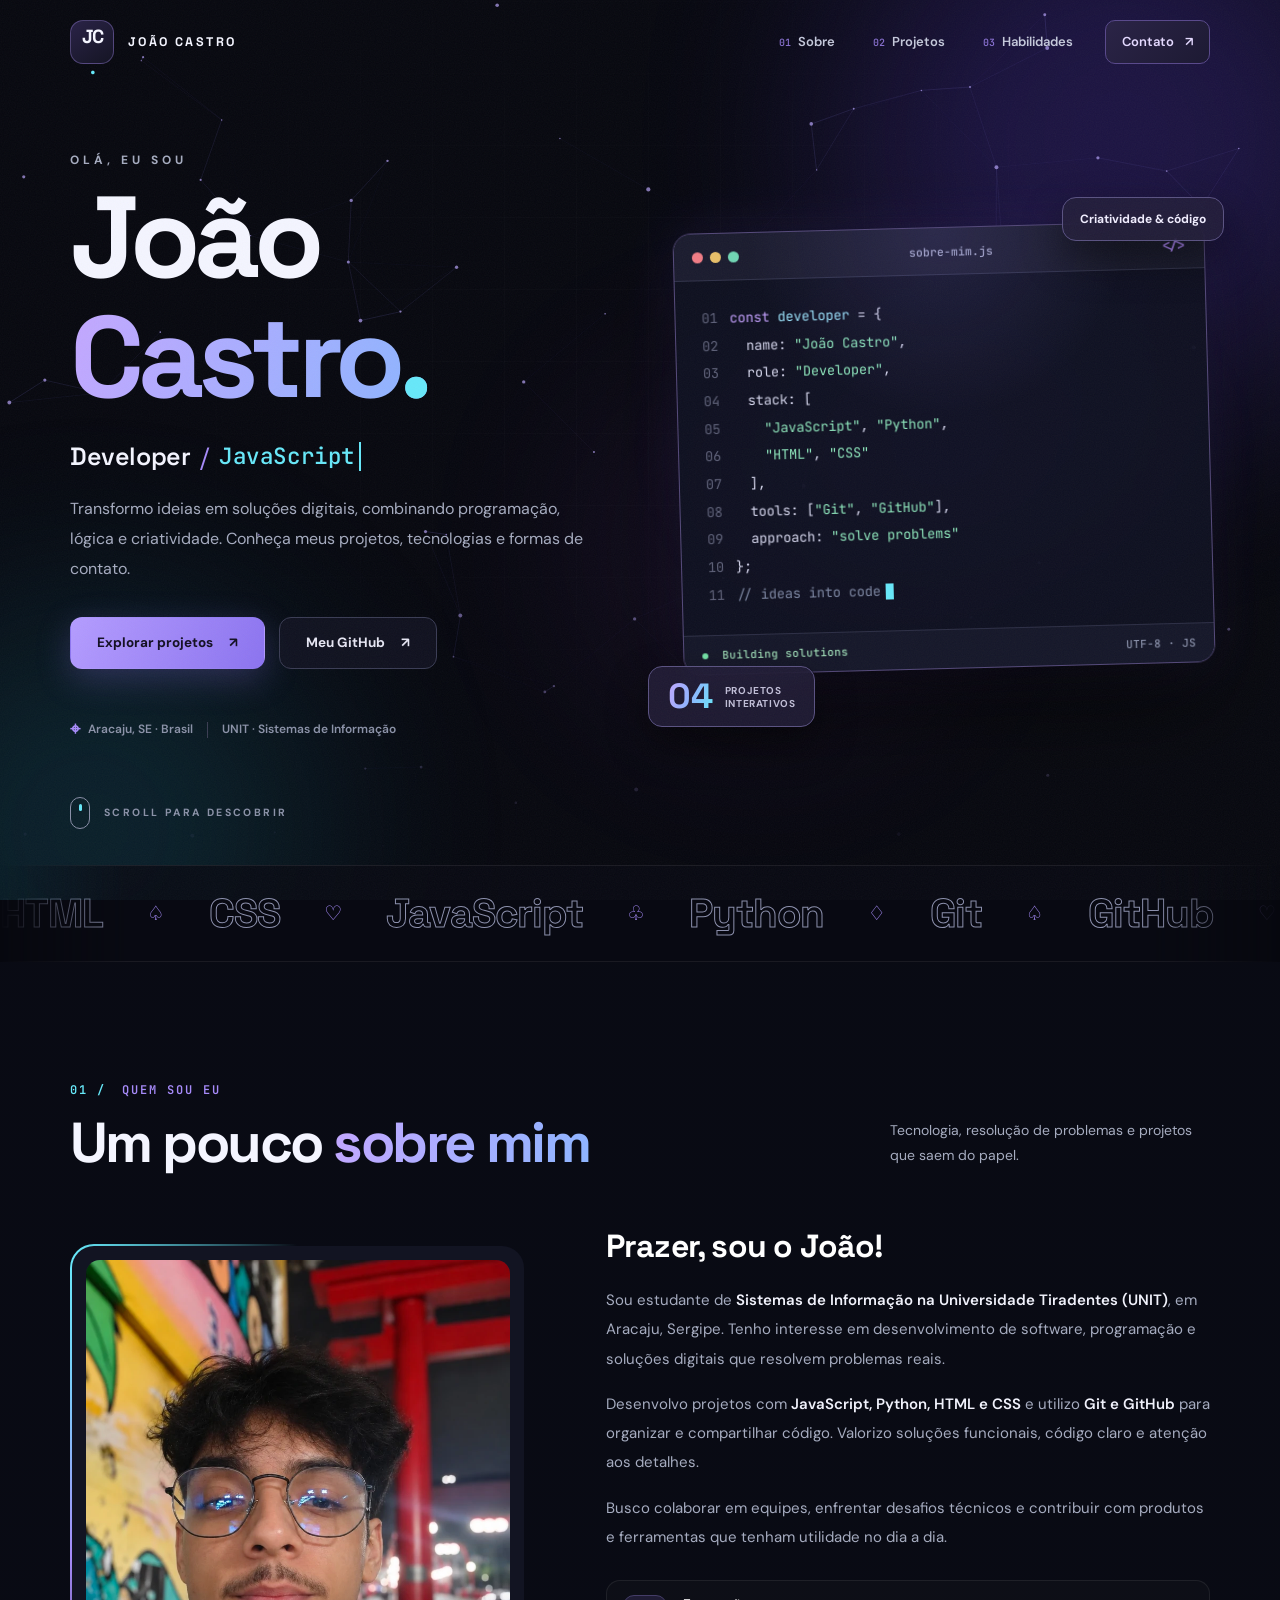
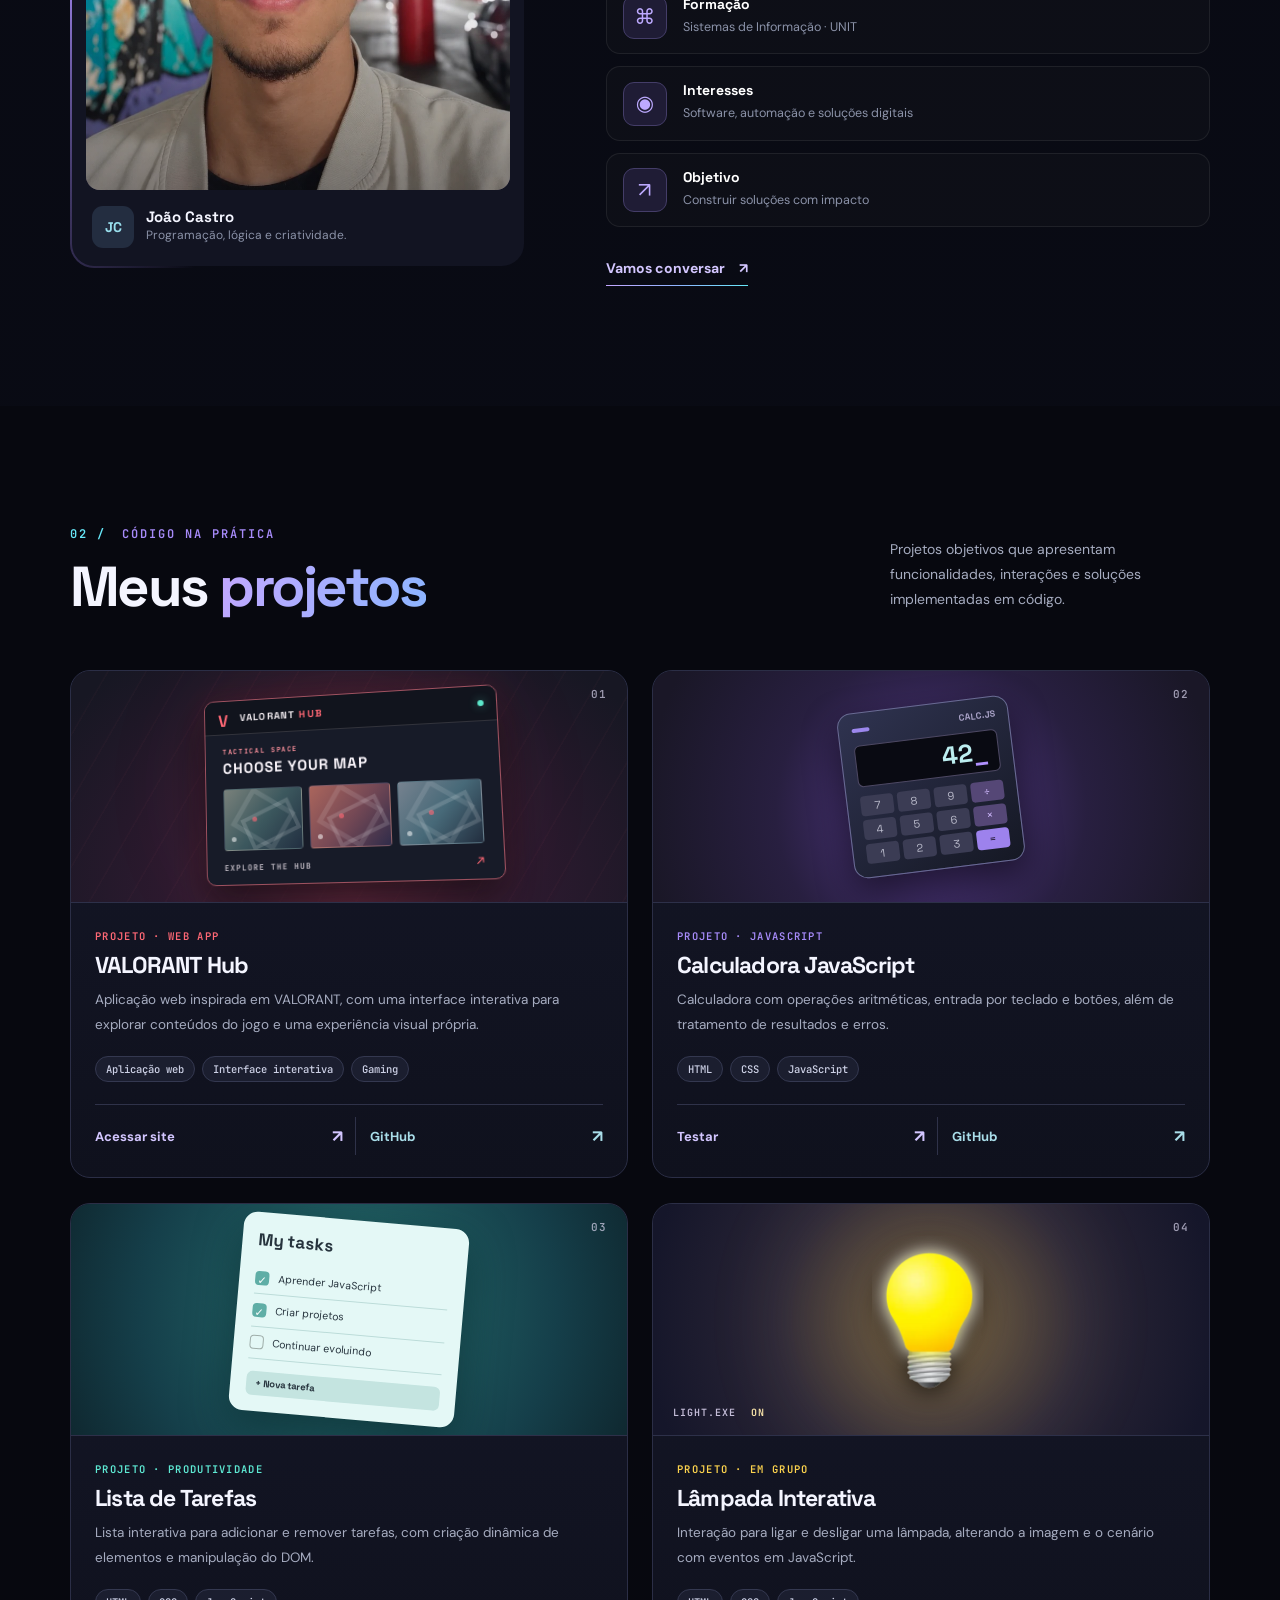
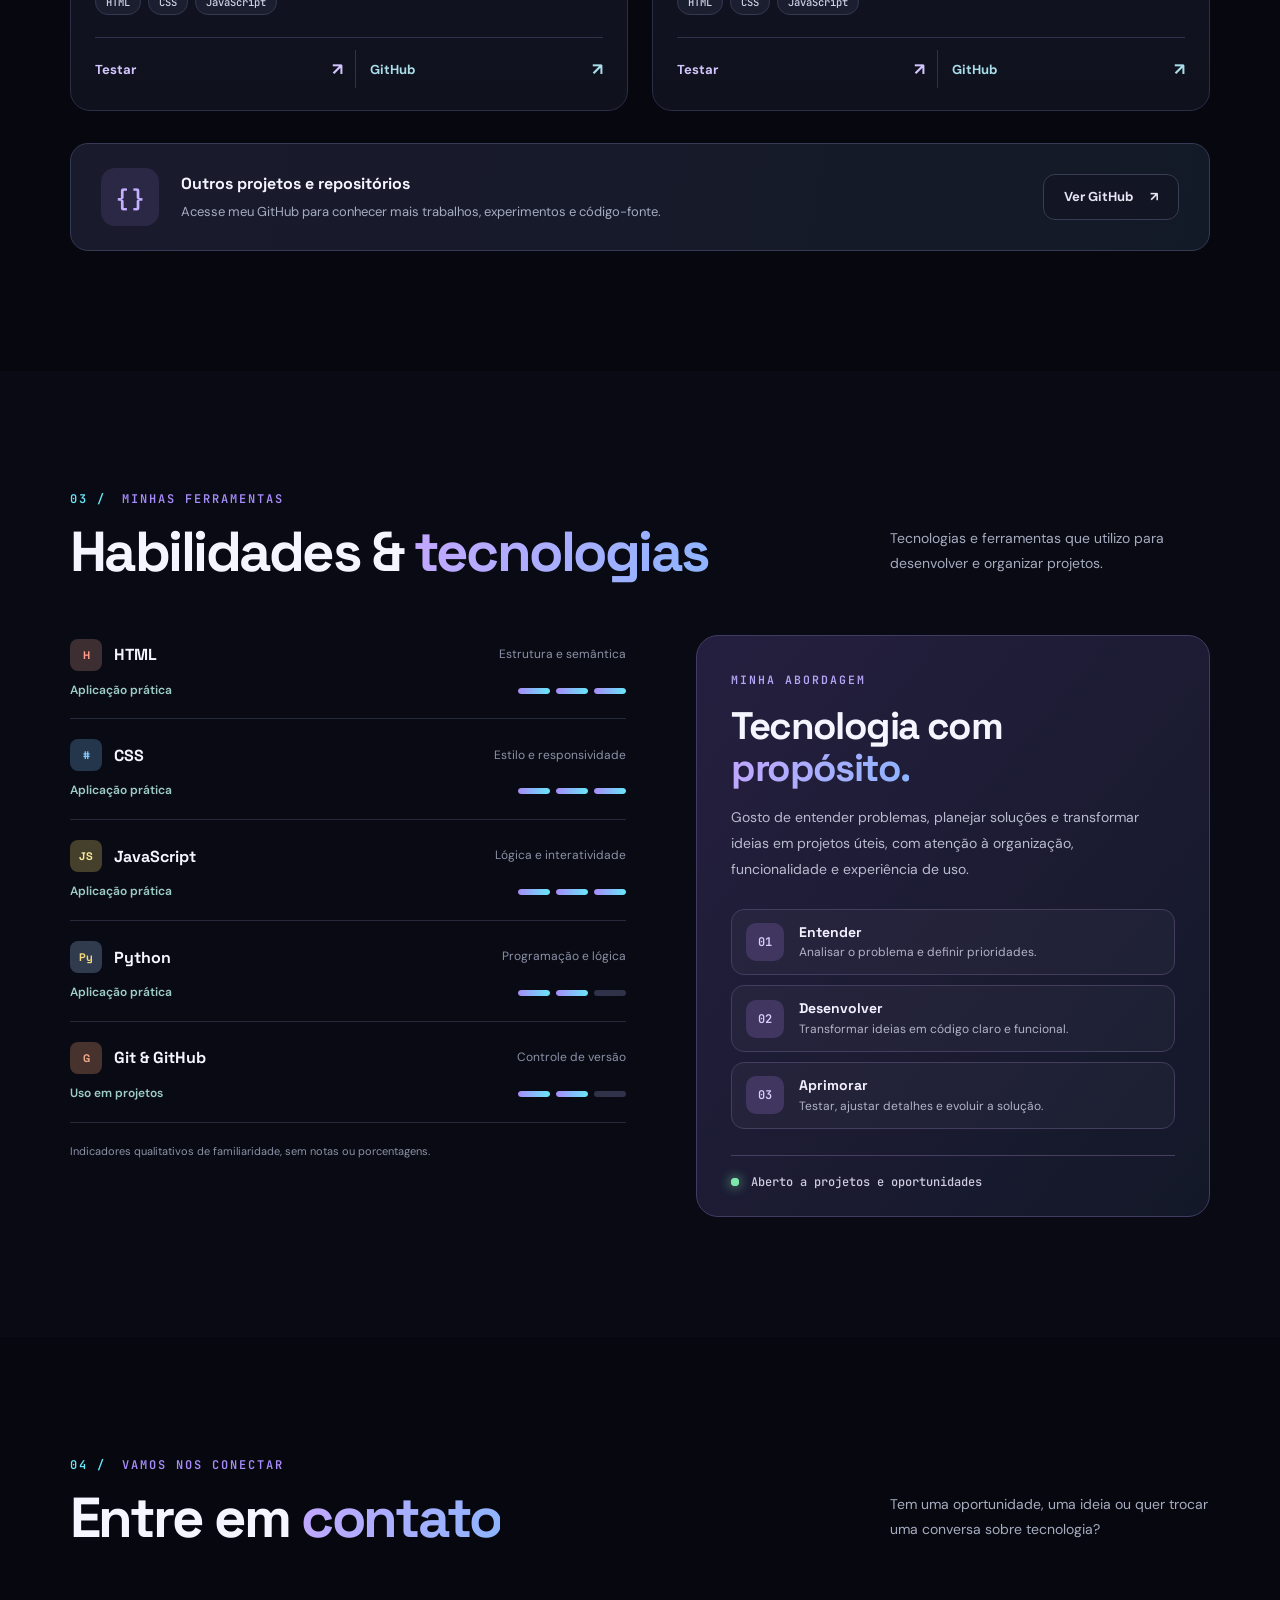
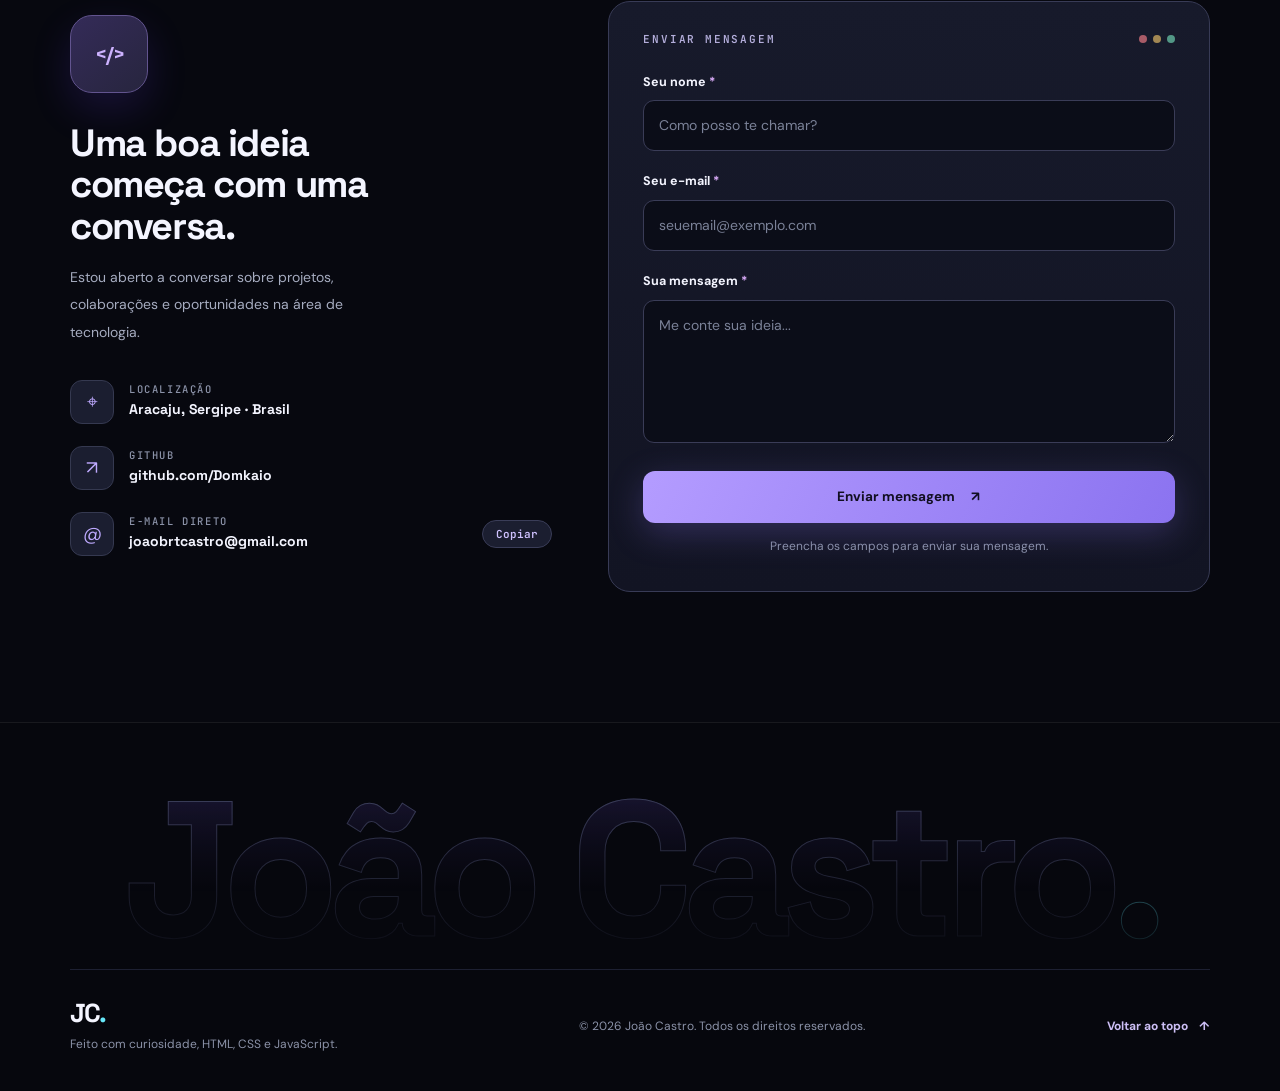
==== index.html @ d993fb4e "Add files via upload add valorant hub" ====
<!DOCTYPE html>
<html lang="pt-BR">
<head>
    <meta charset="UTF-8">
    <meta name="viewport" content="width=device-width, initial-scale=1.0">
    <meta name="theme-color" content="#07080f">
    <meta name="color-scheme" content="dark">
    <meta name="description" content="Portfólio de João Castro, Developer. Projetos, habilidades em programação, desenvolvimento de software e contato profissional.">
    <meta property="og:type" content="website">
    <meta property="og:title" content="João Castro | Developer">
    <meta property="og:description" content="Transformo ideias em soluções digitais com JavaScript, Python, HTML e CSS. Conheça meus projetos.">
    <meta property="og:locale" content="pt_BR">
    <title>João Castro | Developer</title>
    <link rel="icon" type="image/svg+xml" href="assets/favicon.svg">

    <!-- Marca o documento antes da pintura: ativa animações e cursor só quando o JS existe. -->
    <script>
        (function () {
            var d = document.documentElement;
            d.classList.add('js');
            try {
                if (window.matchMedia('(hover: hover) and (pointer: fine)').matches) d.classList.add('has-cursor');
            } catch (e) {}
        })();
    </script>

    <link rel="preconnect" href="https://fonts.googleapis.com">
    <link rel="preconnect" href="https://fonts.gstatic.com" crossorigin>
    <link rel="stylesheet" href="https://fonts.googleapis.com/css2?family=DM+Sans:wght@400;500;600;700&family=JetBrains+Mono:wght@400;500;700&family=Space+Grotesk:wght@400;500;600;700&display=swap">
    <link rel="stylesheet" href="style.css">
    <script src="script.js" defer></script>
</head>
<body>
    <a class="skip-link" href="#conteudo">Pular para o conteúdo</a>

    <!-- Camadas globais -->
    <div class="preloader" id="preloader" aria-hidden="true">
        <div class="preloader-mark">JC<span>.</span></div>
        <div class="preloader-bar"><span></span></div>
    </div>
    <div class="scroll-progress" id="scroll-progress" aria-hidden="true"></div>
    <div class="aurora" aria-hidden="true"><i></i><i></i><i></i></div>
    <div class="grain" aria-hidden="true"></div>
    <div class="cursor-glow" id="cursor-glow" aria-hidden="true"></div>
    <div class="cursor cursor-ring" id="cursor-ring" aria-hidden="true"><div class="cursor-ring-inner"><span class="cursor-label" id="cursor-label"></span></div></div>
    <div class="cursor cursor-dot" id="cursor-dot" aria-hidden="true"></div>

    <header class="site-header" id="topo">
        <div class="container header-inner">
            <a class="brand" href="#" aria-label="João Castro, voltar ao topo">
                <span class="brand-symbol">JC<span class="brand-period">.</span></span>
                <span class="brand-name">JOÃO CASTRO</span>
            </a>

            <button class="menu-toggle" id="menu-toggle" type="button" aria-label="Abrir menu" aria-expanded="false" aria-controls="main-nav">
                <span></span><span></span><span></span>
            </button>

            <nav class="main-nav" id="main-nav" aria-label="Navegação principal">
                <a href="#sobre"><i>01</i>Sobre</a>
                <a href="#projetos"><i>02</i>Projetos</a>
                <a href="#habilidades"><i>03</i>Habilidades</a>
                <a href="#contato" class="nav-contact" data-magnetic>Contato <span aria-hidden="true">↗</span></a>
            </nav>
        </div>
    </header>

    <main id="conteudo">
        <!-- HERO -->
        <div class="hero-wrap" id="hero-wrap">
            <canvas class="network" id="network" aria-hidden="true"></canvas>
            <section class="hero container" aria-labelledby="hero-heading">
                <div class="hero-copy">
                    <p class="hero-kicker" data-hero="2">OLÁ, EU SOU</p>
                    <h1 id="hero-heading" aria-label="João Castro">
                        <span class="line" aria-hidden="true"><span class="word" data-hero-word="1">João</span></span>
                        <span class="line" aria-hidden="true"><span class="word gradient-text" data-hero-word="2">Castro<span class="title-dot">.</span></span></span>
                    </h1>
                    <p class="hero-role" data-hero="3">
                        <span class="role-static">Developer</span>
                        <span class="role-sep" aria-hidden="true">/</span>
                        <span class="typed" id="typed" aria-hidden="true">JavaScript</span><span class="typed-caret" aria-hidden="true"></span>
                    </p>
                    <p class="hero-description" data-hero="4">Transformo ideias em soluções digitais, combinando programação, lógica e criatividade. Conheça meus projetos, tecnologias e formas de contato.</p>
                    <div class="hero-actions" data-hero="5">
                        <a class="button button-primary" href="#projetos" data-magnetic>Explorar projetos <span aria-hidden="true">↗</span></a>
                        <a class="button button-secondary" href="https://github.com/Domkaio" target="_blank" rel="noopener noreferrer" data-magnetic>Meu GitHub <span aria-hidden="true">↗</span></a>
                    </div>
                    <div class="hero-meta" data-hero="6"><span><span class="meta-icon">⌖</span> Aracaju, SE · Brasil</span><span class="meta-separator"></span><span>UNIT · Sistemas de Informação</span></div>
                </div>

                <div class="hero-visual" data-hero="3" aria-label="Painel decorativo com informações de programação">
                    <div class="visual-halo" aria-hidden="true"></div>
                    <div class="code-window" data-tilt="7">
                        <div class="window-top"><span class="window-dots"><i></i><i></i><i></i></span><span>sobre-mim.js</span><span class="window-symbol">&lt;/&gt;</span></div>
                        <div class="code-content" aria-hidden="true">
                            <div style="--i:0"><span class="code-number">01</span><span class="code-purple">const</span> <span class="code-blue">developer</span> = {</div>
                            <div style="--i:1"><span class="code-number">02</span>&nbsp;&nbsp;name: <span class="code-green">"João Castro"</span>,</div>
                            <div style="--i:2"><span class="code-number">03</span>&nbsp;&nbsp;role: <span class="code-green">"Developer"</span>,</div>
                            <div style="--i:3"><span class="code-number">04</span>&nbsp;&nbsp;stack: [</div>
                            <div style="--i:4"><span class="code-number">05</span>&nbsp;&nbsp;&nbsp;&nbsp;<span class="code-green">"JavaScript"</span>, <span class="code-green">"Python"</span>,</div>
                            <div style="--i:5"><span class="code-number">06</span>&nbsp;&nbsp;&nbsp;&nbsp;<span class="code-green">"HTML"</span>, <span class="code-green">"CSS"</span></div>
                            <div style="--i:6"><span class="code-number">07</span>&nbsp;&nbsp;],</div>
                            <div style="--i:7"><span class="code-number">08</span>&nbsp;&nbsp;tools: [<span class="code-green">"Git"</span>, <span class="code-green">"GitHub"</span>],</div>
                            <div style="--i:8"><span class="code-number">09</span>&nbsp;&nbsp;approach: <span class="code-green">"solve problems"</span></div>
                            <div style="--i:9"><span class="code-number">10</span>};</div>
                            <div style="--i:10"><span class="code-number">11</span><span class="code-comment">// ideas into code</span><span class="code-caret"></span></div>
                        </div>
                        <div class="window-footer"><span class="online-pill"><span></span> Building solutions</span><span>UTF-8 · JS</span></div>
                    </div>
                    <div class="floating-badge badge-top">Criatividade &amp; código</div>
                    <div class="floating-badge badge-bottom"><strong>04</strong><span>projetos<br>interativos</span></div>
                </div>
                <a href="#sobre" class="scroll-hint" data-hero="6"><span class="mouse" aria-hidden="true"><i></i></span> SCROLL PARA DESCOBRIR</a>
            </section>
        </div>

        <!-- MARQUEE DE TECNOLOGIAS -->
        <div class="marquee" aria-label="Tecnologias: HTML, CSS, JavaScript, Python, Git e GitHub">
            <div class="marquee-track" aria-hidden="true">
                <div class="marquee-group"><span>HTML</span><b>♤</b><span>CSS</span><b>♡</b><span>JavaScript</span><b>♧</b><span>Python</span><b>♢</b><span>Git</span><b>♤</b><span>GitHub</span><b>♡</b></div>
                <div class="marquee-group"><span>HTML</span><b>♤</b><span>CSS</span><b>♡</b><span>JavaScript</span><b>♧</b><span>Python</span><b>♢</b><span>Git</span><b>♤</b><span>GitHub</span><b>♡</b></div>
            </div>
        </div>

        <!-- SOBRE -->
        <section class="section about-section" id="sobre" aria-labelledby="about-title">
            <div class="container">
                <div class="section-heading" data-reveal><div><p class="section-label"><span>01 /</span> QUEM SOU EU</p><h2 id="about-title">Um pouco <span class="gradient-text">sobre mim</span></h2></div><p>Tecnologia, resolução de problemas e projetos que saem do papel.</p></div>
                <div class="about-grid">
                    <div class="portrait-panel" data-reveal>
                        <div class="portrait-border" data-tilt="5">
                            <div class="portrait-inner">
                                <div class="portrait-frame"><img src="assets/joao-castro-800.webp" srcset="assets/joao-castro-400.webp 400w, assets/joao-castro-800.webp 800w" sizes="(max-width: 600px) calc(100vw - 64px), (max-width: 850px) 460px, 430px" alt="Foto de João Castro usando óculos, com um mural colorido ao fundo" width="800" height="1000" loading="lazy" decoding="async"></div>
                                <div class="portrait-caption"><span class="caption-star" aria-hidden="true">JC</span><div><strong>João Castro</strong><small>Programação, lógica e criatividade.</small></div></div>
                            </div>
                        </div>
                    </div>
                    <div class="about-copy">
                        <p class="about-lead" data-reveal>Prazer, sou o João!</p>
                        <p data-reveal>Sou estudante de <strong>Sistemas de Informação na Universidade Tiradentes (UNIT)</strong>, em Aracaju, Sergipe. Tenho interesse em desenvolvimento de software, programação e soluções digitais que resolvem problemas reais.</p>
                        <p data-reveal>Desenvolvo projetos com <strong>JavaScript, Python, HTML e CSS</strong> e utilizo <strong>Git e GitHub</strong> para organizar e compartilhar código. Valorizo soluções funcionais, código claro e atenção aos detalhes.</p>
                        <p data-reveal>Busco colaborar em equipes, enfrentar desafios técnicos e contribuir com produtos e ferramentas que tenham utilidade no dia a dia.</p>
                        <div class="about-highlights">
                            <div class="spot" data-spot data-reveal><span class="highlight-icon">⌘</span><div><strong>Formação</strong><span>Sistemas de Informação · UNIT</span></div></div>
                            <div class="spot" data-spot data-reveal><span class="highlight-icon">◉</span><div><strong>Interesses</strong><span>Software, automação e soluções digitais</span></div></div>
                            <div class="spot" data-spot data-reveal><span class="highlight-icon">↗</span><div><strong>Objetivo</strong><span>Construir soluções com impacto</span></div></div>
                        </div>
                        <a href="#contato" class="text-link" data-reveal>Vamos conversar <span aria-hidden="true">↗</span></a>
                    </div>
                </div>
            </div>
        </section>

        <!-- PROJETOS -->
        <section class="section projects-section" id="projetos" aria-labelledby="projects-title">
            <div class="container">
                <div class="section-heading" data-reveal><div><p class="section-label"><span>02 /</span> CÓDIGO NA PRÁTICA</p><h2 id="projects-title">Meus <span class="gradient-text">projetos</span></h2></div><p>Projetos objetivos que apresentam funcionalidades, interações e soluções implementadas em código.</p></div>
                <div class="project-grid">
                    <article class="project-card spot" data-tilt="5" data-spot data-reveal style="--accent:#ff6875">
                        <div class="project-visual valorant-visual" aria-hidden="true">
                            <div class="valorant-ambient"></div>
                            <div class="valorant-preview">
                                <div class="valorant-preview-top"><span class="valorant-v">V</span><span>VALORANT <b>HUB</b></span><i></i></div>
                                <div class="valorant-preview-body">
                                    <div class="valorant-preview-heading"><small>TACTICAL SPACE</small><strong>CHOOSE YOUR MAP</strong></div>
                                    <div class="valorant-map-cards"><span class="valorant-map map-a"><i></i></span><span class="valorant-map map-b"><i></i></span><span class="valorant-map map-c"><i></i></span></div>
                                    <div class="valorant-preview-bottom"><span>EXPLORE THE HUB</span><span>↗</span></div>
                                </div>
                            </div>
                            <span class="project-number">01</span>
                        </div>
                        <div class="project-body">
                            <div class="project-category">PROJETO · WEB APP</div>
                            <h3>VALORANT Hub</h3>
                            <p>Aplicação web inspirada em VALORANT, com uma interface interativa para explorar conteúdos do jogo e uma experiência visual própria.</p>
                            <div class="project-tags"><span>Aplicação web</span><span>Interface interativa</span><span>Gaming</span></div>
                            <div class="project-links"><a class="project-link" href="https://domkaio.github.io/valorant-hub/" target="_blank" rel="noopener noreferrer" aria-label="Abrir site do VALORANT Hub">Acessar site <span aria-hidden="true">↗</span></a><a class="project-link project-link-github" href="https://github.com/Domkaio/valorant-hub" target="_blank" rel="noopener noreferrer" aria-label="Ver código do VALORANT Hub no GitHub">GitHub <span aria-hidden="true">↗</span></a></div>
                        </div>
                    </article>

                    <article class="project-card spot" data-tilt="5" data-spot data-reveal style="--accent:#a78bfa">
                        <div class="project-visual calculator-visual" aria-hidden="true"><div class="mini-calculator"><div class="mini-calculator-head"><span></span><span>CALC.JS</span></div><div class="mini-result"><span id="mini-result-value">128</span><span class="mini-cursor">_</span></div><div class="mini-keys"><i>7</i><i>8</i><i>9</i><i>÷</i><i>4</i><i>5</i><i>6</i><i>×</i><i>1</i><i>2</i><i>3</i><i class="mini-equal">=</i></div></div><span class="project-number">02</span></div>
                        <div class="project-body"><div class="project-category">PROJETO · JAVASCRIPT</div><h3>Calculadora JavaScript</h3><p>Calculadora com operações aritméticas, entrada por teclado e botões, além de tratamento de resultados e erros.</p><div class="project-tags"><span>HTML</span><span>CSS</span><span>JavaScript</span></div><div class="project-links"><a class="project-link" href="projetos/calculadora/index.html" target="_blank" rel="noopener noreferrer" aria-label="Testar miniprojeto Calculadora JavaScript">Testar <span aria-hidden="true">↗</span></a><a class="project-link project-link-github" href="https://github.com/Domkaio/miniprojeto-calculadora" target="_blank" rel="noopener noreferrer" aria-label="Ver código de Calculadora JavaScript no GitHub">GitHub <span aria-hidden="true">↗</span></a></div></div>
                    </article>

                    <article class="project-card spot" data-tilt="5" data-spot data-reveal style="--accent:#5eead4">
                        <div class="project-visual todo-visual" aria-hidden="true"><div class="mini-todo"><span class="todo-heading">My tasks</span><div class="todo-row"><b>✓</b><span>Aprender JavaScript</span></div><div class="todo-row"><b>✓</b><span>Criar projetos</span></div><div class="todo-row pending"><b>✓</b><span>Continuar evoluindo</span></div><div class="todo-add">+ Nova tarefa</div></div><span class="project-number">03</span></div>
                        <div class="project-body"><div class="project-category">PROJETO · PRODUTIVIDADE</div><h3>Lista de Tarefas</h3><p>Lista interativa para adicionar e remover tarefas, com criação dinâmica de elementos e manipulação do DOM.</p><div class="project-tags"><span>HTML</span><span>CSS</span><span>JavaScript</span></div><div class="project-links"><a class="project-link" href="projetos/lista-de-tarefas/index.html" target="_blank" rel="noopener noreferrer" aria-label="Testar miniprojeto Lista de Tarefas">Testar <span aria-hidden="true">↗</span></a><a class="project-link project-link-github" href="https://github.com/Domkaio/miniprojeto-lista-de-tarefas" target="_blank" rel="noopener noreferrer" aria-label="Ver código de Lista de Tarefas no GitHub">GitHub <span aria-hidden="true">↗</span></a></div></div>
                    </article>

                    <article class="project-card spot" data-tilt="5" data-spot data-reveal style="--accent:#fcd34d">
                        <div class="project-visual lamp-visual" aria-hidden="true"><div class="lamp-glow"></div><img src="projetos/lampada/assets/lamp_on.png" alt="" width="240" height="360" loading="lazy"><span class="lamp-caption">LIGHT.EXE <span>ON</span></span><span class="project-number">04</span></div>
                        <div class="project-body"><div class="project-category">PROJETO · EM GRUPO</div><h3>Lâmpada Interativa</h3><p>Interação para ligar e desligar uma lâmpada, alterando a imagem e o cenário com eventos em JavaScript.</p><div class="project-tags"><span>HTML</span><span>CSS</span><span>JavaScript</span></div><div class="project-links"><a class="project-link" href="projetos/lampada/index.html" target="_blank" rel="noopener noreferrer" aria-label="Testar miniprojeto Lâmpada Interativa">Testar <span aria-hidden="true">↗</span></a><a class="project-link project-link-github" href="https://github.com/Domkaio/miniprojeto-lampada" target="_blank" rel="noopener noreferrer" aria-label="Ver código de Lâmpada Interativa no GitHub">GitHub <span aria-hidden="true">↗</span></a></div></div>
                    </article>
                </div>
                <div class="github-banner spot" data-spot data-reveal><div class="github-mark" aria-hidden="true">{ }</div><div><strong>Outros projetos e repositórios</strong><p>Acesse meu GitHub para conhecer mais trabalhos, experimentos e código-fonte.</p></div><a class="button button-secondary" href="https://github.com/Domkaio" target="_blank" rel="noopener noreferrer" data-magnetic>Ver GitHub <span aria-hidden="true">↗</span></a></div>
            </div>
        </section>

        <!-- HABILIDADES -->
        <section class="section skills-section" id="habilidades" aria-labelledby="skills-title">
            <div class="container"><div class="section-heading" data-reveal><div><p class="section-label"><span>03 /</span> MINHAS FERRAMENTAS</p><h2 id="skills-title">Habilidades &amp; <span class="gradient-text">tecnologias</span></h2></div><p>Tecnologias e ferramentas que utilizo para desenvolver e organizar projetos.</p></div>
            <div class="skills-grid">
                <div class="skills-list" aria-label="Habilidades e níveis descritivos de familiaridade">
                    <div class="skill-item" data-reveal><div class="skill-top"><span><span class="skill-square html-square">H</span> HTML</span><small>Estrutura e semântica</small></div><div class="skill-competence" aria-label="HTML: Aplicação prática"><span class="skill-level">Aplicação prática</span><span class="skill-pips" aria-hidden="true"><i class="filled"></i><i class="filled"></i><i class="filled"></i></span></div></div>
                    <div class="skill-item" data-reveal><div class="skill-top"><span><span class="skill-square css-square">#</span> CSS</span><small>Estilo e responsividade</small></div><div class="skill-competence" aria-label="CSS: Aplicação prática"><span class="skill-level">Aplicação prática</span><span class="skill-pips" aria-hidden="true"><i class="filled"></i><i class="filled"></i><i class="filled"></i></span></div></div>
                    <div class="skill-item" data-reveal><div class="skill-top"><span><span class="skill-square js-square">JS</span> JavaScript</span><small>Lógica e interatividade</small></div><div class="skill-competence" aria-label="JavaScript: Aplicação prática"><span class="skill-level">Aplicação prática</span><span class="skill-pips" aria-hidden="true"><i class="filled"></i><i class="filled"></i><i class="filled"></i></span></div></div>
                    <div class="skill-item" data-reveal><div class="skill-top"><span><span class="skill-square python-square">Py</span> Python</span><small>Programação e lógica</small></div><div class="skill-competence" aria-label="Python: Aplicação prática"><span class="skill-level">Aplicação prática</span><span class="skill-pips" aria-hidden="true"><i class="filled"></i><i class="filled"></i><i></i></span></div></div>
                    <div class="skill-item" data-reveal><div class="skill-top"><span><span class="skill-square git-square">G</span> Git &amp; GitHub</span><small>Controle de versão</small></div><div class="skill-competence" aria-label="Git &amp; GitHub: Uso em projetos"><span class="skill-level">Uso em projetos</span><span class="skill-pips" aria-hidden="true"><i class="filled"></i><i class="filled"></i><i></i></span></div></div>
                    <p class="skills-disclaimer" data-reveal>Indicadores qualitativos de familiaridade, sem notas ou porcentagens.</p>
                </div>
                <div class="learning-card spot" data-spot data-reveal>
                    <div class="learning-intro">
                        <p class="learning-label">MINHA ABORDAGEM</p>
                        <h3>Tecnologia com <span class="gradient-text">propósito.</span></h3>
                        <p>Gosto de entender problemas, planejar soluções e transformar ideias em projetos úteis, com atenção à organização, funcionalidade e experiência de uso.</p>
                    </div>
                    <div class="approach-steps" aria-label="Meu processo de desenvolvimento">
                        <div class="approach-step"><span class="step-number">01</span><div><strong>Entender</strong><small>Analisar o problema e definir prioridades.</small></div></div>
                        <div class="approach-step"><span class="step-number">02</span><div><strong>Desenvolver</strong><small>Transformar ideias em código claro e funcional.</small></div></div>
                        <div class="approach-step"><span class="step-number">03</span><div><strong>Aprimorar</strong><small>Testar, ajustar detalhes e evoluir a solução.</small></div></div>
                    </div>
                    <div class="learning-bottom"><span class="pulse-dot"></span> Aberto a projetos e oportunidades</div>
                </div>
            </div></div>
        </section>

        <!-- CONTATO -->
        <section class="section contact-section" id="contato" aria-labelledby="contact-title"><div class="container"><div class="section-heading" data-reveal><div><p class="section-label"><span>04 /</span> VAMOS NOS CONECTAR</p><h2 id="contact-title">Entre em <span class="gradient-text">contato</span></h2></div><p>Tem uma oportunidade, uma ideia ou quer trocar uma conversa sobre tecnologia?</p></div>
            <div class="contact-grid"><div class="contact-info" data-reveal><div class="contact-orb" aria-hidden="true">&lt;/&gt;</div><h3>Uma boa ideia começa com uma conversa.</h3><p>Estou aberto a conversar sobre projetos, colaborações e oportunidades na área de tecnologia.</p>
                <div class="contact-detail"><span class="detail-icon" aria-hidden="true">⌖</span><div><small>LOCALIZAÇÃO</small><strong>Aracaju, Sergipe · Brasil</strong></div></div>
                <div class="contact-detail"><span class="detail-icon" aria-hidden="true">↗</span><div><small>GITHUB</small><a href="https://github.com/Domkaio" target="_blank" rel="noopener noreferrer">github.com/Domkaio</a></div></div>
                <div class="contact-detail"><span class="detail-icon" aria-hidden="true">@</span><div><small>E-MAIL DIRETO</small><a href="mailto:joaobrtcastro@gmail.com">joaobrtcastro@gmail.com</a></div><button type="button" class="copy-btn" id="copy-email" data-email="joaobrtcastro@gmail.com" aria-label="Copiar e-mail">Copiar</button></div>
            </div>
                <div class="contact-form-wrap spot" data-spot data-reveal><div class="form-header"><span>ENVIAR MENSAGEM</span><span class="form-dots" aria-hidden="true"><i></i><i></i><i></i></span></div><form id="contact-form" action="https://formsubmit.co/joaobrtcastro@gmail.com" method="POST" novalidate>
                    <input type="hidden" name="_subject" value="Contato pelo portfólio de João Castro">
                    <input type="hidden" name="_captcha" value="true">
                    <input type="hidden" name="_template" value="table">
                    <input type="text" name="_honey" class="honey" tabindex="-1" autocomplete="off" aria-hidden="true">
                    <div class="form-field"><label for="name">Seu nome <span aria-hidden="true">*</span></label><input id="name" name="name" type="text" placeholder="Como posso te chamar?" autocomplete="name" minlength="2" maxlength="100" required aria-describedby="name-error"><small class="field-error" id="name-error"></small></div>
                    <div class="form-field"><label for="email">Seu e-mail <span aria-hidden="true">*</span></label><input id="email" name="email" type="email" placeholder="seuemail@exemplo.com" autocomplete="email" maxlength="254" required aria-describedby="email-error"><small class="field-error" id="email-error"></small></div>
                    <div class="form-field"><label for="message">Sua mensagem <span aria-hidden="true">*</span></label><textarea id="message" name="message" rows="5" placeholder="Me conte sua ideia..." minlength="10" maxlength="2000" required aria-describedby="message-error"></textarea><small class="field-error" id="message-error"></small></div>
                    <button class="button button-primary form-submit" type="submit" id="send-button" data-magnetic><span class="submit-text">Enviar mensagem</span> <span class="submit-arrow" aria-hidden="true">↗</span><span class="spinner" aria-hidden="true"></span></button>
                    <p id="form-status" role="status" aria-live="polite" class="form-status">Preencha os campos para enviar sua mensagem.</p>
                </form></div>
            </div>
        </div></section>
    </main>

    <footer class="site-footer">
        <div class="container">
            <div class="footer-big" aria-hidden="true">João Castro<span>.</span></div>
            <div class="footer-inner"><div><a href="#topo" class="footer-brand">JC<span>.</span></a><small>Feito com curiosidade, HTML, CSS e JavaScript.</small></div><p>© <span id="year">2026</span> João Castro. Todos os direitos reservados.</p><a href="#topo" class="back-to-top-link">Voltar ao topo <span aria-hidden="true">↑</span></a></div>
        </div>
    </footer>

    <button type="button" class="to-top" id="to-top" aria-label="Voltar ao topo"><span aria-hidden="true">↑</span></button>
    <div class="toast" id="toast" role="status" aria-live="polite"></div>

    <noscript><style>.preloader{display:none!important}</style></noscript>
</body>
</html>
---- style.css ----
/* ==========================================================================
   Portfólio · João Castro  (v5)
   Estrutura: tokens → base → camadas globais → cursor → header → hero →
   seções → componentes → rodapé → responsivo → movimento reduzido
   ========================================================================== */

:root {
    color-scheme: dark;
    --bg: #07080f;
    --bg-2: #0b0d17;
    --surface: #10121f;
    --surface-2: #161929;
    --line: #262a40;
    --line-soft: #ffffff12;
    --text: #f4f5ff;
    --muted: #a6acc0;
    --muted-2: #8b92a8;
    --purple: #a78bfa;
    --violet: #7c5cf0;
    --blue: #67e8f9;
    --green: #86efac;
    --amber: #fcd34d;
    --grad: linear-gradient(110deg, #c4a7ff 0%, #8fb4ff 50%, #67e8f9 100%);
    --font: 'DM Sans', system-ui, -apple-system, 'Segoe UI', Arial, sans-serif;
    --heading: 'Space Grotesk', system-ui, -apple-system, 'Segoe UI', Arial, sans-serif;
    --mono: 'JetBrains Mono', 'Consolas', 'Courier New', monospace;
    --ease: cubic-bezier(.22, 1, .36, 1);
}

*, *::before, *::after { box-sizing: border-box; }
html { scroll-behavior: smooth; scroll-padding-top: 96px; -webkit-text-size-adjust: 100%; }
body { margin: 0; background: var(--bg); color: var(--text); font: 16px/1.65 var(--font); overflow-x: hidden; -webkit-font-smoothing: antialiased; }
body.is-locked { overflow: hidden; }
::selection { background: #7c5cf0; color: #fff; }
a { color: inherit; text-decoration: none; }
button, input, textarea { font: inherit; }
button { cursor: pointer; }
img { max-width: 100%; display: block; }
h1, h2, h3, p { margin-top: 0; }
h1, h2, h3 { font-family: var(--heading); line-height: 1.1; }
:focus-visible { outline: 2px solid var(--blue); outline-offset: 4px; border-radius: 6px; }
.container { width: min(1140px, calc(100% - 48px)); margin: 0 auto; }

.skip-link { position: absolute; top: -80px; left: 16px; z-index: 10001; padding: 10px 18px; background: #fff; color: #15141c; border-radius: 9px; font-weight: 700; }
.skip-link:focus { top: 12px; }

.gradient-text { background: var(--grad); background-size: 200% auto; background-clip: text; -webkit-background-clip: text; color: transparent; -webkit-text-fill-color: transparent; animation: gradientShift 8s ease-in-out infinite alternate; }
@keyframes gradientShift { to { background-position: 100% center; } }
.title-dot { -webkit-text-fill-color: var(--blue); color: var(--blue); }

/* ---------- Camadas globais ---------- */
.aurora { position: fixed; inset: 0; z-index: -2; overflow: hidden; pointer-events: none; }
.aurora i { position: absolute; border-radius: 50%; filter: blur(110px); opacity: .22; will-change: transform; }
.aurora i:nth-child(1) { width: 560px; height: 560px; background: #6d44ff; top: -140px; right: -120px; animation: drift1 22s ease-in-out infinite alternate; }
.aurora i:nth-child(2) { width: 460px; height: 460px; background: #1fb6d4; bottom: -160px; left: -140px; opacity: .15; animation: drift2 26s ease-in-out infinite alternate; }
.aurora i:nth-child(3) { width: 340px; height: 340px; background: #c14dff; top: 42%; left: 46%; opacity: .09; animation: drift3 30s ease-in-out infinite alternate; }
@keyframes drift1 { to { transform: translate(-120px, 160px) scale(1.15); } }
@keyframes drift2 { to { transform: translate(160px, -120px) scale(1.1); } }
@keyframes drift3 { to { transform: translate(-180px, 80px) scale(1.3); } }

.grain { position: fixed; inset: 0; z-index: 90; pointer-events: none; opacity: .045; background-image: url("data:image/svg+xml,%3Csvg xmlns='http://www.w3.org/2000/svg' width='160' height='160'%3E%3Cfilter id='n'%3E%3CfeTurbulence type='fractalNoise' baseFrequency='.85' numOctaves='2' stitchTiles='stitch'/%3E%3C/filter%3E%3Crect width='100%25' height='100%25' filter='url(%23n)'/%3E%3C/svg%3E"); }

.scroll-progress { position: fixed; top: 0; left: 0; right: 0; height: 3px; z-index: 300; transform-origin: 0 50%; transform: scaleX(0); background: var(--grad); box-shadow: 0 0 14px #8f7bff99; }

.cursor-glow { position: fixed; left: 0; top: 0; width: 640px; height: 640px; margin: -320px 0 0 -320px; z-index: -1; pointer-events: none; opacity: 0; border-radius: 50%; background: radial-gradient(circle, rgba(124, 92, 240, .16), transparent 62%); transition: opacity .5s; will-change: transform; }
.has-cursor .cursor-glow.is-on { opacity: 1; }

/* ---------- Preloader ---------- */
.preloader { display: none; }
.js .preloader { position: fixed; inset: 0; z-index: 10000; display: grid; place-content: center; justify-items: center; gap: 26px; background: var(--bg); transition: opacity .6s var(--ease), visibility .6s, transform .8s var(--ease); animation: preloaderFailsafe 0s 4.5s forwards; }
.js .preloader.is-done { opacity: 0; visibility: hidden; transform: translateY(-3%); pointer-events: none; }
@keyframes preloaderFailsafe { to { opacity: 0; visibility: hidden; pointer-events: none; } }
.preloader-mark { font: 700 clamp(56px, 12vw, 88px)/1 var(--heading); letter-spacing: -5px; animation: markIn .9s var(--ease) both; }
.preloader-mark span { color: var(--blue); }
@keyframes markIn { from { opacity: 0; transform: translateY(18px) scale(.94); filter: blur(8px); } }
.preloader-bar { width: 140px; height: 2px; background: #ffffff18; border-radius: 4px; overflow: hidden; }
.preloader-bar span { display: block; height: 100%; width: 100%; background: var(--grad); transform: translateX(-100%); animation: barLoad 1.1s .1s var(--ease) forwards; }
@keyframes barLoad { to { transform: translateX(0); } }

/* ---------- Cursor personalizado (só com mouse) ---------- */
.cursor { display: none; }
.has-cursor .cursor { display: block; position: fixed; left: 0; top: 0; z-index: 10002; pointer-events: none; opacity: 0; transition: opacity .25s; will-change: transform; }
.has-cursor .cursor.is-on { opacity: 1; }
.has-cursor, .has-cursor * { cursor: none !important; }
.cursor-dot { width: 7px; height: 7px; margin: -3.5px 0 0 -3.5px; border-radius: 50%; background: #fff; box-shadow: 0 0 12px #fff, 0 0 24px #8f7bff; }
.cursor-ring-inner { display: grid; place-items: center; width: 42px; height: 42px; margin: -21px 0 0 -21px; border: 1.5px solid #b59bff99; border-radius: 50%; transition: width .35s var(--ease), height .35s var(--ease), margin .35s var(--ease), background .3s, border-color .3s, border-radius .3s, transform .2s; }
.cursor-label { font: 700 11px/1 var(--heading); letter-spacing: .5px; color: #0d0b1c; opacity: 0; transform: scale(.6); transition: opacity .25s, transform .3s var(--ease); white-space: nowrap; }
.cursor-ring.is-link .cursor-ring-inner { width: 70px; height: 70px; margin: -35px 0 0 -35px; background: #a78bfa22; border-color: var(--blue); backdrop-filter: blur(1px); }
.cursor-ring.is-text .cursor-ring-inner { width: 3px; height: 30px; margin: -15px 0 0 -1.5px; border-radius: 3px; background: var(--blue); border-color: var(--blue); }
.cursor-ring.is-label .cursor-ring-inner { width: 84px; height: 84px; margin: -42px 0 0 -42px; background: linear-gradient(135deg, #c4a7ff, #67e8f9); border-color: transparent; }
.cursor-ring.is-label .cursor-label { opacity: 1; transform: none; }
.cursor-ring.is-down .cursor-ring-inner { transform: scale(.78); }
.cursor-dot.is-hidden { opacity: 0 !important; }

/* ---------- Header ---------- */
.site-header { position: sticky; top: 0; z-index: 100; transition: background .35s, border-color .35s, backdrop-filter .35s; border-bottom: 1px solid transparent; }
.site-header.is-scrolled { background: #07080fcc; backdrop-filter: blur(18px) saturate(1.4); -webkit-backdrop-filter: blur(18px) saturate(1.4); border-bottom-color: var(--line-soft); }
.header-inner { height: 84px; display: flex; align-items: center; justify-content: space-between; gap: 22px; transition: height .35s var(--ease); }
.site-header.is-scrolled .header-inner { height: 70px; }
.brand { display: inline-flex; align-items: center; gap: 14px; font-family: var(--heading); font-weight: 700; }
.brand-symbol { display: grid; place-items: center; width: 44px; height: 44px; border: 1px solid #b39aff55; border-radius: 13px; background: linear-gradient(145deg, #2a2347, #151524); font-size: 19px; letter-spacing: -2px; transition: transform .4s var(--ease), box-shadow .4s; }
.brand:hover .brand-symbol { transform: rotate(-8deg) scale(1.06); box-shadow: 0 0 26px #8f7bff55; }
.brand-period, .footer-brand span { color: var(--blue); }
.brand-name { font-size: 12.5px; letter-spacing: 2.4px; }
.main-nav { display: flex; align-items: center; gap: 6px; }
.main-nav a { position: relative; color: #c4c8da; font-size: 13px; font-weight: 600; padding: 10px 16px; border-radius: 10px; transition: color .25s; }
.main-nav a i { font: 500 10px var(--mono); color: var(--purple); margin-right: 7px; opacity: .8; font-style: normal; }
.main-nav a:not(.nav-contact)::after { content: ''; position: absolute; left: 16px; right: 16px; bottom: 5px; height: 1.5px; background: var(--grad); transform: scaleX(0); transform-origin: left; transition: transform .4s var(--ease); }
.main-nav a:not(.nav-contact):hover, .main-nav a[aria-current="true"] { color: #fff; }
.main-nav a:not(.nav-contact):hover::after, .main-nav a[aria-current="true"]::after { transform: scaleX(1); }
.main-nav .nav-contact { margin-left: 10px; background: linear-gradient(135deg, #2b2447, #1d1a33); border: 1px solid #5a4a8c; color: #e4d9ff; transition: border-color .3s, box-shadow .3s, background .3s; }
.main-nav .nav-contact:hover { border-color: var(--purple); box-shadow: 0 0 26px #8f7bff40; color: #fff; }
.nav-contact span { margin-left: 8px; display: inline-block; transition: transform .3s var(--ease); }
.nav-contact:hover span { transform: translate(2px, -2px); }
.menu-toggle { display: none; background: none; border: 0; width: 46px; height: 46px; padding: 12px; color: white; border-radius: 12px; }
.menu-toggle span { display: block; height: 2px; background: #f4f4fa; margin: 5px 0; border-radius: 2px; transition: transform .35s var(--ease), opacity .2s; }
.menu-toggle[aria-expanded="true"] span:nth-child(1) { transform: translateY(7px) rotate(45deg); }
.menu-toggle[aria-expanded="true"] span:nth-child(2) { opacity: 0; }
.menu-toggle[aria-expanded="true"] span:nth-child(3) { transform: translateY(-7px) rotate(-45deg); }

/* ---------- Hero ---------- */
.hero-wrap { position: relative; overflow: hidden; margin-top: -84px; }
.network { position: absolute; inset: 0; width: 100%; height: 100%; z-index: 0; opacity: .9; -webkit-mask-image: linear-gradient(#000 60%, transparent); mask-image: linear-gradient(#000 60%, transparent); }
.hero-wrap::before { content: ''; position: absolute; inset: 0; z-index: 0; pointer-events: none; opacity: .5; background-image: linear-gradient(#ffffff08 1px, transparent 1px), linear-gradient(90deg, #ffffff08 1px, transparent 1px); background-size: 72px 72px; -webkit-mask-image: radial-gradient(ellipse at 50% 40%, #000 20%, transparent 75%); mask-image: radial-gradient(ellipse at 50% 40%, #000 20%, transparent 75%); }
.hero { position: relative; z-index: 2; min-height: min(100svh, 860px); display: grid; grid-template-columns: 1.02fr .98fr; align-items: center; gap: 54px; padding-top: 150px; padding-bottom: 120px; }
.hero-copy { position: relative; z-index: 2; min-width: 0; }
.status-pill { display: inline-flex; align-items: center; gap: 10px; padding: 8px 15px; margin-bottom: 26px; background: #0f1c1ccc; border: 1px solid #2d4a45; color: #b9f1da; border-radius: 99px; font-size: 12px; font-weight: 600; backdrop-filter: blur(8px); }
.pulse-dot { position: relative; flex-shrink: 0; width: 8px; height: 8px; border-radius: 50%; background: #7ee7ac; box-shadow: 0 0 12px #7ee7ac; }
.pulse-dot::after { content: ''; position: absolute; inset: 0; border-radius: 50%; background: #7ee7ac; animation: pulse 2.2s ease-out infinite; }
@keyframes pulse { 0% { transform: scale(1); opacity: .7; } 100% { transform: scale(3.2); opacity: 0; } }
.hero-kicker { color: var(--muted); font-size: 12px; font-weight: 700; letter-spacing: 4px; margin: 0 0 6px; }
h1 { font-size: clamp(64px, 9vw, 128px); line-height: .94; letter-spacing: -.055em; margin: 0 0 22px; }
h1 .line { display: block; overflow: hidden; padding: .06em .04em .1em 0; margin-bottom: -.06em; }
h1 .word { display: inline-block; }
.hero-role { display: flex; align-items: center; flex-wrap: wrap; gap: 10px; font: 600 clamp(19px, 2vw, 25px)/1.3 var(--heading); letter-spacing: -.4px; margin-bottom: 20px; min-height: 36px; }
.role-sep { color: var(--purple); font-weight: 400; }
.typed { color: var(--blue); font-family: var(--mono); font-weight: 500; font-size: .9em; }
.typed-caret { width: 2px; height: 1.15em; background: var(--blue); margin-left: -6px; animation: blink 1s steps(2) infinite; }
@keyframes blink { 50% { opacity: 0; } }
.hero-description { font-size: 16px; color: var(--muted); line-height: 1.85; max-width: 520px; margin-bottom: 34px; }
.hero-actions { display: flex; flex-wrap: wrap; gap: 14px; }
.hero-meta { display: flex; gap: 14px; align-items: center; margin-top: 46px; color: var(--muted-2); font-size: 12px; font-weight: 600; flex-wrap: wrap; }
.meta-icon { color: var(--purple); font-size: 18px; margin-right: 5px; vertical-align: middle; }
.meta-separator { height: 16px; width: 1px; background: #3a3d52; }

/* Entrada do hero (após o preloader) */
.js [data-hero] { opacity: 0; translate: 0 26px; transition: opacity .9s var(--ease), translate .9s var(--ease); transition-delay: calc(var(--d, 0) * 1ms); }
.js [data-hero="1"] { --d: 150; } .js [data-hero="2"] { --d: 250; } .js [data-hero="3"] { --d: 700; } .js [data-hero="4"] { --d: 850; } .js [data-hero="5"] { --d: 980; } .js [data-hero="6"] { --d: 1150; }
.js h1 .word { transform: translateY(112%) rotate(4deg); transform-origin: 0 100%; transition: transform 1.1s var(--ease); }
.js [data-hero-word="1"] { transition-delay: .3s; } .js [data-hero-word="2"] { transition-delay: .45s; }
.is-loaded [data-hero] { opacity: 1; translate: 0 0; }
.is-loaded h1 .word { transform: none; }

.hero-visual { position: relative; isolation: isolate; min-width: 0; perspective: 1100px; }
.visual-halo { position: absolute; z-index: -1; inset: 0 -6%; background: radial-gradient(ellipse at 50% 50%, #7451e075, transparent 68%); filter: blur(22px); animation: haloPulse 6s ease-in-out infinite alternate; }
@keyframes haloPulse { to { opacity: .6; transform: scale(1.06); } }
.code-window { position: relative; border: 1px solid #54497a; border-radius: 18px; overflow: hidden; background: #0e1020f2; box-shadow: 0 40px 100px #000a, 0 0 60px #866cff22, inset 0 1px 0 #ffffff14; transition: transform .25s ease-out, box-shadow .4s; transform: rotate(-1.5deg); will-change: transform; }
.code-window::before { content: ''; position: absolute; inset: 0; z-index: 3; pointer-events: none; background: radial-gradient(420px circle at var(--mx, 50%) var(--my, 0%), #8f7bff22, transparent 45%); }
.window-top { background: #1a1b2e; display: flex; align-items: center; justify-content: space-between; padding: 14px 18px; color: #a5a8c6; font: 500 11.5px var(--mono); border-bottom: 1px solid #30324a; }
.window-dots { display: flex; gap: 7px; } .window-dots i { width: 11px; height: 11px; border-radius: 50%; background: #f17c85; } .window-dots i:nth-child(2) { background: #e8bf68; } .window-dots i:nth-child(3) { background: #70d6b4; }
.window-symbol { color: #b38aff; font-size: 14px; font-weight: 700; }
.code-content { padding: 24px 26px 26px; color: #d6d7ee; font: 400 13.5px/2.05 var(--mono); white-space: nowrap; overflow: hidden; }
.code-content > div { opacity: 0; translate: -10px 0; }
.is-loaded .code-content > div { animation: lineIn .6s var(--ease) forwards; animation-delay: calc(1.1s + var(--i) * 120ms); }
@keyframes lineIn { to { opacity: 1; translate: 0 0; } }
.code-number { color: #5d6078; display: inline-block; width: 28px; user-select: none; }
.code-purple { color: #c4a0ff; } .code-blue { color: #9de7ff; } .code-green { color: #8ee8bd; } .code-comment { color: #7c86a2; }
.code-caret { display: inline-block; width: 8px; height: 1.15em; margin-left: 5px; vertical-align: text-bottom; background: var(--blue); animation: blink 1s steps(2) infinite; }
.window-footer { background: #151729; border-top: 1px solid #2c2e45; padding: 12px 18px; color: #8a91ab; display: flex; justify-content: space-between; font: 500 11px var(--mono); }
.online-pill { color: #a0dfb9; } .online-pill span { display: inline-block; margin-right: 7px; background: #76e6a9; border-radius: 50%; width: 6px; height: 6px; animation: blink 1.6s ease-in-out infinite; }
.floating-badge { position: absolute; z-index: 4; background: #231f3acc; backdrop-filter: blur(12px); border: 1px solid #5a5282; color: #f1eeff; border-radius: 14px; box-shadow: 0 18px 40px #0007; font: 700 12px var(--font); }
.badge-top { right: -14px; top: -30px; padding: 13px 17px; animation: floatA 6s ease-in-out infinite; }
.badge-bottom { left: -30px; bottom: -58px; display: flex; align-items: center; gap: 12px; padding: 12px 19px; animation: floatB 7s ease-in-out infinite; }
.badge-bottom strong { font: 700 35px var(--heading); background: var(--grad); background-clip: text; -webkit-background-clip: text; color: transparent; -webkit-text-fill-color: transparent; line-height: 1; }
.badge-bottom span { font-size: 10px; color: #c1bed7; text-transform: uppercase; line-height: 1.3; letter-spacing: .6px; }
@keyframes floatA { 0%, 100% { transform: rotate(4deg) translateY(0); } 50% { transform: rotate(2deg) translateY(-10px); } }
@keyframes floatB { 0%, 100% { transform: translateY(0); } 50% { transform: translateY(10px); } }

.scroll-hint { position: absolute; bottom: 36px; left: 0; display: flex; align-items: center; gap: 14px; font-size: 10.5px; letter-spacing: 2.4px; color: var(--muted-2); font-weight: 700; transition: color .3s; }
.scroll-hint:hover { color: #fff; }
.mouse { display: block; width: 20px; height: 32px; border: 1.5px solid #8a8fa8; border-radius: 12px; position: relative; }
.mouse i { position: absolute; left: 50%; top: 6px; width: 3px; height: 7px; margin-left: -1.5px; border-radius: 3px; background: var(--blue); animation: wheel 1.8s ease-in-out infinite; }
@keyframes wheel { 0% { opacity: 0; transform: translateY(0); } 30% { opacity: 1; } 100% { opacity: 0; transform: translateY(11px); } }

/* ---------- Marquee ---------- */
.marquee { position: relative; z-index: 3; border-block: 1px solid var(--line-soft); background: #090a13cc; overflow: hidden; padding: 22px 0; -webkit-mask-image: linear-gradient(90deg, transparent, #000 10%, #000 90%, transparent); mask-image: linear-gradient(90deg, transparent, #000 10%, #000 90%, transparent); }
.marquee-track { display: flex; width: max-content; animation: marquee 32s linear infinite; }
.marquee:hover .marquee-track { animation-play-state: paused; }
.marquee-group { display: flex; align-items: center; gap: 44px; padding-right: 44px; }
.marquee-group span { font: 700 clamp(26px, 3.4vw, 40px) var(--heading); letter-spacing: -1px; color: transparent; -webkit-text-stroke: 1px #8d91ae; transition: color .3s, -webkit-text-stroke-color .3s; }
.marquee-group span:hover { color: #fff; -webkit-text-stroke-color: transparent; }
.marquee-group b { color: var(--purple); font-size: 20px; }
@keyframes marquee { to { transform: translateX(-50%); } }

/* ---------- Seções ---------- */
.section { padding: 120px 0; position: relative; }
.about-section, .skills-section { background: linear-gradient(180deg, #0a0c15cc, #0a0c15cc); }
.section-heading { display: flex; align-items: end; justify-content: space-between; gap: 28px; margin-bottom: 52px; }
.section-label { font: 600 12px var(--mono); color: var(--purple); letter-spacing: 2px; margin-bottom: 14px; }
.section-label span { color: var(--blue); margin-right: 7px; }
h2 { font-size: clamp(36px, 4.4vw, 60px); letter-spacing: -.045em; margin-bottom: 0; }
.section-heading > p { max-width: 320px; color: var(--muted); font-size: 14px; margin-bottom: 6px; line-height: 1.8; }

/* Revelar ao rolar (usa translate, separado do transform dos efeitos de tilt) */
.js [data-reveal] { opacity: 0; translate: 0 34px; transition: opacity .9s var(--ease), translate .9s var(--ease); transition-delay: var(--rd, 0ms); animation: revealFailsafe .01s 7s forwards; }
.js [data-reveal].is-in { opacity: 1; translate: 0 0; animation: none; }
@keyframes revealFailsafe { to { opacity: 1; translate: 0 0; } }

/* Spotlight que segue o mouse */
.spot { position: relative; }
.spot::before { content: ''; position: absolute; inset: 0; z-index: 1; border-radius: inherit; pointer-events: none; opacity: 0; transition: opacity .35s; background: radial-gradient(420px circle at var(--mx, 50%) var(--my, 50%), #a78bfa1f, transparent 45%); }
.spot::after { content: ''; position: absolute; inset: 0; z-index: 2; border-radius: inherit; pointer-events: none; opacity: 0; transition: opacity .35s; padding: 1px; background: radial-gradient(260px circle at var(--mx, 50%) var(--my, 50%), var(--accent, #67e8f9), transparent 65%); -webkit-mask: linear-gradient(#000 0 0) content-box, linear-gradient(#000 0 0); -webkit-mask-composite: xor; mask: linear-gradient(#000 0 0) content-box exclude, linear-gradient(#000 0 0); }
.spot:hover::before, .spot:hover::after { opacity: 1; }

/* Botões */
.button { position: relative; display: inline-flex; justify-content: center; align-items: center; gap: 16px; padding: 14px 26px; font-size: 13.5px; font-weight: 700; font-family: var(--font); border-radius: 12px; border: 1px solid transparent; min-height: 52px; overflow: hidden; isolation: isolate; transition: transform .35s var(--ease), box-shadow .35s, background .3s, border-color .3s; will-change: transform; }
.button span[aria-hidden] { display: inline-block; transition: transform .35s var(--ease); }
.button:hover span[aria-hidden] { transform: translate(3px, -3px); }
.button-primary { background: linear-gradient(115deg, #b49cff, #8b73f0); color: #120f22; box-shadow: 0 10px 34px #8b73f044; }
.button-primary::before { content: ''; position: absolute; inset: 0; z-index: -1; background: linear-gradient(115deg, #67e8f9, #a78bfa); opacity: 0; transition: opacity .4s; }
.button-primary:hover { box-shadow: 0 14px 46px #8b73f080; }
.button-primary:hover::before { opacity: 1; }
.button-secondary { background: #131524cc; color: #e6e6f3; border-color: #3a3c54; backdrop-filter: blur(8px); }
.button-secondary:hover { background: #1c1e33; border-color: #6f62b0; }

/* ---------- Sobre ---------- */
.about-grid { display: grid; grid-template-columns: .86fr 1.14fr; gap: 80px; align-items: center; }
.portrait-panel { position: relative; max-width: 480px; }
.portrait-border { position: relative; border-radius: 24px; padding: 2px; overflow: hidden; transition: transform .25s ease-out; will-change: transform; transform-style: preserve-3d; }
.portrait-border::before { content: ''; position: absolute; inset: -60%; background: conic-gradient(from 0deg, transparent 0 55%, #a78bfa 75%, #67e8f9 90%, transparent); animation: spin 7s linear infinite; }
@keyframes spin { to { transform: rotate(1turn); } }
.portrait-inner { position: relative; background: #12142200; background: #121422; border-radius: 22px; padding: 14px; }
.portrait-frame { position: relative; border-radius: 14px; overflow: hidden; background: #201a3a; }
.portrait-frame::after { content: ''; position: absolute; inset: 0; background: linear-gradient(180deg, transparent 60%, #0a0b1466); pointer-events: none; }
.portrait-frame img { width: 100%; height: auto; aspect-ratio: 4 / 5; object-fit: cover; object-position: center; transition: transform 1.2s var(--ease), filter .6s; filter: saturate(1.05); }
.portrait-border:hover .portrait-frame img { transform: scale(1.05); filter: saturate(1.2); }
.portrait-caption { display: flex; align-items: center; gap: 12px; padding: 16px 6px 4px; }
.caption-star { display: grid; place-items: center; width: 42px; height: 42px; font: 700 14px var(--heading); letter-spacing: -.5px; color: #99dfed; background: #232d40; border-radius: 11px; }
.portrait-caption strong { display: block; font: 700 15px var(--heading); }
.portrait-caption small { display: block; color: var(--muted-2); font-size: 12px; }
.portrait-chip { position: absolute; right: -16px; top: 28px; z-index: 3; display: inline-flex; align-items: center; gap: 9px; padding: 9px 15px; background: #17142bd9; backdrop-filter: blur(10px); border: 1px solid #54497a; border-radius: 99px; font-size: 12px; font-weight: 700; box-shadow: 0 14px 30px #0008; animation: floatB 6s ease-in-out infinite; }
.about-copy p { color: var(--muted); font-size: 15px; line-height: 1.95; margin-bottom: 16px; }
.about-copy strong { color: #f0f1fb; font-weight: 600; }
.about-copy .about-lead { font: 700 clamp(24px, 2.6vw, 32px) var(--heading); color: #fff; letter-spacing: -.8px; margin-bottom: 20px; }
.about-highlights { display: grid; gap: 12px; margin: 28px 0; }
.about-highlights > div { display: flex; align-items: center; gap: 16px; padding: 14px 16px; background: #ffffff05; border: 1px solid #ffffff12; border-radius: 14px; transition: border-color .3s, background .3s, transform .4s var(--ease); }
.about-highlights > div:hover { border-color: #6b5ab0; background: #ffffff09; transform: translateX(6px); }
.highlight-icon { flex-shrink: 0; width: 44px; height: 44px; border: 1px solid #443d68; background: #1f1c35; color: #bdaaff; font-size: 21px; display: grid; place-items: center; border-radius: 11px; }
.about-highlights strong { font: 700 14px var(--heading); display: block; color: #fff; }
.about-highlights div div > span { font-size: 12.5px; color: var(--muted-2); }
.text-link { position: relative; color: #d3c6ff; font-weight: 700; font-size: 14px; padding-bottom: 6px; display: inline-flex; gap: 14px; align-items: center; }
.text-link::after { content: ''; position: absolute; left: 0; right: 0; bottom: 0; height: 1.5px; background: var(--grad); transform-origin: left; transition: transform .45s var(--ease); }
.text-link:hover::after { transform: scaleX(.35); }
.text-link span { transition: transform .35s var(--ease); display: inline-block; }
.text-link:hover span { transform: translate(4px, -4px); }

/* ---------- Projetos ---------- */
.project-grid { display: grid; grid-template-columns: repeat(2, minmax(0, 1fr)); gap: 24px; perspective: 1400px; }
.project-card { --accent: #a78bfa; background: linear-gradient(180deg, #151728, #0f111d); border: 1px solid #2b2e46; border-radius: 20px; overflow: hidden; display: flex; flex-direction: column; transition: transform .25s ease-out, border-color .4s, box-shadow .4s, opacity .9s var(--ease), translate .9s var(--ease); will-change: transform; transform-style: preserve-3d; }
.project-card:hover { border-color: color-mix(in srgb, var(--accent) 55%, #2b2e46); box-shadow: 0 30px 70px #0009, 0 0 50px color-mix(in srgb, var(--accent) 14%, transparent); }
.project-visual { height: 232px; position: relative; display: grid; place-items: center; overflow: hidden; border-bottom: 1px solid #2d3049; }
.project-visual > *:not(.project-number) { transition: scale .8s var(--ease); }
.project-card:hover .project-visual > .mini-calculator, .project-card:hover .project-visual > .mini-todo, .project-card:hover .project-visual > img { scale: 1.08; }
.project-number { position: absolute; top: 16px; right: 20px; color: #d9d5eeb0; font: 600 11px var(--mono); letter-spacing: 1px; }
.calculator-visual { background: radial-gradient(circle at 50% 60%, #54398a 0%, #281f40 50%, #1a1727 92%); }
.mini-calculator { width: 172px; padding: 11px 13px 13px; border-radius: 14px; background: linear-gradient(145deg, #2f3350, #151824); border: 1px solid #686c92; box-shadow: 0 14px 34px #0008; transform: rotate(-7deg); }
.mini-calculator-head { display: flex; justify-content: space-between; align-items: center; color: #aaa3c8; font: 700 9px var(--heading); }
.mini-calculator-head span:first-child { width: 18px; height: 4px; border-radius: 5px; background: #9c87ed; }
.mini-result { margin: 9px 0; background: #090a12; border: 1px solid #4d4863; color: #bceef0; padding: 4px 9px; text-align: right; font: 700 25px var(--heading); border-radius: 6px; }
.mini-cursor { color: #b090fe; animation: blink 1s steps(2) infinite; }
.mini-keys { display: grid; grid-template-columns: repeat(4, 1fr); gap: 4px; }
.mini-keys i { font: normal 11px var(--heading); display: grid; place-items: center; height: 20px; border-radius: 4px; color: #b9baca; background: #3b3c54; animation: keyTap 6.6s ease-in-out infinite; }
.mini-keys i:nth-child(4n) { background: #554776; color: #d1baff; }
.mini-keys .mini-equal { background: #9d82ed !important; color: #181022 !important; }
@keyframes keyTap { 0%, 8%, 100% { filter: none; transform: none; } 3% { filter: brightness(1.9); transform: scale(.88); } }
.todo-visual { background: radial-gradient(circle at 50% 45%, #27706f, #153f4a 68%, #0f2830); }
.mini-todo { width: 226px; background: #e4f8f6; border-radius: 14px; padding: 16px; color: #26333d; transform: rotate(5deg); box-shadow: 0 16px 44px #08282d9a; }
.todo-heading { display: block; font: 700 17px var(--heading); margin-bottom: 12px; }
.todo-row { display: flex; gap: 9px; align-items: center; padding: 7px 0; border-bottom: 1px solid #bcdcd9; font-size: 10.5px; }
.todo-row b { background: #5faea6; border-radius: 4px; height: 14px; width: 14px; color: white; font-size: 11px; display: grid; place-items: center; transition: background .3s; }
.todo-row.pending b { background: transparent; border: 1px solid #9faeaa; color: transparent; animation: taskDone 5s ease-in-out infinite; }
.todo-row.pending span { animation: taskText 5s ease-in-out infinite; }
@keyframes taskDone { 0%, 35% { background: transparent; border-color: #9faeaa; color: transparent; } 45%, 90% { background: #5faea6; border-color: #5faea6; color: #fff; } 100% { background: transparent; border-color: #9faeaa; color: transparent; } }
@keyframes taskText { 0%, 35% { text-decoration: none; opacity: 1; } 45%, 90% { text-decoration: line-through; opacity: .55; } 100% { text-decoration: none; opacity: 1; } }
.todo-add { margin-top: 12px; padding: 6px 9px; border-radius: 6px; background: #c4e4e0; font: 700 9.5px var(--heading); }
.lamp-visual { background: radial-gradient(circle at center, #54422a 0, #2a2536 50%, #15162a 95%); }
.lamp-glow { position: absolute; width: 240px; height: 240px; border-radius: 50%; background: #f4d98f; filter: blur(55px); opacity: .2; animation: lampGlow 5s ease-in-out infinite; }
@keyframes lampGlow { 0%, 100% { opacity: .12; transform: scale(.9); } 50% { opacity: .34; transform: scale(1.12); } }
.lamp-visual img { position: relative; height: 176px; width: auto; object-fit: contain; filter: drop-shadow(0 5px 12px #000a); animation: lampBright 5s ease-in-out infinite; }
@keyframes lampBright { 0%, 100% { filter: drop-shadow(0 5px 12px #000a) brightness(.85); } 50% { filter: drop-shadow(0 0 24px #fcd34d88) brightness(1.1); } }
.lamp-caption { position: absolute; bottom: 16px; left: 20px; color: #c4bdd8; font: 600 10px var(--mono); letter-spacing: 1px; }
.lamp-caption span { margin-left: 8px; color: #fae5ab; }
.project-body { display: flex; flex-direction: column; padding: 26px 24px 22px; flex: 1; }
.project-category { font: 600 10.5px var(--mono); letter-spacing: 1.3px; color: var(--accent); margin-bottom: 10px; }
.project-body h3 { font-size: 23px; letter-spacing: -.8px; margin-bottom: 10px; }
.project-body > p { color: var(--muted); font-size: 13.5px; line-height: 1.85; flex: 1; margin-bottom: 18px; }
.project-tags { display: flex; flex-wrap: wrap; gap: 7px; margin-bottom: 22px; }
.project-tags span { font: 500 10.5px var(--mono); color: #cdd1e6; padding: 5px 10px; border: 1px solid #343850; border-radius: 99px; background: #1b1e2f; }
.project-links { display: grid; grid-template-columns: 1fr 1fr; gap: 12px; border-top: 1px solid #2f3249; padding-top: 12px; position: relative; z-index: 3; }
.project-link { color: #d3c6ff; display: flex; align-items: center; justify-content: space-between; gap: 6px; padding: 8px 0; min-height: 38px; font: 700 13px var(--font); transition: color .25s; }
.project-link span { font-size: 17px; display: inline-block; transition: transform .35s var(--ease); }
.project-link:hover span { transform: translate(3px, -3px); }
.project-link-github { color: #a9dde9; border-left: 1px solid #2f3249; padding-left: 14px; }
.project-link:hover { color: #fff; }
.github-banner { margin-top: 32px; padding: 24px 30px; background: linear-gradient(100deg, #1a1a2d, #131a27); border: 1px solid #373a54; border-radius: 18px; display: flex; gap: 22px; align-items: center; overflow: hidden; }
.github-mark { flex-shrink: 0; height: 58px; width: 58px; display: grid; place-items: center; background: #2a2845; color: #c4b0ff; border-radius: 14px; font: 700 22px var(--heading); }
.github-banner > div:nth-child(2) { flex: 1; position: relative; z-index: 3; }
.github-banner strong { font: 700 16px var(--heading); }
.github-banner p { color: var(--muted); font-size: 13px; margin: 3px 0 0; }
.github-banner .button { position: relative; z-index: 3; font-size: 13px; padding: 11px 20px; min-height: 46px; }


/* ---------- VALORANT Hub (cartão visual sem dependência externa) ---------- */
.valorant-visual { background: radial-gradient(ellipse at 50% 95%, #662b43 0%, #2c1a2f 46%, #171723 92%); isolation: isolate; }
.valorant-visual::before { content: ''; position: absolute; inset: 0; z-index: -1; background: repeating-linear-gradient(120deg, transparent 0 31px, #ff687507 32px 33px); }
.valorant-ambient { position: absolute; width: 260px; height: 220px; border-radius: 50%; background: #ff4655; opacity: .15; filter: blur(65px); }
.valorant-preview { position: relative; width: min(298px, calc(100% - 70px)); height: 190px; overflow: hidden; border: 1px solid #9f5260; border-radius: 10px; background: #171b28; box-shadow: 0 21px 38px #09080fb0, 0 0 32px #ff46551e; transform: perspective(600px) rotateX(4deg) rotateY(-7deg) rotateZ(-2deg); transition: transform .65s var(--ease), box-shadow .65s var(--ease); }
.project-card:hover .valorant-preview { transform: perspective(600px) rotateX(0) rotateY(0) rotateZ(0) scale(1.045); box-shadow: 0 22px 52px #09080fd0, 0 0 35px #ff465540; }
.valorant-preview-top { display: flex; align-items: center; gap: 8px; height: 35px; padding: 0 12px; background: #11141d; border-bottom: 1px solid #32333b; color: #f2ecf0; font: 700 10px var(--heading); letter-spacing: 1.15px; }
.valorant-preview-top b { color: #ff6875; }
.valorant-v { display: grid; place-items: center; width: 17px; height: 17px; color: #ff6875; font: 900 17px var(--heading); }
.valorant-preview-top i { margin-left: auto; width: 6px; height: 6px; border-radius: 50%; background: #5ce7ca; box-shadow: 0 0 10px #5ce7ca7f; }
.valorant-preview-body { padding: 13px 18px; }
.valorant-preview-heading small { display: block; font: 700 7px var(--mono); color: #ff939e; letter-spacing: 1.65px; margin-bottom: 3px; }
.valorant-preview-heading strong { display: block; font: 800 15px var(--heading); color: #f9f4fa; letter-spacing: 1px; }
.valorant-map-cards { display: grid; grid-template-columns: repeat(3, 1fr); gap: 7px; margin-top: 12px; }
.valorant-map { height: 63px; border-radius: 4px; position: relative; overflow: hidden; border: 1px solid #ffffff1b; }
.valorant-map::before { content: ''; position: absolute; inset: 8px 14px; border: 5px solid #ffffff1c; transform: rotate(32deg); }
.valorant-map::after { content: ''; position: absolute; inset: 19px 5px 8px 21px; border: 4px solid #ffffff26; transform: rotate(-24deg); }
.valorant-map i { position: absolute; z-index: 1; left: 7px; bottom: 8px; width: 5px; height: 5px; background: #fff8; border-radius: 50%; box-shadow: 22px -20px 0 #ff6875a0; }
.valorant-map.map-a { background: linear-gradient(130deg, #79817b, #3c585e 51%, #222f41); }
.valorant-map.map-b { background: linear-gradient(130deg, #aa655c, #764955 51%, #302c4a); }
.valorant-map.map-c { background: linear-gradient(130deg, #76828f, #476978 51%, #222e3f); }
.valorant-preview-bottom { display: flex; justify-content: space-between; align-items: center; margin-top: 9px; color: #bfb9c2; font: 700 8px var(--mono); letter-spacing: 1px; }
.valorant-preview-bottom span:last-child { color: #ff6875; font-size: 12px; }
@media (max-width: 360px) { .valorant-preview { width: min(255px, calc(100% - 56px)); } .valorant-preview-body { padding-inline: 12px; } }
@media (prefers-reduced-motion: reduce) { .valorant-preview { transition: none; } }

/* ---------- Habilidades ---------- */
.skills-grid { display: grid; grid-template-columns: 1.04fr .96fr; gap: 70px; align-items: stretch; }
.skills-list { padding: 4px 0; }
.skill-item { padding: 0 0 18px; margin-bottom: 20px; border-bottom: 1px solid #262a3b; }
.skill-top { display: flex; align-items: center; justify-content: space-between; gap: 12px; margin-bottom: 10px; }
.skill-top > span { display: inline-flex; align-items: center; gap: 12px; font: 700 16px var(--heading); }
.skill-top small { color: var(--muted-2); font-size: 12px; }
.skill-square { width: 32px; height: 32px; border-radius: 8px; display: grid; place-items: center; font: 700 11px var(--heading); transition: transform .4s var(--ease); }
.skill-item:hover .skill-square { transform: rotate(-10deg) scale(1.12); }
.html-square { background: #3d2e32; color: #ff9d8b; } .css-square { background: #23364b; color: #89ceff; } .js-square { background: #45402b; color: #f8e89d; } .git-square { background: #47322d; color: #efaa8c; } .python-square { color: #f2d87a; background: #303b4e; }
.skill-competence { display: flex; gap: 12px; justify-content: space-between; align-items: center; }
.skill-level { color: #9ecdc9; font-size: 12px; font-weight: 600; }
.skill-pips { display: inline-flex; align-items: center; gap: 6px; }
.skill-pips i { display: block; width: 32px; height: 6px; border-radius: 20px; background: #2f3248; position: relative; overflow: hidden; }
.skill-pips i.filled::after { content: ''; position: absolute; inset: 0; border-radius: inherit; background: linear-gradient(90deg, #a78bfa, #67e8f9); box-shadow: 0 0 12px #8f7bff88; transform: scaleX(0); transform-origin: left; transition: transform .9s var(--ease); }
.js .skill-item.is-in .skill-pips i.filled::after { transform: scaleX(1); }
.skill-item.is-in .skill-pips i:nth-child(2)::after { transition-delay: .2s; }
.skill-item.is-in .skill-pips i:nth-child(3)::after { transition-delay: .4s; }
html:not(.js) .skill-pips i.filled::after { transform: scaleX(1); }
.skills-disclaimer { font-size: 11px; color: var(--muted-2); line-height: 1.6; margin: 16px 0 0; }
.learning-card { position: relative; display: flex; flex-direction: column; gap: 26px; background: linear-gradient(130deg, #251f3f, #131828); border: 1px solid #403c64; border-radius: 22px; padding: 36px 34px 26px; overflow: hidden; }
.learning-card::selection { background: #7c5cf0; }
.learning-intro, .approach-steps, .learning-bottom { position: relative; z-index: 3; }
.learning-label { color: #b7a6f7; font: 600 11.5px var(--mono); letter-spacing: 2px; margin-bottom: 0; }
.learning-card h3 { font-size: clamp(30px, 3vw, 40px); letter-spacing: -1.6px; margin: 18px 0 16px; }
.learning-intro > p:not(.learning-label) { color: #b9bccf; font-size: 14px; line-height: 1.85; margin: 0; max-width: 44ch; }
.approach-steps { display: grid; gap: 10px; }
.approach-step { display: flex; align-items: center; gap: 15px; padding: 13px 14px; border: 1px solid #433d5e; border-radius: 13px; background: #ffffff08; transition: transform .4s var(--ease), border-color .3s, background .3s; }
.approach-step:hover { transform: translateX(6px); border-color: #7a66c4; background: #ffffff0d; }
.step-number { display: grid; place-items: center; flex: 0 0 38px; width: 38px; height: 38px; border-radius: 10px; background: #40365f; color: #d9ccff; font: 600 12px var(--mono); }
.approach-step strong { color: #f3efff; display: block; font: 700 14px var(--heading); line-height: 1.4; }
.approach-step small { display: block; color: #b1b3c8; font-size: 12px; line-height: 1.5; margin-top: 1px; }
.learning-bottom { margin-top: auto; padding-top: 18px; border-top: 1px solid #473f61; font: 500 12px var(--mono); color: #cfccdf; display: flex; align-items: center; gap: 12px; }

/* ---------- Contato ---------- */
.contact-section { padding-bottom: 130px; }
.contact-grid { display: grid; grid-template-columns: .89fr 1.11fr; gap: 56px; }
.contact-info { padding: 14px 0; }
.contact-orb { width: 78px; height: 78px; display: grid; place-items: center; border-radius: 22px; background: linear-gradient(140deg, #342b58, #27253e); border: 1px solid #62548f; color: #cdb2ff; font: 700 20px var(--heading); letter-spacing: -1px; margin-bottom: 30px; animation: floatB 6s ease-in-out infinite; box-shadow: 0 16px 40px #6d44ff2a; }
.contact-info h3 { max-width: 360px; font-size: clamp(28px, 3vw, 38px); letter-spacing: -1.4px; margin-bottom: 16px; }
.contact-info > p { color: var(--muted); max-width: 340px; font-size: 14px; line-height: 1.95; margin-bottom: 34px; }
.contact-detail { display: flex; align-items: center; gap: 15px; margin-bottom: 22px; }
.contact-detail > div { min-width: 0; }
.detail-icon { flex-shrink: 0; display: grid; place-items: center; width: 44px; height: 44px; background: #1b1e30; border: 1px solid #353950; border-radius: 12px; color: #bfaaff; font-size: 19px; transition: transform .4s var(--ease), border-color .3s; }
.contact-detail:hover .detail-icon { transform: rotate(-8deg) scale(1.08); border-color: #7a66c4; }
.contact-detail small { display: block; font: 500 10.5px var(--mono); color: var(--muted-2); letter-spacing: 1.6px; }
.contact-detail strong, .contact-detail a { font: 700 14px var(--heading); overflow-wrap: anywhere; }
.contact-detail a { transition: color .25s; } .contact-detail a:hover { color: var(--blue); }
.copy-btn { margin-left: auto; flex-shrink: 0; padding: 6px 13px; font: 600 11px var(--mono); color: #cfc2ff; background: #1b1e30; border: 1px solid #3a3d58; border-radius: 99px; transition: background .25s, border-color .25s, color .25s; }
.copy-btn:hover { background: #26294a; border-color: var(--purple); color: #fff; }
.copy-btn.is-copied { color: #a8f1c3; border-color: #3d7a5b; }
.contact-form-wrap { background: linear-gradient(180deg, #171a2b, #121423); border: 1px solid #383b56; padding: 30px 34px 28px; border-radius: 22px; --accent: #a78bfa; }
.form-header { position: relative; z-index: 3; display: flex; justify-content: space-between; align-items: center; color: #b4aedb; font: 600 11px var(--mono); letter-spacing: 1.8px; margin-bottom: 26px; }
.form-dots { display: flex; gap: 6px; } .form-dots i { width: 8px; height: 8px; border-radius: 50%; background: #3a3d58; } .form-dots i:first-child { background: #f17c85aa; } .form-dots i:nth-child(2) { background: #e8bf68aa; } .form-dots i:nth-child(3) { background: #70d6b4aa; }
form { position: relative; z-index: 3; }
.form-field { margin-bottom: 20px; }
.form-field label { display: block; margin-bottom: 8px; font-size: 12.5px; font-weight: 700; }
.form-field label span { color: #e0b0ff; }
.form-field input, .form-field textarea { width: 100%; color: #f4f4ff; background: #0b0d18; border: 1px solid #3a3c57; border-radius: 11px; padding: 13px 15px; outline: none; font-size: 14px; resize: vertical; transition: border-color .25s, box-shadow .25s, background .25s; }
.form-field input::placeholder, .form-field textarea::placeholder { color: #7b8298; }
.form-field input:hover, .form-field textarea:hover { border-color: #55587a; }
.form-field input:focus, .form-field textarea:focus { border-color: #a78bfa; background: #0e1020; box-shadow: 0 0 0 4px #a78bfa22; }
.form-field input[aria-invalid="true"], .form-field textarea[aria-invalid="true"] { border-color: #ff9fb6; }
.field-error { display: block; color: #ffc0ce; font-size: 12px; margin-top: 5px; }
.field-error:empty { display: none; }
.form-submit { width: 100%; border: none; }
.button span.spinner { display: none; width: 16px; height: 16px; border: 2px solid #120f2255; border-top-color: #120f22; border-radius: 50%; animation: spin 0.7s linear infinite; }
.form-submit.is-sending span.spinner { display: inline-block; }
.form-submit.is-sending .submit-arrow { display: none; }
.form-submit:disabled { opacity: .75; cursor: progress; box-shadow: none; }
.form-status { text-align: center; color: var(--muted-2); font-size: 12px; margin: 14px 0 0; min-height: 22px; line-height: 1.6; }
.form-status.is-error { color: #ffc5d0; } .form-status.is-success { color: #a8f1c3; }
.honey { position: absolute; left: -9999px; opacity: 0; pointer-events: none; }

/* ---------- Rodapé ---------- */
.site-footer { position: relative; border-top: 1px solid #ffffff12; background: #06070d; overflow: hidden; }
.footer-big { font: 700 clamp(60px, 15vw, 210px)/.95 var(--heading); letter-spacing: -.06em; text-align: center; padding: 56px 0 8px; white-space: nowrap; color: transparent; -webkit-text-stroke: 1px #3a3d58; background: linear-gradient(180deg, #7c5cf040, transparent 70%); background-clip: text; -webkit-background-clip: text; user-select: none; -webkit-mask-image: linear-gradient(#000 30%, transparent); mask-image: linear-gradient(#000 30%, transparent); }
.footer-big span { -webkit-text-stroke: 1px #67e8f9aa; }
.footer-inner { padding: 26px 0 34px; display: flex; justify-content: space-between; align-items: center; gap: 20px; border-top: 1px solid #1d2032; }
.footer-brand { display: block; font: 700 26px var(--heading); letter-spacing: -2px; }
.footer-inner small, .footer-inner p { color: var(--muted-2); font-size: 12px; margin: 0; }
.back-to-top-link { color: #cdbff5; font-weight: 700; font-size: 12px; }
.back-to-top-link span { display: inline-block; margin-left: 8px; transition: transform .35s var(--ease); }
.back-to-top-link:hover span { transform: translateY(-4px); }

.to-top { position: fixed; right: 22px; bottom: 22px; z-index: 120; width: 48px; height: 48px; display: grid; place-items: center; border-radius: 14px; border: 1px solid #5a4a8c; background: #1c1832e6; backdrop-filter: blur(10px); color: #e4d9ff; font-size: 20px; opacity: 0; visibility: hidden; transform: translateY(16px); transition: opacity .35s, transform .35s var(--ease), visibility .35s, background .25s; }
.to-top.is-visible { opacity: 1; visibility: visible; transform: none; }
.to-top:hover { background: #2d2552; }
.toast { position: fixed; left: 50%; bottom: 28px; z-index: 400; transform: translate(-50%, 30px); padding: 12px 20px; background: #1a1d30f2; border: 1px solid #4b4f72; border-radius: 12px; font-size: 13px; font-weight: 600; color: #e9eaff; opacity: 0; pointer-events: none; transition: opacity .3s, transform .4s var(--ease); box-shadow: 0 18px 44px #000a; }
.toast.is-on { opacity: 1; transform: translate(-50%, 0); }

/* ---------- Responsivo ---------- */
@media (max-width: 1050px) {
    .hero { gap: 30px; }
    .code-content { padding: 22px 16px; font-size: 11.5px; }
    .about-grid { gap: 44px; }
    .skills-grid { gap: 40px; }
    .project-grid { gap: 18px; }
}
@media (max-width: 850px) {
    .header-inner { height: 74px; }
    .hero-wrap { margin-top: -74px; }
    .main-nav { gap: 2px; }
    .main-nav a { padding: 9px 11px; }
    .main-nav a i { display: none; }
    .brand-name { font-size: 11px; }
    .hero { grid-template-columns: 1fr; padding-top: 130px; padding-bottom: 120px; min-height: auto; gap: 40px; }
    .hero-visual { width: min(500px, 100%); margin: 24px auto 0; }
    .hero-description { max-width: 640px; }
    .about-grid, .contact-grid { grid-template-columns: 1fr; gap: 40px; }
    .portrait-panel { max-width: 460px; margin: 0 auto; }
    .project-grid { grid-template-columns: repeat(2, minmax(0, 1fr)); }
    .skills-grid { grid-template-columns: 1fr; }
    .section { padding: 96px 0; }
}
@media (max-width: 700px) {
    .section-heading { display: block; margin-bottom: 36px; }
    .section-heading > p { margin-top: 14px; max-width: 100%; }
}
@media (max-width: 600px) {
    html { scroll-padding-top: 78px; }
    .container { width: min(100% - 32px, 480px); }
    .header-inner { height: 68px; }
    .hero-wrap { margin-top: -68px; }
    .brand-symbol { width: 41px; height: 41px; font-size: 18px; }
    .menu-toggle { display: block; }
    .main-nav { display: none; position: absolute; left: 0; right: 0; top: 100%; padding: 14px 20px 22px; background: #0c0d18f7; backdrop-filter: blur(16px); border-bottom: 1px solid #3b3558; box-shadow: 0 20px 40px #000a; flex-direction: column; align-items: stretch; gap: 4px; }
    .main-nav.open { display: flex; animation: menuIn .4s var(--ease); }
    @keyframes menuIn { from { opacity: 0; transform: translateY(-8px); } }
    .main-nav a { padding: 14px 12px; font-size: 15px; border-radius: 12px; }
    .main-nav a i { display: inline; }
    .main-nav a:not(.nav-contact)::after { display: none; }
    .main-nav a[aria-current="true"] { background: #ffffff0a; }
    .main-nav .nav-contact { text-align: center; margin: 8px 0 0; }
    .hero { padding-top: 112px; padding-bottom: 130px; }
    .status-pill { font-size: 11px; padding: 7px 13px; }
    h1 { font-size: clamp(60px, 19vw, 88px); }
    .hero-description { font-size: 14.5px; }
    .hero-meta { margin-top: 30px; font-size: 11px; }
    .hero-visual { width: min(360px, calc(100% - 20px)); margin-top: 40px; }
    .code-content { font-size: 10px; padding: 18px 10px; }
    .code-number { width: 20px; }
    .floating-badge { font-size: 10px; }
    .badge-top { right: -12px; padding: 9px 12px; }
    .badge-bottom { left: -12px; padding: 9px 13px; }
    .badge-bottom strong { font-size: 26px; }
    .badge-bottom span { font-size: 8px; }
    .scroll-hint { display: none; }
    .section { padding: 76px 0; }
    .marquee { padding: 16px 0; }
    .project-grid { grid-template-columns: 1fr; }
    .portrait-chip { right: -6px; }
    .github-banner { align-items: flex-start; flex-wrap: wrap; padding: 22px; }
    .github-mark { width: 46px; height: 46px; font-size: 17px; }
    .github-banner > div:nth-child(2) { min-width: 175px; }
    .skill-top small { max-width: 48%; text-align: right; }
    .skill-pips i { width: 26px; }
    .learning-card { padding: 28px 22px 23px; gap: 22px; }
    .contact-form-wrap { padding: 24px 18px; }
    .footer-inner { flex-wrap: wrap; }
    .footer-inner p { width: 100%; order: 3; }
    .to-top { right: 14px; bottom: 14px; }
}
@media (max-width: 360px) {
    .brand { gap: 9px; }
    .brand-name { letter-spacing: 1px; font-size: 10px; }
    h2 { font-size: 32px; }
    .hero-actions .button { width: 100%; }
    .hero-visual { width: 100%; }
    .code-content { padding-left: 6px; font-size: 8.8px; }
    .skill-top > span { font-size: 14px; }
    .skill-top small { font-size: 10.5px; }
}

/* ---------- Movimento reduzido ---------- */
@media (prefers-reduced-motion: reduce) {
    html { scroll-behavior: auto; }
    *, *::before, *::after { animation-duration: .01ms !important; animation-iteration-count: 1 !important; transition-duration: .01ms !important; transition-delay: 0s !important; }
    .marquee-track { animation: none; }
    .js [data-reveal], .js [data-hero], .code-content > div { opacity: 1; translate: 0 0; }
    .js h1 .word { transform: none; }
    .cursor-glow { display: none; }
}
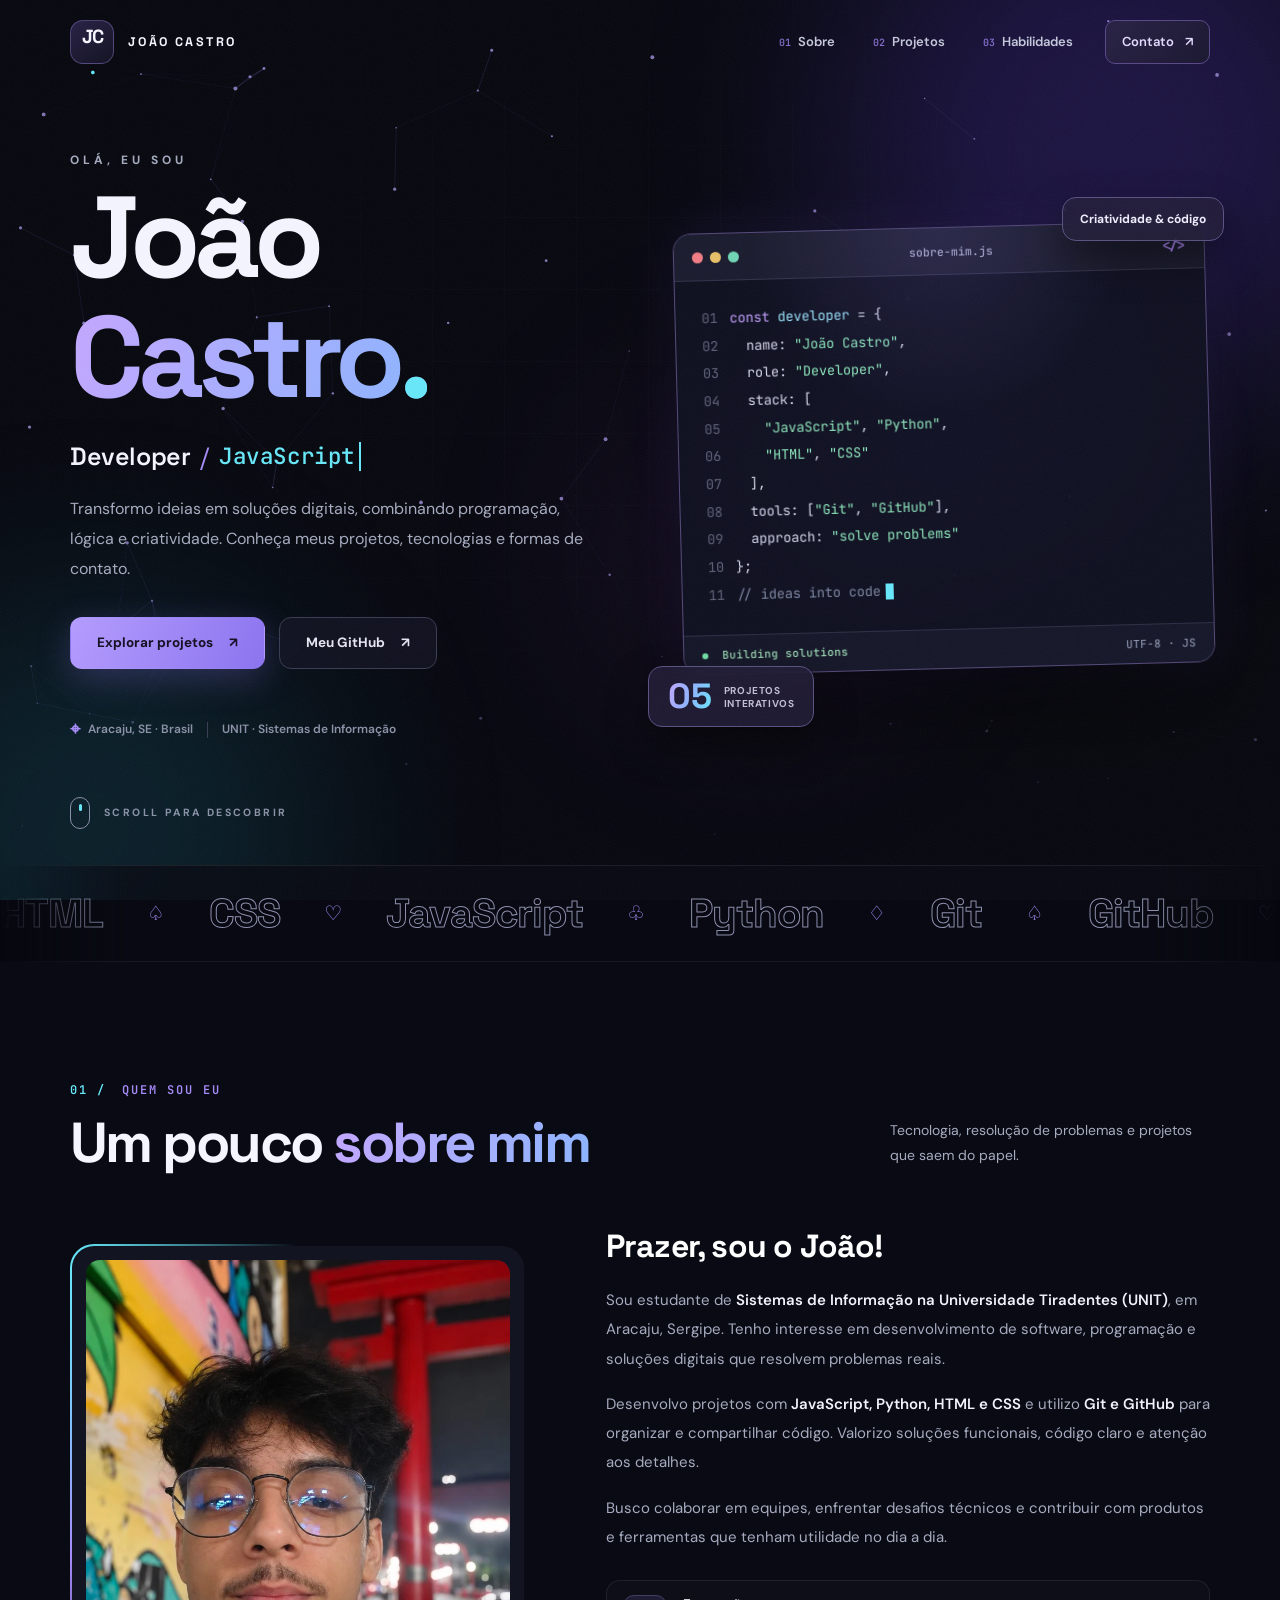
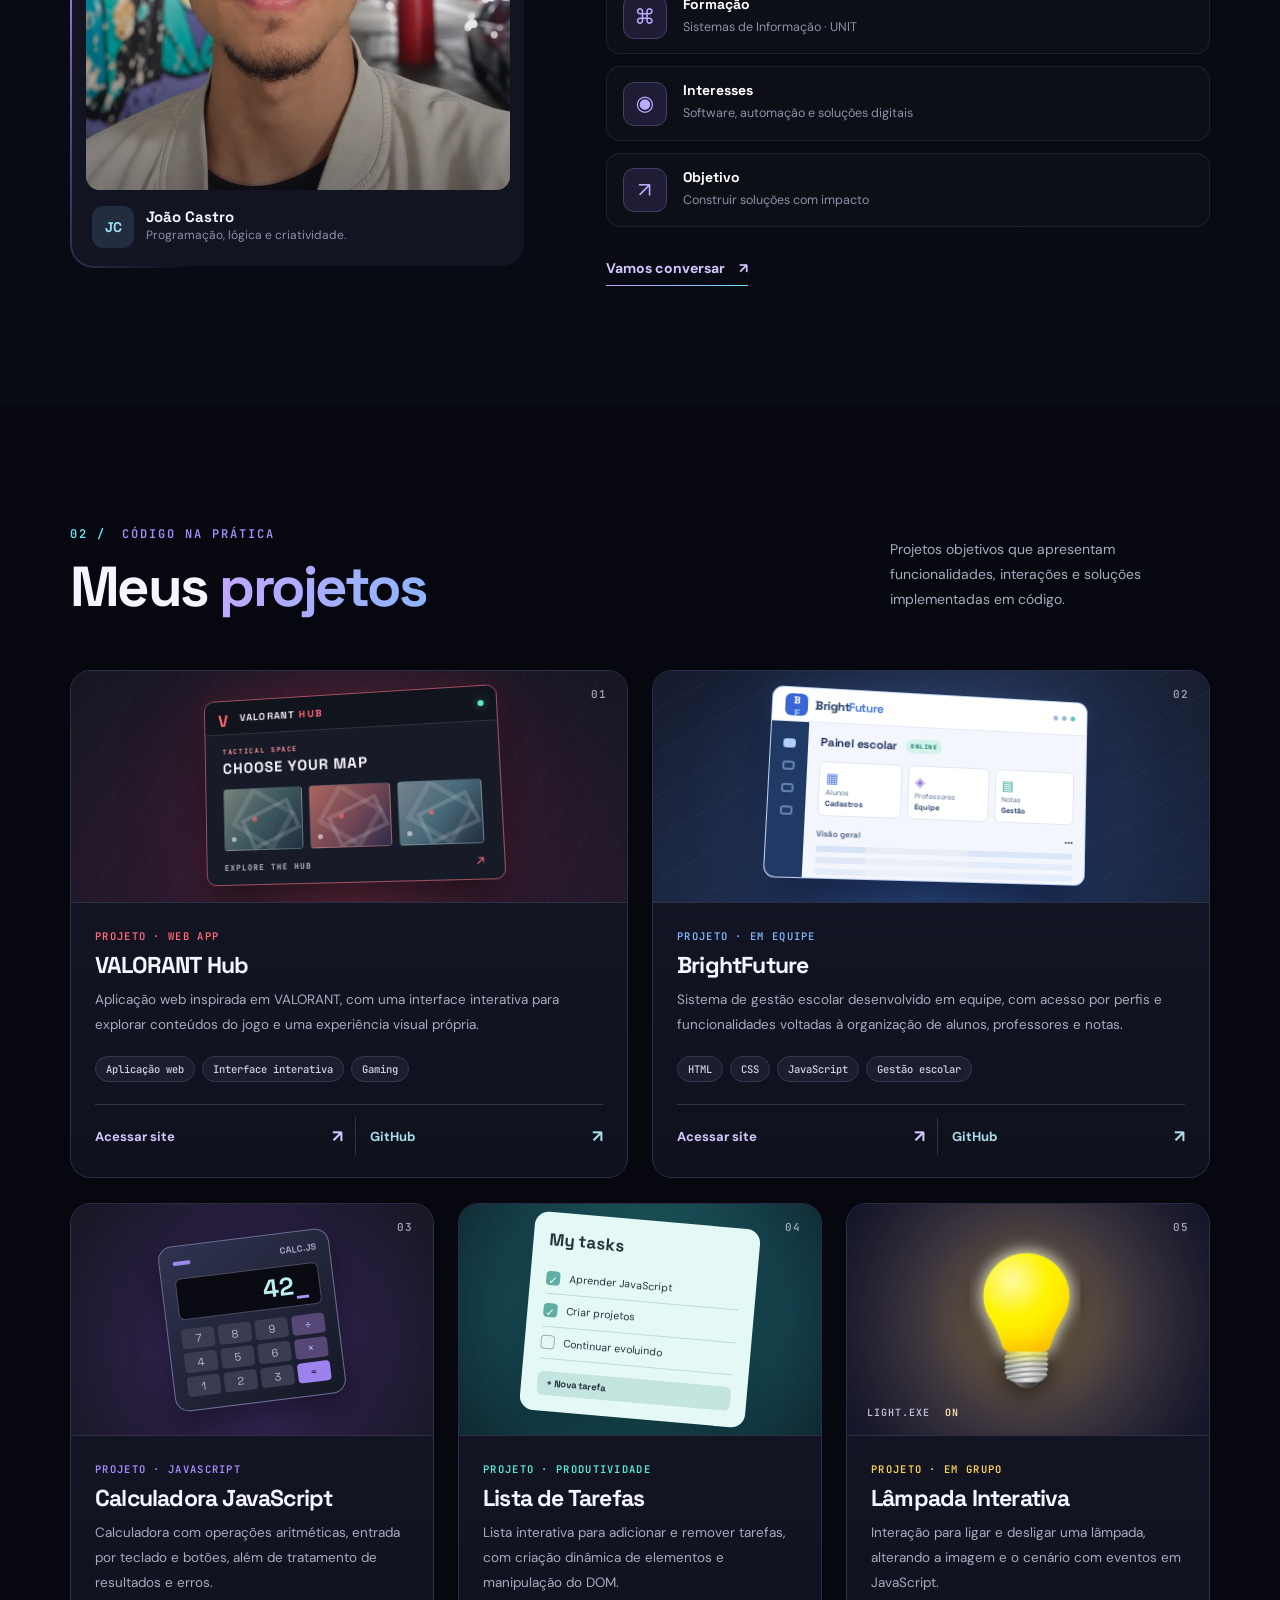
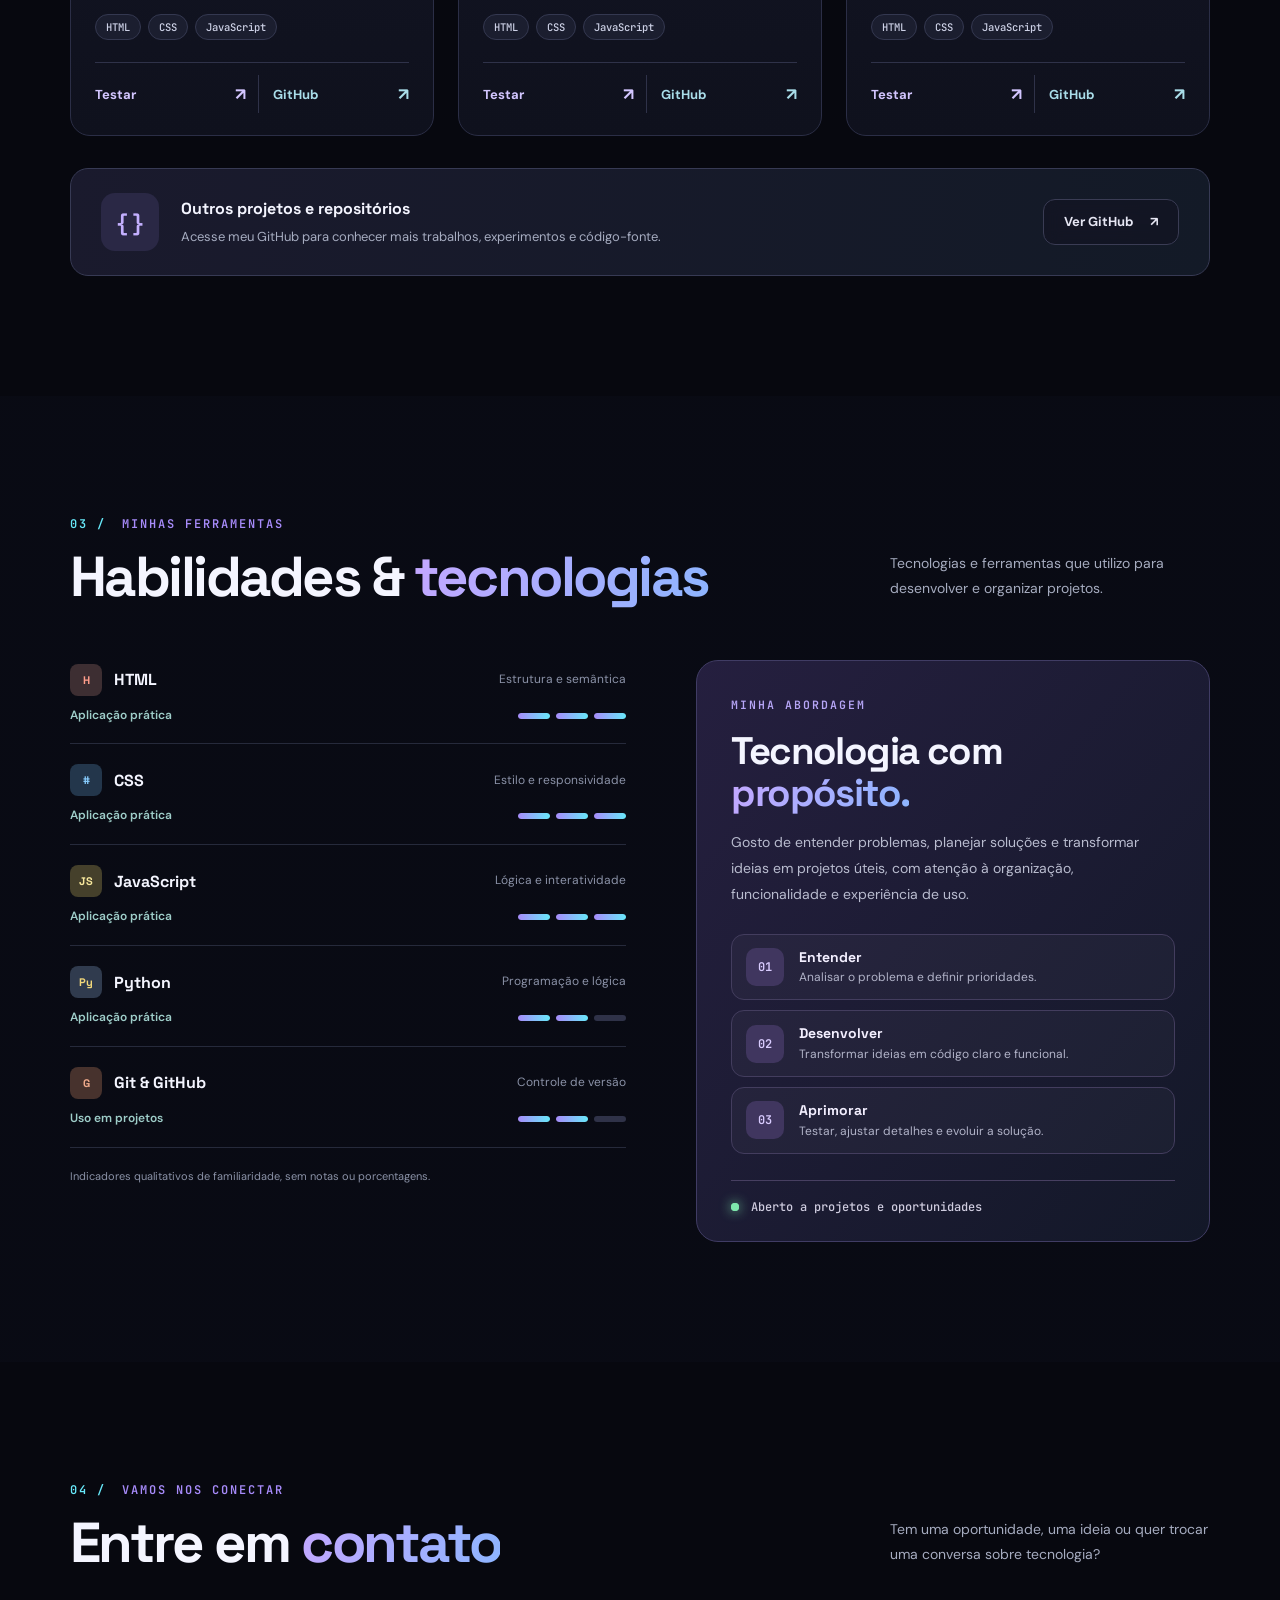
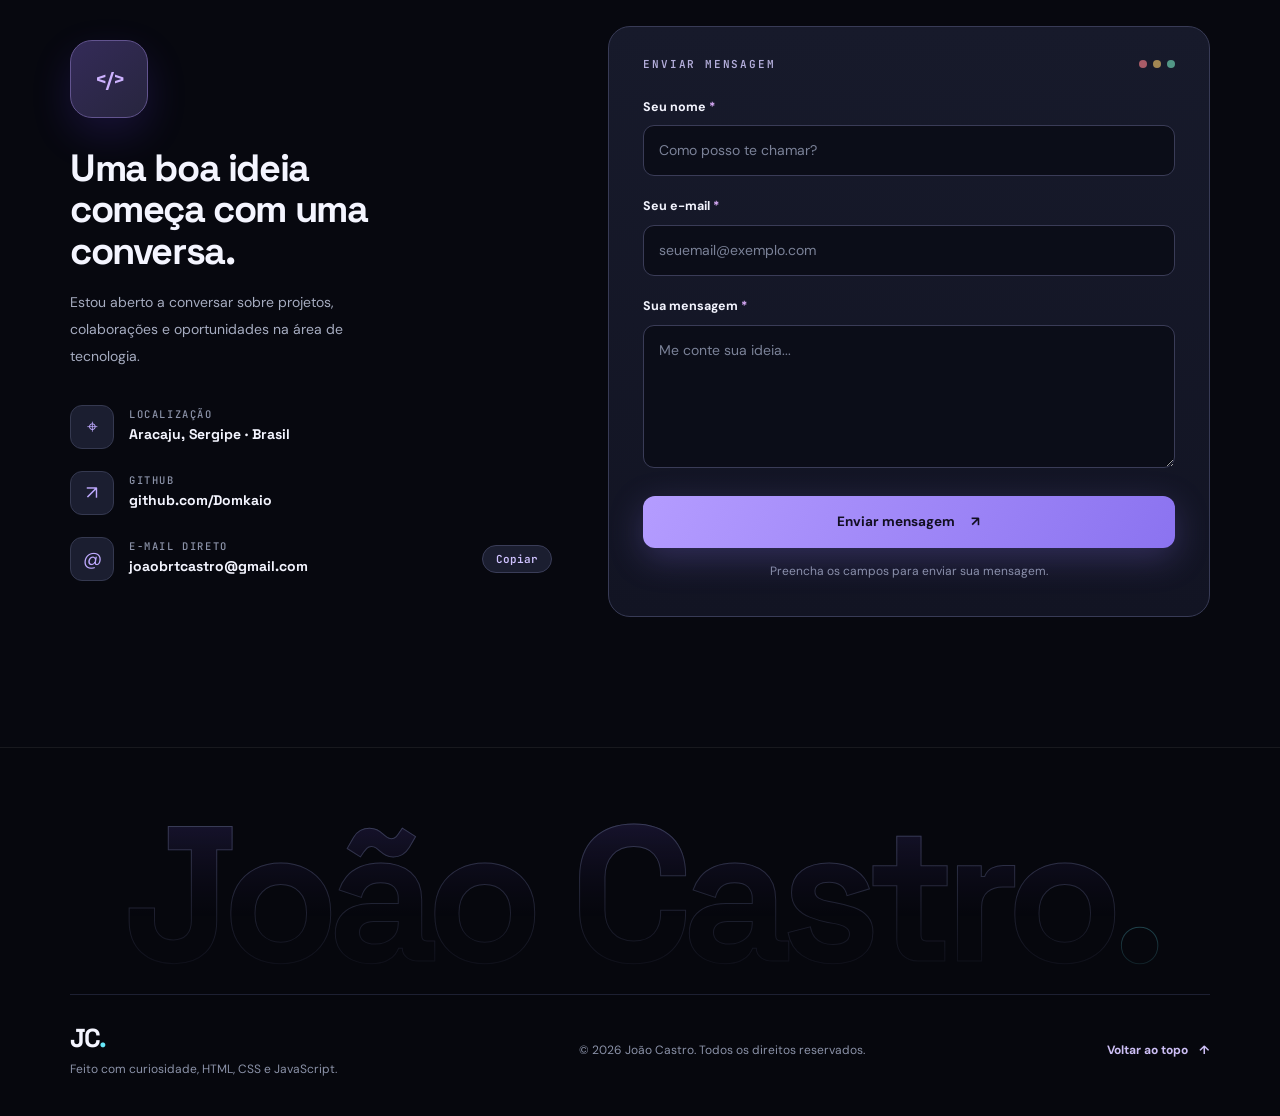
==== commit 857c55b0: "Add files via upload adicionando o brightfuture" ====
--- a/index.html
+++ b/index.html
@@ -109,7 +109,7 @@
                         <div class="window-footer"><span class="online-pill"><span></span> Building solutions</span><span>UTF-8 · JS</span></div>
                     </div>
                     <div class="floating-badge badge-top">Criatividade &amp; código</div>
-                    <div class="floating-badge badge-bottom"><strong>04</strong><span>projetos<br>interativos</span></div>
+                    <div class="floating-badge badge-bottom"><strong>05</strong><span>projetos<br>interativos</span></div>
                 </div>
                 <a href="#sobre" class="scroll-hint" data-hero="6"><span class="mouse" aria-hidden="true"><i></i></span> SCROLL PARA DESCOBRIR</a>
             </section>
@@ -179,18 +179,53 @@
                         </div>
                     </article>
 
+                    <!-- BrightFuture: projeto acadêmico desenvolvido em equipe -->
+                    <article class="project-card spot" data-tilt="5" data-spot data-reveal style="--accent:#81b4ff">
+                        <div class="project-visual brightfuture-visual" aria-hidden="true">
+                            <div class="bf-halo"></div>
+                            <div class="bf-preview">
+                                <div class="bf-preview-header">
+                                    <span class="bf-mark">B<span>F</span></span>
+                                    <span class="bf-wordmark">Bright<span>Future</span></span>
+                                    <span class="bf-preview-dots"><i></i><i></i><i></i></span>
+                                </div>
+                                <div class="bf-preview-content">
+                                    <div class="bf-sidebar"><span class="bf-side-active"></span><span></span><span></span><span></span></div>
+                                    <div class="bf-dashboard">
+                                        <div class="bf-heading">Painel escolar <span class="bf-tiny-pill">ONLINE</span></div>
+                                        <div class="bf-summary">
+                                            <div><span class="bf-summary-icon bf-blue">▦</span><small>Alunos</small><b>Cadastros</b></div>
+                                            <div><span class="bf-summary-icon bf-purple">◈</span><small>Professores</small><b>Equipe</b></div>
+                                            <div><span class="bf-summary-icon bf-teal">▤</span><small>Notas</small><b>Gestão</b></div>
+                                        </div>
+                                        <div class="bf-data-title">Visão geral <span>•••</span></div>
+                                        <div class="bf-data-lines"><i></i><i></i><i></i></div>
+                                    </div>
+                                </div>
+                            </div>
+                            <span class="project-number">02</span>
+                        </div>
+                        <div class="project-body">
+                            <div class="project-category">PROJETO · EM EQUIPE</div>
+                            <h3>BrightFuture</h3>
+                            <p>Sistema de gestão escolar desenvolvido em equipe, com acesso por perfis e funcionalidades voltadas à organização de alunos, professores e notas.</p>
+                            <div class="project-tags"><span>HTML</span><span>CSS</span><span>JavaScript</span><span>Gestão escolar</span></div>
+                            <div class="project-links"><a class="project-link" href="https://kawhan010.github.io/BrightFuture/login.html" target="_blank" rel="noopener noreferrer" aria-label="Acessar o sistema BrightFuture">Acessar site <span aria-hidden="true">↗</span></a><a class="project-link project-link-github" href="https://github.com/Kawhan010/BrightFuture" target="_blank" rel="noopener noreferrer" aria-label="Ver código do BrightFuture no GitHub, repositório da equipe">GitHub <span aria-hidden="true">↗</span></a></div>
+                        </div>
+                    </article>
+
                     <article class="project-card spot" data-tilt="5" data-spot data-reveal style="--accent:#a78bfa">
-                        <div class="project-visual calculator-visual" aria-hidden="true"><div class="mini-calculator"><div class="mini-calculator-head"><span></span><span>CALC.JS</span></div><div class="mini-result"><span id="mini-result-value">128</span><span class="mini-cursor">_</span></div><div class="mini-keys"><i>7</i><i>8</i><i>9</i><i>÷</i><i>4</i><i>5</i><i>6</i><i>×</i><i>1</i><i>2</i><i>3</i><i class="mini-equal">=</i></div></div><span class="project-number">02</span></div>
+                        <div class="project-visual calculator-visual" aria-hidden="true"><div class="mini-calculator"><div class="mini-calculator-head"><span></span><span>CALC.JS</span></div><div class="mini-result"><span id="mini-result-value">128</span><span class="mini-cursor">_</span></div><div class="mini-keys"><i>7</i><i>8</i><i>9</i><i>÷</i><i>4</i><i>5</i><i>6</i><i>×</i><i>1</i><i>2</i><i>3</i><i class="mini-equal">=</i></div></div><span class="project-number">03</span></div>
                         <div class="project-body"><div class="project-category">PROJETO · JAVASCRIPT</div><h3>Calculadora JavaScript</h3><p>Calculadora com operações aritméticas, entrada por teclado e botões, além de tratamento de resultados e erros.</p><div class="project-tags"><span>HTML</span><span>CSS</span><span>JavaScript</span></div><div class="project-links"><a class="project-link" href="projetos/calculadora/index.html" target="_blank" rel="noopener noreferrer" aria-label="Testar miniprojeto Calculadora JavaScript">Testar <span aria-hidden="true">↗</span></a><a class="project-link project-link-github" href="https://github.com/Domkaio/miniprojeto-calculadora" target="_blank" rel="noopener noreferrer" aria-label="Ver código de Calculadora JavaScript no GitHub">GitHub <span aria-hidden="true">↗</span></a></div></div>
                     </article>
 
                     <article class="project-card spot" data-tilt="5" data-spot data-reveal style="--accent:#5eead4">
-                        <div class="project-visual todo-visual" aria-hidden="true"><div class="mini-todo"><span class="todo-heading">My tasks</span><div class="todo-row"><b>✓</b><span>Aprender JavaScript</span></div><div class="todo-row"><b>✓</b><span>Criar projetos</span></div><div class="todo-row pending"><b>✓</b><span>Continuar evoluindo</span></div><div class="todo-add">+ Nova tarefa</div></div><span class="project-number">03</span></div>
+                        <div class="project-visual todo-visual" aria-hidden="true"><div class="mini-todo"><span class="todo-heading">My tasks</span><div class="todo-row"><b>✓</b><span>Aprender JavaScript</span></div><div class="todo-row"><b>✓</b><span>Criar projetos</span></div><div class="todo-row pending"><b>✓</b><span>Continuar evoluindo</span></div><div class="todo-add">+ Nova tarefa</div></div><span class="project-number">04</span></div>
                         <div class="project-body"><div class="project-category">PROJETO · PRODUTIVIDADE</div><h3>Lista de Tarefas</h3><p>Lista interativa para adicionar e remover tarefas, com criação dinâmica de elementos e manipulação do DOM.</p><div class="project-tags"><span>HTML</span><span>CSS</span><span>JavaScript</span></div><div class="project-links"><a class="project-link" href="projetos/lista-de-tarefas/index.html" target="_blank" rel="noopener noreferrer" aria-label="Testar miniprojeto Lista de Tarefas">Testar <span aria-hidden="true">↗</span></a><a class="project-link project-link-github" href="https://github.com/Domkaio/miniprojeto-lista-de-tarefas" target="_blank" rel="noopener noreferrer" aria-label="Ver código de Lista de Tarefas no GitHub">GitHub <span aria-hidden="true">↗</span></a></div></div>
                     </article>
 
                     <article class="project-card spot" data-tilt="5" data-spot data-reveal style="--accent:#fcd34d">
-                        <div class="project-visual lamp-visual" aria-hidden="true"><div class="lamp-glow"></div><img src="projetos/lampada/assets/lamp_on.png" alt="" width="240" height="360" loading="lazy"><span class="lamp-caption">LIGHT.EXE <span>ON</span></span><span class="project-number">04</span></div>
+                        <div class="project-visual lamp-visual" aria-hidden="true"><div class="lamp-glow"></div><img src="projetos/lampada/assets/lamp_on.png" alt="" width="240" height="360" loading="lazy"><span class="lamp-caption">LIGHT.EXE <span>ON</span></span><span class="project-number">05</span></div>
                         <div class="project-body"><div class="project-category">PROJETO · EM GRUPO</div><h3>Lâmpada Interativa</h3><p>Interação para ligar e desligar uma lâmpada, alterando a imagem e o cenário com eventos em JavaScript.</p><div class="project-tags"><span>HTML</span><span>CSS</span><span>JavaScript</span></div><div class="project-links"><a class="project-link" href="projetos/lampada/index.html" target="_blank" rel="noopener noreferrer" aria-label="Testar miniprojeto Lâmpada Interativa">Testar <span aria-hidden="true">↗</span></a><a class="project-link project-link-github" href="https://github.com/Domkaio/miniprojeto-lampada" target="_blank" rel="noopener noreferrer" aria-label="Ver código de Lâmpada Interativa no GitHub">GitHub <span aria-hidden="true">↗</span></a></div></div>
                     </article>
                 </div>
--- a/style.css
+++ b/style.css
@@ -427,6 +427,66 @@
 .toast { position: fixed; left: 50%; bottom: 28px; z-index: 400; transform: translate(-50%, 30px); padding: 12px 20px; background: #1a1d30f2; border: 1px solid #4b4f72; border-radius: 12px; font-size: 13px; font-weight: 600; color: #e9eaff; opacity: 0; pointer-events: none; transition: opacity .3s, transform .4s var(--ease); box-shadow: 0 18px 44px #000a; }
 .toast.is-on { opacity: 1; transform: translate(-50%, 0); }
 
+/* ---------- BrightFuture: miniatura de painel escolar criada em CSS ---------- */
+.brightfuture-visual {
+    background: radial-gradient(ellipse at 50% 96%, #294c83 0%, #1c2a49 47%, #151a2b 100%);
+    isolation: isolate;
+}
+.brightfuture-visual::before {
+    content: ''; position: absolute; inset: 0; z-index: -1;
+    background: linear-gradient(130deg, transparent 0%, #8cb7ff0c 52%, transparent 100%), repeating-linear-gradient(150deg, transparent 0 35px, #8cb7ff08 36px 37px);
+}
+.bf-halo { position: absolute; width: 280px; height: 190px; border-radius: 50%; background: #6f9fff; opacity: .21; filter: blur(66px); }
+.bf-preview {
+    position: relative; width: min(320px, calc(100% - 50px)); height: 188px;
+    background: #f8faff; border: 1px solid #99b5ee9c; border-radius: 11px; overflow: hidden;
+    box-shadow: 0 24px 44px #070f2ba8, 0 0 25px #669de826;
+    transform: perspective(650px) rotateX(4deg) rotateY(6deg) rotateZ(2deg);
+    transition: transform .65s var(--ease), box-shadow .65s var(--ease);
+    color: #233350;
+}
+.project-card:hover .bf-preview { transform: perspective(650px) rotateX(0) rotateY(0) rotateZ(0) scale(1.045); box-shadow: 0 26px 55px #070f2bc0, 0 0 33px #7aabff4c; }
+.bf-preview-header { height: 34px; padding: 0 12px; display: flex; align-items: center; gap: 7px; background: #fff; border-bottom: 1px solid #e4eaf7; }
+.bf-mark { display: grid; place-items: center; border-radius: 6px; width: 22px; height: 22px; background: #3a66d4; color: white; font: 800 10px var(--heading); letter-spacing: -.5px; }
+.bf-mark span { color: #a3d8ff; }
+.bf-wordmark { font: 800 12px var(--heading); color: #203862; letter-spacing: -.45px; }
+.bf-wordmark span { color: #487bdc; }
+.bf-preview-dots { display: flex; margin-left: auto; gap: 4px; }
+.bf-preview-dots i { height: 5px; width: 5px; background: #9db7de; border-radius: 50%; }
+.bf-preview-dots i:last-child { background: #5cc7b8; }
+.bf-preview-content { height: calc(100% - 34px); display: flex; }
+.bf-sidebar { width: 36px; flex: none; background: #203965; padding: 17px 11px; display: flex; align-items: center; flex-direction: column; gap: 13px; }
+.bf-sidebar span { width: 12px; height: 9px; border-radius: 3px; border: 2px solid #90b1e4; opacity: .6; }
+.bf-sidebar .bf-side-active { background: #b1ceff; border-color: #b1ceff; opacity: 1; }
+.bf-dashboard { flex: 1; min-width: 0; padding: 12px; background: #f3f6fc; }
+.bf-heading { font: 800 11.5px var(--heading); letter-spacing: -.2px; color: #20345b; display: flex; align-items: center; gap: 8px; }
+.bf-tiny-pill { font: 800 6px var(--mono); letter-spacing: .5px; color: #167d71; background: #d4f3eb; border-radius: 50px; padding: 3px 5px; }
+.bf-summary { display: grid; grid-template-columns: repeat(3, minmax(0, 1fr)); gap: 6px; margin: 12px 0; }
+.bf-summary > div { background: #fff; border: 1px solid #e0e7f3; border-radius: 6px; padding: 7px 6px; min-width: 0; }
+.bf-summary-icon { display: block; font: 700 13px var(--heading); height: 16px; }
+.bf-blue { color: #4f7fe2; }.bf-purple { color: #9777dc; }.bf-teal { color: #2ba697; }
+.bf-summary small, .bf-summary b { display: block; white-space: nowrap; overflow: hidden; text-overflow: ellipsis; }
+.bf-summary small { color: #6a7b9a; font: 500 7px var(--font); margin: 2px 0; }
+.bf-summary b { color: #2c426d; font: 800 7.5px var(--heading); }
+.bf-data-title { color: #556a8d; font: 700 8px var(--heading); display: flex; justify-content: space-between; }
+.bf-data-lines { display: grid; gap: 5px; margin-top: 7px; }
+.bf-data-lines i { display: block; height: 6px; background: linear-gradient(90deg,#d6e2f5 19%,#e6ebf4 19% 58%,#dbe7f9 58%); border-radius: 4px; }
+.bf-data-lines i:nth-child(2) { opacity: .7; }.bf-data-lines i:nth-child(3) { opacity: .55; }
+
+/* Cinco projetos: 2 em destaque e 3 menores na linha seguinte. */
+@media (min-width: 1100px) {
+    .project-grid { grid-template-columns: repeat(6, minmax(0, 1fr)); }
+    .project-grid > .project-card:nth-child(-n+2) { grid-column: span 3; }
+    .project-grid > .project-card:nth-child(n+3) { grid-column: span 2; }
+}
+@media (min-width: 601px) and (max-width: 1099px) {
+    .project-grid > .project-card:last-child { grid-column: 1 / -1; width: calc((100% - 18px) / 2); justify-self: center; }
+}
+@media (max-width: 360px) {
+    .bf-preview { width: min(320px, calc(100% - 40px)); }
+    .bf-dashboard { padding: 10px 7px; }
+}
+
 /* ---------- Responsivo ---------- */
 @media (max-width: 1050px) {
     .hero { gap: 30px; }
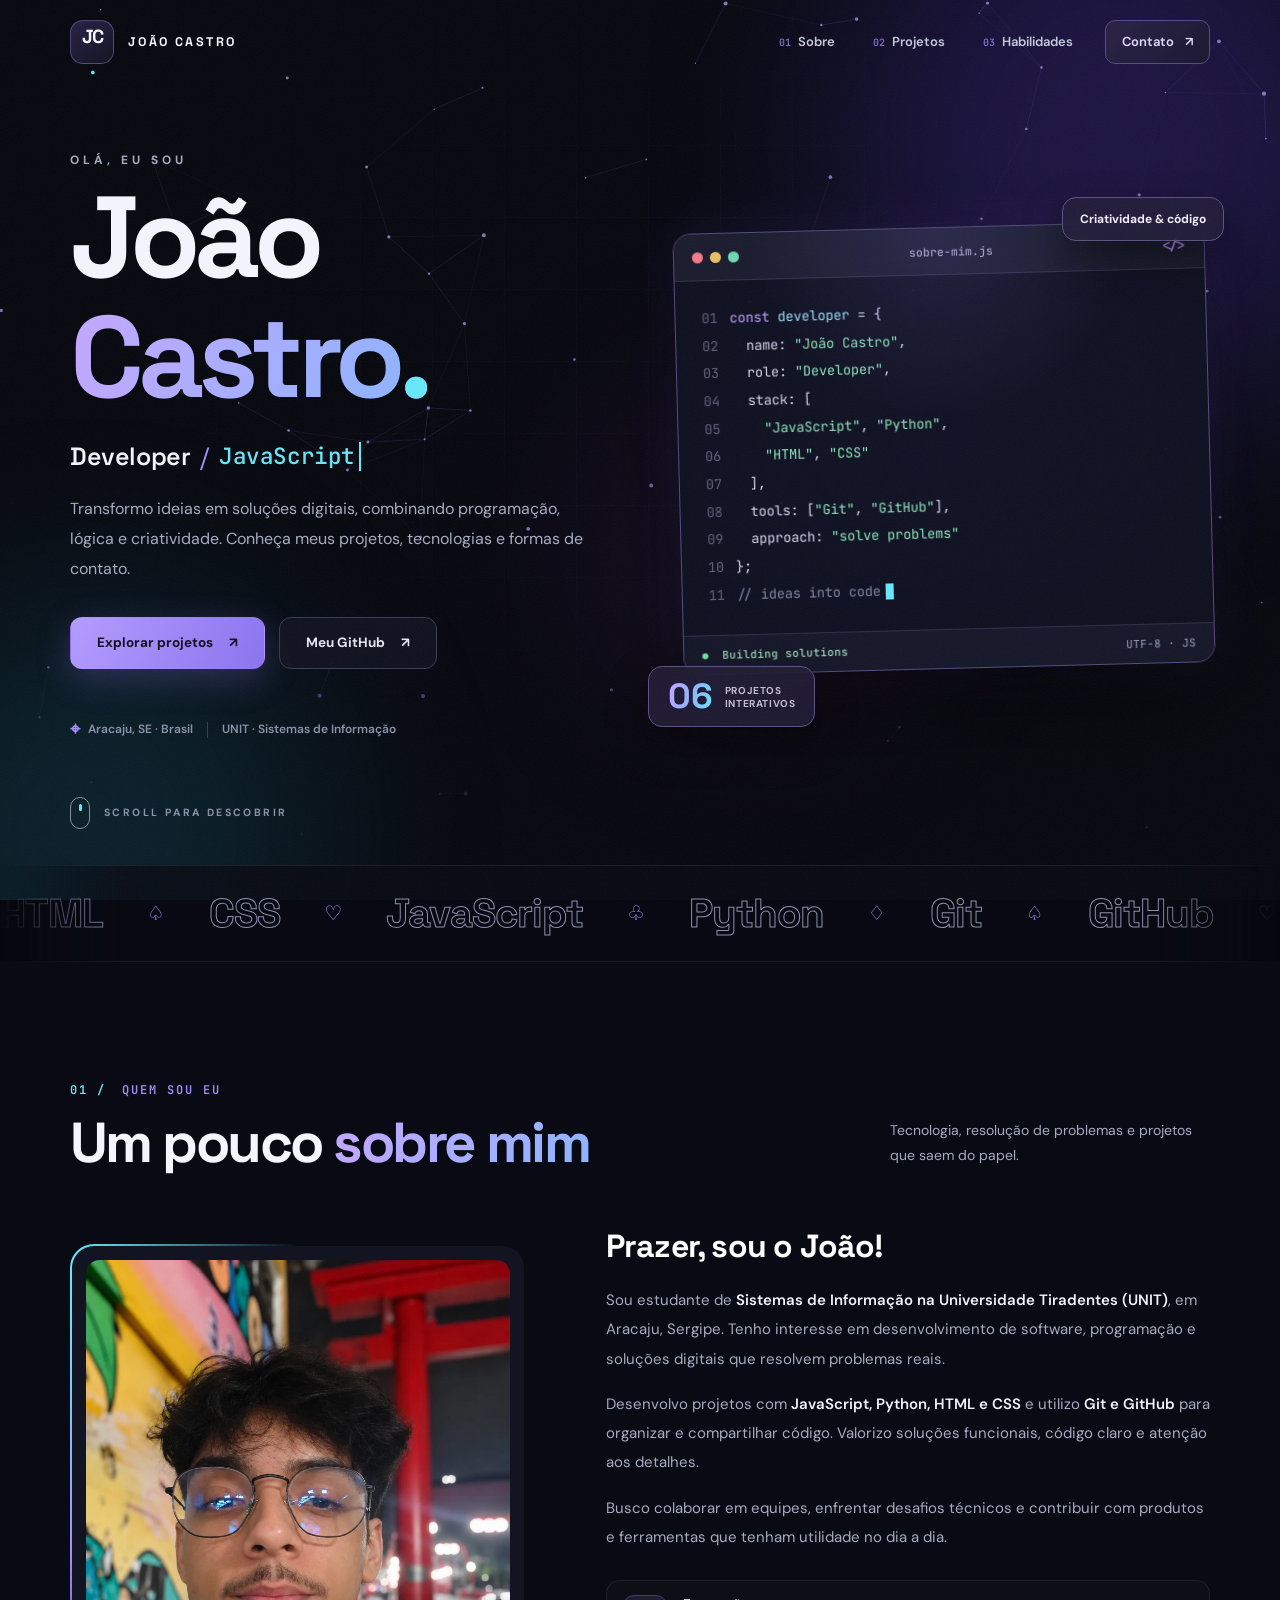
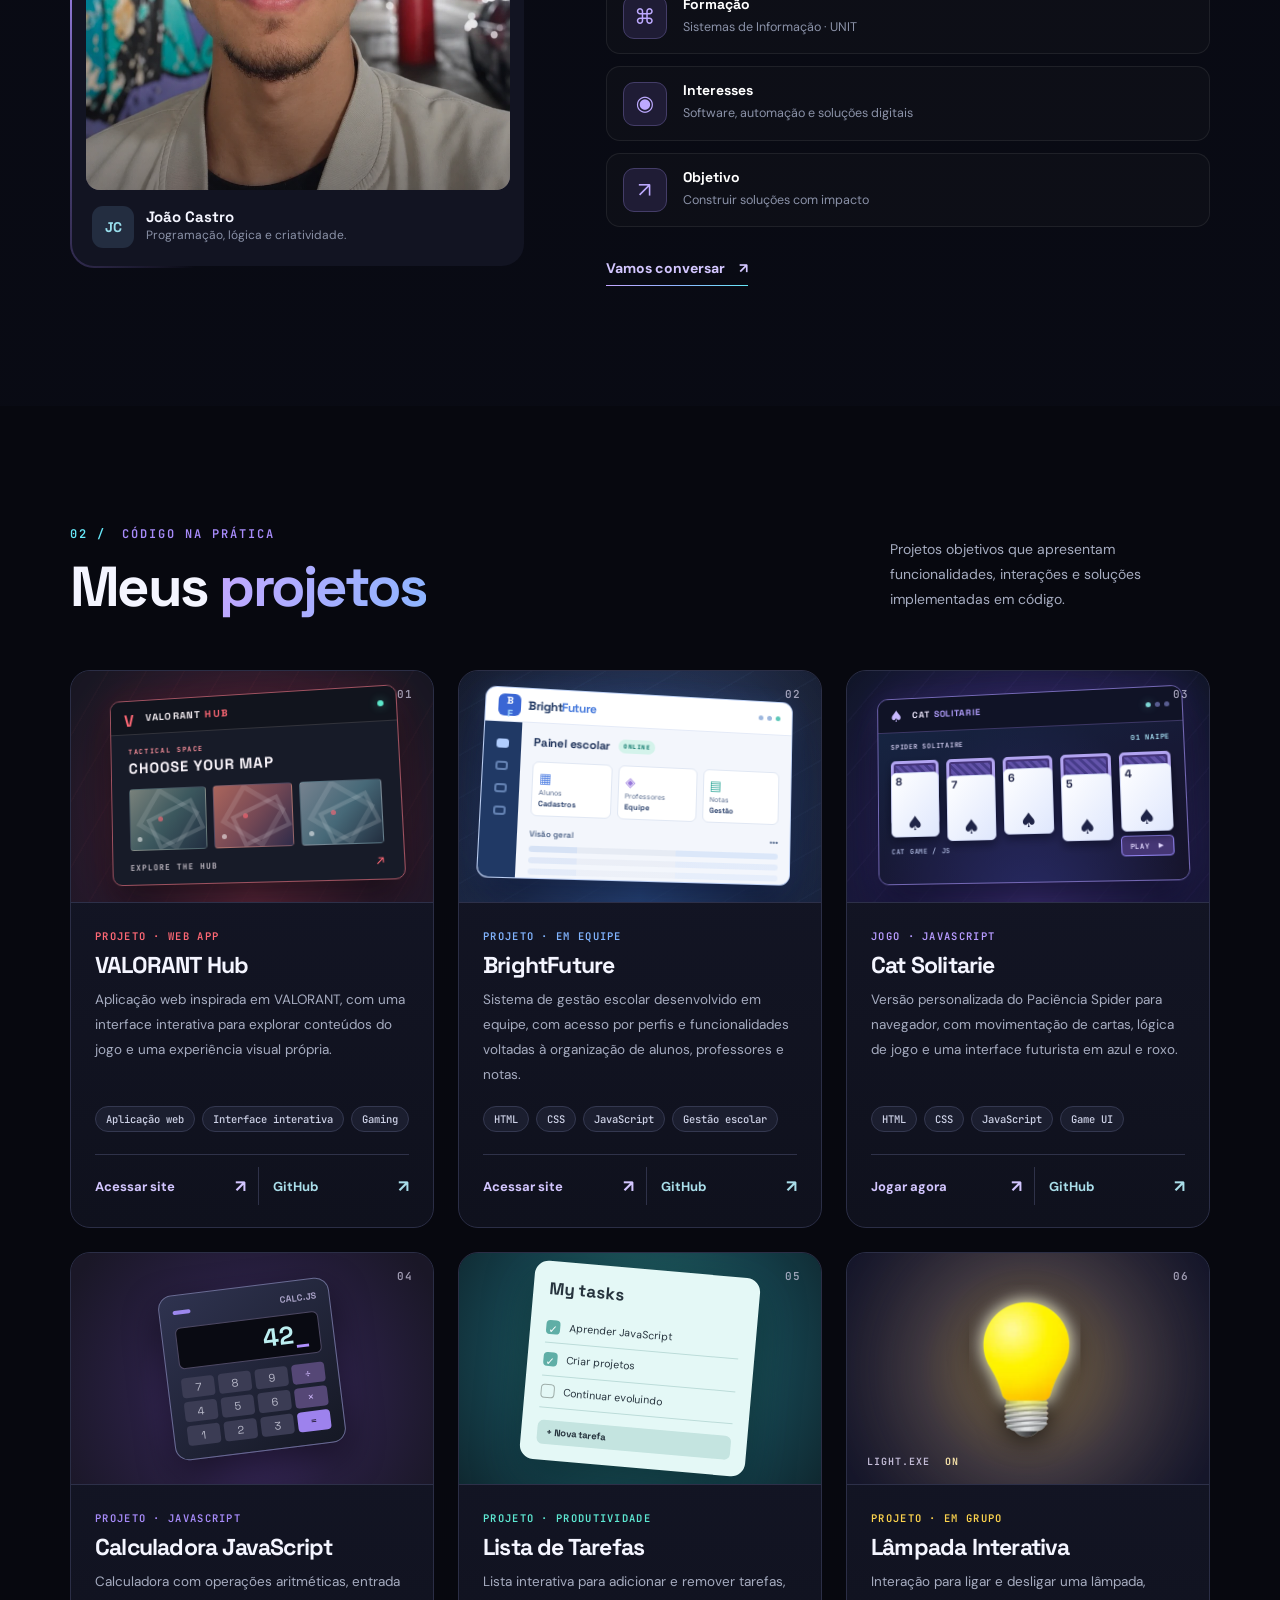
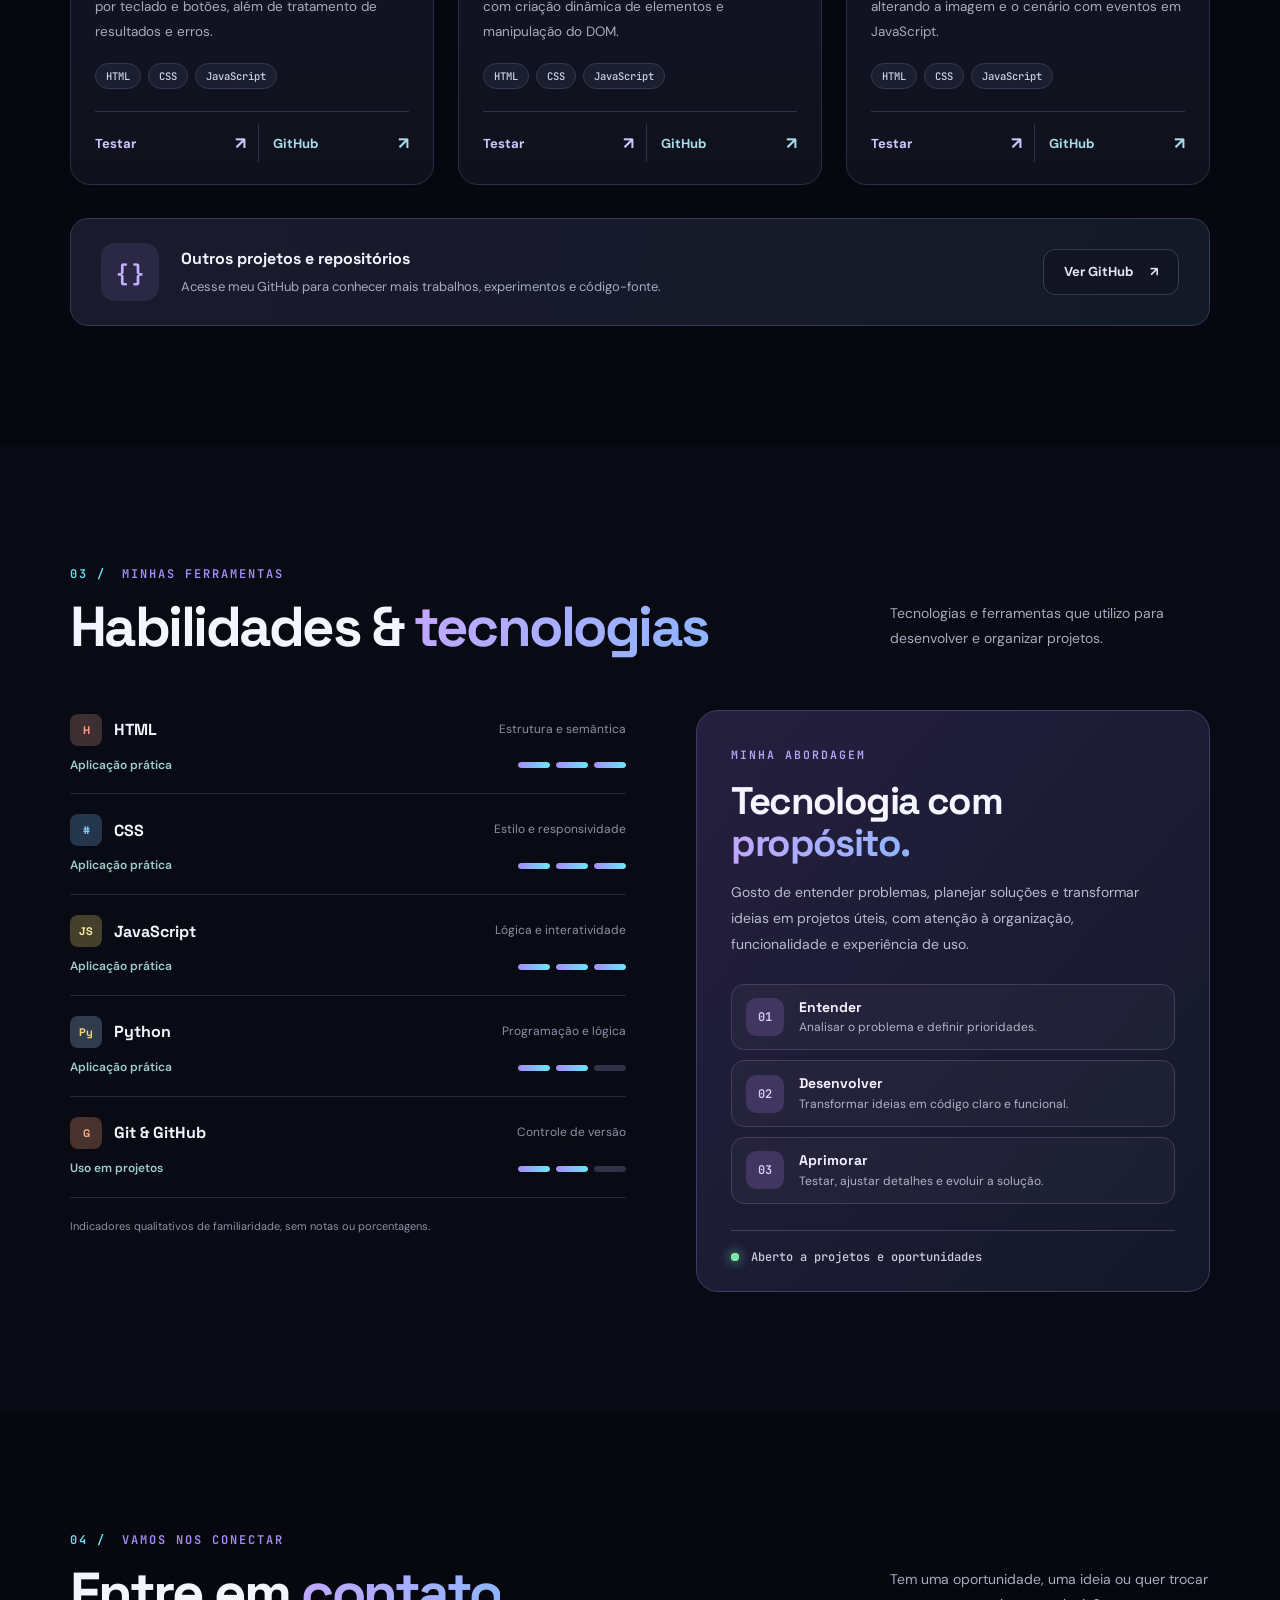
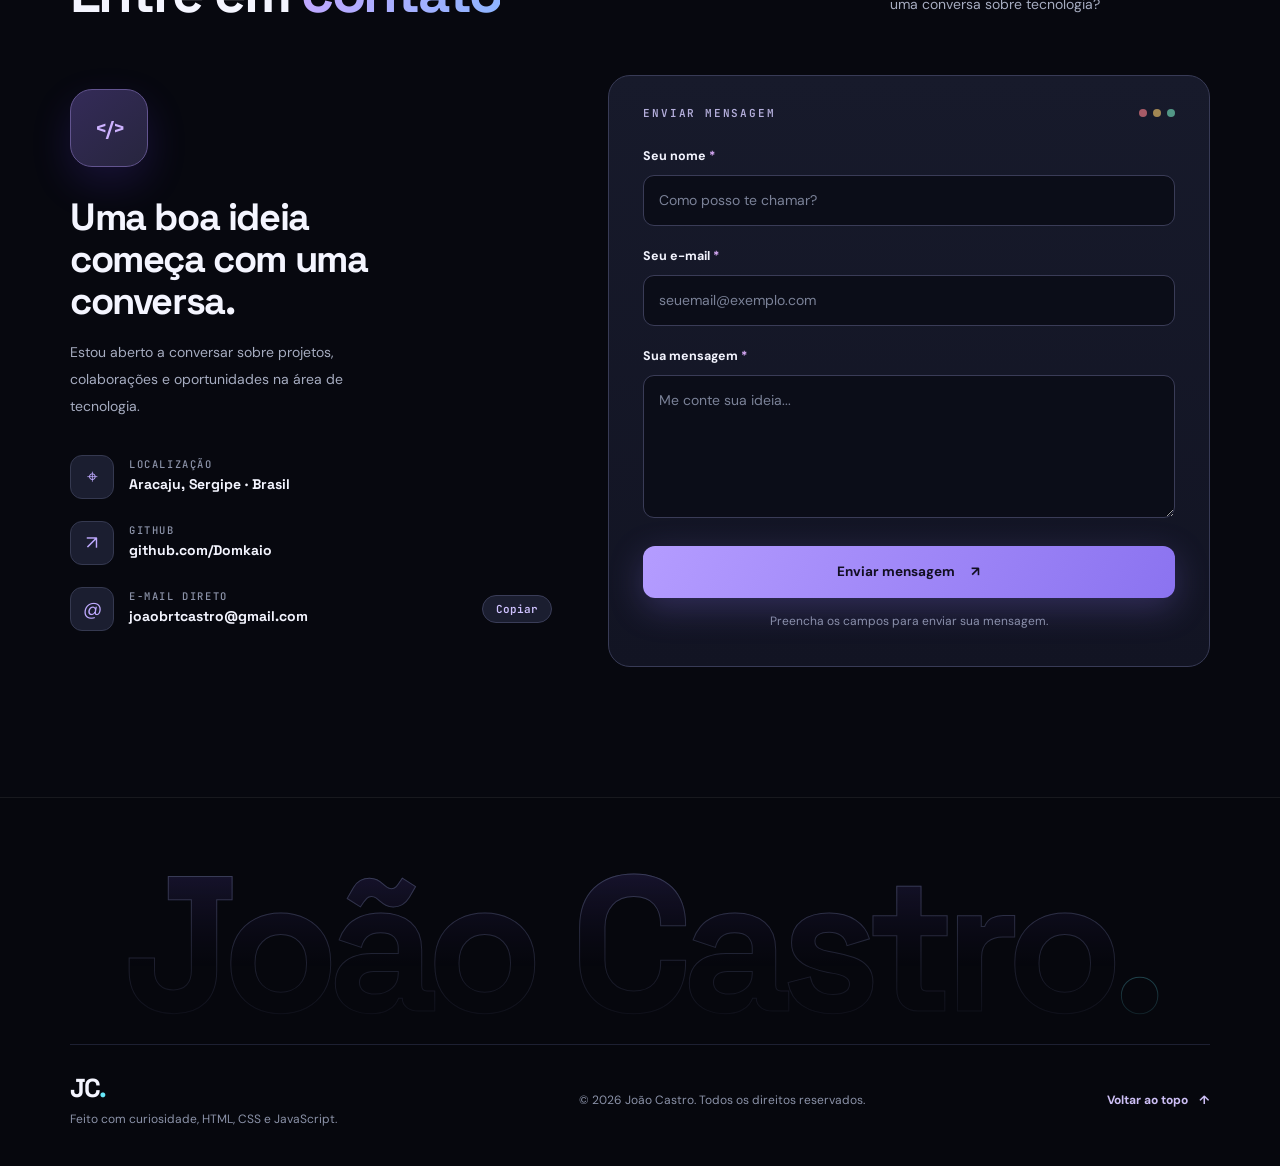
==== commit 3f530b6f: "Add files via upload add cat solitarie" ====
--- a/index.html
+++ b/index.html
@@ -109,7 +109,7 @@
                         <div class="window-footer"><span class="online-pill"><span></span> Building solutions</span><span>UTF-8 · JS</span></div>
                     </div>
                     <div class="floating-badge badge-top">Criatividade &amp; código</div>
-                    <div class="floating-badge badge-bottom"><strong>05</strong><span>projetos<br>interativos</span></div>
+                    <div class="floating-badge badge-bottom"><strong>06</strong><span>projetos<br>interativos</span></div>
                 </div>
                 <a href="#sobre" class="scroll-hint" data-hero="6"><span class="mouse" aria-hidden="true"><i></i></span> SCROLL PARA DESCOBRIR</a>
             </section>
@@ -214,18 +214,50 @@
                         </div>
                     </article>
 
+                    <!-- Cat Solitarie: Paciência Spider publicado no GitHub Pages -->
+                    <article class="project-card spot" data-tilt="5" data-spot data-reveal style="--accent:#b79bff">
+                        <div class="project-visual cat-solitarie-visual" aria-hidden="true">
+                            <div class="cat-ambient"></div>
+                            <div class="cat-preview">
+                                <div class="cat-preview-top">
+                                    <span class="cat-preview-logo"><span class="cat-ears">♠</span> CAT <b>SOLITARIE</b></span>
+                                    <span class="cat-preview-lights"><i></i><i></i><i></i></span>
+                                </div>
+                                <div class="cat-preview-board">
+                                    <div class="cat-preview-caption">SPIDER SOLITAIRE <span>01 NAIPE</span></div>
+                                    <div class="cat-columns">
+                                        <div class="cat-column"><span class="cat-card cat-card-back"></span><span class="cat-card cat-card-face"><b>8</b><strong>♠</strong></span></div>
+                                        <div class="cat-column"><span class="cat-card cat-card-back"></span><span class="cat-card cat-card-face"><b>7</b><strong>♠</strong></span></div>
+                                        <div class="cat-column"><span class="cat-card cat-card-back"></span><span class="cat-card cat-card-face"><b>6</b><strong>♠</strong></span></div>
+                                        <div class="cat-column"><span class="cat-card cat-card-back"></span><span class="cat-card cat-card-face"><b>5</b><strong>♠</strong></span></div>
+                                        <div class="cat-column"><span class="cat-card cat-card-back"></span><span class="cat-card cat-card-face"><b>4</b><strong>♠</strong></span></div>
+                                    </div>
+                                    <div class="cat-preview-footer"><span>CAT GAME / JS</span><span class="cat-preview-play">PLAY <b>▶</b></span></div>
+                                </div>
+                            </div>
+                            <span class="project-number">03</span>
+                        </div>
+                        <div class="project-body">
+                            <div class="project-category">JOGO · JAVASCRIPT</div>
+                            <h3>Cat Solitarie</h3>
+                            <p>Versão personalizada do Paciência Spider para navegador, com movimentação de cartas, lógica de jogo e uma interface futurista em azul e roxo.</p>
+                            <div class="project-tags"><span>HTML</span><span>CSS</span><span>JavaScript</span><span>Game UI</span></div>
+                            <div class="project-links"><a class="project-link" href="https://domkaio.github.io/cat-solitarie/" target="_blank" rel="noopener noreferrer" aria-label="Jogar Cat Solitarie">Jogar agora <span aria-hidden="true">↗</span></a><a class="project-link project-link-github" href="https://github.com/Domkaio/cat-solitarie" target="_blank" rel="noopener noreferrer" aria-label="Ver código do Cat Solitarie no GitHub">GitHub <span aria-hidden="true">↗</span></a></div>
+                        </div>
+                    </article>
+
                     <article class="project-card spot" data-tilt="5" data-spot data-reveal style="--accent:#a78bfa">
-                        <div class="project-visual calculator-visual" aria-hidden="true"><div class="mini-calculator"><div class="mini-calculator-head"><span></span><span>CALC.JS</span></div><div class="mini-result"><span id="mini-result-value">128</span><span class="mini-cursor">_</span></div><div class="mini-keys"><i>7</i><i>8</i><i>9</i><i>÷</i><i>4</i><i>5</i><i>6</i><i>×</i><i>1</i><i>2</i><i>3</i><i class="mini-equal">=</i></div></div><span class="project-number">03</span></div>
+                        <div class="project-visual calculator-visual" aria-hidden="true"><div class="mini-calculator"><div class="mini-calculator-head"><span></span><span>CALC.JS</span></div><div class="mini-result"><span id="mini-result-value">128</span><span class="mini-cursor">_</span></div><div class="mini-keys"><i>7</i><i>8</i><i>9</i><i>÷</i><i>4</i><i>5</i><i>6</i><i>×</i><i>1</i><i>2</i><i>3</i><i class="mini-equal">=</i></div></div><span class="project-number">04</span></div>
                         <div class="project-body"><div class="project-category">PROJETO · JAVASCRIPT</div><h3>Calculadora JavaScript</h3><p>Calculadora com operações aritméticas, entrada por teclado e botões, além de tratamento de resultados e erros.</p><div class="project-tags"><span>HTML</span><span>CSS</span><span>JavaScript</span></div><div class="project-links"><a class="project-link" href="projetos/calculadora/index.html" target="_blank" rel="noopener noreferrer" aria-label="Testar miniprojeto Calculadora JavaScript">Testar <span aria-hidden="true">↗</span></a><a class="project-link project-link-github" href="https://github.com/Domkaio/miniprojeto-calculadora" target="_blank" rel="noopener noreferrer" aria-label="Ver código de Calculadora JavaScript no GitHub">GitHub <span aria-hidden="true">↗</span></a></div></div>
                     </article>
 
                     <article class="project-card spot" data-tilt="5" data-spot data-reveal style="--accent:#5eead4">
-                        <div class="project-visual todo-visual" aria-hidden="true"><div class="mini-todo"><span class="todo-heading">My tasks</span><div class="todo-row"><b>✓</b><span>Aprender JavaScript</span></div><div class="todo-row"><b>✓</b><span>Criar projetos</span></div><div class="todo-row pending"><b>✓</b><span>Continuar evoluindo</span></div><div class="todo-add">+ Nova tarefa</div></div><span class="project-number">04</span></div>
+                        <div class="project-visual todo-visual" aria-hidden="true"><div class="mini-todo"><span class="todo-heading">My tasks</span><div class="todo-row"><b>✓</b><span>Aprender JavaScript</span></div><div class="todo-row"><b>✓</b><span>Criar projetos</span></div><div class="todo-row pending"><b>✓</b><span>Continuar evoluindo</span></div><div class="todo-add">+ Nova tarefa</div></div><span class="project-number">05</span></div>
                         <div class="project-body"><div class="project-category">PROJETO · PRODUTIVIDADE</div><h3>Lista de Tarefas</h3><p>Lista interativa para adicionar e remover tarefas, com criação dinâmica de elementos e manipulação do DOM.</p><div class="project-tags"><span>HTML</span><span>CSS</span><span>JavaScript</span></div><div class="project-links"><a class="project-link" href="projetos/lista-de-tarefas/index.html" target="_blank" rel="noopener noreferrer" aria-label="Testar miniprojeto Lista de Tarefas">Testar <span aria-hidden="true">↗</span></a><a class="project-link project-link-github" href="https://github.com/Domkaio/miniprojeto-lista-de-tarefas" target="_blank" rel="noopener noreferrer" aria-label="Ver código de Lista de Tarefas no GitHub">GitHub <span aria-hidden="true">↗</span></a></div></div>
                     </article>
 
                     <article class="project-card spot" data-tilt="5" data-spot data-reveal style="--accent:#fcd34d">
-                        <div class="project-visual lamp-visual" aria-hidden="true"><div class="lamp-glow"></div><img src="projetos/lampada/assets/lamp_on.png" alt="" width="240" height="360" loading="lazy"><span class="lamp-caption">LIGHT.EXE <span>ON</span></span><span class="project-number">05</span></div>
+                        <div class="project-visual lamp-visual" aria-hidden="true"><div class="lamp-glow"></div><img src="projetos/lampada/assets/lamp_on.png" alt="" width="240" height="360" loading="lazy"><span class="lamp-caption">LIGHT.EXE <span>ON</span></span><span class="project-number">06</span></div>
                         <div class="project-body"><div class="project-category">PROJETO · EM GRUPO</div><h3>Lâmpada Interativa</h3><p>Interação para ligar e desligar uma lâmpada, alterando a imagem e o cenário com eventos em JavaScript.</p><div class="project-tags"><span>HTML</span><span>CSS</span><span>JavaScript</span></div><div class="project-links"><a class="project-link" href="projetos/lampada/index.html" target="_blank" rel="noopener noreferrer" aria-label="Testar miniprojeto Lâmpada Interativa">Testar <span aria-hidden="true">↗</span></a><a class="project-link project-link-github" href="https://github.com/Domkaio/miniprojeto-lampada" target="_blank" rel="noopener noreferrer" aria-label="Ver código de Lâmpada Interativa no GitHub">GitHub <span aria-hidden="true">↗</span></a></div></div>
                     </article>
                 </div>
--- a/style.css
+++ b/style.css
@@ -473,14 +473,93 @@
 .bf-data-lines i { display: block; height: 6px; background: linear-gradient(90deg,#d6e2f5 19%,#e6ebf4 19% 58%,#dbe7f9 58%); border-radius: 4px; }
 .bf-data-lines i:nth-child(2) { opacity: .7; }.bf-data-lines i:nth-child(3) { opacity: .55; }
 
-/* Cinco projetos: 2 em destaque e 3 menores na linha seguinte. */
+
+/* ---------- Cat Solitarie: miniatura ilustrativa em CSS (sem imagens externas) ---------- */
+.cat-solitarie-visual {
+    background: radial-gradient(ellipse at 51% 102%, #453282 0%, #201b48 50%, #101627 100%);
+    isolation: isolate;
+}
+.cat-solitarie-visual::before {
+    content: ""; position: absolute; inset: 0; z-index: -1;
+    background: repeating-linear-gradient(130deg, transparent 0 32px, #a48cff08 33px 34px);
+}
+.cat-ambient {
+    position: absolute; width: 240px; height: 155px; border-radius: 50%;
+    background: #8e70ff; opacity: .21; filter: blur(62px);
+}
+.cat-preview {
+    position: relative;
+    width: min(318px, calc(100% - 52px)); height: 191px;
+    border: 1px solid #7468b5; border-radius: 11px; overflow: hidden;
+    background: #10172e;
+    box-shadow: 0 24px 45px #080b1cbb, 0 0 31px #865dff29;
+    transform: perspective(600px) rotateX(4deg) rotateY(-6deg) rotateZ(-1.5deg);
+    transition: transform .65s var(--ease), box-shadow .65s var(--ease);
+}
+.project-card:hover .cat-preview {
+    transform: perspective(600px) rotateX(0) rotateY(0) rotateZ(0) scale(1.04);
+    box-shadow: 0 24px 48px #080b1ce8, 0 0 38px #a184ff57;
+}
+.cat-preview-top {
+    display: flex; align-items: center; justify-content: space-between;
+    gap: 8px; height: 35px; padding: 0 12px;
+    background: #101326; border-bottom: 1px solid #3c3765;
+}
+.cat-preview-logo {
+    display: flex; align-items: center; gap: 4px; color: #f0eaff;
+    font: 800 9px var(--heading); letter-spacing: .85px; white-space: nowrap;
+}
+.cat-preview-logo b { color: #b4a0ff; }
+.cat-ears { font: 700 16px var(--heading); margin-right: 5px; color: #c9b9ff; }
+.cat-preview-lights { display: flex; align-items: center; gap: 4px; }
+.cat-preview-lights i { width: 5px; height: 5px; background: #595d91; border-radius: 50%; }
+.cat-preview-lights i:first-child { background: #7dd7d5; box-shadow: 0 0 8px #7dd7d576; }
+.cat-preview-board {
+    position: relative; height: calc(100% - 35px); padding: 10px 13px;
+    background: radial-gradient(ellipse at 50% 130%, #292c68 0, transparent 74%),
+                linear-gradient(160deg, #162441 0%, #171733 60%, #151329 100%);
+}
+.cat-preview-caption {
+    display: flex; justify-content: space-between; color: #cbc6e9;
+    font: 700 7px var(--mono); letter-spacing: .75px;
+}
+.cat-preview-caption span { color: #a7e0f4; }
+.cat-columns { margin-top: 10px; display: grid; grid-template-columns: repeat(5, minmax(0, 1fr)); gap: 8px; }
+.cat-column { position: relative; min-width: 0; height: 82px; }
+.cat-card {
+    position: absolute; left: 0; width: 100%; height: 66px;
+    border-radius: 5px; border: 1px solid #d1d8f4;
+    box-shadow: 0 5px 8px #07091970;
+}
+.cat-card-back {
+    top: 0;
+    background: repeating-linear-gradient(45deg, #6353aa 0 3px, #473c8a 3px 6px);
+    border: 3px solid #b2a4f1;
+    box-shadow: inset 0 0 0 2px #45347a, 0 3px 6px #07091965;
+}
+.cat-card-face {
+    top: 12px; padding: 3px 4px;
+    display: flex; flex-direction: column; justify-content: space-between;
+    background: linear-gradient(130deg, #fff, #dfe7fd); color: #1f2447;
+}
+.cat-card-face b { font: 800 11px var(--heading); line-height: 1; }
+.cat-card-face strong { font: 800 20px var(--heading); align-self: center; line-height: 1; }
+.cat-column:nth-child(2) .cat-card-face { top: 17px; }
+.cat-column:nth-child(4) .cat-card-face { top: 20px; }
+.cat-preview-footer { display: flex; justify-content: space-between; align-items: center; color: #a7b2d9; font: 700 7px var(--mono); letter-spacing: .7px; }
+.cat-preview-play { padding: 4px 8px; border: 1px solid #9385f2; border-radius: 4px; color: #e3d9ff; background: #453675; }
+.cat-preview-play b { font-size: 8px; margin-left: 4px; }
+@media (max-width: 360px) {
+    .cat-preview { width: calc(100% - 42px); }
+    .cat-preview-board { padding-inline: 10px; }
+    .cat-columns { gap: 6px; }
+}
+@media (prefers-reduced-motion: reduce) { .cat-preview { transition: none; } }
+
+/* Seis projetos: três aplicações em destaque e três exercícios no desktop. */
 @media (min-width: 1100px) {
-    .project-grid { grid-template-columns: repeat(6, minmax(0, 1fr)); }
-    .project-grid > .project-card:nth-child(-n+2) { grid-column: span 3; }
-    .project-grid > .project-card:nth-child(n+3) { grid-column: span 2; }
-}
-@media (min-width: 601px) and (max-width: 1099px) {
-    .project-grid > .project-card:last-child { grid-column: 1 / -1; width: calc((100% - 18px) / 2); justify-self: center; }
+    .project-grid { grid-template-columns: repeat(3, minmax(0, 1fr)); }
+    .project-grid > .project-card { min-width: 0; }
 }
 @media (max-width: 360px) {
     .bf-preview { width: min(320px, calc(100% - 40px)); }
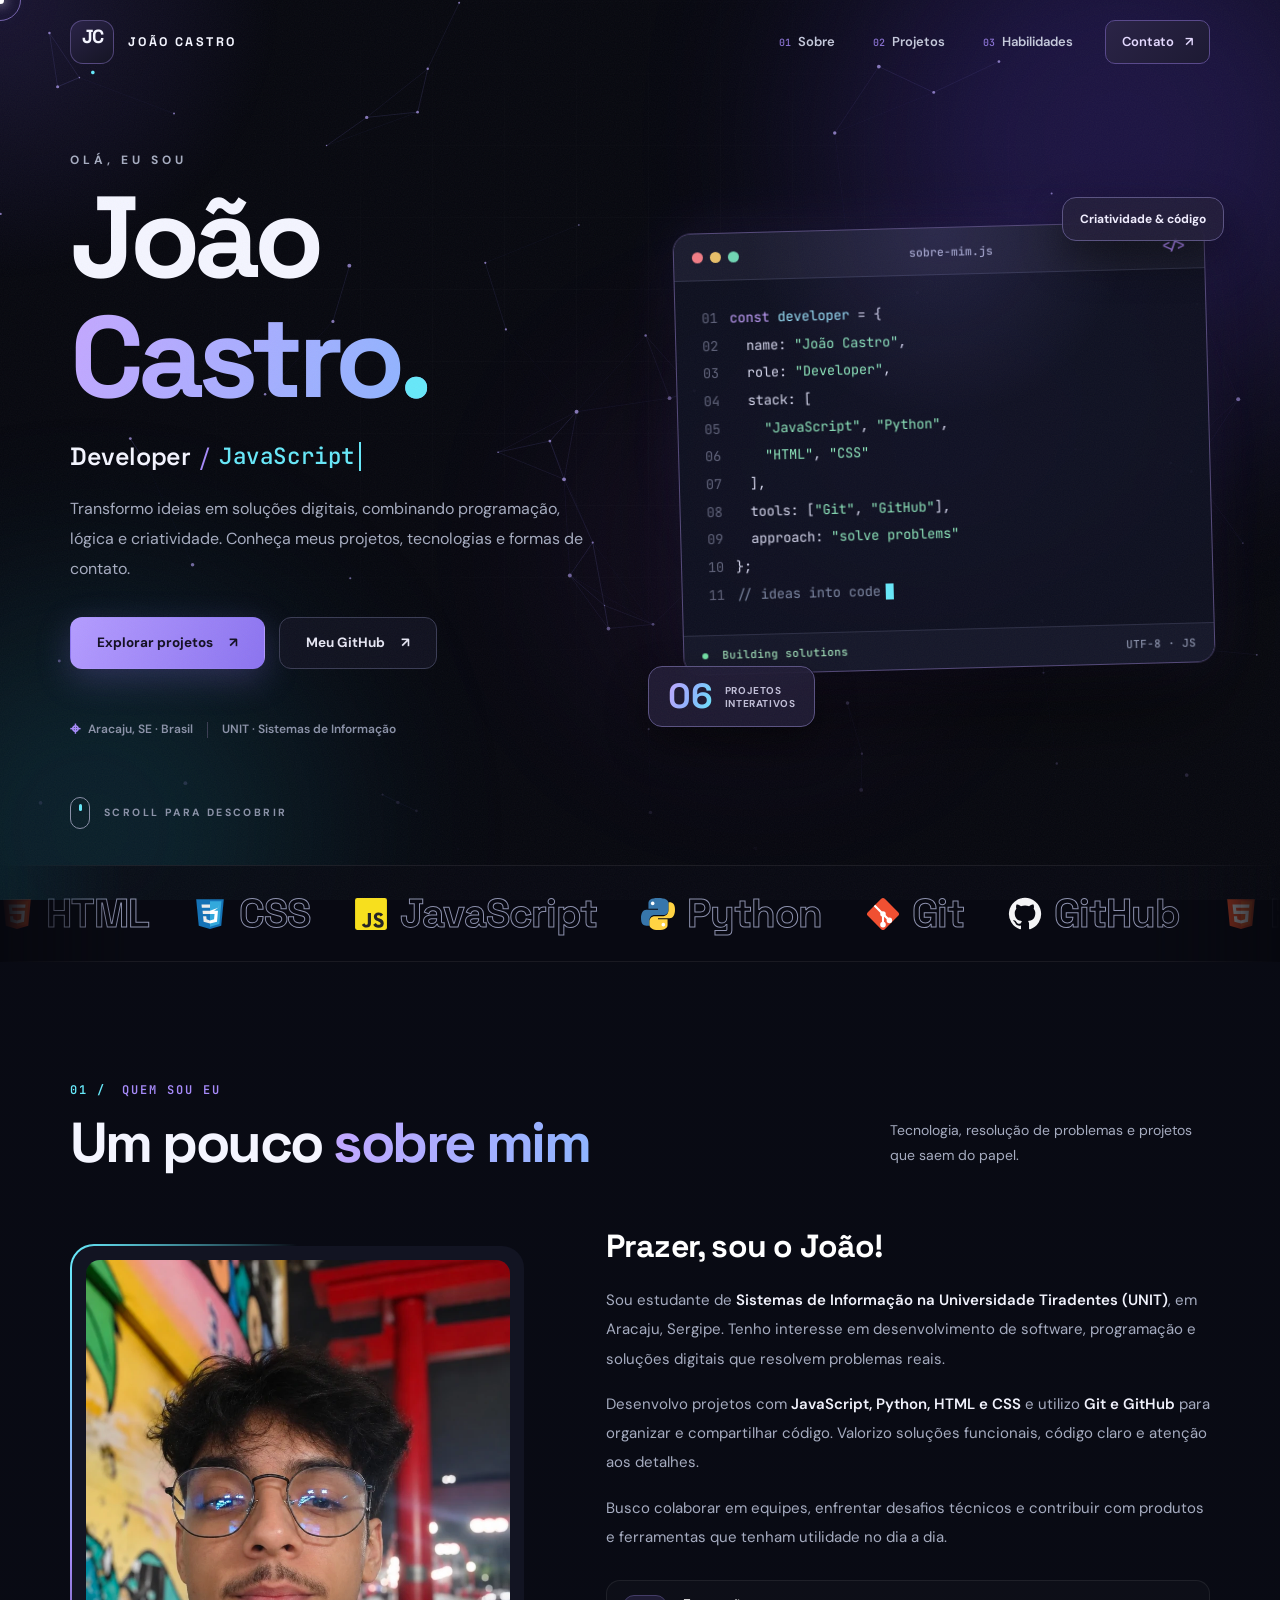
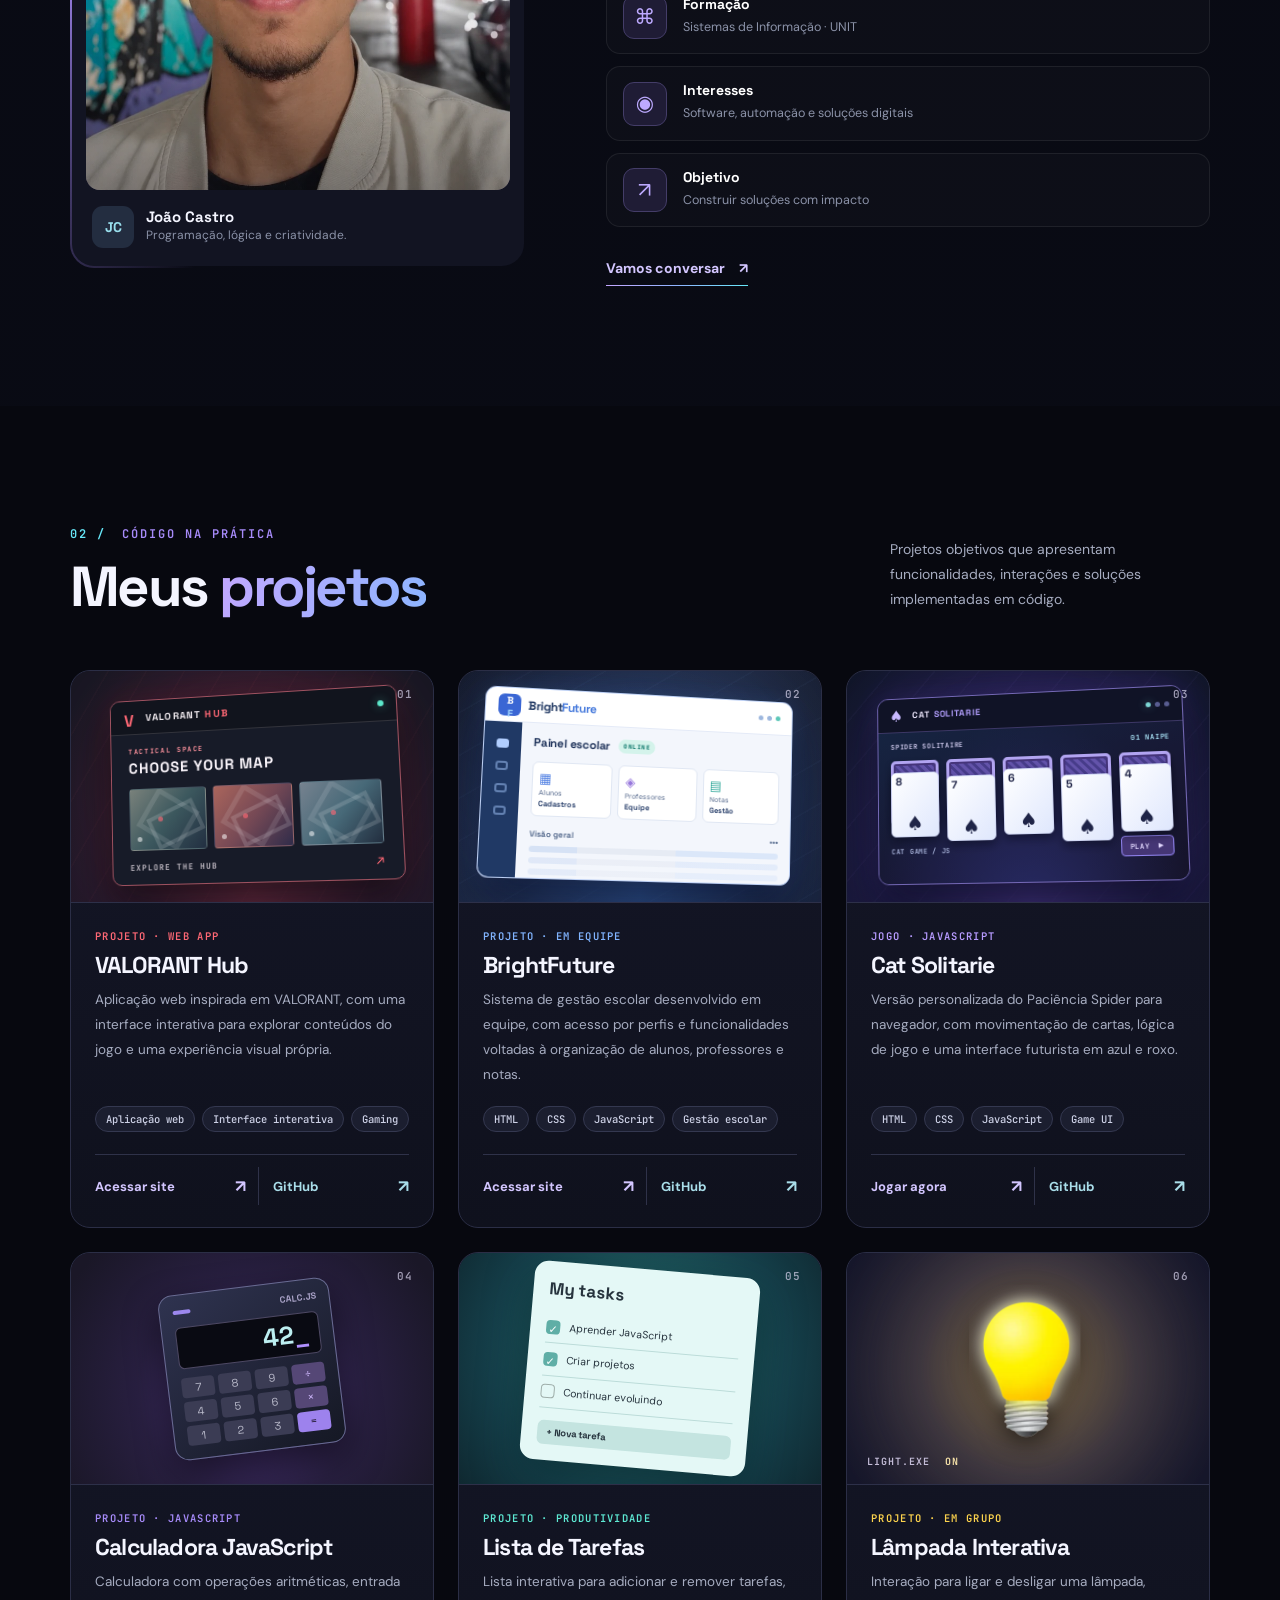
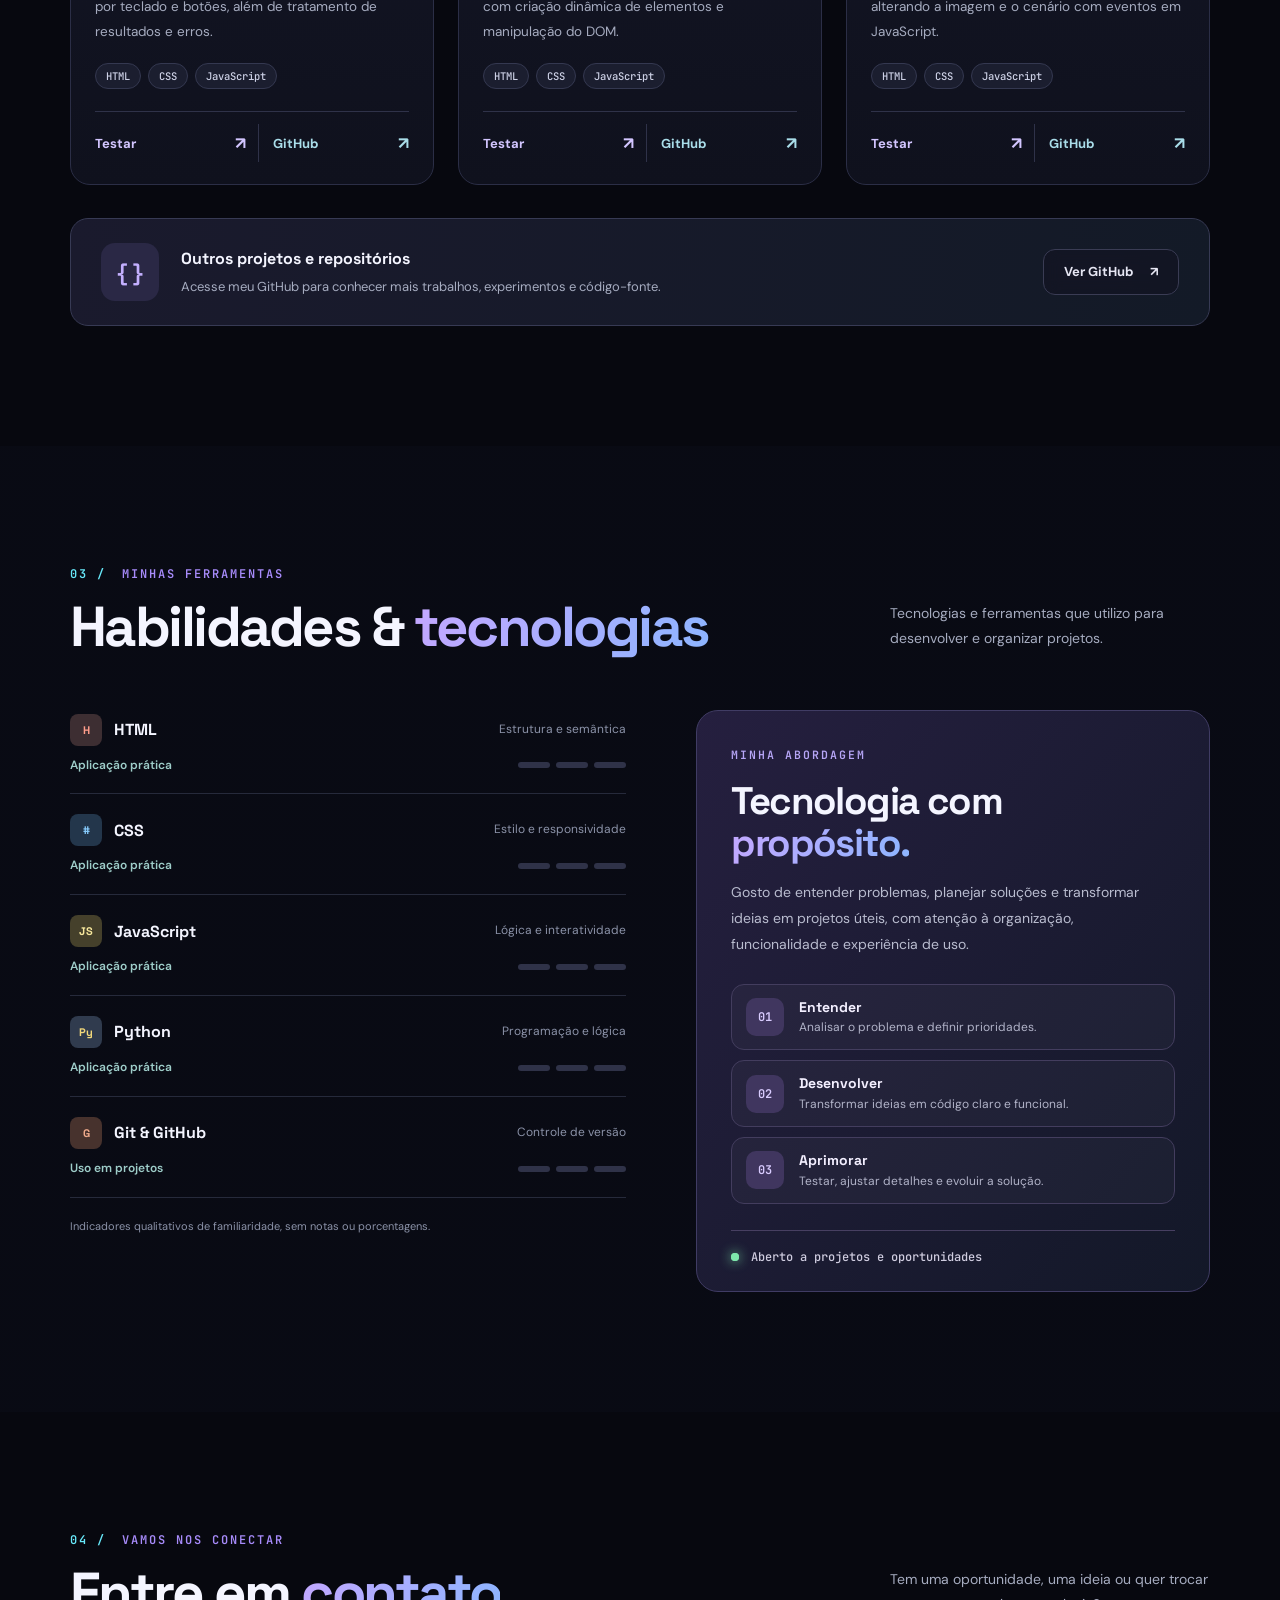
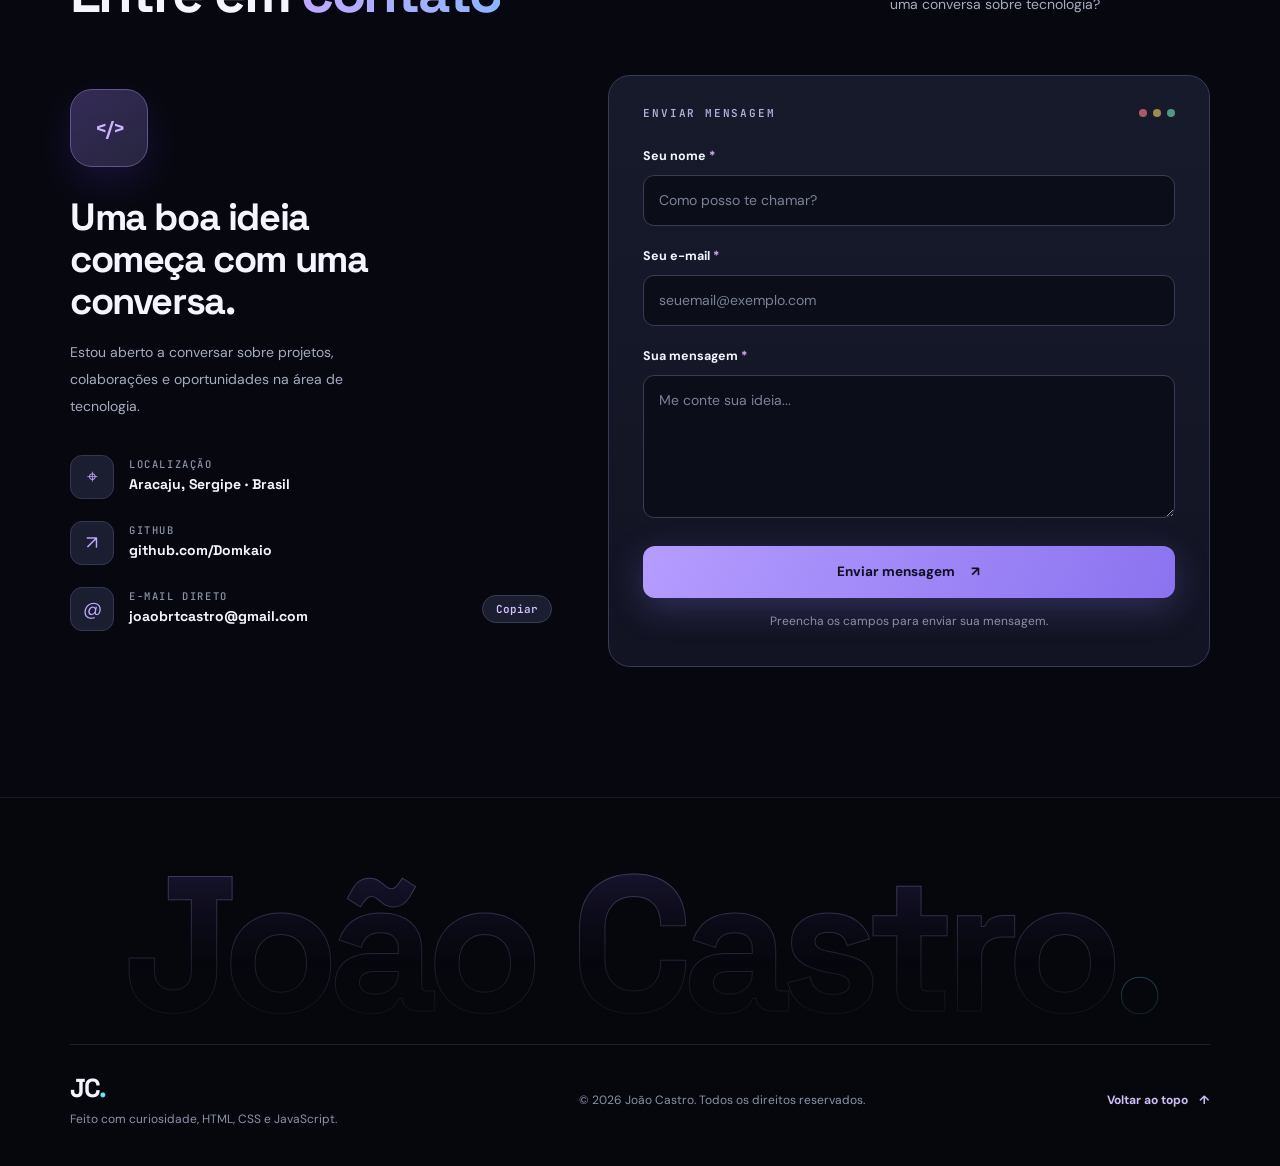
==== commit a931d499: "Add files via upload symbols" ====
--- a/index.html
+++ b/index.html
@@ -118,8 +118,8 @@
         <!-- MARQUEE DE TECNOLOGIAS -->
         <div class="marquee" aria-label="Tecnologias: HTML, CSS, JavaScript, Python, Git e GitHub">
             <div class="marquee-track" aria-hidden="true">
-                <div class="marquee-group"><span>HTML</span><b>♤</b><span>CSS</span><b>♡</b><span>JavaScript</span><b>♧</b><span>Python</span><b>♢</b><span>Git</span><b>♤</b><span>GitHub</span><b>♡</b></div>
-                <div class="marquee-group"><span>HTML</span><b>♤</b><span>CSS</span><b>♡</b><span>JavaScript</span><b>♧</b><span>Python</span><b>♢</b><span>Git</span><b>♤</b><span>GitHub</span><b>♡</b></div>
+                <div class="marquee-group"><div class="marquee-item"><img src="assets/technologies/html.svg" alt="" width="32" height="32"><span>HTML</span></div><div class="marquee-item"><img src="assets/technologies/css.svg" alt="" width="32" height="32"><span>CSS</span></div><div class="marquee-item"><img src="assets/technologies/javascript.svg" alt="" width="32" height="32"><span>JavaScript</span></div><div class="marquee-item"><img src="assets/technologies/python.svg" alt="" width="32" height="32"><span>Python</span></div><div class="marquee-item"><img src="assets/technologies/git.svg" alt="" width="32" height="32"><span>Git</span></div><div class="marquee-item"><img src="assets/technologies/github.svg" alt="" width="32" height="32"><span>GitHub</span></div></div>
+                <div class="marquee-group"><div class="marquee-item"><img src="assets/technologies/html.svg" alt="" width="32" height="32"><span>HTML</span></div><div class="marquee-item"><img src="assets/technologies/css.svg" alt="" width="32" height="32"><span>CSS</span></div><div class="marquee-item"><img src="assets/technologies/javascript.svg" alt="" width="32" height="32"><span>JavaScript</span></div><div class="marquee-item"><img src="assets/technologies/python.svg" alt="" width="32" height="32"><span>Python</span></div><div class="marquee-item"><img src="assets/technologies/git.svg" alt="" width="32" height="32"><span>Git</span></div><div class="marquee-item"><img src="assets/technologies/github.svg" alt="" width="32" height="32"><span>GitHub</span></div></div>
             </div>
         </div>
 
--- a/style.css
+++ b/style.css
@@ -189,7 +189,9 @@
 .marquee-group { display: flex; align-items: center; gap: 44px; padding-right: 44px; }
 .marquee-group span { font: 700 clamp(26px, 3.4vw, 40px) var(--heading); letter-spacing: -1px; color: transparent; -webkit-text-stroke: 1px #8d91ae; transition: color .3s, -webkit-text-stroke-color .3s; }
 .marquee-group span:hover { color: #fff; -webkit-text-stroke-color: transparent; }
-.marquee-group b { color: var(--purple); font-size: 20px; }
+.marquee-item { display: flex; align-items: center; gap: 12px; flex-shrink: 0; white-space: nowrap; }
+.marquee-item img { width: clamp(24px, 2.8vw, 34px); height: clamp(24px, 2.8vw, 34px); object-fit: contain; flex-shrink: 0; }
+.marquee-item:hover span { color: #fff; -webkit-text-stroke-color: transparent; }
 @keyframes marquee { to { transform: translateX(-50%); } }
 
 /* ---------- Seções ---------- */
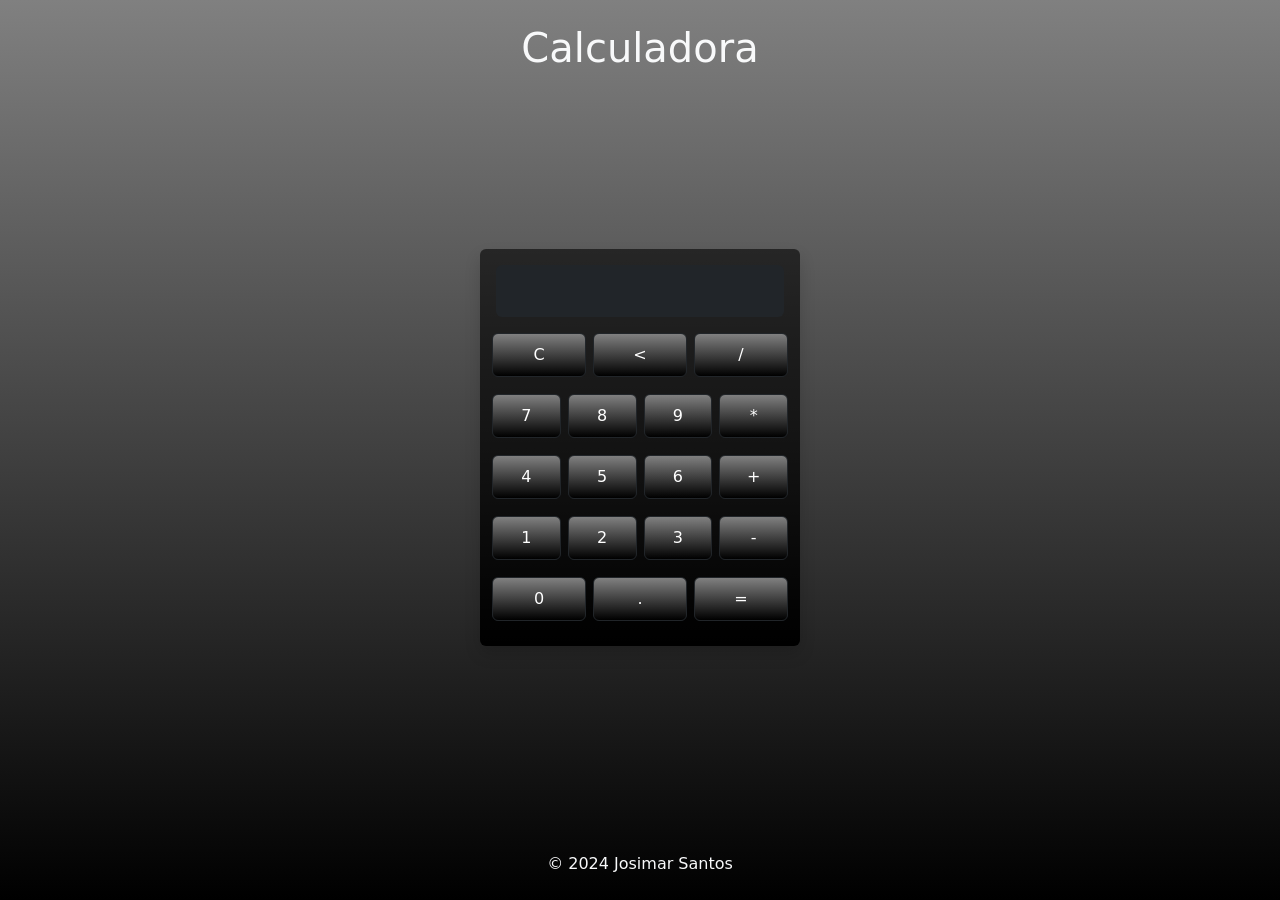
==== commit a2b4227d: "Add files via upload" ====
--- a/index.html
+++ b/index.html
@@ -3,328 +3,53 @@
 <head>
     <meta charset="UTF-8">
     <meta name="viewport" content="width=device-width, initial-scale=1.0">
-    <meta name="theme-color" content="#07080f">
-    <meta name="color-scheme" content="dark">
-    <meta name="description" content="Portfólio de João Castro, Developer. Projetos, habilidades em programação, desenvolvimento de software e contato profissional.">
-    <meta property="og:type" content="website">
-    <meta property="og:title" content="João Castro | Developer">
-    <meta property="og:description" content="Transformo ideias em soluções digitais com JavaScript, Python, HTML e CSS. Conheça meus projetos.">
-    <meta property="og:locale" content="pt_BR">
-    <title>João Castro | Developer</title>
-    <link rel="icon" type="image/svg+xml" href="assets/favicon.svg">
-
-    <!-- Marca o documento antes da pintura: ativa animações e cursor só quando o JS existe. -->
-    <script>
-        (function () {
-            var d = document.documentElement;
-            d.classList.add('js');
-            try {
-                if (window.matchMedia('(hover: hover) and (pointer: fine)').matches) d.classList.add('has-cursor');
-            } catch (e) {}
-        })();
-    </script>
-
-    <link rel="preconnect" href="https://fonts.googleapis.com">
-    <link rel="preconnect" href="https://fonts.gstatic.com" crossorigin>
-    <link rel="stylesheet" href="https://fonts.googleapis.com/css2?family=DM+Sans:wght@400;500;600;700&family=JetBrains+Mono:wght@400;500;700&family=Space+Grotesk:wght@400;500;600;700&display=swap">
+    <title>Calculadora</title>
     <link rel="stylesheet" href="style.css">
-    <script src="script.js" defer></script>
+    <link href="https://cdn.jsdelivr.net/npm/bootstrap@5.3.3/dist/css/bootstrap.min.css" rel="stylesheet" integrity="sha384-QWTKZyjpPEjISv5WaRU9OFeRpok6YctnYmDr5pNlyT2bRjXh0JMhjY6hW+ALEwIH" crossorigin="anonymous">
 </head>
 <body>
-    <a class="skip-link" href="#conteudo">Pular para o conteúdo</a>
-
-    <!-- Camadas globais -->
-    <div class="preloader" id="preloader" aria-hidden="true">
-        <div class="preloader-mark">JC<span>.</span></div>
-        <div class="preloader-bar"><span></span></div>
-    </div>
-    <div class="scroll-progress" id="scroll-progress" aria-hidden="true"></div>
-    <div class="aurora" aria-hidden="true"><i></i><i></i><i></i></div>
-    <div class="grain" aria-hidden="true"></div>
-    <div class="cursor-glow" id="cursor-glow" aria-hidden="true"></div>
-    <div class="cursor cursor-ring" id="cursor-ring" aria-hidden="true"><div class="cursor-ring-inner"><span class="cursor-label" id="cursor-label"></span></div></div>
-    <div class="cursor cursor-dot" id="cursor-dot" aria-hidden="true"></div>
-
-    <header class="site-header" id="topo">
-        <div class="container header-inner">
-            <a class="brand" href="#" aria-label="João Castro, voltar ao topo">
-                <span class="brand-symbol">JC<span class="brand-period">.</span></span>
-                <span class="brand-name">JOÃO CASTRO</span>
-            </a>
-
-            <button class="menu-toggle" id="menu-toggle" type="button" aria-label="Abrir menu" aria-expanded="false" aria-controls="main-nav">
-                <span></span><span></span><span></span>
-            </button>
-
-            <nav class="main-nav" id="main-nav" aria-label="Navegação principal">
-                <a href="#sobre"><i>01</i>Sobre</a>
-                <a href="#projetos"><i>02</i>Projetos</a>
-                <a href="#habilidades"><i>03</i>Habilidades</a>
-                <a href="#contato" class="nav-contact" data-magnetic>Contato <span aria-hidden="true">↗</span></a>
-            </nav>
-        </div>
+    <header class="header text-center my-4">
+        <h1 class="text-light">Calculadora</h1>
     </header>
-
-    <main id="conteudo">
-        <!-- HERO -->
-        <div class="hero-wrap" id="hero-wrap">
-            <canvas class="network" id="network" aria-hidden="true"></canvas>
-            <section class="hero container" aria-labelledby="hero-heading">
-                <div class="hero-copy">
-                    <p class="hero-kicker" data-hero="2">OLÁ, EU SOU</p>
-                    <h1 id="hero-heading" aria-label="João Castro">
-                        <span class="line" aria-hidden="true"><span class="word" data-hero-word="1">João</span></span>
-                        <span class="line" aria-hidden="true"><span class="word gradient-text" data-hero-word="2">Castro<span class="title-dot">.</span></span></span>
-                    </h1>
-                    <p class="hero-role" data-hero="3">
-                        <span class="role-static">Developer</span>
-                        <span class="role-sep" aria-hidden="true">/</span>
-                        <span class="typed" id="typed" aria-hidden="true">JavaScript</span><span class="typed-caret" aria-hidden="true"></span>
-                    </p>
-                    <p class="hero-description" data-hero="4">Transformo ideias em soluções digitais, combinando programação, lógica e criatividade. Conheça meus projetos, tecnologias e formas de contato.</p>
-                    <div class="hero-actions" data-hero="5">
-                        <a class="button button-primary" href="#projetos" data-magnetic>Explorar projetos <span aria-hidden="true">↗</span></a>
-                        <a class="button button-secondary" href="https://github.com/Domkaio" target="_blank" rel="noopener noreferrer" data-magnetic>Meu GitHub <span aria-hidden="true">↗</span></a>
-                    </div>
-                    <div class="hero-meta" data-hero="6"><span><span class="meta-icon">⌖</span> Aracaju, SE · Brasil</span><span class="meta-separator"></span><span>UNIT · Sistemas de Informação</span></div>
+    <main class="d-flex justify-content-center">
+        <div class="calc bg-black bg-gradient p-3 rounded shadow">
+            <div class="display bg-dark pb-3 mb-3 rounded text-light text-end" id="display"></div>
+            <div class="btns">
+                <div class="row g-2"> 
+                    <button onclick="clearAll()" class="btn col btn-dark d-flex justify-content-center align-items-center" aria-label="Clear">C</button>
+                    <button onclick="backspace()" class="btn col btn-dark d-flex justify-content-center align-items-center" aria-label="Backspace"><</button>
+                    <button onclick="pressed('/')" class="btn col btn-dark d-flex justify-content-center align-items-center" aria-label="Divide">/</button>
                 </div>
-
-                <div class="hero-visual" data-hero="3" aria-label="Painel decorativo com informações de programação">
-                    <div class="visual-halo" aria-hidden="true"></div>
-                    <div class="code-window" data-tilt="7">
-                        <div class="window-top"><span class="window-dots"><i></i><i></i><i></i></span><span>sobre-mim.js</span><span class="window-symbol">&lt;/&gt;</span></div>
-                        <div class="code-content" aria-hidden="true">
-                            <div style="--i:0"><span class="code-number">01</span><span class="code-purple">const</span> <span class="code-blue">developer</span> = {</div>
-                            <div style="--i:1"><span class="code-number">02</span>&nbsp;&nbsp;name: <span class="code-green">"João Castro"</span>,</div>
-                            <div style="--i:2"><span class="code-number">03</span>&nbsp;&nbsp;role: <span class="code-green">"Developer"</span>,</div>
-                            <div style="--i:3"><span class="code-number">04</span>&nbsp;&nbsp;stack: [</div>
-                            <div style="--i:4"><span class="code-number">05</span>&nbsp;&nbsp;&nbsp;&nbsp;<span class="code-green">"JavaScript"</span>, <span class="code-green">"Python"</span>,</div>
-                            <div style="--i:5"><span class="code-number">06</span>&nbsp;&nbsp;&nbsp;&nbsp;<span class="code-green">"HTML"</span>, <span class="code-green">"CSS"</span></div>
-                            <div style="--i:6"><span class="code-number">07</span>&nbsp;&nbsp;],</div>
-                            <div style="--i:7"><span class="code-number">08</span>&nbsp;&nbsp;tools: [<span class="code-green">"Git"</span>, <span class="code-green">"GitHub"</span>],</div>
-                            <div style="--i:8"><span class="code-number">09</span>&nbsp;&nbsp;approach: <span class="code-green">"solve problems"</span></div>
-                            <div style="--i:9"><span class="code-number">10</span>};</div>
-                            <div style="--i:10"><span class="code-number">11</span><span class="code-comment">// ideas into code</span><span class="code-caret"></span></div>
-                        </div>
-                        <div class="window-footer"><span class="online-pill"><span></span> Building solutions</span><span>UTF-8 · JS</span></div>
-                    </div>
-                    <div class="floating-badge badge-top">Criatividade &amp; código</div>
-                    <div class="floating-badge badge-bottom"><strong>06</strong><span>projetos<br>interativos</span></div>
+                <div class="row g-2 mt-2">
+                    <button onclick="pressed('7')" class="btn col btn-dark d-flex justify-content-center align-items-center" aria-label="Seven">7</button>
+                    <button onclick="pressed('8')" class="btn col btn-dark d-flex justify-content-center align-items-center" aria-label="Eight">8</button>
+                    <button onclick="pressed('9')" class="btn col btn-dark d-flex justify-content-center align-items-center" aria-label="Nine">9</button>
+                    <button onclick="pressed('*')" class="btn col btn-dark d-flex justify-content-center align-items-center" aria-label="Multiply">*</button>
                 </div>
-                <a href="#sobre" class="scroll-hint" data-hero="6"><span class="mouse" aria-hidden="true"><i></i></span> SCROLL PARA DESCOBRIR</a>
-            </section>
-        </div>
-
-        <!-- MARQUEE DE TECNOLOGIAS -->
-        <div class="marquee" aria-label="Tecnologias: HTML, CSS, JavaScript, Python, Git e GitHub">
-            <div class="marquee-track" aria-hidden="true">
-                <div class="marquee-group"><div class="marquee-item"><img src="assets/technologies/html.svg" alt="" width="32" height="32"><span>HTML</span></div><div class="marquee-item"><img src="assets/technologies/css.svg" alt="" width="32" height="32"><span>CSS</span></div><div class="marquee-item"><img src="assets/technologies/javascript.svg" alt="" width="32" height="32"><span>JavaScript</span></div><div class="marquee-item"><img src="assets/technologies/python.svg" alt="" width="32" height="32"><span>Python</span></div><div class="marquee-item"><img src="assets/technologies/git.svg" alt="" width="32" height="32"><span>Git</span></div><div class="marquee-item"><img src="assets/technologies/github.svg" alt="" width="32" height="32"><span>GitHub</span></div></div>
-                <div class="marquee-group"><div class="marquee-item"><img src="assets/technologies/html.svg" alt="" width="32" height="32"><span>HTML</span></div><div class="marquee-item"><img src="assets/technologies/css.svg" alt="" width="32" height="32"><span>CSS</span></div><div class="marquee-item"><img src="assets/technologies/javascript.svg" alt="" width="32" height="32"><span>JavaScript</span></div><div class="marquee-item"><img src="assets/technologies/python.svg" alt="" width="32" height="32"><span>Python</span></div><div class="marquee-item"><img src="assets/technologies/git.svg" alt="" width="32" height="32"><span>Git</span></div><div class="marquee-item"><img src="assets/technologies/github.svg" alt="" width="32" height="32"><span>GitHub</span></div></div>
+                <div class="row g-2 mt-2">
+                    <button onclick="pressed('4')" class="btn col btn-dark d-flex justify-content-center align-items-center" aria-label="Four">4</button>
+                    <button onclick="pressed('5')" class="btn col btn-dark d-flex justify-content-center align-items-center" aria-label="Five">5</button>
+                    <button onclick="pressed('6')" class="btn col btn-dark d-flex justify-content-center align-items-center" aria-label="Six">6</button>
+                    <button onclick="pressed('+')" class="btn col btn-dark d-flex justify-content-center align-items-center" aria-label="Add">+</button>
+                </div>
+                <div class="row g-2 mt-2">
+                    <button onclick="pressed('1')" class="btn col btn-dark d-flex justify-content-center align-items-center" aria-label="One">1</button>
+                    <button onclick="pressed('2')" class="btn col btn-dark d-flex justify-content-center align-items-center" aria-label="Two">2</button>
+                    <button onclick="pressed('3')" class="btn col btn-dark d-flex justify-content-center align-items-center" aria-label="Three">3</button>
+                    <button onclick="pressed('-')" class="btn col btn-dark d-flex justify-content-center align-items-center" aria-label="Subtract">-</button>
+                </div>
+                <div class="row g-2 mt-2">
+                    <button onclick="pressed('0')" class="btn col btn-dark d-flex justify-content-center align-items-center" aria-label="Zero">0</button>
+                    <button onclick="pressed('.')" class="btn col btn-dark d-flex justify-content-center align-items-center" aria-label="Decimal">.</button>
+                    <button onclick="calculate()" class="btn col btn-dark d-flex justify-content-center align-items-center" aria-label="Equals">=</button>
+                </div>
             </div>
         </div>
-
-        <!-- SOBRE -->
-        <section class="section about-section" id="sobre" aria-labelledby="about-title">
-            <div class="container">
-                <div class="section-heading" data-reveal><div><p class="section-label"><span>01 /</span> QUEM SOU EU</p><h2 id="about-title">Um pouco <span class="gradient-text">sobre mim</span></h2></div><p>Tecnologia, resolução de problemas e projetos que saem do papel.</p></div>
-                <div class="about-grid">
-                    <div class="portrait-panel" data-reveal>
-                        <div class="portrait-border" data-tilt="5">
-                            <div class="portrait-inner">
-                                <div class="portrait-frame"><img src="assets/joao-castro-800.webp" srcset="assets/joao-castro-400.webp 400w, assets/joao-castro-800.webp 800w" sizes="(max-width: 600px) calc(100vw - 64px), (max-width: 850px) 460px, 430px" alt="Foto de João Castro usando óculos, com um mural colorido ao fundo" width="800" height="1000" loading="lazy" decoding="async"></div>
-                                <div class="portrait-caption"><span class="caption-star" aria-hidden="true">JC</span><div><strong>João Castro</strong><small>Programação, lógica e criatividade.</small></div></div>
-                            </div>
-                        </div>
-                    </div>
-                    <div class="about-copy">
-                        <p class="about-lead" data-reveal>Prazer, sou o João!</p>
-                        <p data-reveal>Sou estudante de <strong>Sistemas de Informação na Universidade Tiradentes (UNIT)</strong>, em Aracaju, Sergipe. Tenho interesse em desenvolvimento de software, programação e soluções digitais que resolvem problemas reais.</p>
-                        <p data-reveal>Desenvolvo projetos com <strong>JavaScript, Python, HTML e CSS</strong> e utilizo <strong>Git e GitHub</strong> para organizar e compartilhar código. Valorizo soluções funcionais, código claro e atenção aos detalhes.</p>
-                        <p data-reveal>Busco colaborar em equipes, enfrentar desafios técnicos e contribuir com produtos e ferramentas que tenham utilidade no dia a dia.</p>
-                        <div class="about-highlights">
-                            <div class="spot" data-spot data-reveal><span class="highlight-icon">⌘</span><div><strong>Formação</strong><span>Sistemas de Informação · UNIT</span></div></div>
-                            <div class="spot" data-spot data-reveal><span class="highlight-icon">◉</span><div><strong>Interesses</strong><span>Software, automação e soluções digitais</span></div></div>
-                            <div class="spot" data-spot data-reveal><span class="highlight-icon">↗</span><div><strong>Objetivo</strong><span>Construir soluções com impacto</span></div></div>
-                        </div>
-                        <a href="#contato" class="text-link" data-reveal>Vamos conversar <span aria-hidden="true">↗</span></a>
-                    </div>
-                </div>
-            </div>
-        </section>
-
-        <!-- PROJETOS -->
-        <section class="section projects-section" id="projetos" aria-labelledby="projects-title">
-            <div class="container">
-                <div class="section-heading" data-reveal><div><p class="section-label"><span>02 /</span> CÓDIGO NA PRÁTICA</p><h2 id="projects-title">Meus <span class="gradient-text">projetos</span></h2></div><p>Projetos objetivos que apresentam funcionalidades, interações e soluções implementadas em código.</p></div>
-                <div class="project-grid">
-                    <article class="project-card spot" data-tilt="5" data-spot data-reveal style="--accent:#ff6875">
-                        <div class="project-visual valorant-visual" aria-hidden="true">
-                            <div class="valorant-ambient"></div>
-                            <div class="valorant-preview">
-                                <div class="valorant-preview-top"><span class="valorant-v">V</span><span>VALORANT <b>HUB</b></span><i></i></div>
-                                <div class="valorant-preview-body">
-                                    <div class="valorant-preview-heading"><small>TACTICAL SPACE</small><strong>CHOOSE YOUR MAP</strong></div>
-                                    <div class="valorant-map-cards"><span class="valorant-map map-a"><i></i></span><span class="valorant-map map-b"><i></i></span><span class="valorant-map map-c"><i></i></span></div>
-                                    <div class="valorant-preview-bottom"><span>EXPLORE THE HUB</span><span>↗</span></div>
-                                </div>
-                            </div>
-                            <span class="project-number">01</span>
-                        </div>
-                        <div class="project-body">
-                            <div class="project-category">PROJETO · WEB APP</div>
-                            <h3>VALORANT Hub</h3>
-                            <p>Aplicação web inspirada em VALORANT, com uma interface interativa para explorar conteúdos do jogo e uma experiência visual própria.</p>
-                            <div class="project-tags"><span>Aplicação web</span><span>Interface interativa</span><span>Gaming</span></div>
-                            <div class="project-links"><a class="project-link" href="https://domkaio.github.io/valorant-hub/" target="_blank" rel="noopener noreferrer" aria-label="Abrir site do VALORANT Hub">Acessar site <span aria-hidden="true">↗</span></a><a class="project-link project-link-github" href="https://github.com/Domkaio/valorant-hub" target="_blank" rel="noopener noreferrer" aria-label="Ver código do VALORANT Hub no GitHub">GitHub <span aria-hidden="true">↗</span></a></div>
-                        </div>
-                    </article>
-
-                    <!-- BrightFuture: projeto acadêmico desenvolvido em equipe -->
-                    <article class="project-card spot" data-tilt="5" data-spot data-reveal style="--accent:#81b4ff">
-                        <div class="project-visual brightfuture-visual" aria-hidden="true">
-                            <div class="bf-halo"></div>
-                            <div class="bf-preview">
-                                <div class="bf-preview-header">
-                                    <span class="bf-mark">B<span>F</span></span>
-                                    <span class="bf-wordmark">Bright<span>Future</span></span>
-                                    <span class="bf-preview-dots"><i></i><i></i><i></i></span>
-                                </div>
-                                <div class="bf-preview-content">
-                                    <div class="bf-sidebar"><span class="bf-side-active"></span><span></span><span></span><span></span></div>
-                                    <div class="bf-dashboard">
-                                        <div class="bf-heading">Painel escolar <span class="bf-tiny-pill">ONLINE</span></div>
-                                        <div class="bf-summary">
-                                            <div><span class="bf-summary-icon bf-blue">▦</span><small>Alunos</small><b>Cadastros</b></div>
-                                            <div><span class="bf-summary-icon bf-purple">◈</span><small>Professores</small><b>Equipe</b></div>
-                                            <div><span class="bf-summary-icon bf-teal">▤</span><small>Notas</small><b>Gestão</b></div>
-                                        </div>
-                                        <div class="bf-data-title">Visão geral <span>•••</span></div>
-                                        <div class="bf-data-lines"><i></i><i></i><i></i></div>
-                                    </div>
-                                </div>
-                            </div>
-                            <span class="project-number">02</span>
-                        </div>
-                        <div class="project-body">
-                            <div class="project-category">PROJETO · EM EQUIPE</div>
-                            <h3>BrightFuture</h3>
-                            <p>Sistema de gestão escolar desenvolvido em equipe, com acesso por perfis e funcionalidades voltadas à organização de alunos, professores e notas.</p>
-                            <div class="project-tags"><span>HTML</span><span>CSS</span><span>JavaScript</span><span>Gestão escolar</span></div>
-                            <div class="project-links"><a class="project-link" href="https://kawhan010.github.io/BrightFuture/login.html" target="_blank" rel="noopener noreferrer" aria-label="Acessar o sistema BrightFuture">Acessar site <span aria-hidden="true">↗</span></a><a class="project-link project-link-github" href="https://github.com/Kawhan010/BrightFuture" target="_blank" rel="noopener noreferrer" aria-label="Ver código do BrightFuture no GitHub, repositório da equipe">GitHub <span aria-hidden="true">↗</span></a></div>
-                        </div>
-                    </article>
-
-                    <!-- Cat Solitarie: Paciência Spider publicado no GitHub Pages -->
-                    <article class="project-card spot" data-tilt="5" data-spot data-reveal style="--accent:#b79bff">
-                        <div class="project-visual cat-solitarie-visual" aria-hidden="true">
-                            <div class="cat-ambient"></div>
-                            <div class="cat-preview">
-                                <div class="cat-preview-top">
-                                    <span class="cat-preview-logo"><span class="cat-ears">♠</span> CAT <b>SOLITARIE</b></span>
-                                    <span class="cat-preview-lights"><i></i><i></i><i></i></span>
-                                </div>
-                                <div class="cat-preview-board">
-                                    <div class="cat-preview-caption">SPIDER SOLITAIRE <span>01 NAIPE</span></div>
-                                    <div class="cat-columns">
-                                        <div class="cat-column"><span class="cat-card cat-card-back"></span><span class="cat-card cat-card-face"><b>8</b><strong>♠</strong></span></div>
-                                        <div class="cat-column"><span class="cat-card cat-card-back"></span><span class="cat-card cat-card-face"><b>7</b><strong>♠</strong></span></div>
-                                        <div class="cat-column"><span class="cat-card cat-card-back"></span><span class="cat-card cat-card-face"><b>6</b><strong>♠</strong></span></div>
-                                        <div class="cat-column"><span class="cat-card cat-card-back"></span><span class="cat-card cat-card-face"><b>5</b><strong>♠</strong></span></div>
-                                        <div class="cat-column"><span class="cat-card cat-card-back"></span><span class="cat-card cat-card-face"><b>4</b><strong>♠</strong></span></div>
-                                    </div>
-                                    <div class="cat-preview-footer"><span>CAT GAME / JS</span><span class="cat-preview-play">PLAY <b>▶</b></span></div>
-                                </div>
-                            </div>
-                            <span class="project-number">03</span>
-                        </div>
-                        <div class="project-body">
-                            <div class="project-category">JOGO · JAVASCRIPT</div>
-                            <h3>Cat Solitarie</h3>
-                            <p>Versão personalizada do Paciência Spider para navegador, com movimentação de cartas, lógica de jogo e uma interface futurista em azul e roxo.</p>
-                            <div class="project-tags"><span>HTML</span><span>CSS</span><span>JavaScript</span><span>Game UI</span></div>
-                            <div class="project-links"><a class="project-link" href="https://domkaio.github.io/cat-solitarie/" target="_blank" rel="noopener noreferrer" aria-label="Jogar Cat Solitarie">Jogar agora <span aria-hidden="true">↗</span></a><a class="project-link project-link-github" href="https://github.com/Domkaio/cat-solitarie" target="_blank" rel="noopener noreferrer" aria-label="Ver código do Cat Solitarie no GitHub">GitHub <span aria-hidden="true">↗</span></a></div>
-                        </div>
-                    </article>
-
-                    <article class="project-card spot" data-tilt="5" data-spot data-reveal style="--accent:#a78bfa">
-                        <div class="project-visual calculator-visual" aria-hidden="true"><div class="mini-calculator"><div class="mini-calculator-head"><span></span><span>CALC.JS</span></div><div class="mini-result"><span id="mini-result-value">128</span><span class="mini-cursor">_</span></div><div class="mini-keys"><i>7</i><i>8</i><i>9</i><i>÷</i><i>4</i><i>5</i><i>6</i><i>×</i><i>1</i><i>2</i><i>3</i><i class="mini-equal">=</i></div></div><span class="project-number">04</span></div>
-                        <div class="project-body"><div class="project-category">PROJETO · JAVASCRIPT</div><h3>Calculadora JavaScript</h3><p>Calculadora com operações aritméticas, entrada por teclado e botões, além de tratamento de resultados e erros.</p><div class="project-tags"><span>HTML</span><span>CSS</span><span>JavaScript</span></div><div class="project-links"><a class="project-link" href="projetos/calculadora/index.html" target="_blank" rel="noopener noreferrer" aria-label="Testar miniprojeto Calculadora JavaScript">Testar <span aria-hidden="true">↗</span></a><a class="project-link project-link-github" href="https://github.com/Domkaio/miniprojeto-calculadora" target="_blank" rel="noopener noreferrer" aria-label="Ver código de Calculadora JavaScript no GitHub">GitHub <span aria-hidden="true">↗</span></a></div></div>
-                    </article>
-
-                    <article class="project-card spot" data-tilt="5" data-spot data-reveal style="--accent:#5eead4">
-                        <div class="project-visual todo-visual" aria-hidden="true"><div class="mini-todo"><span class="todo-heading">My tasks</span><div class="todo-row"><b>✓</b><span>Aprender JavaScript</span></div><div class="todo-row"><b>✓</b><span>Criar projetos</span></div><div class="todo-row pending"><b>✓</b><span>Continuar evoluindo</span></div><div class="todo-add">+ Nova tarefa</div></div><span class="project-number">05</span></div>
-                        <div class="project-body"><div class="project-category">PROJETO · PRODUTIVIDADE</div><h3>Lista de Tarefas</h3><p>Lista interativa para adicionar e remover tarefas, com criação dinâmica de elementos e manipulação do DOM.</p><div class="project-tags"><span>HTML</span><span>CSS</span><span>JavaScript</span></div><div class="project-links"><a class="project-link" href="projetos/lista-de-tarefas/index.html" target="_blank" rel="noopener noreferrer" aria-label="Testar miniprojeto Lista de Tarefas">Testar <span aria-hidden="true">↗</span></a><a class="project-link project-link-github" href="https://github.com/Domkaio/miniprojeto-lista-de-tarefas" target="_blank" rel="noopener noreferrer" aria-label="Ver código de Lista de Tarefas no GitHub">GitHub <span aria-hidden="true">↗</span></a></div></div>
-                    </article>
-
-                    <article class="project-card spot" data-tilt="5" data-spot data-reveal style="--accent:#fcd34d">
-                        <div class="project-visual lamp-visual" aria-hidden="true"><div class="lamp-glow"></div><img src="projetos/lampada/assets/lamp_on.png" alt="" width="240" height="360" loading="lazy"><span class="lamp-caption">LIGHT.EXE <span>ON</span></span><span class="project-number">06</span></div>
-                        <div class="project-body"><div class="project-category">PROJETO · EM GRUPO</div><h3>Lâmpada Interativa</h3><p>Interação para ligar e desligar uma lâmpada, alterando a imagem e o cenário com eventos em JavaScript.</p><div class="project-tags"><span>HTML</span><span>CSS</span><span>JavaScript</span></div><div class="project-links"><a class="project-link" href="projetos/lampada/index.html" target="_blank" rel="noopener noreferrer" aria-label="Testar miniprojeto Lâmpada Interativa">Testar <span aria-hidden="true">↗</span></a><a class="project-link project-link-github" href="https://github.com/Domkaio/miniprojeto-lampada" target="_blank" rel="noopener noreferrer" aria-label="Ver código de Lâmpada Interativa no GitHub">GitHub <span aria-hidden="true">↗</span></a></div></div>
-                    </article>
-                </div>
-                <div class="github-banner spot" data-spot data-reveal><div class="github-mark" aria-hidden="true">{ }</div><div><strong>Outros projetos e repositórios</strong><p>Acesse meu GitHub para conhecer mais trabalhos, experimentos e código-fonte.</p></div><a class="button button-secondary" href="https://github.com/Domkaio" target="_blank" rel="noopener noreferrer" data-magnetic>Ver GitHub <span aria-hidden="true">↗</span></a></div>
-            </div>
-        </section>
-
-        <!-- HABILIDADES -->
-        <section class="section skills-section" id="habilidades" aria-labelledby="skills-title">
-            <div class="container"><div class="section-heading" data-reveal><div><p class="section-label"><span>03 /</span> MINHAS FERRAMENTAS</p><h2 id="skills-title">Habilidades &amp; <span class="gradient-text">tecnologias</span></h2></div><p>Tecnologias e ferramentas que utilizo para desenvolver e organizar projetos.</p></div>
-            <div class="skills-grid">
-                <div class="skills-list" aria-label="Habilidades e níveis descritivos de familiaridade">
-                    <div class="skill-item" data-reveal><div class="skill-top"><span><span class="skill-square html-square">H</span> HTML</span><small>Estrutura e semântica</small></div><div class="skill-competence" aria-label="HTML: Aplicação prática"><span class="skill-level">Aplicação prática</span><span class="skill-pips" aria-hidden="true"><i class="filled"></i><i class="filled"></i><i class="filled"></i></span></div></div>
-                    <div class="skill-item" data-reveal><div class="skill-top"><span><span class="skill-square css-square">#</span> CSS</span><small>Estilo e responsividade</small></div><div class="skill-competence" aria-label="CSS: Aplicação prática"><span class="skill-level">Aplicação prática</span><span class="skill-pips" aria-hidden="true"><i class="filled"></i><i class="filled"></i><i class="filled"></i></span></div></div>
-                    <div class="skill-item" data-reveal><div class="skill-top"><span><span class="skill-square js-square">JS</span> JavaScript</span><small>Lógica e interatividade</small></div><div class="skill-competence" aria-label="JavaScript: Aplicação prática"><span class="skill-level">Aplicação prática</span><span class="skill-pips" aria-hidden="true"><i class="filled"></i><i class="filled"></i><i class="filled"></i></span></div></div>
-                    <div class="skill-item" data-reveal><div class="skill-top"><span><span class="skill-square python-square">Py</span> Python</span><small>Programação e lógica</small></div><div class="skill-competence" aria-label="Python: Aplicação prática"><span class="skill-level">Aplicação prática</span><span class="skill-pips" aria-hidden="true"><i class="filled"></i><i class="filled"></i><i></i></span></div></div>
-                    <div class="skill-item" data-reveal><div class="skill-top"><span><span class="skill-square git-square">G</span> Git &amp; GitHub</span><small>Controle de versão</small></div><div class="skill-competence" aria-label="Git &amp; GitHub: Uso em projetos"><span class="skill-level">Uso em projetos</span><span class="skill-pips" aria-hidden="true"><i class="filled"></i><i class="filled"></i><i></i></span></div></div>
-                    <p class="skills-disclaimer" data-reveal>Indicadores qualitativos de familiaridade, sem notas ou porcentagens.</p>
-                </div>
-                <div class="learning-card spot" data-spot data-reveal>
-                    <div class="learning-intro">
-                        <p class="learning-label">MINHA ABORDAGEM</p>
-                        <h3>Tecnologia com <span class="gradient-text">propósito.</span></h3>
-                        <p>Gosto de entender problemas, planejar soluções e transformar ideias em projetos úteis, com atenção à organização, funcionalidade e experiência de uso.</p>
-                    </div>
-                    <div class="approach-steps" aria-label="Meu processo de desenvolvimento">
-                        <div class="approach-step"><span class="step-number">01</span><div><strong>Entender</strong><small>Analisar o problema e definir prioridades.</small></div></div>
-                        <div class="approach-step"><span class="step-number">02</span><div><strong>Desenvolver</strong><small>Transformar ideias em código claro e funcional.</small></div></div>
-                        <div class="approach-step"><span class="step-number">03</span><div><strong>Aprimorar</strong><small>Testar, ajustar detalhes e evoluir a solução.</small></div></div>
-                    </div>
-                    <div class="learning-bottom"><span class="pulse-dot"></span> Aberto a projetos e oportunidades</div>
-                </div>
-            </div></div>
-        </section>
-
-        <!-- CONTATO -->
-        <section class="section contact-section" id="contato" aria-labelledby="contact-title"><div class="container"><div class="section-heading" data-reveal><div><p class="section-label"><span>04 /</span> VAMOS NOS CONECTAR</p><h2 id="contact-title">Entre em <span class="gradient-text">contato</span></h2></div><p>Tem uma oportunidade, uma ideia ou quer trocar uma conversa sobre tecnologia?</p></div>
-            <div class="contact-grid"><div class="contact-info" data-reveal><div class="contact-orb" aria-hidden="true">&lt;/&gt;</div><h3>Uma boa ideia começa com uma conversa.</h3><p>Estou aberto a conversar sobre projetos, colaborações e oportunidades na área de tecnologia.</p>
-                <div class="contact-detail"><span class="detail-icon" aria-hidden="true">⌖</span><div><small>LOCALIZAÇÃO</small><strong>Aracaju, Sergipe · Brasil</strong></div></div>
-                <div class="contact-detail"><span class="detail-icon" aria-hidden="true">↗</span><div><small>GITHUB</small><a href="https://github.com/Domkaio" target="_blank" rel="noopener noreferrer">github.com/Domkaio</a></div></div>
-                <div class="contact-detail"><span class="detail-icon" aria-hidden="true">@</span><div><small>E-MAIL DIRETO</small><a href="mailto:joaobrtcastro@gmail.com">joaobrtcastro@gmail.com</a></div><button type="button" class="copy-btn" id="copy-email" data-email="joaobrtcastro@gmail.com" aria-label="Copiar e-mail">Copiar</button></div>
-            </div>
-                <div class="contact-form-wrap spot" data-spot data-reveal><div class="form-header"><span>ENVIAR MENSAGEM</span><span class="form-dots" aria-hidden="true"><i></i><i></i><i></i></span></div><form id="contact-form" action="https://formsubmit.co/joaobrtcastro@gmail.com" method="POST" novalidate>
-                    <input type="hidden" name="_subject" value="Contato pelo portfólio de João Castro">
-                    <input type="hidden" name="_captcha" value="true">
-                    <input type="hidden" name="_template" value="table">
-                    <input type="text" name="_honey" class="honey" tabindex="-1" autocomplete="off" aria-hidden="true">
-                    <div class="form-field"><label for="name">Seu nome <span aria-hidden="true">*</span></label><input id="name" name="name" type="text" placeholder="Como posso te chamar?" autocomplete="name" minlength="2" maxlength="100" required aria-describedby="name-error"><small class="field-error" id="name-error"></small></div>
-                    <div class="form-field"><label for="email">Seu e-mail <span aria-hidden="true">*</span></label><input id="email" name="email" type="email" placeholder="seuemail@exemplo.com" autocomplete="email" maxlength="254" required aria-describedby="email-error"><small class="field-error" id="email-error"></small></div>
-                    <div class="form-field"><label for="message">Sua mensagem <span aria-hidden="true">*</span></label><textarea id="message" name="message" rows="5" placeholder="Me conte sua ideia..." minlength="10" maxlength="2000" required aria-describedby="message-error"></textarea><small class="field-error" id="message-error"></small></div>
-                    <button class="button button-primary form-submit" type="submit" id="send-button" data-magnetic><span class="submit-text">Enviar mensagem</span> <span class="submit-arrow" aria-hidden="true">↗</span><span class="spinner" aria-hidden="true"></span></button>
-                    <p id="form-status" role="status" aria-live="polite" class="form-status">Preencha os campos para enviar sua mensagem.</p>
-                </form></div>
-            </div>
-        </div></section>
     </main>
-
-    <footer class="site-footer">
-        <div class="container">
-            <div class="footer-big" aria-hidden="true">João Castro<span>.</span></div>
-            <div class="footer-inner"><div><a href="#topo" class="footer-brand">JC<span>.</span></a><small>Feito com curiosidade, HTML, CSS e JavaScript.</small></div><p>© <span id="year">2026</span> João Castro. Todos os direitos reservados.</p><a href="#topo" class="back-to-top-link">Voltar ao topo <span aria-hidden="true">↑</span></a></div>
-        </div>
+    <footer class="footer text-light fixed-bottom mt-auto text-center">
+        <p>&copy; 2024 Josimar Santos</p>
     </footer>
-
-    <button type="button" class="to-top" id="to-top" aria-label="Voltar ao topo"><span aria-hidden="true">↑</span></button>
-    <div class="toast" id="toast" role="status" aria-live="polite"></div>
-
-    <noscript><style>.preloader{display:none!important}</style></noscript>
+    <script src="script.js"></script>
+    <script src="https://cdn.jsdelivr.net/npm/bootstrap@5.3.3/dist/js/bootstrap.bundle.min.js" integrity="sha384-YvpcrYf0tY3lHB60NNkmXc5s9fDVZLESaAA55NDzOxhy9GkcIdslK1eN7N6jIeHz" crossorigin="anonymous"></script>
 </body>
-</html>
+</html>
--- a/style.css
+++ b/style.css
@@ -1,662 +1,63 @@
-/* ==========================================================================
-   Portfólio · João Castro  (v5)
-   Estrutura: tokens → base → camadas globais → cursor → header → hero →
-   seções → componentes → rodapé → responsivo → movimento reduzido
-   ========================================================================== */
-
-:root {
-    color-scheme: dark;
-    --bg: #07080f;
-    --bg-2: #0b0d17;
-    --surface: #10121f;
-    --surface-2: #161929;
-    --line: #262a40;
-    --line-soft: #ffffff12;
-    --text: #f4f5ff;
-    --muted: #a6acc0;
-    --muted-2: #8b92a8;
-    --purple: #a78bfa;
-    --violet: #7c5cf0;
-    --blue: #67e8f9;
-    --green: #86efac;
-    --amber: #fcd34d;
-    --grad: linear-gradient(110deg, #c4a7ff 0%, #8fb4ff 50%, #67e8f9 100%);
-    --font: 'DM Sans', system-ui, -apple-system, 'Segoe UI', Arial, sans-serif;
-    --heading: 'Space Grotesk', system-ui, -apple-system, 'Segoe UI', Arial, sans-serif;
-    --mono: 'JetBrains Mono', 'Consolas', 'Courier New', monospace;
-    --ease: cubic-bezier(.22, 1, .36, 1);
+*{
+    margin: 0;
+    padding: 0;
 }
 
-*, *::before, *::after { box-sizing: border-box; }
-html { scroll-behavior: smooth; scroll-padding-top: 96px; -webkit-text-size-adjust: 100%; }
-body { margin: 0; background: var(--bg); color: var(--text); font: 16px/1.65 var(--font); overflow-x: hidden; -webkit-font-smoothing: antialiased; }
-body.is-locked { overflow: hidden; }
-::selection { background: #7c5cf0; color: #fff; }
-a { color: inherit; text-decoration: none; }
-button, input, textarea { font: inherit; }
-button { cursor: pointer; }
-img { max-width: 100%; display: block; }
-h1, h2, h3, p { margin-top: 0; }
-h1, h2, h3 { font-family: var(--heading); line-height: 1.1; }
-:focus-visible { outline: 2px solid var(--blue); outline-offset: 4px; border-radius: 6px; }
-.container { width: min(1140px, calc(100% - 48px)); margin: 0 auto; }
-
-.skip-link { position: absolute; top: -80px; left: 16px; z-index: 10001; padding: 10px 18px; background: #fff; color: #15141c; border-radius: 9px; font-weight: 700; }
-.skip-link:focus { top: 12px; }
-
-.gradient-text { background: var(--grad); background-size: 200% auto; background-clip: text; -webkit-background-clip: text; color: transparent; -webkit-text-fill-color: transparent; animation: gradientShift 8s ease-in-out infinite alternate; }
-@keyframes gradientShift { to { background-position: 100% center; } }
-.title-dot { -webkit-text-fill-color: var(--blue); color: var(--blue); }
-
-/* ---------- Camadas globais ---------- */
-.aurora { position: fixed; inset: 0; z-index: -2; overflow: hidden; pointer-events: none; }
-.aurora i { position: absolute; border-radius: 50%; filter: blur(110px); opacity: .22; will-change: transform; }
-.aurora i:nth-child(1) { width: 560px; height: 560px; background: #6d44ff; top: -140px; right: -120px; animation: drift1 22s ease-in-out infinite alternate; }
-.aurora i:nth-child(2) { width: 460px; height: 460px; background: #1fb6d4; bottom: -160px; left: -140px; opacity: .15; animation: drift2 26s ease-in-out infinite alternate; }
-.aurora i:nth-child(3) { width: 340px; height: 340px; background: #c14dff; top: 42%; left: 46%; opacity: .09; animation: drift3 30s ease-in-out infinite alternate; }
-@keyframes drift1 { to { transform: translate(-120px, 160px) scale(1.15); } }
-@keyframes drift2 { to { transform: translate(160px, -120px) scale(1.1); } }
-@keyframes drift3 { to { transform: translate(-180px, 80px) scale(1.3); } }
-
-.grain { position: fixed; inset: 0; z-index: 90; pointer-events: none; opacity: .045; background-image: url("data:image/svg+xml,%3Csvg xmlns='http://www.w3.org/2000/svg' width='160' height='160'%3E%3Cfilter id='n'%3E%3CfeTurbulence type='fractalNoise' baseFrequency='.85' numOctaves='2' stitchTiles='stitch'/%3E%3C/filter%3E%3Crect width='100%25' height='100%25' filter='url(%23n)'/%3E%3C/svg%3E"); }
-
-.scroll-progress { position: fixed; top: 0; left: 0; right: 0; height: 3px; z-index: 300; transform-origin: 0 50%; transform: scaleX(0); background: var(--grad); box-shadow: 0 0 14px #8f7bff99; }
-
-.cursor-glow { position: fixed; left: 0; top: 0; width: 640px; height: 640px; margin: -320px 0 0 -320px; z-index: -1; pointer-events: none; opacity: 0; border-radius: 50%; background: radial-gradient(circle, rgba(124, 92, 240, .16), transparent 62%); transition: opacity .5s; will-change: transform; }
-.has-cursor .cursor-glow.is-on { opacity: 1; }
-
-/* ---------- Preloader ---------- */
-.preloader { display: none; }
-.js .preloader { position: fixed; inset: 0; z-index: 10000; display: grid; place-content: center; justify-items: center; gap: 26px; background: var(--bg); transition: opacity .6s var(--ease), visibility .6s, transform .8s var(--ease); animation: preloaderFailsafe 0s 4.5s forwards; }
-.js .preloader.is-done { opacity: 0; visibility: hidden; transform: translateY(-3%); pointer-events: none; }
-@keyframes preloaderFailsafe { to { opacity: 0; visibility: hidden; pointer-events: none; } }
-.preloader-mark { font: 700 clamp(56px, 12vw, 88px)/1 var(--heading); letter-spacing: -5px; animation: markIn .9s var(--ease) both; }
-.preloader-mark span { color: var(--blue); }
-@keyframes markIn { from { opacity: 0; transform: translateY(18px) scale(.94); filter: blur(8px); } }
-.preloader-bar { width: 140px; height: 2px; background: #ffffff18; border-radius: 4px; overflow: hidden; }
-.preloader-bar span { display: block; height: 100%; width: 100%; background: var(--grad); transform: translateX(-100%); animation: barLoad 1.1s .1s var(--ease) forwards; }
-@keyframes barLoad { to { transform: translateX(0); } }
-
-/* ---------- Cursor personalizado (só com mouse) ---------- */
-.cursor { display: none; }
-.has-cursor .cursor { display: block; position: fixed; left: 0; top: 0; z-index: 10002; pointer-events: none; opacity: 0; transition: opacity .25s; will-change: transform; }
-.has-cursor .cursor.is-on { opacity: 1; }
-.has-cursor, .has-cursor * { cursor: none !important; }
-.cursor-dot { width: 7px; height: 7px; margin: -3.5px 0 0 -3.5px; border-radius: 50%; background: #fff; box-shadow: 0 0 12px #fff, 0 0 24px #8f7bff; }
-.cursor-ring-inner { display: grid; place-items: center; width: 42px; height: 42px; margin: -21px 0 0 -21px; border: 1.5px solid #b59bff99; border-radius: 50%; transition: width .35s var(--ease), height .35s var(--ease), margin .35s var(--ease), background .3s, border-color .3s, border-radius .3s, transform .2s; }
-.cursor-label { font: 700 11px/1 var(--heading); letter-spacing: .5px; color: #0d0b1c; opacity: 0; transform: scale(.6); transition: opacity .25s, transform .3s var(--ease); white-space: nowrap; }
-.cursor-ring.is-link .cursor-ring-inner { width: 70px; height: 70px; margin: -35px 0 0 -35px; background: #a78bfa22; border-color: var(--blue); backdrop-filter: blur(1px); }
-.cursor-ring.is-text .cursor-ring-inner { width: 3px; height: 30px; margin: -15px 0 0 -1.5px; border-radius: 3px; background: var(--blue); border-color: var(--blue); }
-.cursor-ring.is-label .cursor-ring-inner { width: 84px; height: 84px; margin: -42px 0 0 -42px; background: linear-gradient(135deg, #c4a7ff, #67e8f9); border-color: transparent; }
-.cursor-ring.is-label .cursor-label { opacity: 1; transform: none; }
-.cursor-ring.is-down .cursor-ring-inner { transform: scale(.78); }
-.cursor-dot.is-hidden { opacity: 0 !important; }
-
-/* ---------- Header ---------- */
-.site-header { position: sticky; top: 0; z-index: 100; transition: background .35s, border-color .35s, backdrop-filter .35s; border-bottom: 1px solid transparent; }
-.site-header.is-scrolled { background: #07080fcc; backdrop-filter: blur(18px) saturate(1.4); -webkit-backdrop-filter: blur(18px) saturate(1.4); border-bottom-color: var(--line-soft); }
-.header-inner { height: 84px; display: flex; align-items: center; justify-content: space-between; gap: 22px; transition: height .35s var(--ease); }
-.site-header.is-scrolled .header-inner { height: 70px; }
-.brand { display: inline-flex; align-items: center; gap: 14px; font-family: var(--heading); font-weight: 700; }
-.brand-symbol { display: grid; place-items: center; width: 44px; height: 44px; border: 1px solid #b39aff55; border-radius: 13px; background: linear-gradient(145deg, #2a2347, #151524); font-size: 19px; letter-spacing: -2px; transition: transform .4s var(--ease), box-shadow .4s; }
-.brand:hover .brand-symbol { transform: rotate(-8deg) scale(1.06); box-shadow: 0 0 26px #8f7bff55; }
-.brand-period, .footer-brand span { color: var(--blue); }
-.brand-name { font-size: 12.5px; letter-spacing: 2.4px; }
-.main-nav { display: flex; align-items: center; gap: 6px; }
-.main-nav a { position: relative; color: #c4c8da; font-size: 13px; font-weight: 600; padding: 10px 16px; border-radius: 10px; transition: color .25s; }
-.main-nav a i { font: 500 10px var(--mono); color: var(--purple); margin-right: 7px; opacity: .8; font-style: normal; }
-.main-nav a:not(.nav-contact)::after { content: ''; position: absolute; left: 16px; right: 16px; bottom: 5px; height: 1.5px; background: var(--grad); transform: scaleX(0); transform-origin: left; transition: transform .4s var(--ease); }
-.main-nav a:not(.nav-contact):hover, .main-nav a[aria-current="true"] { color: #fff; }
-.main-nav a:not(.nav-contact):hover::after, .main-nav a[aria-current="true"]::after { transform: scaleX(1); }
-.main-nav .nav-contact { margin-left: 10px; background: linear-gradient(135deg, #2b2447, #1d1a33); border: 1px solid #5a4a8c; color: #e4d9ff; transition: border-color .3s, box-shadow .3s, background .3s; }
-.main-nav .nav-contact:hover { border-color: var(--purple); box-shadow: 0 0 26px #8f7bff40; color: #fff; }
-.nav-contact span { margin-left: 8px; display: inline-block; transition: transform .3s var(--ease); }
-.nav-contact:hover span { transform: translate(2px, -2px); }
-.menu-toggle { display: none; background: none; border: 0; width: 46px; height: 46px; padding: 12px; color: white; border-radius: 12px; }
-.menu-toggle span { display: block; height: 2px; background: #f4f4fa; margin: 5px 0; border-radius: 2px; transition: transform .35s var(--ease), opacity .2s; }
-.menu-toggle[aria-expanded="true"] span:nth-child(1) { transform: translateY(7px) rotate(45deg); }
-.menu-toggle[aria-expanded="true"] span:nth-child(2) { opacity: 0; }
-.menu-toggle[aria-expanded="true"] span:nth-child(3) { transform: translateY(-7px) rotate(-45deg); }
-
-/* ---------- Hero ---------- */
-.hero-wrap { position: relative; overflow: hidden; margin-top: -84px; }
-.network { position: absolute; inset: 0; width: 100%; height: 100%; z-index: 0; opacity: .9; -webkit-mask-image: linear-gradient(#000 60%, transparent); mask-image: linear-gradient(#000 60%, transparent); }
-.hero-wrap::before { content: ''; position: absolute; inset: 0; z-index: 0; pointer-events: none; opacity: .5; background-image: linear-gradient(#ffffff08 1px, transparent 1px), linear-gradient(90deg, #ffffff08 1px, transparent 1px); background-size: 72px 72px; -webkit-mask-image: radial-gradient(ellipse at 50% 40%, #000 20%, transparent 75%); mask-image: radial-gradient(ellipse at 50% 40%, #000 20%, transparent 75%); }
-.hero { position: relative; z-index: 2; min-height: min(100svh, 860px); display: grid; grid-template-columns: 1.02fr .98fr; align-items: center; gap: 54px; padding-top: 150px; padding-bottom: 120px; }
-.hero-copy { position: relative; z-index: 2; min-width: 0; }
-.status-pill { display: inline-flex; align-items: center; gap: 10px; padding: 8px 15px; margin-bottom: 26px; background: #0f1c1ccc; border: 1px solid #2d4a45; color: #b9f1da; border-radius: 99px; font-size: 12px; font-weight: 600; backdrop-filter: blur(8px); }
-.pulse-dot { position: relative; flex-shrink: 0; width: 8px; height: 8px; border-radius: 50%; background: #7ee7ac; box-shadow: 0 0 12px #7ee7ac; }
-.pulse-dot::after { content: ''; position: absolute; inset: 0; border-radius: 50%; background: #7ee7ac; animation: pulse 2.2s ease-out infinite; }
-@keyframes pulse { 0% { transform: scale(1); opacity: .7; } 100% { transform: scale(3.2); opacity: 0; } }
-.hero-kicker { color: var(--muted); font-size: 12px; font-weight: 700; letter-spacing: 4px; margin: 0 0 6px; }
-h1 { font-size: clamp(64px, 9vw, 128px); line-height: .94; letter-spacing: -.055em; margin: 0 0 22px; }
-h1 .line { display: block; overflow: hidden; padding: .06em .04em .1em 0; margin-bottom: -.06em; }
-h1 .word { display: inline-block; }
-.hero-role { display: flex; align-items: center; flex-wrap: wrap; gap: 10px; font: 600 clamp(19px, 2vw, 25px)/1.3 var(--heading); letter-spacing: -.4px; margin-bottom: 20px; min-height: 36px; }
-.role-sep { color: var(--purple); font-weight: 400; }
-.typed { color: var(--blue); font-family: var(--mono); font-weight: 500; font-size: .9em; }
-.typed-caret { width: 2px; height: 1.15em; background: var(--blue); margin-left: -6px; animation: blink 1s steps(2) infinite; }
-@keyframes blink { 50% { opacity: 0; } }
-.hero-description { font-size: 16px; color: var(--muted); line-height: 1.85; max-width: 520px; margin-bottom: 34px; }
-.hero-actions { display: flex; flex-wrap: wrap; gap: 14px; }
-.hero-meta { display: flex; gap: 14px; align-items: center; margin-top: 46px; color: var(--muted-2); font-size: 12px; font-weight: 600; flex-wrap: wrap; }
-.meta-icon { color: var(--purple); font-size: 18px; margin-right: 5px; vertical-align: middle; }
-.meta-separator { height: 16px; width: 1px; background: #3a3d52; }
-
-/* Entrada do hero (após o preloader) */
-.js [data-hero] { opacity: 0; translate: 0 26px; transition: opacity .9s var(--ease), translate .9s var(--ease); transition-delay: calc(var(--d, 0) * 1ms); }
-.js [data-hero="1"] { --d: 150; } .js [data-hero="2"] { --d: 250; } .js [data-hero="3"] { --d: 700; } .js [data-hero="4"] { --d: 850; } .js [data-hero="5"] { --d: 980; } .js [data-hero="6"] { --d: 1150; }
-.js h1 .word { transform: translateY(112%) rotate(4deg); transform-origin: 0 100%; transition: transform 1.1s var(--ease); }
-.js [data-hero-word="1"] { transition-delay: .3s; } .js [data-hero-word="2"] { transition-delay: .45s; }
-.is-loaded [data-hero] { opacity: 1; translate: 0 0; }
-.is-loaded h1 .word { transform: none; }
-
-.hero-visual { position: relative; isolation: isolate; min-width: 0; perspective: 1100px; }
-.visual-halo { position: absolute; z-index: -1; inset: 0 -6%; background: radial-gradient(ellipse at 50% 50%, #7451e075, transparent 68%); filter: blur(22px); animation: haloPulse 6s ease-in-out infinite alternate; }
-@keyframes haloPulse { to { opacity: .6; transform: scale(1.06); } }
-.code-window { position: relative; border: 1px solid #54497a; border-radius: 18px; overflow: hidden; background: #0e1020f2; box-shadow: 0 40px 100px #000a, 0 0 60px #866cff22, inset 0 1px 0 #ffffff14; transition: transform .25s ease-out, box-shadow .4s; transform: rotate(-1.5deg); will-change: transform; }
-.code-window::before { content: ''; position: absolute; inset: 0; z-index: 3; pointer-events: none; background: radial-gradient(420px circle at var(--mx, 50%) var(--my, 0%), #8f7bff22, transparent 45%); }
-.window-top { background: #1a1b2e; display: flex; align-items: center; justify-content: space-between; padding: 14px 18px; color: #a5a8c6; font: 500 11.5px var(--mono); border-bottom: 1px solid #30324a; }
-.window-dots { display: flex; gap: 7px; } .window-dots i { width: 11px; height: 11px; border-radius: 50%; background: #f17c85; } .window-dots i:nth-child(2) { background: #e8bf68; } .window-dots i:nth-child(3) { background: #70d6b4; }
-.window-symbol { color: #b38aff; font-size: 14px; font-weight: 700; }
-.code-content { padding: 24px 26px 26px; color: #d6d7ee; font: 400 13.5px/2.05 var(--mono); white-space: nowrap; overflow: hidden; }
-.code-content > div { opacity: 0; translate: -10px 0; }
-.is-loaded .code-content > div { animation: lineIn .6s var(--ease) forwards; animation-delay: calc(1.1s + var(--i) * 120ms); }
-@keyframes lineIn { to { opacity: 1; translate: 0 0; } }
-.code-number { color: #5d6078; display: inline-block; width: 28px; user-select: none; }
-.code-purple { color: #c4a0ff; } .code-blue { color: #9de7ff; } .code-green { color: #8ee8bd; } .code-comment { color: #7c86a2; }
-.code-caret { display: inline-block; width: 8px; height: 1.15em; margin-left: 5px; vertical-align: text-bottom; background: var(--blue); animation: blink 1s steps(2) infinite; }
-.window-footer { background: #151729; border-top: 1px solid #2c2e45; padding: 12px 18px; color: #8a91ab; display: flex; justify-content: space-between; font: 500 11px var(--mono); }
-.online-pill { color: #a0dfb9; } .online-pill span { display: inline-block; margin-right: 7px; background: #76e6a9; border-radius: 50%; width: 6px; height: 6px; animation: blink 1.6s ease-in-out infinite; }
-.floating-badge { position: absolute; z-index: 4; background: #231f3acc; backdrop-filter: blur(12px); border: 1px solid #5a5282; color: #f1eeff; border-radius: 14px; box-shadow: 0 18px 40px #0007; font: 700 12px var(--font); }
-.badge-top { right: -14px; top: -30px; padding: 13px 17px; animation: floatA 6s ease-in-out infinite; }
-.badge-bottom { left: -30px; bottom: -58px; display: flex; align-items: center; gap: 12px; padding: 12px 19px; animation: floatB 7s ease-in-out infinite; }
-.badge-bottom strong { font: 700 35px var(--heading); background: var(--grad); background-clip: text; -webkit-background-clip: text; color: transparent; -webkit-text-fill-color: transparent; line-height: 1; }
-.badge-bottom span { font-size: 10px; color: #c1bed7; text-transform: uppercase; line-height: 1.3; letter-spacing: .6px; }
-@keyframes floatA { 0%, 100% { transform: rotate(4deg) translateY(0); } 50% { transform: rotate(2deg) translateY(-10px); } }
-@keyframes floatB { 0%, 100% { transform: translateY(0); } 50% { transform: translateY(10px); } }
-
-.scroll-hint { position: absolute; bottom: 36px; left: 0; display: flex; align-items: center; gap: 14px; font-size: 10.5px; letter-spacing: 2.4px; color: var(--muted-2); font-weight: 700; transition: color .3s; }
-.scroll-hint:hover { color: #fff; }
-.mouse { display: block; width: 20px; height: 32px; border: 1.5px solid #8a8fa8; border-radius: 12px; position: relative; }
-.mouse i { position: absolute; left: 50%; top: 6px; width: 3px; height: 7px; margin-left: -1.5px; border-radius: 3px; background: var(--blue); animation: wheel 1.8s ease-in-out infinite; }
-@keyframes wheel { 0% { opacity: 0; transform: translateY(0); } 30% { opacity: 1; } 100% { opacity: 0; transform: translateY(11px); } }
-
-/* ---------- Marquee ---------- */
-.marquee { position: relative; z-index: 3; border-block: 1px solid var(--line-soft); background: #090a13cc; overflow: hidden; padding: 22px 0; -webkit-mask-image: linear-gradient(90deg, transparent, #000 10%, #000 90%, transparent); mask-image: linear-gradient(90deg, transparent, #000 10%, #000 90%, transparent); }
-.marquee-track { display: flex; width: max-content; animation: marquee 32s linear infinite; }
-.marquee:hover .marquee-track { animation-play-state: paused; }
-.marquee-group { display: flex; align-items: center; gap: 44px; padding-right: 44px; }
-.marquee-group span { font: 700 clamp(26px, 3.4vw, 40px) var(--heading); letter-spacing: -1px; color: transparent; -webkit-text-stroke: 1px #8d91ae; transition: color .3s, -webkit-text-stroke-color .3s; }
-.marquee-group span:hover { color: #fff; -webkit-text-stroke-color: transparent; }
-.marquee-item { display: flex; align-items: center; gap: 12px; flex-shrink: 0; white-space: nowrap; }
-.marquee-item img { width: clamp(24px, 2.8vw, 34px); height: clamp(24px, 2.8vw, 34px); object-fit: contain; flex-shrink: 0; }
-.marquee-item:hover span { color: #fff; -webkit-text-stroke-color: transparent; }
-@keyframes marquee { to { transform: translateX(-50%); } }
-
-/* ---------- Seções ---------- */
-.section { padding: 120px 0; position: relative; }
-.about-section, .skills-section { background: linear-gradient(180deg, #0a0c15cc, #0a0c15cc); }
-.section-heading { display: flex; align-items: end; justify-content: space-between; gap: 28px; margin-bottom: 52px; }
-.section-label { font: 600 12px var(--mono); color: var(--purple); letter-spacing: 2px; margin-bottom: 14px; }
-.section-label span { color: var(--blue); margin-right: 7px; }
-h2 { font-size: clamp(36px, 4.4vw, 60px); letter-spacing: -.045em; margin-bottom: 0; }
-.section-heading > p { max-width: 320px; color: var(--muted); font-size: 14px; margin-bottom: 6px; line-height: 1.8; }
-
-/* Revelar ao rolar (usa translate, separado do transform dos efeitos de tilt) */
-.js [data-reveal] { opacity: 0; translate: 0 34px; transition: opacity .9s var(--ease), translate .9s var(--ease); transition-delay: var(--rd, 0ms); animation: revealFailsafe .01s 7s forwards; }
-.js [data-reveal].is-in { opacity: 1; translate: 0 0; animation: none; }
-@keyframes revealFailsafe { to { opacity: 1; translate: 0 0; } }
-
-/* Spotlight que segue o mouse */
-.spot { position: relative; }
-.spot::before { content: ''; position: absolute; inset: 0; z-index: 1; border-radius: inherit; pointer-events: none; opacity: 0; transition: opacity .35s; background: radial-gradient(420px circle at var(--mx, 50%) var(--my, 50%), #a78bfa1f, transparent 45%); }
-.spot::after { content: ''; position: absolute; inset: 0; z-index: 2; border-radius: inherit; pointer-events: none; opacity: 0; transition: opacity .35s; padding: 1px; background: radial-gradient(260px circle at var(--mx, 50%) var(--my, 50%), var(--accent, #67e8f9), transparent 65%); -webkit-mask: linear-gradient(#000 0 0) content-box, linear-gradient(#000 0 0); -webkit-mask-composite: xor; mask: linear-gradient(#000 0 0) content-box exclude, linear-gradient(#000 0 0); }
-.spot:hover::before, .spot:hover::after { opacity: 1; }
-
-/* Botões */
-.button { position: relative; display: inline-flex; justify-content: center; align-items: center; gap: 16px; padding: 14px 26px; font-size: 13.5px; font-weight: 700; font-family: var(--font); border-radius: 12px; border: 1px solid transparent; min-height: 52px; overflow: hidden; isolation: isolate; transition: transform .35s var(--ease), box-shadow .35s, background .3s, border-color .3s; will-change: transform; }
-.button span[aria-hidden] { display: inline-block; transition: transform .35s var(--ease); }
-.button:hover span[aria-hidden] { transform: translate(3px, -3px); }
-.button-primary { background: linear-gradient(115deg, #b49cff, #8b73f0); color: #120f22; box-shadow: 0 10px 34px #8b73f044; }
-.button-primary::before { content: ''; position: absolute; inset: 0; z-index: -1; background: linear-gradient(115deg, #67e8f9, #a78bfa); opacity: 0; transition: opacity .4s; }
-.button-primary:hover { box-shadow: 0 14px 46px #8b73f080; }
-.button-primary:hover::before { opacity: 1; }
-.button-secondary { background: #131524cc; color: #e6e6f3; border-color: #3a3c54; backdrop-filter: blur(8px); }
-.button-secondary:hover { background: #1c1e33; border-color: #6f62b0; }
-
-/* ---------- Sobre ---------- */
-.about-grid { display: grid; grid-template-columns: .86fr 1.14fr; gap: 80px; align-items: center; }
-.portrait-panel { position: relative; max-width: 480px; }
-.portrait-border { position: relative; border-radius: 24px; padding: 2px; overflow: hidden; transition: transform .25s ease-out; will-change: transform; transform-style: preserve-3d; }
-.portrait-border::before { content: ''; position: absolute; inset: -60%; background: conic-gradient(from 0deg, transparent 0 55%, #a78bfa 75%, #67e8f9 90%, transparent); animation: spin 7s linear infinite; }
-@keyframes spin { to { transform: rotate(1turn); } }
-.portrait-inner { position: relative; background: #12142200; background: #121422; border-radius: 22px; padding: 14px; }
-.portrait-frame { position: relative; border-radius: 14px; overflow: hidden; background: #201a3a; }
-.portrait-frame::after { content: ''; position: absolute; inset: 0; background: linear-gradient(180deg, transparent 60%, #0a0b1466); pointer-events: none; }
-.portrait-frame img { width: 100%; height: auto; aspect-ratio: 4 / 5; object-fit: cover; object-position: center; transition: transform 1.2s var(--ease), filter .6s; filter: saturate(1.05); }
-.portrait-border:hover .portrait-frame img { transform: scale(1.05); filter: saturate(1.2); }
-.portrait-caption { display: flex; align-items: center; gap: 12px; padding: 16px 6px 4px; }
-.caption-star { display: grid; place-items: center; width: 42px; height: 42px; font: 700 14px var(--heading); letter-spacing: -.5px; color: #99dfed; background: #232d40; border-radius: 11px; }
-.portrait-caption strong { display: block; font: 700 15px var(--heading); }
-.portrait-caption small { display: block; color: var(--muted-2); font-size: 12px; }
-.portrait-chip { position: absolute; right: -16px; top: 28px; z-index: 3; display: inline-flex; align-items: center; gap: 9px; padding: 9px 15px; background: #17142bd9; backdrop-filter: blur(10px); border: 1px solid #54497a; border-radius: 99px; font-size: 12px; font-weight: 700; box-shadow: 0 14px 30px #0008; animation: floatB 6s ease-in-out infinite; }
-.about-copy p { color: var(--muted); font-size: 15px; line-height: 1.95; margin-bottom: 16px; }
-.about-copy strong { color: #f0f1fb; font-weight: 600; }
-.about-copy .about-lead { font: 700 clamp(24px, 2.6vw, 32px) var(--heading); color: #fff; letter-spacing: -.8px; margin-bottom: 20px; }
-.about-highlights { display: grid; gap: 12px; margin: 28px 0; }
-.about-highlights > div { display: flex; align-items: center; gap: 16px; padding: 14px 16px; background: #ffffff05; border: 1px solid #ffffff12; border-radius: 14px; transition: border-color .3s, background .3s, transform .4s var(--ease); }
-.about-highlights > div:hover { border-color: #6b5ab0; background: #ffffff09; transform: translateX(6px); }
-.highlight-icon { flex-shrink: 0; width: 44px; height: 44px; border: 1px solid #443d68; background: #1f1c35; color: #bdaaff; font-size: 21px; display: grid; place-items: center; border-radius: 11px; }
-.about-highlights strong { font: 700 14px var(--heading); display: block; color: #fff; }
-.about-highlights div div > span { font-size: 12.5px; color: var(--muted-2); }
-.text-link { position: relative; color: #d3c6ff; font-weight: 700; font-size: 14px; padding-bottom: 6px; display: inline-flex; gap: 14px; align-items: center; }
-.text-link::after { content: ''; position: absolute; left: 0; right: 0; bottom: 0; height: 1.5px; background: var(--grad); transform-origin: left; transition: transform .45s var(--ease); }
-.text-link:hover::after { transform: scaleX(.35); }
-.text-link span { transition: transform .35s var(--ease); display: inline-block; }
-.text-link:hover span { transform: translate(4px, -4px); }
-
-/* ---------- Projetos ---------- */
-.project-grid { display: grid; grid-template-columns: repeat(2, minmax(0, 1fr)); gap: 24px; perspective: 1400px; }
-.project-card { --accent: #a78bfa; background: linear-gradient(180deg, #151728, #0f111d); border: 1px solid #2b2e46; border-radius: 20px; overflow: hidden; display: flex; flex-direction: column; transition: transform .25s ease-out, border-color .4s, box-shadow .4s, opacity .9s var(--ease), translate .9s var(--ease); will-change: transform; transform-style: preserve-3d; }
-.project-card:hover { border-color: color-mix(in srgb, var(--accent) 55%, #2b2e46); box-shadow: 0 30px 70px #0009, 0 0 50px color-mix(in srgb, var(--accent) 14%, transparent); }
-.project-visual { height: 232px; position: relative; display: grid; place-items: center; overflow: hidden; border-bottom: 1px solid #2d3049; }
-.project-visual > *:not(.project-number) { transition: scale .8s var(--ease); }
-.project-card:hover .project-visual > .mini-calculator, .project-card:hover .project-visual > .mini-todo, .project-card:hover .project-visual > img { scale: 1.08; }
-.project-number { position: absolute; top: 16px; right: 20px; color: #d9d5eeb0; font: 600 11px var(--mono); letter-spacing: 1px; }
-.calculator-visual { background: radial-gradient(circle at 50% 60%, #54398a 0%, #281f40 50%, #1a1727 92%); }
-.mini-calculator { width: 172px; padding: 11px 13px 13px; border-radius: 14px; background: linear-gradient(145deg, #2f3350, #151824); border: 1px solid #686c92; box-shadow: 0 14px 34px #0008; transform: rotate(-7deg); }
-.mini-calculator-head { display: flex; justify-content: space-between; align-items: center; color: #aaa3c8; font: 700 9px var(--heading); }
-.mini-calculator-head span:first-child { width: 18px; height: 4px; border-radius: 5px; background: #9c87ed; }
-.mini-result { margin: 9px 0; background: #090a12; border: 1px solid #4d4863; color: #bceef0; padding: 4px 9px; text-align: right; font: 700 25px var(--heading); border-radius: 6px; }
-.mini-cursor { color: #b090fe; animation: blink 1s steps(2) infinite; }
-.mini-keys { display: grid; grid-template-columns: repeat(4, 1fr); gap: 4px; }
-.mini-keys i { font: normal 11px var(--heading); display: grid; place-items: center; height: 20px; border-radius: 4px; color: #b9baca; background: #3b3c54; animation: keyTap 6.6s ease-in-out infinite; }
-.mini-keys i:nth-child(4n) { background: #554776; color: #d1baff; }
-.mini-keys .mini-equal { background: #9d82ed !important; color: #181022 !important; }
-@keyframes keyTap { 0%, 8%, 100% { filter: none; transform: none; } 3% { filter: brightness(1.9); transform: scale(.88); } }
-.todo-visual { background: radial-gradient(circle at 50% 45%, #27706f, #153f4a 68%, #0f2830); }
-.mini-todo { width: 226px; background: #e4f8f6; border-radius: 14px; padding: 16px; color: #26333d; transform: rotate(5deg); box-shadow: 0 16px 44px #08282d9a; }
-.todo-heading { display: block; font: 700 17px var(--heading); margin-bottom: 12px; }
-.todo-row { display: flex; gap: 9px; align-items: center; padding: 7px 0; border-bottom: 1px solid #bcdcd9; font-size: 10.5px; }
-.todo-row b { background: #5faea6; border-radius: 4px; height: 14px; width: 14px; color: white; font-size: 11px; display: grid; place-items: center; transition: background .3s; }
-.todo-row.pending b { background: transparent; border: 1px solid #9faeaa; color: transparent; animation: taskDone 5s ease-in-out infinite; }
-.todo-row.pending span { animation: taskText 5s ease-in-out infinite; }
-@keyframes taskDone { 0%, 35% { background: transparent; border-color: #9faeaa; color: transparent; } 45%, 90% { background: #5faea6; border-color: #5faea6; color: #fff; } 100% { background: transparent; border-color: #9faeaa; color: transparent; } }
-@keyframes taskText { 0%, 35% { text-decoration: none; opacity: 1; } 45%, 90% { text-decoration: line-through; opacity: .55; } 100% { text-decoration: none; opacity: 1; } }
-.todo-add { margin-top: 12px; padding: 6px 9px; border-radius: 6px; background: #c4e4e0; font: 700 9.5px var(--heading); }
-.lamp-visual { background: radial-gradient(circle at center, #54422a 0, #2a2536 50%, #15162a 95%); }
-.lamp-glow { position: absolute; width: 240px; height: 240px; border-radius: 50%; background: #f4d98f; filter: blur(55px); opacity: .2; animation: lampGlow 5s ease-in-out infinite; }
-@keyframes lampGlow { 0%, 100% { opacity: .12; transform: scale(.9); } 50% { opacity: .34; transform: scale(1.12); } }
-.lamp-visual img { position: relative; height: 176px; width: auto; object-fit: contain; filter: drop-shadow(0 5px 12px #000a); animation: lampBright 5s ease-in-out infinite; }
-@keyframes lampBright { 0%, 100% { filter: drop-shadow(0 5px 12px #000a) brightness(.85); } 50% { filter: drop-shadow(0 0 24px #fcd34d88) brightness(1.1); } }
-.lamp-caption { position: absolute; bottom: 16px; left: 20px; color: #c4bdd8; font: 600 10px var(--mono); letter-spacing: 1px; }
-.lamp-caption span { margin-left: 8px; color: #fae5ab; }
-.project-body { display: flex; flex-direction: column; padding: 26px 24px 22px; flex: 1; }
-.project-category { font: 600 10.5px var(--mono); letter-spacing: 1.3px; color: var(--accent); margin-bottom: 10px; }
-.project-body h3 { font-size: 23px; letter-spacing: -.8px; margin-bottom: 10px; }
-.project-body > p { color: var(--muted); font-size: 13.5px; line-height: 1.85; flex: 1; margin-bottom: 18px; }
-.project-tags { display: flex; flex-wrap: wrap; gap: 7px; margin-bottom: 22px; }
-.project-tags span { font: 500 10.5px var(--mono); color: #cdd1e6; padding: 5px 10px; border: 1px solid #343850; border-radius: 99px; background: #1b1e2f; }
-.project-links { display: grid; grid-template-columns: 1fr 1fr; gap: 12px; border-top: 1px solid #2f3249; padding-top: 12px; position: relative; z-index: 3; }
-.project-link { color: #d3c6ff; display: flex; align-items: center; justify-content: space-between; gap: 6px; padding: 8px 0; min-height: 38px; font: 700 13px var(--font); transition: color .25s; }
-.project-link span { font-size: 17px; display: inline-block; transition: transform .35s var(--ease); }
-.project-link:hover span { transform: translate(3px, -3px); }
-.project-link-github { color: #a9dde9; border-left: 1px solid #2f3249; padding-left: 14px; }
-.project-link:hover { color: #fff; }
-.github-banner { margin-top: 32px; padding: 24px 30px; background: linear-gradient(100deg, #1a1a2d, #131a27); border: 1px solid #373a54; border-radius: 18px; display: flex; gap: 22px; align-items: center; overflow: hidden; }
-.github-mark { flex-shrink: 0; height: 58px; width: 58px; display: grid; place-items: center; background: #2a2845; color: #c4b0ff; border-radius: 14px; font: 700 22px var(--heading); }
-.github-banner > div:nth-child(2) { flex: 1; position: relative; z-index: 3; }
-.github-banner strong { font: 700 16px var(--heading); }
-.github-banner p { color: var(--muted); font-size: 13px; margin: 3px 0 0; }
-.github-banner .button { position: relative; z-index: 3; font-size: 13px; padding: 11px 20px; min-height: 46px; }
-
-
-/* ---------- VALORANT Hub (cartão visual sem dependência externa) ---------- */
-.valorant-visual { background: radial-gradient(ellipse at 50% 95%, #662b43 0%, #2c1a2f 46%, #171723 92%); isolation: isolate; }
-.valorant-visual::before { content: ''; position: absolute; inset: 0; z-index: -1; background: repeating-linear-gradient(120deg, transparent 0 31px, #ff687507 32px 33px); }
-.valorant-ambient { position: absolute; width: 260px; height: 220px; border-radius: 50%; background: #ff4655; opacity: .15; filter: blur(65px); }
-.valorant-preview { position: relative; width: min(298px, calc(100% - 70px)); height: 190px; overflow: hidden; border: 1px solid #9f5260; border-radius: 10px; background: #171b28; box-shadow: 0 21px 38px #09080fb0, 0 0 32px #ff46551e; transform: perspective(600px) rotateX(4deg) rotateY(-7deg) rotateZ(-2deg); transition: transform .65s var(--ease), box-shadow .65s var(--ease); }
-.project-card:hover .valorant-preview { transform: perspective(600px) rotateX(0) rotateY(0) rotateZ(0) scale(1.045); box-shadow: 0 22px 52px #09080fd0, 0 0 35px #ff465540; }
-.valorant-preview-top { display: flex; align-items: center; gap: 8px; height: 35px; padding: 0 12px; background: #11141d; border-bottom: 1px solid #32333b; color: #f2ecf0; font: 700 10px var(--heading); letter-spacing: 1.15px; }
-.valorant-preview-top b { color: #ff6875; }
-.valorant-v { display: grid; place-items: center; width: 17px; height: 17px; color: #ff6875; font: 900 17px var(--heading); }
-.valorant-preview-top i { margin-left: auto; width: 6px; height: 6px; border-radius: 50%; background: #5ce7ca; box-shadow: 0 0 10px #5ce7ca7f; }
-.valorant-preview-body { padding: 13px 18px; }
-.valorant-preview-heading small { display: block; font: 700 7px var(--mono); color: #ff939e; letter-spacing: 1.65px; margin-bottom: 3px; }
-.valorant-preview-heading strong { display: block; font: 800 15px var(--heading); color: #f9f4fa; letter-spacing: 1px; }
-.valorant-map-cards { display: grid; grid-template-columns: repeat(3, 1fr); gap: 7px; margin-top: 12px; }
-.valorant-map { height: 63px; border-radius: 4px; position: relative; overflow: hidden; border: 1px solid #ffffff1b; }
-.valorant-map::before { content: ''; position: absolute; inset: 8px 14px; border: 5px solid #ffffff1c; transform: rotate(32deg); }
-.valorant-map::after { content: ''; position: absolute; inset: 19px 5px 8px 21px; border: 4px solid #ffffff26; transform: rotate(-24deg); }
-.valorant-map i { position: absolute; z-index: 1; left: 7px; bottom: 8px; width: 5px; height: 5px; background: #fff8; border-radius: 50%; box-shadow: 22px -20px 0 #ff6875a0; }
-.valorant-map.map-a { background: linear-gradient(130deg, #79817b, #3c585e 51%, #222f41); }
-.valorant-map.map-b { background: linear-gradient(130deg, #aa655c, #764955 51%, #302c4a); }
-.valorant-map.map-c { background: linear-gradient(130deg, #76828f, #476978 51%, #222e3f); }
-.valorant-preview-bottom { display: flex; justify-content: space-between; align-items: center; margin-top: 9px; color: #bfb9c2; font: 700 8px var(--mono); letter-spacing: 1px; }
-.valorant-preview-bottom span:last-child { color: #ff6875; font-size: 12px; }
-@media (max-width: 360px) { .valorant-preview { width: min(255px, calc(100% - 56px)); } .valorant-preview-body { padding-inline: 12px; } }
-@media (prefers-reduced-motion: reduce) { .valorant-preview { transition: none; } }
-
-/* ---------- Habilidades ---------- */
-.skills-grid { display: grid; grid-template-columns: 1.04fr .96fr; gap: 70px; align-items: stretch; }
-.skills-list { padding: 4px 0; }
-.skill-item { padding: 0 0 18px; margin-bottom: 20px; border-bottom: 1px solid #262a3b; }
-.skill-top { display: flex; align-items: center; justify-content: space-between; gap: 12px; margin-bottom: 10px; }
-.skill-top > span { display: inline-flex; align-items: center; gap: 12px; font: 700 16px var(--heading); }
-.skill-top small { color: var(--muted-2); font-size: 12px; }
-.skill-square { width: 32px; height: 32px; border-radius: 8px; display: grid; place-items: center; font: 700 11px var(--heading); transition: transform .4s var(--ease); }
-.skill-item:hover .skill-square { transform: rotate(-10deg) scale(1.12); }
-.html-square { background: #3d2e32; color: #ff9d8b; } .css-square { background: #23364b; color: #89ceff; } .js-square { background: #45402b; color: #f8e89d; } .git-square { background: #47322d; color: #efaa8c; } .python-square { color: #f2d87a; background: #303b4e; }
-.skill-competence { display: flex; gap: 12px; justify-content: space-between; align-items: center; }
-.skill-level { color: #9ecdc9; font-size: 12px; font-weight: 600; }
-.skill-pips { display: inline-flex; align-items: center; gap: 6px; }
-.skill-pips i { display: block; width: 32px; height: 6px; border-radius: 20px; background: #2f3248; position: relative; overflow: hidden; }
-.skill-pips i.filled::after { content: ''; position: absolute; inset: 0; border-radius: inherit; background: linear-gradient(90deg, #a78bfa, #67e8f9); box-shadow: 0 0 12px #8f7bff88; transform: scaleX(0); transform-origin: left; transition: transform .9s var(--ease); }
-.js .skill-item.is-in .skill-pips i.filled::after { transform: scaleX(1); }
-.skill-item.is-in .skill-pips i:nth-child(2)::after { transition-delay: .2s; }
-.skill-item.is-in .skill-pips i:nth-child(3)::after { transition-delay: .4s; }
-html:not(.js) .skill-pips i.filled::after { transform: scaleX(1); }
-.skills-disclaimer { font-size: 11px; color: var(--muted-2); line-height: 1.6; margin: 16px 0 0; }
-.learning-card { position: relative; display: flex; flex-direction: column; gap: 26px; background: linear-gradient(130deg, #251f3f, #131828); border: 1px solid #403c64; border-radius: 22px; padding: 36px 34px 26px; overflow: hidden; }
-.learning-card::selection { background: #7c5cf0; }
-.learning-intro, .approach-steps, .learning-bottom { position: relative; z-index: 3; }
-.learning-label { color: #b7a6f7; font: 600 11.5px var(--mono); letter-spacing: 2px; margin-bottom: 0; }
-.learning-card h3 { font-size: clamp(30px, 3vw, 40px); letter-spacing: -1.6px; margin: 18px 0 16px; }
-.learning-intro > p:not(.learning-label) { color: #b9bccf; font-size: 14px; line-height: 1.85; margin: 0; max-width: 44ch; }
-.approach-steps { display: grid; gap: 10px; }
-.approach-step { display: flex; align-items: center; gap: 15px; padding: 13px 14px; border: 1px solid #433d5e; border-radius: 13px; background: #ffffff08; transition: transform .4s var(--ease), border-color .3s, background .3s; }
-.approach-step:hover { transform: translateX(6px); border-color: #7a66c4; background: #ffffff0d; }
-.step-number { display: grid; place-items: center; flex: 0 0 38px; width: 38px; height: 38px; border-radius: 10px; background: #40365f; color: #d9ccff; font: 600 12px var(--mono); }
-.approach-step strong { color: #f3efff; display: block; font: 700 14px var(--heading); line-height: 1.4; }
-.approach-step small { display: block; color: #b1b3c8; font-size: 12px; line-height: 1.5; margin-top: 1px; }
-.learning-bottom { margin-top: auto; padding-top: 18px; border-top: 1px solid #473f61; font: 500 12px var(--mono); color: #cfccdf; display: flex; align-items: center; gap: 12px; }
-
-/* ---------- Contato ---------- */
-.contact-section { padding-bottom: 130px; }
-.contact-grid { display: grid; grid-template-columns: .89fr 1.11fr; gap: 56px; }
-.contact-info { padding: 14px 0; }
-.contact-orb { width: 78px; height: 78px; display: grid; place-items: center; border-radius: 22px; background: linear-gradient(140deg, #342b58, #27253e); border: 1px solid #62548f; color: #cdb2ff; font: 700 20px var(--heading); letter-spacing: -1px; margin-bottom: 30px; animation: floatB 6s ease-in-out infinite; box-shadow: 0 16px 40px #6d44ff2a; }
-.contact-info h3 { max-width: 360px; font-size: clamp(28px, 3vw, 38px); letter-spacing: -1.4px; margin-bottom: 16px; }
-.contact-info > p { color: var(--muted); max-width: 340px; font-size: 14px; line-height: 1.95; margin-bottom: 34px; }
-.contact-detail { display: flex; align-items: center; gap: 15px; margin-bottom: 22px; }
-.contact-detail > div { min-width: 0; }
-.detail-icon { flex-shrink: 0; display: grid; place-items: center; width: 44px; height: 44px; background: #1b1e30; border: 1px solid #353950; border-radius: 12px; color: #bfaaff; font-size: 19px; transition: transform .4s var(--ease), border-color .3s; }
-.contact-detail:hover .detail-icon { transform: rotate(-8deg) scale(1.08); border-color: #7a66c4; }
-.contact-detail small { display: block; font: 500 10.5px var(--mono); color: var(--muted-2); letter-spacing: 1.6px; }
-.contact-detail strong, .contact-detail a { font: 700 14px var(--heading); overflow-wrap: anywhere; }
-.contact-detail a { transition: color .25s; } .contact-detail a:hover { color: var(--blue); }
-.copy-btn { margin-left: auto; flex-shrink: 0; padding: 6px 13px; font: 600 11px var(--mono); color: #cfc2ff; background: #1b1e30; border: 1px solid #3a3d58; border-radius: 99px; transition: background .25s, border-color .25s, color .25s; }
-.copy-btn:hover { background: #26294a; border-color: var(--purple); color: #fff; }
-.copy-btn.is-copied { color: #a8f1c3; border-color: #3d7a5b; }
-.contact-form-wrap { background: linear-gradient(180deg, #171a2b, #121423); border: 1px solid #383b56; padding: 30px 34px 28px; border-radius: 22px; --accent: #a78bfa; }
-.form-header { position: relative; z-index: 3; display: flex; justify-content: space-between; align-items: center; color: #b4aedb; font: 600 11px var(--mono); letter-spacing: 1.8px; margin-bottom: 26px; }
-.form-dots { display: flex; gap: 6px; } .form-dots i { width: 8px; height: 8px; border-radius: 50%; background: #3a3d58; } .form-dots i:first-child { background: #f17c85aa; } .form-dots i:nth-child(2) { background: #e8bf68aa; } .form-dots i:nth-child(3) { background: #70d6b4aa; }
-form { position: relative; z-index: 3; }
-.form-field { margin-bottom: 20px; }
-.form-field label { display: block; margin-bottom: 8px; font-size: 12.5px; font-weight: 700; }
-.form-field label span { color: #e0b0ff; }
-.form-field input, .form-field textarea { width: 100%; color: #f4f4ff; background: #0b0d18; border: 1px solid #3a3c57; border-radius: 11px; padding: 13px 15px; outline: none; font-size: 14px; resize: vertical; transition: border-color .25s, box-shadow .25s, background .25s; }
-.form-field input::placeholder, .form-field textarea::placeholder { color: #7b8298; }
-.form-field input:hover, .form-field textarea:hover { border-color: #55587a; }
-.form-field input:focus, .form-field textarea:focus { border-color: #a78bfa; background: #0e1020; box-shadow: 0 0 0 4px #a78bfa22; }
-.form-field input[aria-invalid="true"], .form-field textarea[aria-invalid="true"] { border-color: #ff9fb6; }
-.field-error { display: block; color: #ffc0ce; font-size: 12px; margin-top: 5px; }
-.field-error:empty { display: none; }
-.form-submit { width: 100%; border: none; }
-.button span.spinner { display: none; width: 16px; height: 16px; border: 2px solid #120f2255; border-top-color: #120f22; border-radius: 50%; animation: spin 0.7s linear infinite; }
-.form-submit.is-sending span.spinner { display: inline-block; }
-.form-submit.is-sending .submit-arrow { display: none; }
-.form-submit:disabled { opacity: .75; cursor: progress; box-shadow: none; }
-.form-status { text-align: center; color: var(--muted-2); font-size: 12px; margin: 14px 0 0; min-height: 22px; line-height: 1.6; }
-.form-status.is-error { color: #ffc5d0; } .form-status.is-success { color: #a8f1c3; }
-.honey { position: absolute; left: -9999px; opacity: 0; pointer-events: none; }
-
-/* ---------- Rodapé ---------- */
-.site-footer { position: relative; border-top: 1px solid #ffffff12; background: #06070d; overflow: hidden; }
-.footer-big { font: 700 clamp(60px, 15vw, 210px)/.95 var(--heading); letter-spacing: -.06em; text-align: center; padding: 56px 0 8px; white-space: nowrap; color: transparent; -webkit-text-stroke: 1px #3a3d58; background: linear-gradient(180deg, #7c5cf040, transparent 70%); background-clip: text; -webkit-background-clip: text; user-select: none; -webkit-mask-image: linear-gradient(#000 30%, transparent); mask-image: linear-gradient(#000 30%, transparent); }
-.footer-big span { -webkit-text-stroke: 1px #67e8f9aa; }
-.footer-inner { padding: 26px 0 34px; display: flex; justify-content: space-between; align-items: center; gap: 20px; border-top: 1px solid #1d2032; }
-.footer-brand { display: block; font: 700 26px var(--heading); letter-spacing: -2px; }
-.footer-inner small, .footer-inner p { color: var(--muted-2); font-size: 12px; margin: 0; }
-.back-to-top-link { color: #cdbff5; font-weight: 700; font-size: 12px; }
-.back-to-top-link span { display: inline-block; margin-left: 8px; transition: transform .35s var(--ease); }
-.back-to-top-link:hover span { transform: translateY(-4px); }
-
-.to-top { position: fixed; right: 22px; bottom: 22px; z-index: 120; width: 48px; height: 48px; display: grid; place-items: center; border-radius: 14px; border: 1px solid #5a4a8c; background: #1c1832e6; backdrop-filter: blur(10px); color: #e4d9ff; font-size: 20px; opacity: 0; visibility: hidden; transform: translateY(16px); transition: opacity .35s, transform .35s var(--ease), visibility .35s, background .25s; }
-.to-top.is-visible { opacity: 1; visibility: visible; transform: none; }
-.to-top:hover { background: #2d2552; }
-.toast { position: fixed; left: 50%; bottom: 28px; z-index: 400; transform: translate(-50%, 30px); padding: 12px 20px; background: #1a1d30f2; border: 1px solid #4b4f72; border-radius: 12px; font-size: 13px; font-weight: 600; color: #e9eaff; opacity: 0; pointer-events: none; transition: opacity .3s, transform .4s var(--ease); box-shadow: 0 18px 44px #000a; }
-.toast.is-on { opacity: 1; transform: translate(-50%, 0); }
-
-/* ---------- BrightFuture: miniatura de painel escolar criada em CSS ---------- */
-.brightfuture-visual {
-    background: radial-gradient(ellipse at 50% 96%, #294c83 0%, #1c2a49 47%, #151a2b 100%);
-    isolation: isolate;
-}
-.brightfuture-visual::before {
-    content: ''; position: absolute; inset: 0; z-index: -1;
-    background: linear-gradient(130deg, transparent 0%, #8cb7ff0c 52%, transparent 100%), repeating-linear-gradient(150deg, transparent 0 35px, #8cb7ff08 36px 37px);
-}
-.bf-halo { position: absolute; width: 280px; height: 190px; border-radius: 50%; background: #6f9fff; opacity: .21; filter: blur(66px); }
-.bf-preview {
-    position: relative; width: min(320px, calc(100% - 50px)); height: 188px;
-    background: #f8faff; border: 1px solid #99b5ee9c; border-radius: 11px; overflow: hidden;
-    box-shadow: 0 24px 44px #070f2ba8, 0 0 25px #669de826;
-    transform: perspective(650px) rotateX(4deg) rotateY(6deg) rotateZ(2deg);
-    transition: transform .65s var(--ease), box-shadow .65s var(--ease);
-    color: #233350;
-}
-.project-card:hover .bf-preview { transform: perspective(650px) rotateX(0) rotateY(0) rotateZ(0) scale(1.045); box-shadow: 0 26px 55px #070f2bc0, 0 0 33px #7aabff4c; }
-.bf-preview-header { height: 34px; padding: 0 12px; display: flex; align-items: center; gap: 7px; background: #fff; border-bottom: 1px solid #e4eaf7; }
-.bf-mark { display: grid; place-items: center; border-radius: 6px; width: 22px; height: 22px; background: #3a66d4; color: white; font: 800 10px var(--heading); letter-spacing: -.5px; }
-.bf-mark span { color: #a3d8ff; }
-.bf-wordmark { font: 800 12px var(--heading); color: #203862; letter-spacing: -.45px; }
-.bf-wordmark span { color: #487bdc; }
-.bf-preview-dots { display: flex; margin-left: auto; gap: 4px; }
-.bf-preview-dots i { height: 5px; width: 5px; background: #9db7de; border-radius: 50%; }
-.bf-preview-dots i:last-child { background: #5cc7b8; }
-.bf-preview-content { height: calc(100% - 34px); display: flex; }
-.bf-sidebar { width: 36px; flex: none; background: #203965; padding: 17px 11px; display: flex; align-items: center; flex-direction: column; gap: 13px; }
-.bf-sidebar span { width: 12px; height: 9px; border-radius: 3px; border: 2px solid #90b1e4; opacity: .6; }
-.bf-sidebar .bf-side-active { background: #b1ceff; border-color: #b1ceff; opacity: 1; }
-.bf-dashboard { flex: 1; min-width: 0; padding: 12px; background: #f3f6fc; }
-.bf-heading { font: 800 11.5px var(--heading); letter-spacing: -.2px; color: #20345b; display: flex; align-items: center; gap: 8px; }
-.bf-tiny-pill { font: 800 6px var(--mono); letter-spacing: .5px; color: #167d71; background: #d4f3eb; border-radius: 50px; padding: 3px 5px; }
-.bf-summary { display: grid; grid-template-columns: repeat(3, minmax(0, 1fr)); gap: 6px; margin: 12px 0; }
-.bf-summary > div { background: #fff; border: 1px solid #e0e7f3; border-radius: 6px; padding: 7px 6px; min-width: 0; }
-.bf-summary-icon { display: block; font: 700 13px var(--heading); height: 16px; }
-.bf-blue { color: #4f7fe2; }.bf-purple { color: #9777dc; }.bf-teal { color: #2ba697; }
-.bf-summary small, .bf-summary b { display: block; white-space: nowrap; overflow: hidden; text-overflow: ellipsis; }
-.bf-summary small { color: #6a7b9a; font: 500 7px var(--font); margin: 2px 0; }
-.bf-summary b { color: #2c426d; font: 800 7.5px var(--heading); }
-.bf-data-title { color: #556a8d; font: 700 8px var(--heading); display: flex; justify-content: space-between; }
-.bf-data-lines { display: grid; gap: 5px; margin-top: 7px; }
-.bf-data-lines i { display: block; height: 6px; background: linear-gradient(90deg,#d6e2f5 19%,#e6ebf4 19% 58%,#dbe7f9 58%); border-radius: 4px; }
-.bf-data-lines i:nth-child(2) { opacity: .7; }.bf-data-lines i:nth-child(3) { opacity: .55; }
-
-
-/* ---------- Cat Solitarie: miniatura ilustrativa em CSS (sem imagens externas) ---------- */
-.cat-solitarie-visual {
-    background: radial-gradient(ellipse at 51% 102%, #453282 0%, #201b48 50%, #101627 100%);
-    isolation: isolate;
-}
-.cat-solitarie-visual::before {
-    content: ""; position: absolute; inset: 0; z-index: -1;
-    background: repeating-linear-gradient(130deg, transparent 0 32px, #a48cff08 33px 34px);
-}
-.cat-ambient {
-    position: absolute; width: 240px; height: 155px; border-radius: 50%;
-    background: #8e70ff; opacity: .21; filter: blur(62px);
-}
-.cat-preview {
-    position: relative;
-    width: min(318px, calc(100% - 52px)); height: 191px;
-    border: 1px solid #7468b5; border-radius: 11px; overflow: hidden;
-    background: #10172e;
-    box-shadow: 0 24px 45px #080b1cbb, 0 0 31px #865dff29;
-    transform: perspective(600px) rotateX(4deg) rotateY(-6deg) rotateZ(-1.5deg);
-    transition: transform .65s var(--ease), box-shadow .65s var(--ease);
-}
-.project-card:hover .cat-preview {
-    transform: perspective(600px) rotateX(0) rotateY(0) rotateZ(0) scale(1.04);
-    box-shadow: 0 24px 48px #080b1ce8, 0 0 38px #a184ff57;
-}
-.cat-preview-top {
-    display: flex; align-items: center; justify-content: space-between;
-    gap: 8px; height: 35px; padding: 0 12px;
-    background: #101326; border-bottom: 1px solid #3c3765;
-}
-.cat-preview-logo {
-    display: flex; align-items: center; gap: 4px; color: #f0eaff;
-    font: 800 9px var(--heading); letter-spacing: .85px; white-space: nowrap;
-}
-.cat-preview-logo b { color: #b4a0ff; }
-.cat-ears { font: 700 16px var(--heading); margin-right: 5px; color: #c9b9ff; }
-.cat-preview-lights { display: flex; align-items: center; gap: 4px; }
-.cat-preview-lights i { width: 5px; height: 5px; background: #595d91; border-radius: 50%; }
-.cat-preview-lights i:first-child { background: #7dd7d5; box-shadow: 0 0 8px #7dd7d576; }
-.cat-preview-board {
-    position: relative; height: calc(100% - 35px); padding: 10px 13px;
-    background: radial-gradient(ellipse at 50% 130%, #292c68 0, transparent 74%),
-                linear-gradient(160deg, #162441 0%, #171733 60%, #151329 100%);
-}
-.cat-preview-caption {
-    display: flex; justify-content: space-between; color: #cbc6e9;
-    font: 700 7px var(--mono); letter-spacing: .75px;
-}
-.cat-preview-caption span { color: #a7e0f4; }
-.cat-columns { margin-top: 10px; display: grid; grid-template-columns: repeat(5, minmax(0, 1fr)); gap: 8px; }
-.cat-column { position: relative; min-width: 0; height: 82px; }
-.cat-card {
-    position: absolute; left: 0; width: 100%; height: 66px;
-    border-radius: 5px; border: 1px solid #d1d8f4;
-    box-shadow: 0 5px 8px #07091970;
-}
-.cat-card-back {
-    top: 0;
-    background: repeating-linear-gradient(45deg, #6353aa 0 3px, #473c8a 3px 6px);
-    border: 3px solid #b2a4f1;
-    box-shadow: inset 0 0 0 2px #45347a, 0 3px 6px #07091965;
-}
-.cat-card-face {
-    top: 12px; padding: 3px 4px;
-    display: flex; flex-direction: column; justify-content: space-between;
-    background: linear-gradient(130deg, #fff, #dfe7fd); color: #1f2447;
-}
-.cat-card-face b { font: 800 11px var(--heading); line-height: 1; }
-.cat-card-face strong { font: 800 20px var(--heading); align-self: center; line-height: 1; }
-.cat-column:nth-child(2) .cat-card-face { top: 17px; }
-.cat-column:nth-child(4) .cat-card-face { top: 20px; }
-.cat-preview-footer { display: flex; justify-content: space-between; align-items: center; color: #a7b2d9; font: 700 7px var(--mono); letter-spacing: .7px; }
-.cat-preview-play { padding: 4px 8px; border: 1px solid #9385f2; border-radius: 4px; color: #e3d9ff; background: #453675; }
-.cat-preview-play b { font-size: 8px; margin-left: 4px; }
-@media (max-width: 360px) {
-    .cat-preview { width: calc(100% - 42px); }
-    .cat-preview-board { padding-inline: 10px; }
-    .cat-columns { gap: 6px; }
-}
-@media (prefers-reduced-motion: reduce) { .cat-preview { transition: none; } }
-
-/* Seis projetos: três aplicações em destaque e três exercícios no desktop. */
-@media (min-width: 1100px) {
-    .project-grid { grid-template-columns: repeat(3, minmax(0, 1fr)); }
-    .project-grid > .project-card { min-width: 0; }
-}
-@media (max-width: 360px) {
-    .bf-preview { width: min(320px, calc(100% - 40px)); }
-    .bf-dashboard { padding: 10px 7px; }
+@font-face {
+    font-family: 'DS-DIGI';
+    src: url('ds_digital/DS-DIGI.TTF') format('truetype'),
+         url('ds_digital/DS-DIGIB.TTF') format('truetype'),
+         url('ds_digital/DS-DIGII.TTF') format('truetype'),
+         url('ds_digital/DS-DIGIT.TTF') format('truetype');
 }
 
-/* ---------- Responsivo ---------- */
-@media (max-width: 1050px) {
-    .hero { gap: 30px; }
-    .code-content { padding: 22px 16px; font-size: 11.5px; }
-    .about-grid { gap: 44px; }
-    .skills-grid { gap: 40px; }
-    .project-grid { gap: 18px; }
-}
-@media (max-width: 850px) {
-    .header-inner { height: 74px; }
-    .hero-wrap { margin-top: -74px; }
-    .main-nav { gap: 2px; }
-    .main-nav a { padding: 9px 11px; }
-    .main-nav a i { display: none; }
-    .brand-name { font-size: 11px; }
-    .hero { grid-template-columns: 1fr; padding-top: 130px; padding-bottom: 120px; min-height: auto; gap: 40px; }
-    .hero-visual { width: min(500px, 100%); margin: 24px auto 0; }
-    .hero-description { max-width: 640px; }
-    .about-grid, .contact-grid { grid-template-columns: 1fr; gap: 40px; }
-    .portrait-panel { max-width: 460px; margin: 0 auto; }
-    .project-grid { grid-template-columns: repeat(2, minmax(0, 1fr)); }
-    .skills-grid { grid-template-columns: 1fr; }
-    .section { padding: 96px 0; }
-}
-@media (max-width: 700px) {
-    .section-heading { display: block; margin-bottom: 36px; }
-    .section-heading > p { margin-top: 14px; max-width: 100%; }
-}
-@media (max-width: 600px) {
-    html { scroll-padding-top: 78px; }
-    .container { width: min(100% - 32px, 480px); }
-    .header-inner { height: 68px; }
-    .hero-wrap { margin-top: -68px; }
-    .brand-symbol { width: 41px; height: 41px; font-size: 18px; }
-    .menu-toggle { display: block; }
-    .main-nav { display: none; position: absolute; left: 0; right: 0; top: 100%; padding: 14px 20px 22px; background: #0c0d18f7; backdrop-filter: blur(16px); border-bottom: 1px solid #3b3558; box-shadow: 0 20px 40px #000a; flex-direction: column; align-items: stretch; gap: 4px; }
-    .main-nav.open { display: flex; animation: menuIn .4s var(--ease); }
-    @keyframes menuIn { from { opacity: 0; transform: translateY(-8px); } }
-    .main-nav a { padding: 14px 12px; font-size: 15px; border-radius: 12px; }
-    .main-nav a i { display: inline; }
-    .main-nav a:not(.nav-contact)::after { display: none; }
-    .main-nav a[aria-current="true"] { background: #ffffff0a; }
-    .main-nav .nav-contact { text-align: center; margin: 8px 0 0; }
-    .hero { padding-top: 112px; padding-bottom: 130px; }
-    .status-pill { font-size: 11px; padding: 7px 13px; }
-    h1 { font-size: clamp(60px, 19vw, 88px); }
-    .hero-description { font-size: 14.5px; }
-    .hero-meta { margin-top: 30px; font-size: 11px; }
-    .hero-visual { width: min(360px, calc(100% - 20px)); margin-top: 40px; }
-    .code-content { font-size: 10px; padding: 18px 10px; }
-    .code-number { width: 20px; }
-    .floating-badge { font-size: 10px; }
-    .badge-top { right: -12px; padding: 9px 12px; }
-    .badge-bottom { left: -12px; padding: 9px 13px; }
-    .badge-bottom strong { font-size: 26px; }
-    .badge-bottom span { font-size: 8px; }
-    .scroll-hint { display: none; }
-    .section { padding: 76px 0; }
-    .marquee { padding: 16px 0; }
-    .project-grid { grid-template-columns: 1fr; }
-    .portrait-chip { right: -6px; }
-    .github-banner { align-items: flex-start; flex-wrap: wrap; padding: 22px; }
-    .github-mark { width: 46px; height: 46px; font-size: 17px; }
-    .github-banner > div:nth-child(2) { min-width: 175px; }
-    .skill-top small { max-width: 48%; text-align: right; }
-    .skill-pips i { width: 26px; }
-    .learning-card { padding: 28px 22px 23px; gap: 22px; }
-    .contact-form-wrap { padding: 24px 18px; }
-    .footer-inner { flex-wrap: wrap; }
-    .footer-inner p { width: 100%; order: 3; }
-    .to-top { right: 14px; bottom: 14px; }
-}
-@media (max-width: 360px) {
-    .brand { gap: 9px; }
-    .brand-name { letter-spacing: 1px; font-size: 10px; }
-    h2 { font-size: 32px; }
-    .hero-actions .button { width: 100%; }
-    .hero-visual { width: 100%; }
-    .code-content { padding-left: 6px; font-size: 8.8px; }
-    .skill-top > span { font-size: 14px; }
-    .skill-top small { font-size: 10.5px; }
+body{
+    background-image: linear-gradient(gray, black);
+    background-repeat: no-repeat;
+    height: 100vh;
+    font-family: 'Courier New', Courier, monospace;
 }
 
-/* ---------- Movimento reduzido ---------- */
-@media (prefers-reduced-motion: reduce) {
-    html { scroll-behavior: auto; }
-    *, *::before, *::after { animation-duration: .01ms !important; animation-iteration-count: 1 !important; transition-duration: .01ms !important; transition-delay: 0s !important; }
-    .marquee-track { animation: none; }
-    .js [data-reveal], .js [data-hero], .code-content > div { opacity: 1; translate: 0 0; }
-    .js h1 .word { transform: none; }
-    .cursor-glow { display: none; }
+.calc{
+    position: absolute;
+    top: 50%;
+    left: 50%;
+    transform: translate(-50%, -50%);
+    height: 300px;
+    width: 200px;
+    background-color: black;
+    border-radius: 5px;    
+    padding: 20px;
 }
+
+.display{
+    background-color: white;
+    height: 40px;
+    width: auto;
+    word-wrap: normal;
+    overflow: hidden;
+    border-radius: 5px;
+    font-family: 'DS-DIGI', sans-serif;
+    font-size: 30px;
+}
+
+.btn{
+    font: 1em sans-serif;
+    color: #fff;
+    background-image: linear-gradient(gray, black);
+    border-radius: 5px;
+    padding: 5px;
+    width: 30px;
+    height: 30px;
+}
+
+/* Layout próprio de apoio ao Bootstrap, inclusive em telas pequenas. */
+* { box-sizing: border-box; }
+body { display: flex; flex-direction: column; min-height: 100dvh; height: auto; }
+main { flex: 1; width: 100%; display: flex; align-items: center; justify-content: center; padding: 25px 16px 75px; }
+.calc { position: relative; top: auto; left: auto; transform: none; height: auto; width: min(100%, 320px); padding: 18px; }
+.calc .btns .row { display: flex; flex-wrap: nowrap; gap: 7px; margin-bottom: 9px; }
+.calc .btn { width: auto; flex: 1 1 0; min-width: 0; min-height: 44px; padding: 5px; }
+.calc .display { width: 100%; min-height: 52px; height: auto; padding: 5px 8px; white-space: nowrap; overflow-x: auto; overflow-y: hidden; }
+.footer { position: static !important; margin: auto 0 0; padding: 12px 15px 8px; }
+@media (max-width: 360px) { main { padding-left: 12px; padding-right: 12px; } .calc { padding: 13px; } }
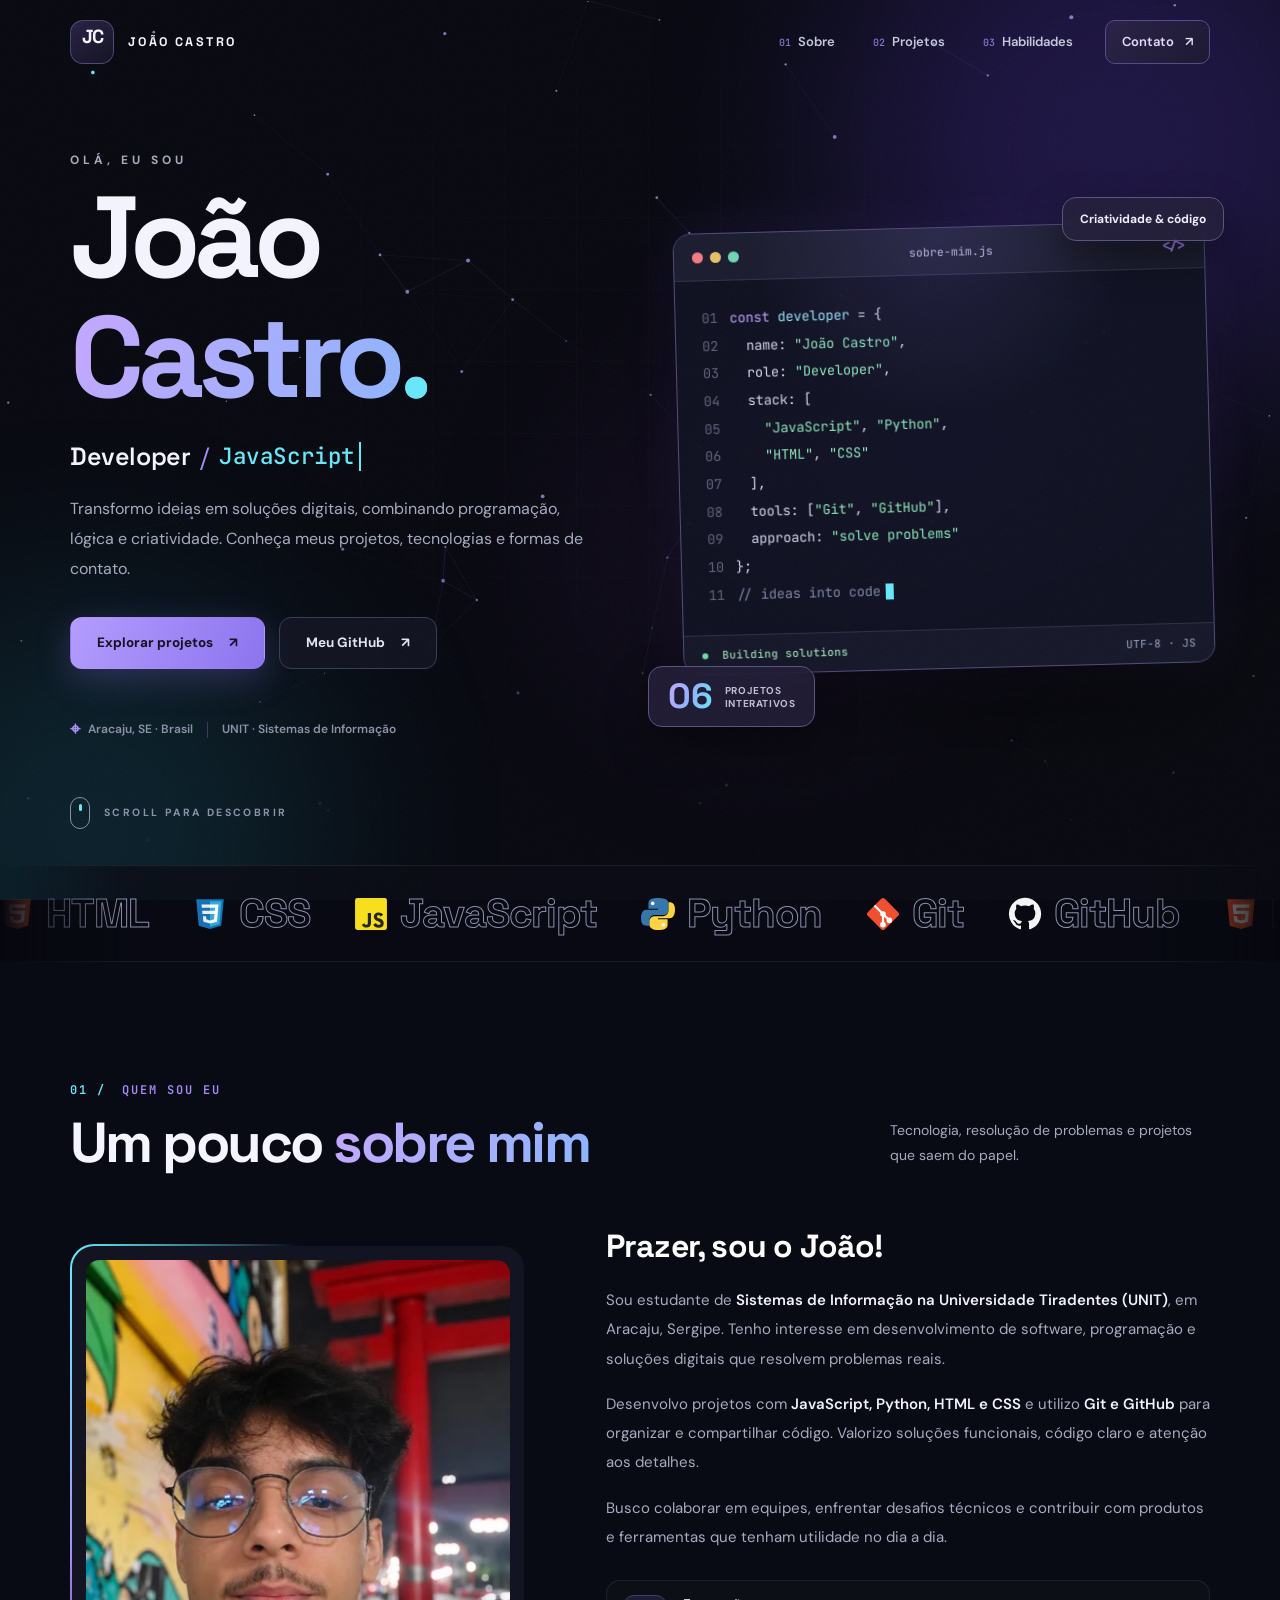
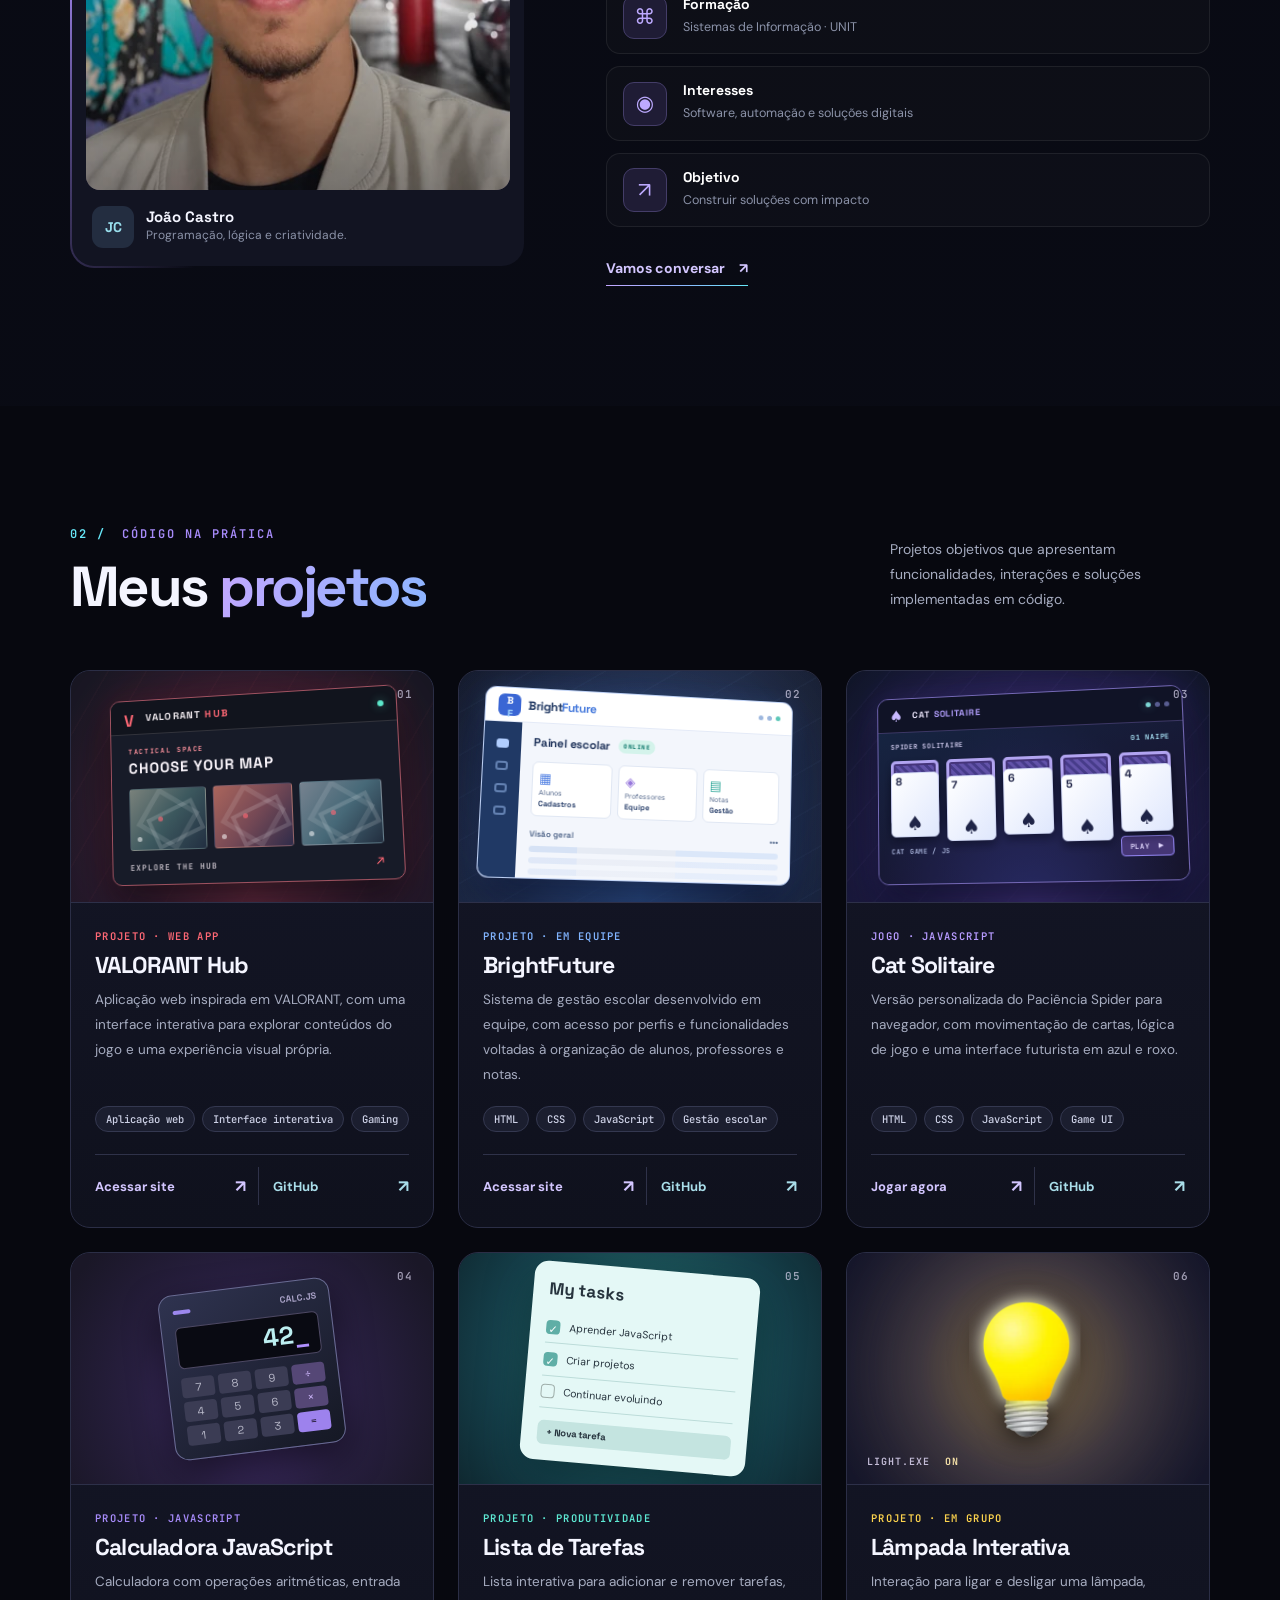
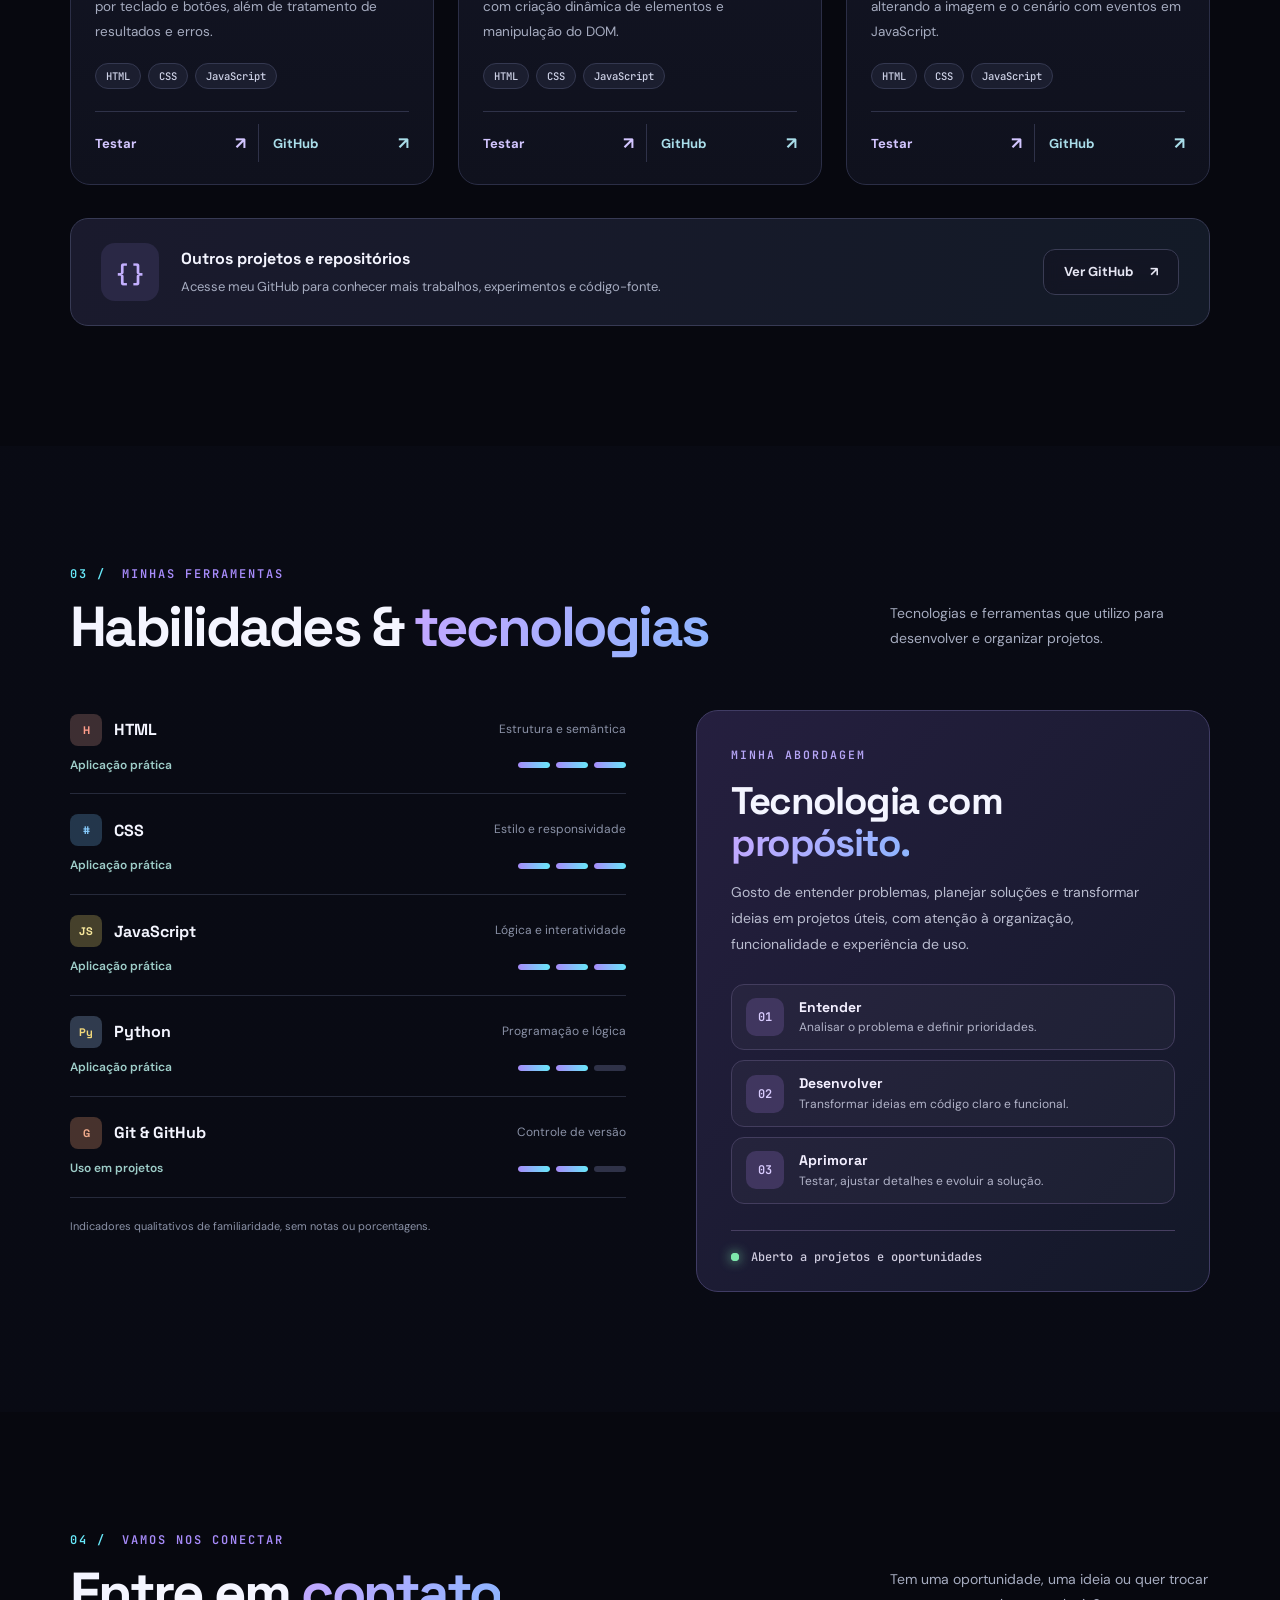
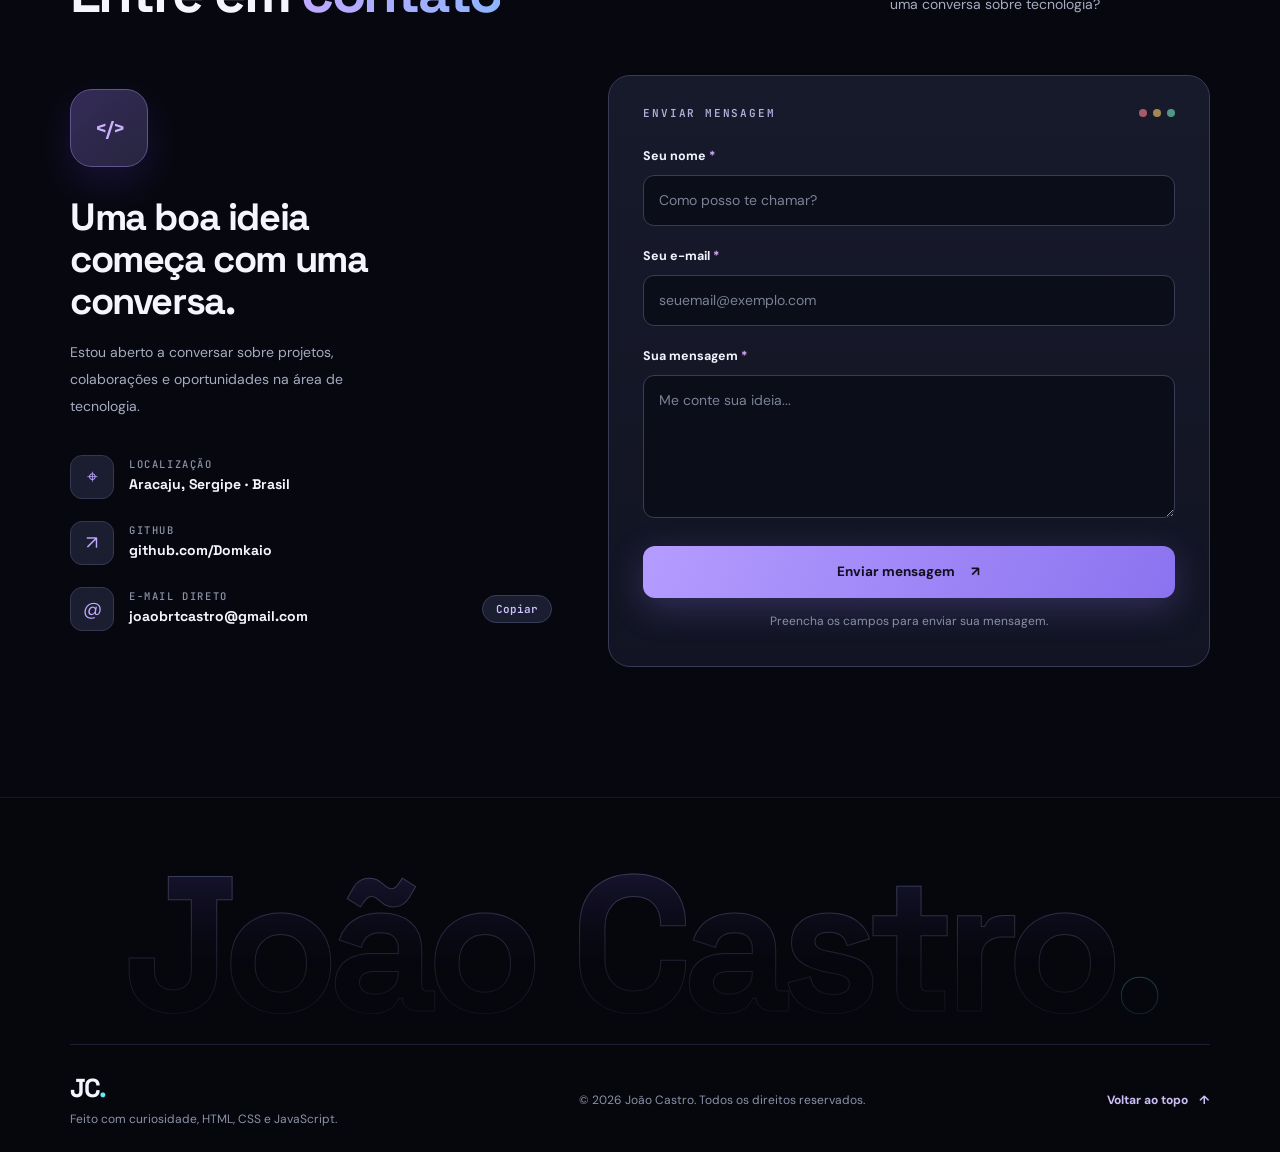
==== commit 6b29737a: "fix bug" ====
--- a/index.html
+++ b/index.html
@@ -3,53 +3,328 @@
 <head>
     <meta charset="UTF-8">
     <meta name="viewport" content="width=device-width, initial-scale=1.0">
-    <title>Calculadora</title>
+    <meta name="theme-color" content="#07080f">
+    <meta name="color-scheme" content="dark">
+    <meta name="description" content="Portfólio de João Castro, Developer. Projetos, habilidades em programação, desenvolvimento de software e contato profissional.">
+    <meta property="og:type" content="website">
+    <meta property="og:title" content="João Castro | Developer">
+    <meta property="og:description" content="Transformo ideias em soluções digitais com JavaScript, Python, HTML e CSS. Conheça meus projetos.">
+    <meta property="og:locale" content="pt_BR">
+    <title>João Castro | Developer</title>
+    <link rel="icon" type="image/svg+xml" href="assets/favicon.svg">
+
+    <!-- Marca o documento antes da pintura: ativa animações e cursor só quando o JS existe. -->
+    <script>
+        (function () {
+            var d = document.documentElement;
+            d.classList.add('js');
+            try {
+                if (window.matchMedia('(hover: hover) and (pointer: fine)').matches) d.classList.add('has-cursor');
+            } catch (e) {}
+        })();
+    </script>
+
+    <link rel="preconnect" href="https://fonts.googleapis.com">
+    <link rel="preconnect" href="https://fonts.gstatic.com" crossorigin>
+    <link rel="stylesheet" href="https://fonts.googleapis.com/css2?family=DM+Sans:wght@400;500;600;700&family=JetBrains+Mono:wght@400;500;700&family=Space+Grotesk:wght@400;500;600;700&display=swap">
     <link rel="stylesheet" href="style.css">
-    <link href="https://cdn.jsdelivr.net/npm/bootstrap@5.3.3/dist/css/bootstrap.min.css" rel="stylesheet" integrity="sha384-QWTKZyjpPEjISv5WaRU9OFeRpok6YctnYmDr5pNlyT2bRjXh0JMhjY6hW+ALEwIH" crossorigin="anonymous">
+    <script src="script.js" defer></script>
 </head>
 <body>
-    <header class="header text-center my-4">
-        <h1 class="text-light">Calculadora</h1>
+    <a class="skip-link" href="#conteudo">Pular para o conteúdo</a>
+
+    <!-- Camadas globais -->
+    <div class="preloader" id="preloader" aria-hidden="true">
+        <div class="preloader-mark">JC<span>.</span></div>
+        <div class="preloader-bar"><span></span></div>
+    </div>
+    <div class="scroll-progress" id="scroll-progress" aria-hidden="true"></div>
+    <div class="aurora" aria-hidden="true"><i></i><i></i><i></i></div>
+    <div class="grain" aria-hidden="true"></div>
+    <div class="cursor-glow" id="cursor-glow" aria-hidden="true"></div>
+    <div class="cursor cursor-ring" id="cursor-ring" aria-hidden="true"><div class="cursor-ring-inner"><span class="cursor-label" id="cursor-label"></span></div></div>
+    <div class="cursor cursor-dot" id="cursor-dot" aria-hidden="true"></div>
+
+    <header class="site-header" id="topo">
+        <div class="container header-inner">
+            <a class="brand" href="#" aria-label="João Castro, voltar ao topo">
+                <span class="brand-symbol">JC<span class="brand-period">.</span></span>
+                <span class="brand-name">JOÃO CASTRO</span>
+            </a>
+
+            <button class="menu-toggle" id="menu-toggle" type="button" aria-label="Abrir menu" aria-expanded="false" aria-controls="main-nav">
+                <span></span><span></span><span></span>
+            </button>
+
+            <nav class="main-nav" id="main-nav" aria-label="Navegação principal">
+                <a href="#sobre"><i>01</i>Sobre</a>
+                <a href="#projetos"><i>02</i>Projetos</a>
+                <a href="#habilidades"><i>03</i>Habilidades</a>
+                <a href="#contato" class="nav-contact" data-magnetic>Contato <span aria-hidden="true">↗</span></a>
+            </nav>
+        </div>
     </header>
-    <main class="d-flex justify-content-center">
-        <div class="calc bg-black bg-gradient p-3 rounded shadow">
-            <div class="display bg-dark pb-3 mb-3 rounded text-light text-end" id="display"></div>
-            <div class="btns">
-                <div class="row g-2"> 
-                    <button onclick="clearAll()" class="btn col btn-dark d-flex justify-content-center align-items-center" aria-label="Clear">C</button>
-                    <button onclick="backspace()" class="btn col btn-dark d-flex justify-content-center align-items-center" aria-label="Backspace"><</button>
-                    <button onclick="pressed('/')" class="btn col btn-dark d-flex justify-content-center align-items-center" aria-label="Divide">/</button>
-                </div>
-                <div class="row g-2 mt-2">
-                    <button onclick="pressed('7')" class="btn col btn-dark d-flex justify-content-center align-items-center" aria-label="Seven">7</button>
-                    <button onclick="pressed('8')" class="btn col btn-dark d-flex justify-content-center align-items-center" aria-label="Eight">8</button>
-                    <button onclick="pressed('9')" class="btn col btn-dark d-flex justify-content-center align-items-center" aria-label="Nine">9</button>
-                    <button onclick="pressed('*')" class="btn col btn-dark d-flex justify-content-center align-items-center" aria-label="Multiply">*</button>
-                </div>
-                <div class="row g-2 mt-2">
-                    <button onclick="pressed('4')" class="btn col btn-dark d-flex justify-content-center align-items-center" aria-label="Four">4</button>
-                    <button onclick="pressed('5')" class="btn col btn-dark d-flex justify-content-center align-items-center" aria-label="Five">5</button>
-                    <button onclick="pressed('6')" class="btn col btn-dark d-flex justify-content-center align-items-center" aria-label="Six">6</button>
-                    <button onclick="pressed('+')" class="btn col btn-dark d-flex justify-content-center align-items-center" aria-label="Add">+</button>
-                </div>
-                <div class="row g-2 mt-2">
-                    <button onclick="pressed('1')" class="btn col btn-dark d-flex justify-content-center align-items-center" aria-label="One">1</button>
-                    <button onclick="pressed('2')" class="btn col btn-dark d-flex justify-content-center align-items-center" aria-label="Two">2</button>
-                    <button onclick="pressed('3')" class="btn col btn-dark d-flex justify-content-center align-items-center" aria-label="Three">3</button>
-                    <button onclick="pressed('-')" class="btn col btn-dark d-flex justify-content-center align-items-center" aria-label="Subtract">-</button>
-                </div>
-                <div class="row g-2 mt-2">
-                    <button onclick="pressed('0')" class="btn col btn-dark d-flex justify-content-center align-items-center" aria-label="Zero">0</button>
-                    <button onclick="pressed('.')" class="btn col btn-dark d-flex justify-content-center align-items-center" aria-label="Decimal">.</button>
-                    <button onclick="calculate()" class="btn col btn-dark d-flex justify-content-center align-items-center" aria-label="Equals">=</button>
-                </div>
-            </div>
+
+    <main id="conteudo">
+        <!-- HERO -->
+        <div class="hero-wrap" id="hero-wrap">
+            <canvas class="network" id="network" aria-hidden="true"></canvas>
+            <section class="hero container" aria-labelledby="hero-heading">
+                <div class="hero-copy">
+                    <p class="hero-kicker" data-hero="2">OLÁ, EU SOU</p>
+                    <h1 id="hero-heading" aria-label="João Castro">
+                        <span class="line" aria-hidden="true"><span class="word" data-hero-word="1">João</span></span>
+                        <span class="line" aria-hidden="true"><span class="word gradient-text" data-hero-word="2">Castro<span class="title-dot">.</span></span></span>
+                    </h1>
+                    <p class="hero-role" data-hero="3">
+                        <span class="role-static">Developer</span>
+                        <span class="role-sep" aria-hidden="true">/</span>
+                        <span class="typed" id="typed" aria-hidden="true">JavaScript</span><span class="typed-caret" aria-hidden="true"></span>
+                    </p>
+                    <p class="hero-description" data-hero="4">Transformo ideias em soluções digitais, combinando programação, lógica e criatividade. Conheça meus projetos, tecnologias e formas de contato.</p>
+                    <div class="hero-actions" data-hero="5">
+                        <a class="button button-primary" href="#projetos" data-magnetic>Explorar projetos <span aria-hidden="true">↗</span></a>
+                        <a class="button button-secondary" href="https://github.com/Domkaio" target="_blank" rel="noopener noreferrer" data-magnetic>Meu GitHub <span aria-hidden="true">↗</span></a>
+                    </div>
+                    <div class="hero-meta" data-hero="6"><span><span class="meta-icon">⌖</span> Aracaju, SE · Brasil</span><span class="meta-separator"></span><span>UNIT · Sistemas de Informação</span></div>
+                </div>
+
+                <div class="hero-visual" data-hero="3" aria-label="Painel decorativo com informações de programação">
+                    <div class="visual-halo" aria-hidden="true"></div>
+                    <div class="code-window" data-tilt="7">
+                        <div class="window-top"><span class="window-dots"><i></i><i></i><i></i></span><span>sobre-mim.js</span><span class="window-symbol">&lt;/&gt;</span></div>
+                        <div class="code-content" aria-hidden="true">
+                            <div style="--i:0"><span class="code-number">01</span><span class="code-purple">const</span> <span class="code-blue">developer</span> = {</div>
+                            <div style="--i:1"><span class="code-number">02</span>&nbsp;&nbsp;name: <span class="code-green">"João Castro"</span>,</div>
+                            <div style="--i:2"><span class="code-number">03</span>&nbsp;&nbsp;role: <span class="code-green">"Developer"</span>,</div>
+                            <div style="--i:3"><span class="code-number">04</span>&nbsp;&nbsp;stack: [</div>
+                            <div style="--i:4"><span class="code-number">05</span>&nbsp;&nbsp;&nbsp;&nbsp;<span class="code-green">"JavaScript"</span>, <span class="code-green">"Python"</span>,</div>
+                            <div style="--i:5"><span class="code-number">06</span>&nbsp;&nbsp;&nbsp;&nbsp;<span class="code-green">"HTML"</span>, <span class="code-green">"CSS"</span></div>
+                            <div style="--i:6"><span class="code-number">07</span>&nbsp;&nbsp;],</div>
+                            <div style="--i:7"><span class="code-number">08</span>&nbsp;&nbsp;tools: [<span class="code-green">"Git"</span>, <span class="code-green">"GitHub"</span>],</div>
+                            <div style="--i:8"><span class="code-number">09</span>&nbsp;&nbsp;approach: <span class="code-green">"solve problems"</span></div>
+                            <div style="--i:9"><span class="code-number">10</span>};</div>
+                            <div style="--i:10"><span class="code-number">11</span><span class="code-comment">// ideas into code</span><span class="code-caret"></span></div>
+                        </div>
+                        <div class="window-footer"><span class="online-pill"><span></span> Building solutions</span><span>UTF-8 · JS</span></div>
+                    </div>
+                    <div class="floating-badge badge-top">Criatividade &amp; código</div>
+                    <div class="floating-badge badge-bottom"><strong>06</strong><span>projetos<br>interativos</span></div>
+                </div>
+                <a href="#sobre" class="scroll-hint" data-hero="6"><span class="mouse" aria-hidden="true"><i></i></span> SCROLL PARA DESCOBRIR</a>
+            </section>
         </div>
+
+        <!-- MARQUEE DE TECNOLOGIAS -->
+        <div class="marquee" aria-label="Tecnologias: HTML, CSS, JavaScript, Python, Git e GitHub">
+            <div class="marquee-track" aria-hidden="true">
+                <div class="marquee-group"><div class="marquee-item"><img src="assets/technologies/html.svg" alt="" width="32" height="32"><span>HTML</span></div><div class="marquee-item"><img src="assets/technologies/css.svg" alt="" width="32" height="32"><span>CSS</span></div><div class="marquee-item"><img src="assets/technologies/javascript.svg" alt="" width="32" height="32"><span>JavaScript</span></div><div class="marquee-item"><img src="assets/technologies/python.svg" alt="" width="32" height="32"><span>Python</span></div><div class="marquee-item"><img src="assets/technologies/git.svg" alt="" width="32" height="32"><span>Git</span></div><div class="marquee-item"><img src="assets/technologies/github.svg" alt="" width="32" height="32"><span>GitHub</span></div></div>
+                <div class="marquee-group"><div class="marquee-item"><img src="assets/technologies/html.svg" alt="" width="32" height="32"><span>HTML</span></div><div class="marquee-item"><img src="assets/technologies/css.svg" alt="" width="32" height="32"><span>CSS</span></div><div class="marquee-item"><img src="assets/technologies/javascript.svg" alt="" width="32" height="32"><span>JavaScript</span></div><div class="marquee-item"><img src="assets/technologies/python.svg" alt="" width="32" height="32"><span>Python</span></div><div class="marquee-item"><img src="assets/technologies/git.svg" alt="" width="32" height="32"><span>Git</span></div><div class="marquee-item"><img src="assets/technologies/github.svg" alt="" width="32" height="32"><span>GitHub</span></div></div>
+            </div>
+        </div>
+
+        <!-- SOBRE -->
+        <section class="section about-section" id="sobre" aria-labelledby="about-title">
+            <div class="container">
+                <div class="section-heading" data-reveal><div><p class="section-label"><span>01 /</span> QUEM SOU EU</p><h2 id="about-title">Um pouco <span class="gradient-text">sobre mim</span></h2></div><p>Tecnologia, resolução de problemas e projetos que saem do papel.</p></div>
+                <div class="about-grid">
+                    <div class="portrait-panel" data-reveal>
+                        <div class="portrait-border" data-tilt="5">
+                            <div class="portrait-inner">
+                                <div class="portrait-frame"><img src="assets/joao-castro-800.webp" srcset="assets/joao-castro-400.webp 400w, assets/joao-castro-800.webp 800w" sizes="(max-width: 600px) calc(100vw - 64px), (max-width: 850px) 460px, 430px" alt="Foto de João Castro usando óculos, com um mural colorido ao fundo" width="800" height="1000" loading="lazy" decoding="async"></div>
+                                <div class="portrait-caption"><span class="caption-star" aria-hidden="true">JC</span><div><strong>João Castro</strong><small>Programação, lógica e criatividade.</small></div></div>
+                            </div>
+                        </div>
+                    </div>
+                    <div class="about-copy">
+                        <p class="about-lead" data-reveal>Prazer, sou o João!</p>
+                        <p data-reveal>Sou estudante de <strong>Sistemas de Informação na Universidade Tiradentes (UNIT)</strong>, em Aracaju, Sergipe. Tenho interesse em desenvolvimento de software, programação e soluções digitais que resolvem problemas reais.</p>
+                        <p data-reveal>Desenvolvo projetos com <strong>JavaScript, Python, HTML e CSS</strong> e utilizo <strong>Git e GitHub</strong> para organizar e compartilhar código. Valorizo soluções funcionais, código claro e atenção aos detalhes.</p>
+                        <p data-reveal>Busco colaborar em equipes, enfrentar desafios técnicos e contribuir com produtos e ferramentas que tenham utilidade no dia a dia.</p>
+                        <div class="about-highlights">
+                            <div class="spot" data-spot data-reveal><span class="highlight-icon">⌘</span><div><strong>Formação</strong><span>Sistemas de Informação · UNIT</span></div></div>
+                            <div class="spot" data-spot data-reveal><span class="highlight-icon">◉</span><div><strong>Interesses</strong><span>Software, automação e soluções digitais</span></div></div>
+                            <div class="spot" data-spot data-reveal><span class="highlight-icon">↗</span><div><strong>Objetivo</strong><span>Construir soluções com impacto</span></div></div>
+                        </div>
+                        <a href="#contato" class="text-link" data-reveal>Vamos conversar <span aria-hidden="true">↗</span></a>
+                    </div>
+                </div>
+            </div>
+        </section>
+
+        <!-- PROJETOS -->
+        <section class="section projects-section" id="projetos" aria-labelledby="projects-title">
+            <div class="container">
+                <div class="section-heading" data-reveal><div><p class="section-label"><span>02 /</span> CÓDIGO NA PRÁTICA</p><h2 id="projects-title">Meus <span class="gradient-text">projetos</span></h2></div><p>Projetos objetivos que apresentam funcionalidades, interações e soluções implementadas em código.</p></div>
+                <div class="project-grid">
+                    <article class="project-card spot" data-tilt="5" data-spot data-reveal style="--accent:#ff6875">
+                        <div class="project-visual valorant-visual" aria-hidden="true">
+                            <div class="valorant-ambient"></div>
+                            <div class="valorant-preview">
+                                <div class="valorant-preview-top"><span class="valorant-v">V</span><span>VALORANT <b>HUB</b></span><i></i></div>
+                                <div class="valorant-preview-body">
+                                    <div class="valorant-preview-heading"><small>TACTICAL SPACE</small><strong>CHOOSE YOUR MAP</strong></div>
+                                    <div class="valorant-map-cards"><span class="valorant-map map-a"><i></i></span><span class="valorant-map map-b"><i></i></span><span class="valorant-map map-c"><i></i></span></div>
+                                    <div class="valorant-preview-bottom"><span>EXPLORE THE HUB</span><span>↗</span></div>
+                                </div>
+                            </div>
+                            <span class="project-number">01</span>
+                        </div>
+                        <div class="project-body">
+                            <div class="project-category">PROJETO · WEB APP</div>
+                            <h3>VALORANT Hub</h3>
+                            <p>Aplicação web inspirada em VALORANT, com uma interface interativa para explorar conteúdos do jogo e uma experiência visual própria.</p>
+                            <div class="project-tags"><span>Aplicação web</span><span>Interface interativa</span><span>Gaming</span></div>
+                            <div class="project-links"><a class="project-link" href="https://domkaio.github.io/valorant-hub/" target="_blank" rel="noopener noreferrer" aria-label="Abrir site do VALORANT Hub">Acessar site <span aria-hidden="true">↗</span></a><a class="project-link project-link-github" href="https://github.com/Domkaio/valorant-hub" target="_blank" rel="noopener noreferrer" aria-label="Ver código do VALORANT Hub no GitHub">GitHub <span aria-hidden="true">↗</span></a></div>
+                        </div>
+                    </article>
+
+                    <!-- BrightFuture: projeto acadêmico desenvolvido em equipe -->
+                    <article class="project-card spot" data-tilt="5" data-spot data-reveal style="--accent:#81b4ff">
+                        <div class="project-visual brightfuture-visual" aria-hidden="true">
+                            <div class="bf-halo"></div>
+                            <div class="bf-preview">
+                                <div class="bf-preview-header">
+                                    <span class="bf-mark">B<span>F</span></span>
+                                    <span class="bf-wordmark">Bright<span>Future</span></span>
+                                    <span class="bf-preview-dots"><i></i><i></i><i></i></span>
+                                </div>
+                                <div class="bf-preview-content">
+                                    <div class="bf-sidebar"><span class="bf-side-active"></span><span></span><span></span><span></span></div>
+                                    <div class="bf-dashboard">
+                                        <div class="bf-heading">Painel escolar <span class="bf-tiny-pill">ONLINE</span></div>
+                                        <div class="bf-summary">
+                                            <div><span class="bf-summary-icon bf-blue">▦</span><small>Alunos</small><b>Cadastros</b></div>
+                                            <div><span class="bf-summary-icon bf-purple">◈</span><small>Professores</small><b>Equipe</b></div>
+                                            <div><span class="bf-summary-icon bf-teal">▤</span><small>Notas</small><b>Gestão</b></div>
+                                        </div>
+                                        <div class="bf-data-title">Visão geral <span>•••</span></div>
+                                        <div class="bf-data-lines"><i></i><i></i><i></i></div>
+                                    </div>
+                                </div>
+                            </div>
+                            <span class="project-number">02</span>
+                        </div>
+                        <div class="project-body">
+                            <div class="project-category">PROJETO · EM EQUIPE</div>
+                            <h3>BrightFuture</h3>
+                            <p>Sistema de gestão escolar desenvolvido em equipe, com acesso por perfis e funcionalidades voltadas à organização de alunos, professores e notas.</p>
+                            <div class="project-tags"><span>HTML</span><span>CSS</span><span>JavaScript</span><span>Gestão escolar</span></div>
+                            <div class="project-links"><a class="project-link" href="https://kawhan010.github.io/BrightFuture/login.html" target="_blank" rel="noopener noreferrer" aria-label="Acessar o sistema BrightFuture">Acessar site <span aria-hidden="true">↗</span></a><a class="project-link project-link-github" href="https://github.com/Kawhan010/BrightFuture" target="_blank" rel="noopener noreferrer" aria-label="Ver código do BrightFuture no GitHub, repositório da equipe">GitHub <span aria-hidden="true">↗</span></a></div>
+                        </div>
+                    </article>
+
+                    <!-- Cat Solitaire: Paciência Spider publicado no GitHub Pages -->
+                    <article class="project-card spot" data-tilt="5" data-spot data-reveal style="--accent:#b79bff">
+                        <div class="project-visual cat-solitaire-visual" aria-hidden="true">
+                            <div class="cat-ambient"></div>
+                            <div class="cat-preview">
+                                <div class="cat-preview-top">
+                                    <span class="cat-preview-logo"><span class="cat-ears">♠</span> CAT <b>SOLITAIRE</b></span>
+                                    <span class="cat-preview-lights"><i></i><i></i><i></i></span>
+                                </div>
+                                <div class="cat-preview-board">
+                                    <div class="cat-preview-caption">SPIDER SOLITAIRE <span>01 NAIPE</span></div>
+                                    <div class="cat-columns">
+                                        <div class="cat-column"><span class="cat-card cat-card-back"></span><span class="cat-card cat-card-face"><b>8</b><strong>♠</strong></span></div>
+                                        <div class="cat-column"><span class="cat-card cat-card-back"></span><span class="cat-card cat-card-face"><b>7</b><strong>♠</strong></span></div>
+                                        <div class="cat-column"><span class="cat-card cat-card-back"></span><span class="cat-card cat-card-face"><b>6</b><strong>♠</strong></span></div>
+                                        <div class="cat-column"><span class="cat-card cat-card-back"></span><span class="cat-card cat-card-face"><b>5</b><strong>♠</strong></span></div>
+                                        <div class="cat-column"><span class="cat-card cat-card-back"></span><span class="cat-card cat-card-face"><b>4</b><strong>♠</strong></span></div>
+                                    </div>
+                                    <div class="cat-preview-footer"><span>CAT GAME / JS</span><span class="cat-preview-play">PLAY <b>▶</b></span></div>
+                                </div>
+                            </div>
+                            <span class="project-number">03</span>
+                        </div>
+                        <div class="project-body">
+                            <div class="project-category">JOGO · JAVASCRIPT</div>
+                            <h3>Cat Solitaire</h3>
+                            <p>Versão personalizada do Paciência Spider para navegador, com movimentação de cartas, lógica de jogo e uma interface futurista em azul e roxo.</p>
+                            <div class="project-tags"><span>HTML</span><span>CSS</span><span>JavaScript</span><span>Game UI</span></div>
+                            <div class="project-links"><a class="project-link" href="https://domkaio.github.io/cat-solitaire/" target="_blank" rel="noopener noreferrer" aria-label="Jogar Cat Solitaire">Jogar agora <span aria-hidden="true">↗</span></a><a class="project-link project-link-github" href="https://github.com/Domkaio/cat-solitaire" target="_blank" rel="noopener noreferrer" aria-label="Ver código do Cat Solitaire no GitHub">GitHub <span aria-hidden="true">↗</span></a></div>
+                        </div>
+                    </article>
+
+                    <article class="project-card spot" data-tilt="5" data-spot data-reveal style="--accent:#a78bfa">
+                        <div class="project-visual calculator-visual" aria-hidden="true"><div class="mini-calculator"><div class="mini-calculator-head"><span></span><span>CALC.JS</span></div><div class="mini-result"><span id="mini-result-value">128</span><span class="mini-cursor">_</span></div><div class="mini-keys"><i>7</i><i>8</i><i>9</i><i>÷</i><i>4</i><i>5</i><i>6</i><i>×</i><i>1</i><i>2</i><i>3</i><i class="mini-equal">=</i></div></div><span class="project-number">04</span></div>
+                        <div class="project-body"><div class="project-category">PROJETO · JAVASCRIPT</div><h3>Calculadora JavaScript</h3><p>Calculadora com operações aritméticas, entrada por teclado e botões, além de tratamento de resultados e erros.</p><div class="project-tags"><span>HTML</span><span>CSS</span><span>JavaScript</span></div><div class="project-links"><a class="project-link" href="projetos/calculadora/index.html" target="_blank" rel="noopener noreferrer" aria-label="Testar miniprojeto Calculadora JavaScript">Testar <span aria-hidden="true">↗</span></a><a class="project-link project-link-github" href="https://github.com/Domkaio/miniprojeto-calculadora" target="_blank" rel="noopener noreferrer" aria-label="Ver código de Calculadora JavaScript no GitHub">GitHub <span aria-hidden="true">↗</span></a></div></div>
+                    </article>
+
+                    <article class="project-card spot" data-tilt="5" data-spot data-reveal style="--accent:#5eead4">
+                        <div class="project-visual todo-visual" aria-hidden="true"><div class="mini-todo"><span class="todo-heading">My tasks</span><div class="todo-row"><b>✓</b><span>Aprender JavaScript</span></div><div class="todo-row"><b>✓</b><span>Criar projetos</span></div><div class="todo-row pending"><b>✓</b><span>Continuar evoluindo</span></div><div class="todo-add">+ Nova tarefa</div></div><span class="project-number">05</span></div>
+                        <div class="project-body"><div class="project-category">PROJETO · PRODUTIVIDADE</div><h3>Lista de Tarefas</h3><p>Lista interativa para adicionar e remover tarefas, com criação dinâmica de elementos e manipulação do DOM.</p><div class="project-tags"><span>HTML</span><span>CSS</span><span>JavaScript</span></div><div class="project-links"><a class="project-link" href="projetos/lista-de-tarefas/index.html" target="_blank" rel="noopener noreferrer" aria-label="Testar miniprojeto Lista de Tarefas">Testar <span aria-hidden="true">↗</span></a><a class="project-link project-link-github" href="https://github.com/Domkaio/miniprojeto-lista-de-tarefas" target="_blank" rel="noopener noreferrer" aria-label="Ver código de Lista de Tarefas no GitHub">GitHub <span aria-hidden="true">↗</span></a></div></div>
+                    </article>
+
+                    <article class="project-card spot" data-tilt="5" data-spot data-reveal style="--accent:#fcd34d">
+                        <div class="project-visual lamp-visual" aria-hidden="true"><div class="lamp-glow"></div><img src="projetos/lampada/assets/lamp_on.png" alt="" width="240" height="360" loading="lazy"><span class="lamp-caption">LIGHT.EXE <span>ON</span></span><span class="project-number">06</span></div>
+                        <div class="project-body"><div class="project-category">PROJETO · EM GRUPO</div><h3>Lâmpada Interativa</h3><p>Interação para ligar e desligar uma lâmpada, alterando a imagem e o cenário com eventos em JavaScript.</p><div class="project-tags"><span>HTML</span><span>CSS</span><span>JavaScript</span></div><div class="project-links"><a class="project-link" href="projetos/lampada/index.html" target="_blank" rel="noopener noreferrer" aria-label="Testar miniprojeto Lâmpada Interativa">Testar <span aria-hidden="true">↗</span></a><a class="project-link project-link-github" href="https://github.com/Domkaio/miniprojeto-lampada" target="_blank" rel="noopener noreferrer" aria-label="Ver código de Lâmpada Interativa no GitHub">GitHub <span aria-hidden="true">↗</span></a></div></div>
+                    </article>
+                </div>
+                <div class="github-banner spot" data-spot data-reveal><div class="github-mark" aria-hidden="true">{ }</div><div><strong>Outros projetos e repositórios</strong><p>Acesse meu GitHub para conhecer mais trabalhos, experimentos e código-fonte.</p></div><a class="button button-secondary" href="https://github.com/Domkaio" target="_blank" rel="noopener noreferrer" data-magnetic>Ver GitHub <span aria-hidden="true">↗</span></a></div>
+            </div>
+        </section>
+
+        <!-- HABILIDADES -->
+        <section class="section skills-section" id="habilidades" aria-labelledby="skills-title">
+            <div class="container"><div class="section-heading" data-reveal><div><p class="section-label"><span>03 /</span> MINHAS FERRAMENTAS</p><h2 id="skills-title">Habilidades &amp; <span class="gradient-text">tecnologias</span></h2></div><p>Tecnologias e ferramentas que utilizo para desenvolver e organizar projetos.</p></div>
+            <div class="skills-grid">
+                <div class="skills-list" aria-label="Habilidades e níveis descritivos de familiaridade">
+                    <div class="skill-item" data-reveal><div class="skill-top"><span><span class="skill-square html-square">H</span> HTML</span><small>Estrutura e semântica</small></div><div class="skill-competence" aria-label="HTML: Aplicação prática"><span class="skill-level">Aplicação prática</span><span class="skill-pips" aria-hidden="true"><i class="filled"></i><i class="filled"></i><i class="filled"></i></span></div></div>
+                    <div class="skill-item" data-reveal><div class="skill-top"><span><span class="skill-square css-square">#</span> CSS</span><small>Estilo e responsividade</small></div><div class="skill-competence" aria-label="CSS: Aplicação prática"><span class="skill-level">Aplicação prática</span><span class="skill-pips" aria-hidden="true"><i class="filled"></i><i class="filled"></i><i class="filled"></i></span></div></div>
+                    <div class="skill-item" data-reveal><div class="skill-top"><span><span class="skill-square js-square">JS</span> JavaScript</span><small>Lógica e interatividade</small></div><div class="skill-competence" aria-label="JavaScript: Aplicação prática"><span class="skill-level">Aplicação prática</span><span class="skill-pips" aria-hidden="true"><i class="filled"></i><i class="filled"></i><i class="filled"></i></span></div></div>
+                    <div class="skill-item" data-reveal><div class="skill-top"><span><span class="skill-square python-square">Py</span> Python</span><small>Programação e lógica</small></div><div class="skill-competence" aria-label="Python: Aplicação prática"><span class="skill-level">Aplicação prática</span><span class="skill-pips" aria-hidden="true"><i class="filled"></i><i class="filled"></i><i></i></span></div></div>
+                    <div class="skill-item" data-reveal><div class="skill-top"><span><span class="skill-square git-square">G</span> Git &amp; GitHub</span><small>Controle de versão</small></div><div class="skill-competence" aria-label="Git &amp; GitHub: Uso em projetos"><span class="skill-level">Uso em projetos</span><span class="skill-pips" aria-hidden="true"><i class="filled"></i><i class="filled"></i><i></i></span></div></div>
+                    <p class="skills-disclaimer" data-reveal>Indicadores qualitativos de familiaridade, sem notas ou porcentagens.</p>
+                </div>
+                <div class="learning-card spot" data-spot data-reveal>
+                    <div class="learning-intro">
+                        <p class="learning-label">MINHA ABORDAGEM</p>
+                        <h3>Tecnologia com <span class="gradient-text">propósito.</span></h3>
+                        <p>Gosto de entender problemas, planejar soluções e transformar ideias em projetos úteis, com atenção à organização, funcionalidade e experiência de uso.</p>
+                    </div>
+                    <div class="approach-steps" aria-label="Meu processo de desenvolvimento">
+                        <div class="approach-step"><span class="step-number">01</span><div><strong>Entender</strong><small>Analisar o problema e definir prioridades.</small></div></div>
+                        <div class="approach-step"><span class="step-number">02</span><div><strong>Desenvolver</strong><small>Transformar ideias em código claro e funcional.</small></div></div>
+                        <div class="approach-step"><span class="step-number">03</span><div><strong>Aprimorar</strong><small>Testar, ajustar detalhes e evoluir a solução.</small></div></div>
+                    </div>
+                    <div class="learning-bottom"><span class="pulse-dot"></span> Aberto a projetos e oportunidades</div>
+                </div>
+            </div></div>
+        </section>
+
+        <!-- CONTATO -->
+        <section class="section contact-section" id="contato" aria-labelledby="contact-title"><div class="container"><div class="section-heading" data-reveal><div><p class="section-label"><span>04 /</span> VAMOS NOS CONECTAR</p><h2 id="contact-title">Entre em <span class="gradient-text">contato</span></h2></div><p>Tem uma oportunidade, uma ideia ou quer trocar uma conversa sobre tecnologia?</p></div>
+            <div class="contact-grid"><div class="contact-info" data-reveal><div class="contact-orb" aria-hidden="true">&lt;/&gt;</div><h3>Uma boa ideia começa com uma conversa.</h3><p>Estou aberto a conversar sobre projetos, colaborações e oportunidades na área de tecnologia.</p>
+                <div class="contact-detail"><span class="detail-icon" aria-hidden="true">⌖</span><div><small>LOCALIZAÇÃO</small><strong>Aracaju, Sergipe · Brasil</strong></div></div>
+                <div class="contact-detail"><span class="detail-icon" aria-hidden="true">↗</span><div><small>GITHUB</small><a href="https://github.com/Domkaio" target="_blank" rel="noopener noreferrer">github.com/Domkaio</a></div></div>
+                <div class="contact-detail"><span class="detail-icon" aria-hidden="true">@</span><div><small>E-MAIL DIRETO</small><a href="mailto:joaobrtcastro@gmail.com">joaobrtcastro@gmail.com</a></div><button type="button" class="copy-btn" id="copy-email" data-email="joaobrtcastro@gmail.com" aria-label="Copiar e-mail">Copiar</button></div>
+            </div>
+                <div class="contact-form-wrap spot" data-spot data-reveal><div class="form-header"><span>ENVIAR MENSAGEM</span><span class="form-dots" aria-hidden="true"><i></i><i></i><i></i></span></div><form id="contact-form" action="https://formsubmit.co/joaobrtcastro@gmail.com" method="POST" novalidate>
+                    <input type="hidden" name="_subject" value="Contato pelo portfólio de João Castro">
+                    <input type="hidden" name="_captcha" value="true">
+                    <input type="hidden" name="_template" value="table">
+                    <input type="text" name="_honey" class="honey" tabindex="-1" autocomplete="off" aria-hidden="true">
+                    <div class="form-field"><label for="name">Seu nome <span aria-hidden="true">*</span></label><input id="name" name="name" type="text" placeholder="Como posso te chamar?" autocomplete="name" minlength="2" maxlength="100" required aria-describedby="name-error"><small class="field-error" id="name-error"></small></div>
+                    <div class="form-field"><label for="email">Seu e-mail <span aria-hidden="true">*</span></label><input id="email" name="email" type="email" placeholder="seuemail@exemplo.com" autocomplete="email" maxlength="254" required aria-describedby="email-error"><small class="field-error" id="email-error"></small></div>
+                    <div class="form-field"><label for="message">Sua mensagem <span aria-hidden="true">*</span></label><textarea id="message" name="message" rows="5" placeholder="Me conte sua ideia..." minlength="10" maxlength="2000" required aria-describedby="message-error"></textarea><small class="field-error" id="message-error"></small></div>
+                    <button class="button button-primary form-submit" type="submit" id="send-button" data-magnetic><span class="submit-text">Enviar mensagem</span> <span class="submit-arrow" aria-hidden="true">↗</span><span class="spinner" aria-hidden="true"></span></button>
+                    <p id="form-status" role="status" aria-live="polite" class="form-status">Preencha os campos para enviar sua mensagem.</p>
+                </form></div>
+            </div>
+        </div></section>
     </main>
-    <footer class="footer text-light fixed-bottom mt-auto text-center">
-        <p>&copy; 2024 Josimar Santos</p>
+
+    <footer class="site-footer">
+        <div class="container">
+            <div class="footer-big" aria-hidden="true">João Castro<span>.</span></div>
+            <div class="footer-inner"><div><a href="#topo" class="footer-brand">JC<span>.</span></a><small>Feito com curiosidade, HTML, CSS e JavaScript.</small></div><p>© <span id="year">2026</span> João Castro. Todos os direitos reservados.</p><a href="#topo" class="back-to-top-link">Voltar ao topo <span aria-hidden="true">↑</span></a></div>
+        </div>
     </footer>
-    <script src="script.js"></script>
-    <script src="https://cdn.jsdelivr.net/npm/bootstrap@5.3.3/dist/js/bootstrap.bundle.min.js" integrity="sha384-YvpcrYf0tY3lHB60NNkmXc5s9fDVZLESaAA55NDzOxhy9GkcIdslK1eN7N6jIeHz" crossorigin="anonymous"></script>
+
+    <button type="button" class="to-top" id="to-top" aria-label="Voltar ao topo"><span aria-hidden="true">↑</span></button>
+    <div class="toast" id="toast" role="status" aria-live="polite"></div>
+
+    <noscript><style>.preloader{display:none!important}</style></noscript>
 </body>
-</html>+</html>
--- a/style.css
+++ b/style.css
@@ -1,63 +1,662 @@
-*{
-    margin: 0;
-    padding: 0;
-}
-
-@font-face {
-    font-family: 'DS-DIGI';
-    src: url('ds_digital/DS-DIGI.TTF') format('truetype'),
-         url('ds_digital/DS-DIGIB.TTF') format('truetype'),
-         url('ds_digital/DS-DIGII.TTF') format('truetype'),
-         url('ds_digital/DS-DIGIT.TTF') format('truetype');
-}
-
-body{
-    background-image: linear-gradient(gray, black);
-    background-repeat: no-repeat;
-    height: 100vh;
-    font-family: 'Courier New', Courier, monospace;
-}
-
-.calc{
-    position: absolute;
-    top: 50%;
-    left: 50%;
-    transform: translate(-50%, -50%);
-    height: 300px;
-    width: 200px;
-    background-color: black;
-    border-radius: 5px;    
-    padding: 20px;
-}
-
-.display{
-    background-color: white;
-    height: 40px;
-    width: auto;
-    word-wrap: normal;
-    overflow: hidden;
-    border-radius: 5px;
-    font-family: 'DS-DIGI', sans-serif;
-    font-size: 30px;
-}
-
-.btn{
-    font: 1em sans-serif;
-    color: #fff;
-    background-image: linear-gradient(gray, black);
-    border-radius: 5px;
-    padding: 5px;
-    width: 30px;
-    height: 30px;
-}
-
-/* Layout próprio de apoio ao Bootstrap, inclusive em telas pequenas. */
-* { box-sizing: border-box; }
-body { display: flex; flex-direction: column; min-height: 100dvh; height: auto; }
-main { flex: 1; width: 100%; display: flex; align-items: center; justify-content: center; padding: 25px 16px 75px; }
-.calc { position: relative; top: auto; left: auto; transform: none; height: auto; width: min(100%, 320px); padding: 18px; }
-.calc .btns .row { display: flex; flex-wrap: nowrap; gap: 7px; margin-bottom: 9px; }
-.calc .btn { width: auto; flex: 1 1 0; min-width: 0; min-height: 44px; padding: 5px; }
-.calc .display { width: 100%; min-height: 52px; height: auto; padding: 5px 8px; white-space: nowrap; overflow-x: auto; overflow-y: hidden; }
-.footer { position: static !important; margin: auto 0 0; padding: 12px 15px 8px; }
-@media (max-width: 360px) { main { padding-left: 12px; padding-right: 12px; } .calc { padding: 13px; } }
+/* ==========================================================================
+   Portfólio · João Castro  (v5)
+   Estrutura: tokens → base → camadas globais → cursor → header → hero →
+   seções → componentes → rodapé → responsivo → movimento reduzido
+   ========================================================================== */
+
+:root {
+    color-scheme: dark;
+    --bg: #07080f;
+    --bg-2: #0b0d17;
+    --surface: #10121f;
+    --surface-2: #161929;
+    --line: #262a40;
+    --line-soft: #ffffff12;
+    --text: #f4f5ff;
+    --muted: #a6acc0;
+    --muted-2: #8b92a8;
+    --purple: #a78bfa;
+    --violet: #7c5cf0;
+    --blue: #67e8f9;
+    --green: #86efac;
+    --amber: #fcd34d;
+    --grad: linear-gradient(110deg, #c4a7ff 0%, #8fb4ff 50%, #67e8f9 100%);
+    --font: 'DM Sans', system-ui, -apple-system, 'Segoe UI', Arial, sans-serif;
+    --heading: 'Space Grotesk', system-ui, -apple-system, 'Segoe UI', Arial, sans-serif;
+    --mono: 'JetBrains Mono', 'Consolas', 'Courier New', monospace;
+    --ease: cubic-bezier(.22, 1, .36, 1);
+}
+
+*, *::before, *::after { box-sizing: border-box; }
+html { scroll-behavior: smooth; scroll-padding-top: 96px; -webkit-text-size-adjust: 100%; }
+body { margin: 0; background: var(--bg); color: var(--text); font: 16px/1.65 var(--font); overflow-x: hidden; -webkit-font-smoothing: antialiased; }
+body.is-locked { overflow: hidden; }
+::selection { background: #7c5cf0; color: #fff; }
+a { color: inherit; text-decoration: none; }
+button, input, textarea { font: inherit; }
+button { cursor: pointer; }
+img { max-width: 100%; display: block; }
+h1, h2, h3, p { margin-top: 0; }
+h1, h2, h3 { font-family: var(--heading); line-height: 1.1; }
+:focus-visible { outline: 2px solid var(--blue); outline-offset: 4px; border-radius: 6px; }
+.container { width: min(1140px, calc(100% - 48px)); margin: 0 auto; }
+
+.skip-link { position: absolute; top: -80px; left: 16px; z-index: 10001; padding: 10px 18px; background: #fff; color: #15141c; border-radius: 9px; font-weight: 700; }
+.skip-link:focus { top: 12px; }
+
+.gradient-text { background: var(--grad); background-size: 200% auto; background-clip: text; -webkit-background-clip: text; color: transparent; -webkit-text-fill-color: transparent; animation: gradientShift 8s ease-in-out infinite alternate; }
+@keyframes gradientShift { to { background-position: 100% center; } }
+.title-dot { -webkit-text-fill-color: var(--blue); color: var(--blue); }
+
+/* ---------- Camadas globais ---------- */
+.aurora { position: fixed; inset: 0; z-index: -2; overflow: hidden; pointer-events: none; }
+.aurora i { position: absolute; border-radius: 50%; filter: blur(110px); opacity: .22; will-change: transform; }
+.aurora i:nth-child(1) { width: 560px; height: 560px; background: #6d44ff; top: -140px; right: -120px; animation: drift1 22s ease-in-out infinite alternate; }
+.aurora i:nth-child(2) { width: 460px; height: 460px; background: #1fb6d4; bottom: -160px; left: -140px; opacity: .15; animation: drift2 26s ease-in-out infinite alternate; }
+.aurora i:nth-child(3) { width: 340px; height: 340px; background: #c14dff; top: 42%; left: 46%; opacity: .09; animation: drift3 30s ease-in-out infinite alternate; }
+@keyframes drift1 { to { transform: translate(-120px, 160px) scale(1.15); } }
+@keyframes drift2 { to { transform: translate(160px, -120px) scale(1.1); } }
+@keyframes drift3 { to { transform: translate(-180px, 80px) scale(1.3); } }
+
+.grain { position: fixed; inset: 0; z-index: 90; pointer-events: none; opacity: .045; background-image: url("data:image/svg+xml,%3Csvg xmlns='http://www.w3.org/2000/svg' width='160' height='160'%3E%3Cfilter id='n'%3E%3CfeTurbulence type='fractalNoise' baseFrequency='.85' numOctaves='2' stitchTiles='stitch'/%3E%3C/filter%3E%3Crect width='100%25' height='100%25' filter='url(%23n)'/%3E%3C/svg%3E"); }
+
+.scroll-progress { position: fixed; top: 0; left: 0; right: 0; height: 3px; z-index: 300; transform-origin: 0 50%; transform: scaleX(0); background: var(--grad); box-shadow: 0 0 14px #8f7bff99; }
+
+.cursor-glow { position: fixed; left: 0; top: 0; width: 640px; height: 640px; margin: -320px 0 0 -320px; z-index: -1; pointer-events: none; opacity: 0; border-radius: 50%; background: radial-gradient(circle, rgba(124, 92, 240, .16), transparent 62%); transition: opacity .5s; will-change: transform; }
+.has-cursor .cursor-glow.is-on { opacity: 1; }
+
+/* ---------- Preloader ---------- */
+.preloader { display: none; }
+.js .preloader { position: fixed; inset: 0; z-index: 10000; display: grid; place-content: center; justify-items: center; gap: 26px; background: var(--bg); transition: opacity .6s var(--ease), visibility .6s, transform .8s var(--ease); animation: preloaderFailsafe 0s 4.5s forwards; }
+.js .preloader.is-done { opacity: 0; visibility: hidden; transform: translateY(-3%); pointer-events: none; }
+@keyframes preloaderFailsafe { to { opacity: 0; visibility: hidden; pointer-events: none; } }
+.preloader-mark { font: 700 clamp(56px, 12vw, 88px)/1 var(--heading); letter-spacing: -5px; animation: markIn .9s var(--ease) both; }
+.preloader-mark span { color: var(--blue); }
+@keyframes markIn { from { opacity: 0; transform: translateY(18px) scale(.94); filter: blur(8px); } }
+.preloader-bar { width: 140px; height: 2px; background: #ffffff18; border-radius: 4px; overflow: hidden; }
+.preloader-bar span { display: block; height: 100%; width: 100%; background: var(--grad); transform: translateX(-100%); animation: barLoad 1.1s .1s var(--ease) forwards; }
+@keyframes barLoad { to { transform: translateX(0); } }
+
+/* ---------- Cursor personalizado (só com mouse) ---------- */
+.cursor { display: none; }
+.has-cursor .cursor { display: block; position: fixed; left: 0; top: 0; z-index: 10002; pointer-events: none; opacity: 0; transition: opacity .25s; will-change: transform; }
+.has-cursor .cursor.is-on { opacity: 1; }
+.has-cursor, .has-cursor * { cursor: none !important; }
+.cursor-dot { width: 7px; height: 7px; margin: -3.5px 0 0 -3.5px; border-radius: 50%; background: #fff; box-shadow: 0 0 12px #fff, 0 0 24px #8f7bff; }
+.cursor-ring-inner { display: grid; place-items: center; width: 42px; height: 42px; margin: -21px 0 0 -21px; border: 1.5px solid #b59bff99; border-radius: 50%; transition: width .35s var(--ease), height .35s var(--ease), margin .35s var(--ease), background .3s, border-color .3s, border-radius .3s, transform .2s; }
+.cursor-label { font: 700 11px/1 var(--heading); letter-spacing: .5px; color: #0d0b1c; opacity: 0; transform: scale(.6); transition: opacity .25s, transform .3s var(--ease); white-space: nowrap; }
+.cursor-ring.is-link .cursor-ring-inner { width: 70px; height: 70px; margin: -35px 0 0 -35px; background: #a78bfa22; border-color: var(--blue); backdrop-filter: blur(1px); }
+.cursor-ring.is-text .cursor-ring-inner { width: 3px; height: 30px; margin: -15px 0 0 -1.5px; border-radius: 3px; background: var(--blue); border-color: var(--blue); }
+.cursor-ring.is-label .cursor-ring-inner { width: 84px; height: 84px; margin: -42px 0 0 -42px; background: linear-gradient(135deg, #c4a7ff, #67e8f9); border-color: transparent; }
+.cursor-ring.is-label .cursor-label { opacity: 1; transform: none; }
+.cursor-ring.is-down .cursor-ring-inner { transform: scale(.78); }
+.cursor-dot.is-hidden { opacity: 0 !important; }
+
+/* ---------- Header ---------- */
+.site-header { position: sticky; top: 0; z-index: 100; transition: background .35s, border-color .35s, backdrop-filter .35s; border-bottom: 1px solid transparent; }
+.site-header.is-scrolled { background: #07080fcc; backdrop-filter: blur(18px) saturate(1.4); -webkit-backdrop-filter: blur(18px) saturate(1.4); border-bottom-color: var(--line-soft); }
+.header-inner { height: 84px; display: flex; align-items: center; justify-content: space-between; gap: 22px; transition: height .35s var(--ease); }
+.site-header.is-scrolled .header-inner { height: 70px; }
+.brand { display: inline-flex; align-items: center; gap: 14px; font-family: var(--heading); font-weight: 700; }
+.brand-symbol { display: grid; place-items: center; width: 44px; height: 44px; border: 1px solid #b39aff55; border-radius: 13px; background: linear-gradient(145deg, #2a2347, #151524); font-size: 19px; letter-spacing: -2px; transition: transform .4s var(--ease), box-shadow .4s; }
+.brand:hover .brand-symbol { transform: rotate(-8deg) scale(1.06); box-shadow: 0 0 26px #8f7bff55; }
+.brand-period, .footer-brand span { color: var(--blue); }
+.brand-name { font-size: 12.5px; letter-spacing: 2.4px; }
+.main-nav { display: flex; align-items: center; gap: 6px; }
+.main-nav a { position: relative; color: #c4c8da; font-size: 13px; font-weight: 600; padding: 10px 16px; border-radius: 10px; transition: color .25s; }
+.main-nav a i { font: 500 10px var(--mono); color: var(--purple); margin-right: 7px; opacity: .8; font-style: normal; }
+.main-nav a:not(.nav-contact)::after { content: ''; position: absolute; left: 16px; right: 16px; bottom: 5px; height: 1.5px; background: var(--grad); transform: scaleX(0); transform-origin: left; transition: transform .4s var(--ease); }
+.main-nav a:not(.nav-contact):hover, .main-nav a[aria-current="true"] { color: #fff; }
+.main-nav a:not(.nav-contact):hover::after, .main-nav a[aria-current="true"]::after { transform: scaleX(1); }
+.main-nav .nav-contact { margin-left: 10px; background: linear-gradient(135deg, #2b2447, #1d1a33); border: 1px solid #5a4a8c; color: #e4d9ff; transition: border-color .3s, box-shadow .3s, background .3s; }
+.main-nav .nav-contact:hover { border-color: var(--purple); box-shadow: 0 0 26px #8f7bff40; color: #fff; }
+.nav-contact span { margin-left: 8px; display: inline-block; transition: transform .3s var(--ease); }
+.nav-contact:hover span { transform: translate(2px, -2px); }
+.menu-toggle { display: none; background: none; border: 0; width: 46px; height: 46px; padding: 12px; color: white; border-radius: 12px; }
+.menu-toggle span { display: block; height: 2px; background: #f4f4fa; margin: 5px 0; border-radius: 2px; transition: transform .35s var(--ease), opacity .2s; }
+.menu-toggle[aria-expanded="true"] span:nth-child(1) { transform: translateY(7px) rotate(45deg); }
+.menu-toggle[aria-expanded="true"] span:nth-child(2) { opacity: 0; }
+.menu-toggle[aria-expanded="true"] span:nth-child(3) { transform: translateY(-7px) rotate(-45deg); }
+
+/* ---------- Hero ---------- */
+.hero-wrap { position: relative; overflow: hidden; margin-top: -84px; }
+.network { position: absolute; inset: 0; width: 100%; height: 100%; z-index: 0; opacity: .9; -webkit-mask-image: linear-gradient(#000 60%, transparent); mask-image: linear-gradient(#000 60%, transparent); }
+.hero-wrap::before { content: ''; position: absolute; inset: 0; z-index: 0; pointer-events: none; opacity: .5; background-image: linear-gradient(#ffffff08 1px, transparent 1px), linear-gradient(90deg, #ffffff08 1px, transparent 1px); background-size: 72px 72px; -webkit-mask-image: radial-gradient(ellipse at 50% 40%, #000 20%, transparent 75%); mask-image: radial-gradient(ellipse at 50% 40%, #000 20%, transparent 75%); }
+.hero { position: relative; z-index: 2; min-height: min(100svh, 860px); display: grid; grid-template-columns: 1.02fr .98fr; align-items: center; gap: 54px; padding-top: 150px; padding-bottom: 120px; }
+.hero-copy { position: relative; z-index: 2; min-width: 0; }
+.status-pill { display: inline-flex; align-items: center; gap: 10px; padding: 8px 15px; margin-bottom: 26px; background: #0f1c1ccc; border: 1px solid #2d4a45; color: #b9f1da; border-radius: 99px; font-size: 12px; font-weight: 600; backdrop-filter: blur(8px); }
+.pulse-dot { position: relative; flex-shrink: 0; width: 8px; height: 8px; border-radius: 50%; background: #7ee7ac; box-shadow: 0 0 12px #7ee7ac; }
+.pulse-dot::after { content: ''; position: absolute; inset: 0; border-radius: 50%; background: #7ee7ac; animation: pulse 2.2s ease-out infinite; }
+@keyframes pulse { 0% { transform: scale(1); opacity: .7; } 100% { transform: scale(3.2); opacity: 0; } }
+.hero-kicker { color: var(--muted); font-size: 12px; font-weight: 700; letter-spacing: 4px; margin: 0 0 6px; }
+h1 { font-size: clamp(64px, 9vw, 128px); line-height: .94; letter-spacing: -.055em; margin: 0 0 22px; }
+h1 .line { display: block; overflow: hidden; padding: .06em .04em .1em 0; margin-bottom: -.06em; }
+h1 .word { display: inline-block; }
+.hero-role { display: flex; align-items: center; flex-wrap: wrap; gap: 10px; font: 600 clamp(19px, 2vw, 25px)/1.3 var(--heading); letter-spacing: -.4px; margin-bottom: 20px; min-height: 36px; }
+.role-sep { color: var(--purple); font-weight: 400; }
+.typed { color: var(--blue); font-family: var(--mono); font-weight: 500; font-size: .9em; }
+.typed-caret { width: 2px; height: 1.15em; background: var(--blue); margin-left: -6px; animation: blink 1s steps(2) infinite; }
+@keyframes blink { 50% { opacity: 0; } }
+.hero-description { font-size: 16px; color: var(--muted); line-height: 1.85; max-width: 520px; margin-bottom: 34px; }
+.hero-actions { display: flex; flex-wrap: wrap; gap: 14px; }
+.hero-meta { display: flex; gap: 14px; align-items: center; margin-top: 46px; color: var(--muted-2); font-size: 12px; font-weight: 600; flex-wrap: wrap; }
+.meta-icon { color: var(--purple); font-size: 18px; margin-right: 5px; vertical-align: middle; }
+.meta-separator { height: 16px; width: 1px; background: #3a3d52; }
+
+/* Entrada do hero (após o preloader) */
+.js [data-hero] { opacity: 0; translate: 0 26px; transition: opacity .9s var(--ease), translate .9s var(--ease); transition-delay: calc(var(--d, 0) * 1ms); }
+.js [data-hero="1"] { --d: 150; } .js [data-hero="2"] { --d: 250; } .js [data-hero="3"] { --d: 700; } .js [data-hero="4"] { --d: 850; } .js [data-hero="5"] { --d: 980; } .js [data-hero="6"] { --d: 1150; }
+.js h1 .word { transform: translateY(112%) rotate(4deg); transform-origin: 0 100%; transition: transform 1.1s var(--ease); }
+.js [data-hero-word="1"] { transition-delay: .3s; } .js [data-hero-word="2"] { transition-delay: .45s; }
+.is-loaded [data-hero] { opacity: 1; translate: 0 0; }
+.is-loaded h1 .word { transform: none; }
+
+.hero-visual { position: relative; isolation: isolate; min-width: 0; perspective: 1100px; }
+.visual-halo { position: absolute; z-index: -1; inset: 0 -6%; background: radial-gradient(ellipse at 50% 50%, #7451e075, transparent 68%); filter: blur(22px); animation: haloPulse 6s ease-in-out infinite alternate; }
+@keyframes haloPulse { to { opacity: .6; transform: scale(1.06); } }
+.code-window { position: relative; border: 1px solid #54497a; border-radius: 18px; overflow: hidden; background: #0e1020f2; box-shadow: 0 40px 100px #000a, 0 0 60px #866cff22, inset 0 1px 0 #ffffff14; transition: transform .25s ease-out, box-shadow .4s; transform: rotate(-1.5deg); will-change: transform; }
+.code-window::before { content: ''; position: absolute; inset: 0; z-index: 3; pointer-events: none; background: radial-gradient(420px circle at var(--mx, 50%) var(--my, 0%), #8f7bff22, transparent 45%); }
+.window-top { background: #1a1b2e; display: flex; align-items: center; justify-content: space-between; padding: 14px 18px; color: #a5a8c6; font: 500 11.5px var(--mono); border-bottom: 1px solid #30324a; }
+.window-dots { display: flex; gap: 7px; } .window-dots i { width: 11px; height: 11px; border-radius: 50%; background: #f17c85; } .window-dots i:nth-child(2) { background: #e8bf68; } .window-dots i:nth-child(3) { background: #70d6b4; }
+.window-symbol { color: #b38aff; font-size: 14px; font-weight: 700; }
+.code-content { padding: 24px 26px 26px; color: #d6d7ee; font: 400 13.5px/2.05 var(--mono); white-space: nowrap; overflow: hidden; }
+.code-content > div { opacity: 0; translate: -10px 0; }
+.is-loaded .code-content > div { animation: lineIn .6s var(--ease) forwards; animation-delay: calc(1.1s + var(--i) * 120ms); }
+@keyframes lineIn { to { opacity: 1; translate: 0 0; } }
+.code-number { color: #5d6078; display: inline-block; width: 28px; user-select: none; }
+.code-purple { color: #c4a0ff; } .code-blue { color: #9de7ff; } .code-green { color: #8ee8bd; } .code-comment { color: #7c86a2; }
+.code-caret { display: inline-block; width: 8px; height: 1.15em; margin-left: 5px; vertical-align: text-bottom; background: var(--blue); animation: blink 1s steps(2) infinite; }
+.window-footer { background: #151729; border-top: 1px solid #2c2e45; padding: 12px 18px; color: #8a91ab; display: flex; justify-content: space-between; font: 500 11px var(--mono); }
+.online-pill { color: #a0dfb9; } .online-pill span { display: inline-block; margin-right: 7px; background: #76e6a9; border-radius: 50%; width: 6px; height: 6px; animation: blink 1.6s ease-in-out infinite; }
+.floating-badge { position: absolute; z-index: 4; background: #231f3acc; backdrop-filter: blur(12px); border: 1px solid #5a5282; color: #f1eeff; border-radius: 14px; box-shadow: 0 18px 40px #0007; font: 700 12px var(--font); }
+.badge-top { right: -14px; top: -30px; padding: 13px 17px; animation: floatA 6s ease-in-out infinite; }
+.badge-bottom { left: -30px; bottom: -58px; display: flex; align-items: center; gap: 12px; padding: 12px 19px; animation: floatB 7s ease-in-out infinite; }
+.badge-bottom strong { font: 700 35px var(--heading); background: var(--grad); background-clip: text; -webkit-background-clip: text; color: transparent; -webkit-text-fill-color: transparent; line-height: 1; }
+.badge-bottom span { font-size: 10px; color: #c1bed7; text-transform: uppercase; line-height: 1.3; letter-spacing: .6px; }
+@keyframes floatA { 0%, 100% { transform: rotate(4deg) translateY(0); } 50% { transform: rotate(2deg) translateY(-10px); } }
+@keyframes floatB { 0%, 100% { transform: translateY(0); } 50% { transform: translateY(10px); } }
+
+.scroll-hint { position: absolute; bottom: 36px; left: 0; display: flex; align-items: center; gap: 14px; font-size: 10.5px; letter-spacing: 2.4px; color: var(--muted-2); font-weight: 700; transition: color .3s; }
+.scroll-hint:hover { color: #fff; }
+.mouse { display: block; width: 20px; height: 32px; border: 1.5px solid #8a8fa8; border-radius: 12px; position: relative; }
+.mouse i { position: absolute; left: 50%; top: 6px; width: 3px; height: 7px; margin-left: -1.5px; border-radius: 3px; background: var(--blue); animation: wheel 1.8s ease-in-out infinite; }
+@keyframes wheel { 0% { opacity: 0; transform: translateY(0); } 30% { opacity: 1; } 100% { opacity: 0; transform: translateY(11px); } }
+
+/* ---------- Marquee ---------- */
+.marquee { position: relative; z-index: 3; border-block: 1px solid var(--line-soft); background: #090a13cc; overflow: hidden; padding: 22px 0; -webkit-mask-image: linear-gradient(90deg, transparent, #000 10%, #000 90%, transparent); mask-image: linear-gradient(90deg, transparent, #000 10%, #000 90%, transparent); }
+.marquee-track { display: flex; width: max-content; animation: marquee 32s linear infinite; }
+.marquee:hover .marquee-track { animation-play-state: paused; }
+.marquee-group { display: flex; align-items: center; gap: 44px; padding-right: 44px; }
+.marquee-group span { font: 700 clamp(26px, 3.4vw, 40px) var(--heading); letter-spacing: -1px; color: transparent; -webkit-text-stroke: 1px #8d91ae; transition: color .3s, -webkit-text-stroke-color .3s; }
+.marquee-group span:hover { color: #fff; -webkit-text-stroke-color: transparent; }
+.marquee-item { display: flex; align-items: center; gap: 12px; flex-shrink: 0; white-space: nowrap; }
+.marquee-item img { width: clamp(24px, 2.8vw, 34px); height: clamp(24px, 2.8vw, 34px); object-fit: contain; flex-shrink: 0; }
+.marquee-item:hover span { color: #fff; -webkit-text-stroke-color: transparent; }
+@keyframes marquee { to { transform: translateX(-50%); } }
+
+/* ---------- Seções ---------- */
+.section { padding: 120px 0; position: relative; }
+.about-section, .skills-section { background: linear-gradient(180deg, #0a0c15cc, #0a0c15cc); }
+.section-heading { display: flex; align-items: end; justify-content: space-between; gap: 28px; margin-bottom: 52px; }
+.section-label { font: 600 12px var(--mono); color: var(--purple); letter-spacing: 2px; margin-bottom: 14px; }
+.section-label span { color: var(--blue); margin-right: 7px; }
+h2 { font-size: clamp(36px, 4.4vw, 60px); letter-spacing: -.045em; margin-bottom: 0; }
+.section-heading > p { max-width: 320px; color: var(--muted); font-size: 14px; margin-bottom: 6px; line-height: 1.8; }
+
+/* Revelar ao rolar (usa translate, separado do transform dos efeitos de tilt) */
+.js [data-reveal] { opacity: 0; translate: 0 34px; transition: opacity .9s var(--ease), translate .9s var(--ease); transition-delay: var(--rd, 0ms); animation: revealFailsafe .01s 7s forwards; }
+.js [data-reveal].is-in { opacity: 1; translate: 0 0; animation: none; }
+@keyframes revealFailsafe { to { opacity: 1; translate: 0 0; } }
+
+/* Spotlight que segue o mouse */
+.spot { position: relative; }
+.spot::before { content: ''; position: absolute; inset: 0; z-index: 1; border-radius: inherit; pointer-events: none; opacity: 0; transition: opacity .35s; background: radial-gradient(420px circle at var(--mx, 50%) var(--my, 50%), #a78bfa1f, transparent 45%); }
+.spot::after { content: ''; position: absolute; inset: 0; z-index: 2; border-radius: inherit; pointer-events: none; opacity: 0; transition: opacity .35s; padding: 1px; background: radial-gradient(260px circle at var(--mx, 50%) var(--my, 50%), var(--accent, #67e8f9), transparent 65%); -webkit-mask: linear-gradient(#000 0 0) content-box, linear-gradient(#000 0 0); -webkit-mask-composite: xor; mask: linear-gradient(#000 0 0) content-box exclude, linear-gradient(#000 0 0); }
+.spot:hover::before, .spot:hover::after { opacity: 1; }
+
+/* Botões */
+.button { position: relative; display: inline-flex; justify-content: center; align-items: center; gap: 16px; padding: 14px 26px; font-size: 13.5px; font-weight: 700; font-family: var(--font); border-radius: 12px; border: 1px solid transparent; min-height: 52px; overflow: hidden; isolation: isolate; transition: transform .35s var(--ease), box-shadow .35s, background .3s, border-color .3s; will-change: transform; }
+.button span[aria-hidden] { display: inline-block; transition: transform .35s var(--ease); }
+.button:hover span[aria-hidden] { transform: translate(3px, -3px); }
+.button-primary { background: linear-gradient(115deg, #b49cff, #8b73f0); color: #120f22; box-shadow: 0 10px 34px #8b73f044; }
+.button-primary::before { content: ''; position: absolute; inset: 0; z-index: -1; background: linear-gradient(115deg, #67e8f9, #a78bfa); opacity: 0; transition: opacity .4s; }
+.button-primary:hover { box-shadow: 0 14px 46px #8b73f080; }
+.button-primary:hover::before { opacity: 1; }
+.button-secondary { background: #131524cc; color: #e6e6f3; border-color: #3a3c54; backdrop-filter: blur(8px); }
+.button-secondary:hover { background: #1c1e33; border-color: #6f62b0; }
+
+/* ---------- Sobre ---------- */
+.about-grid { display: grid; grid-template-columns: .86fr 1.14fr; gap: 80px; align-items: center; }
+.portrait-panel { position: relative; max-width: 480px; }
+.portrait-border { position: relative; border-radius: 24px; padding: 2px; overflow: hidden; transition: transform .25s ease-out; will-change: transform; transform-style: preserve-3d; }
+.portrait-border::before { content: ''; position: absolute; inset: -60%; background: conic-gradient(from 0deg, transparent 0 55%, #a78bfa 75%, #67e8f9 90%, transparent); animation: spin 7s linear infinite; }
+@keyframes spin { to { transform: rotate(1turn); } }
+.portrait-inner { position: relative; background: #12142200; background: #121422; border-radius: 22px; padding: 14px; }
+.portrait-frame { position: relative; border-radius: 14px; overflow: hidden; background: #201a3a; }
+.portrait-frame::after { content: ''; position: absolute; inset: 0; background: linear-gradient(180deg, transparent 60%, #0a0b1466); pointer-events: none; }
+.portrait-frame img { width: 100%; height: auto; aspect-ratio: 4 / 5; object-fit: cover; object-position: center; transition: transform 1.2s var(--ease), filter .6s; filter: saturate(1.05); }
+.portrait-border:hover .portrait-frame img { transform: scale(1.05); filter: saturate(1.2); }
+.portrait-caption { display: flex; align-items: center; gap: 12px; padding: 16px 6px 4px; }
+.caption-star { display: grid; place-items: center; width: 42px; height: 42px; font: 700 14px var(--heading); letter-spacing: -.5px; color: #99dfed; background: #232d40; border-radius: 11px; }
+.portrait-caption strong { display: block; font: 700 15px var(--heading); }
+.portrait-caption small { display: block; color: var(--muted-2); font-size: 12px; }
+.portrait-chip { position: absolute; right: -16px; top: 28px; z-index: 3; display: inline-flex; align-items: center; gap: 9px; padding: 9px 15px; background: #17142bd9; backdrop-filter: blur(10px); border: 1px solid #54497a; border-radius: 99px; font-size: 12px; font-weight: 700; box-shadow: 0 14px 30px #0008; animation: floatB 6s ease-in-out infinite; }
+.about-copy p { color: var(--muted); font-size: 15px; line-height: 1.95; margin-bottom: 16px; }
+.about-copy strong { color: #f0f1fb; font-weight: 600; }
+.about-copy .about-lead { font: 700 clamp(24px, 2.6vw, 32px) var(--heading); color: #fff; letter-spacing: -.8px; margin-bottom: 20px; }
+.about-highlights { display: grid; gap: 12px; margin: 28px 0; }
+.about-highlights > div { display: flex; align-items: center; gap: 16px; padding: 14px 16px; background: #ffffff05; border: 1px solid #ffffff12; border-radius: 14px; transition: border-color .3s, background .3s, transform .4s var(--ease); }
+.about-highlights > div:hover { border-color: #6b5ab0; background: #ffffff09; transform: translateX(6px); }
+.highlight-icon { flex-shrink: 0; width: 44px; height: 44px; border: 1px solid #443d68; background: #1f1c35; color: #bdaaff; font-size: 21px; display: grid; place-items: center; border-radius: 11px; }
+.about-highlights strong { font: 700 14px var(--heading); display: block; color: #fff; }
+.about-highlights div div > span { font-size: 12.5px; color: var(--muted-2); }
+.text-link { position: relative; color: #d3c6ff; font-weight: 700; font-size: 14px; padding-bottom: 6px; display: inline-flex; gap: 14px; align-items: center; }
+.text-link::after { content: ''; position: absolute; left: 0; right: 0; bottom: 0; height: 1.5px; background: var(--grad); transform-origin: left; transition: transform .45s var(--ease); }
+.text-link:hover::after { transform: scaleX(.35); }
+.text-link span { transition: transform .35s var(--ease); display: inline-block; }
+.text-link:hover span { transform: translate(4px, -4px); }
+
+/* ---------- Projetos ---------- */
+.project-grid { display: grid; grid-template-columns: repeat(2, minmax(0, 1fr)); gap: 24px; perspective: 1400px; }
+.project-card { --accent: #a78bfa; background: linear-gradient(180deg, #151728, #0f111d); border: 1px solid #2b2e46; border-radius: 20px; overflow: hidden; display: flex; flex-direction: column; transition: transform .25s ease-out, border-color .4s, box-shadow .4s, opacity .9s var(--ease), translate .9s var(--ease); will-change: transform; transform-style: preserve-3d; }
+.project-card:hover { border-color: color-mix(in srgb, var(--accent) 55%, #2b2e46); box-shadow: 0 30px 70px #0009, 0 0 50px color-mix(in srgb, var(--accent) 14%, transparent); }
+.project-visual { height: 232px; position: relative; display: grid; place-items: center; overflow: hidden; border-bottom: 1px solid #2d3049; }
+.project-visual > *:not(.project-number) { transition: scale .8s var(--ease); }
+.project-card:hover .project-visual > .mini-calculator, .project-card:hover .project-visual > .mini-todo, .project-card:hover .project-visual > img { scale: 1.08; }
+.project-number { position: absolute; top: 16px; right: 20px; color: #d9d5eeb0; font: 600 11px var(--mono); letter-spacing: 1px; }
+.calculator-visual { background: radial-gradient(circle at 50% 60%, #54398a 0%, #281f40 50%, #1a1727 92%); }
+.mini-calculator { width: 172px; padding: 11px 13px 13px; border-radius: 14px; background: linear-gradient(145deg, #2f3350, #151824); border: 1px solid #686c92; box-shadow: 0 14px 34px #0008; transform: rotate(-7deg); }
+.mini-calculator-head { display: flex; justify-content: space-between; align-items: center; color: #aaa3c8; font: 700 9px var(--heading); }
+.mini-calculator-head span:first-child { width: 18px; height: 4px; border-radius: 5px; background: #9c87ed; }
+.mini-result { margin: 9px 0; background: #090a12; border: 1px solid #4d4863; color: #bceef0; padding: 4px 9px; text-align: right; font: 700 25px var(--heading); border-radius: 6px; }
+.mini-cursor { color: #b090fe; animation: blink 1s steps(2) infinite; }
+.mini-keys { display: grid; grid-template-columns: repeat(4, 1fr); gap: 4px; }
+.mini-keys i { font: normal 11px var(--heading); display: grid; place-items: center; height: 20px; border-radius: 4px; color: #b9baca; background: #3b3c54; animation: keyTap 6.6s ease-in-out infinite; }
+.mini-keys i:nth-child(4n) { background: #554776; color: #d1baff; }
+.mini-keys .mini-equal { background: #9d82ed !important; color: #181022 !important; }
+@keyframes keyTap { 0%, 8%, 100% { filter: none; transform: none; } 3% { filter: brightness(1.9); transform: scale(.88); } }
+.todo-visual { background: radial-gradient(circle at 50% 45%, #27706f, #153f4a 68%, #0f2830); }
+.mini-todo { width: 226px; background: #e4f8f6; border-radius: 14px; padding: 16px; color: #26333d; transform: rotate(5deg); box-shadow: 0 16px 44px #08282d9a; }
+.todo-heading { display: block; font: 700 17px var(--heading); margin-bottom: 12px; }
+.todo-row { display: flex; gap: 9px; align-items: center; padding: 7px 0; border-bottom: 1px solid #bcdcd9; font-size: 10.5px; }
+.todo-row b { background: #5faea6; border-radius: 4px; height: 14px; width: 14px; color: white; font-size: 11px; display: grid; place-items: center; transition: background .3s; }
+.todo-row.pending b { background: transparent; border: 1px solid #9faeaa; color: transparent; animation: taskDone 5s ease-in-out infinite; }
+.todo-row.pending span { animation: taskText 5s ease-in-out infinite; }
+@keyframes taskDone { 0%, 35% { background: transparent; border-color: #9faeaa; color: transparent; } 45%, 90% { background: #5faea6; border-color: #5faea6; color: #fff; } 100% { background: transparent; border-color: #9faeaa; color: transparent; } }
+@keyframes taskText { 0%, 35% { text-decoration: none; opacity: 1; } 45%, 90% { text-decoration: line-through; opacity: .55; } 100% { text-decoration: none; opacity: 1; } }
+.todo-add { margin-top: 12px; padding: 6px 9px; border-radius: 6px; background: #c4e4e0; font: 700 9.5px var(--heading); }
+.lamp-visual { background: radial-gradient(circle at center, #54422a 0, #2a2536 50%, #15162a 95%); }
+.lamp-glow { position: absolute; width: 240px; height: 240px; border-radius: 50%; background: #f4d98f; filter: blur(55px); opacity: .2; animation: lampGlow 5s ease-in-out infinite; }
+@keyframes lampGlow { 0%, 100% { opacity: .12; transform: scale(.9); } 50% { opacity: .34; transform: scale(1.12); } }
+.lamp-visual img { position: relative; height: 176px; width: auto; object-fit: contain; filter: drop-shadow(0 5px 12px #000a); animation: lampBright 5s ease-in-out infinite; }
+@keyframes lampBright { 0%, 100% { filter: drop-shadow(0 5px 12px #000a) brightness(.85); } 50% { filter: drop-shadow(0 0 24px #fcd34d88) brightness(1.1); } }
+.lamp-caption { position: absolute; bottom: 16px; left: 20px; color: #c4bdd8; font: 600 10px var(--mono); letter-spacing: 1px; }
+.lamp-caption span { margin-left: 8px; color: #fae5ab; }
+.project-body { display: flex; flex-direction: column; padding: 26px 24px 22px; flex: 1; }
+.project-category { font: 600 10.5px var(--mono); letter-spacing: 1.3px; color: var(--accent); margin-bottom: 10px; }
+.project-body h3 { font-size: 23px; letter-spacing: -.8px; margin-bottom: 10px; }
+.project-body > p { color: var(--muted); font-size: 13.5px; line-height: 1.85; flex: 1; margin-bottom: 18px; }
+.project-tags { display: flex; flex-wrap: wrap; gap: 7px; margin-bottom: 22px; }
+.project-tags span { font: 500 10.5px var(--mono); color: #cdd1e6; padding: 5px 10px; border: 1px solid #343850; border-radius: 99px; background: #1b1e2f; }
+.project-links { display: grid; grid-template-columns: 1fr 1fr; gap: 12px; border-top: 1px solid #2f3249; padding-top: 12px; position: relative; z-index: 3; }
+.project-link { color: #d3c6ff; display: flex; align-items: center; justify-content: space-between; gap: 6px; padding: 8px 0; min-height: 38px; font: 700 13px var(--font); transition: color .25s; }
+.project-link span { font-size: 17px; display: inline-block; transition: transform .35s var(--ease); }
+.project-link:hover span { transform: translate(3px, -3px); }
+.project-link-github { color: #a9dde9; border-left: 1px solid #2f3249; padding-left: 14px; }
+.project-link:hover { color: #fff; }
+.github-banner { margin-top: 32px; padding: 24px 30px; background: linear-gradient(100deg, #1a1a2d, #131a27); border: 1px solid #373a54; border-radius: 18px; display: flex; gap: 22px; align-items: center; overflow: hidden; }
+.github-mark { flex-shrink: 0; height: 58px; width: 58px; display: grid; place-items: center; background: #2a2845; color: #c4b0ff; border-radius: 14px; font: 700 22px var(--heading); }
+.github-banner > div:nth-child(2) { flex: 1; position: relative; z-index: 3; }
+.github-banner strong { font: 700 16px var(--heading); }
+.github-banner p { color: var(--muted); font-size: 13px; margin: 3px 0 0; }
+.github-banner .button { position: relative; z-index: 3; font-size: 13px; padding: 11px 20px; min-height: 46px; }
+
+
+/* ---------- VALORANT Hub (cartão visual sem dependência externa) ---------- */
+.valorant-visual { background: radial-gradient(ellipse at 50% 95%, #662b43 0%, #2c1a2f 46%, #171723 92%); isolation: isolate; }
+.valorant-visual::before { content: ''; position: absolute; inset: 0; z-index: -1; background: repeating-linear-gradient(120deg, transparent 0 31px, #ff687507 32px 33px); }
+.valorant-ambient { position: absolute; width: 260px; height: 220px; border-radius: 50%; background: #ff4655; opacity: .15; filter: blur(65px); }
+.valorant-preview { position: relative; width: min(298px, calc(100% - 70px)); height: 190px; overflow: hidden; border: 1px solid #9f5260; border-radius: 10px; background: #171b28; box-shadow: 0 21px 38px #09080fb0, 0 0 32px #ff46551e; transform: perspective(600px) rotateX(4deg) rotateY(-7deg) rotateZ(-2deg); transition: transform .65s var(--ease), box-shadow .65s var(--ease); }
+.project-card:hover .valorant-preview { transform: perspective(600px) rotateX(0) rotateY(0) rotateZ(0) scale(1.045); box-shadow: 0 22px 52px #09080fd0, 0 0 35px #ff465540; }
+.valorant-preview-top { display: flex; align-items: center; gap: 8px; height: 35px; padding: 0 12px; background: #11141d; border-bottom: 1px solid #32333b; color: #f2ecf0; font: 700 10px var(--heading); letter-spacing: 1.15px; }
+.valorant-preview-top b { color: #ff6875; }
+.valorant-v { display: grid; place-items: center; width: 17px; height: 17px; color: #ff6875; font: 900 17px var(--heading); }
+.valorant-preview-top i { margin-left: auto; width: 6px; height: 6px; border-radius: 50%; background: #5ce7ca; box-shadow: 0 0 10px #5ce7ca7f; }
+.valorant-preview-body { padding: 13px 18px; }
+.valorant-preview-heading small { display: block; font: 700 7px var(--mono); color: #ff939e; letter-spacing: 1.65px; margin-bottom: 3px; }
+.valorant-preview-heading strong { display: block; font: 800 15px var(--heading); color: #f9f4fa; letter-spacing: 1px; }
+.valorant-map-cards { display: grid; grid-template-columns: repeat(3, 1fr); gap: 7px; margin-top: 12px; }
+.valorant-map { height: 63px; border-radius: 4px; position: relative; overflow: hidden; border: 1px solid #ffffff1b; }
+.valorant-map::before { content: ''; position: absolute; inset: 8px 14px; border: 5px solid #ffffff1c; transform: rotate(32deg); }
+.valorant-map::after { content: ''; position: absolute; inset: 19px 5px 8px 21px; border: 4px solid #ffffff26; transform: rotate(-24deg); }
+.valorant-map i { position: absolute; z-index: 1; left: 7px; bottom: 8px; width: 5px; height: 5px; background: #fff8; border-radius: 50%; box-shadow: 22px -20px 0 #ff6875a0; }
+.valorant-map.map-a { background: linear-gradient(130deg, #79817b, #3c585e 51%, #222f41); }
+.valorant-map.map-b { background: linear-gradient(130deg, #aa655c, #764955 51%, #302c4a); }
+.valorant-map.map-c { background: linear-gradient(130deg, #76828f, #476978 51%, #222e3f); }
+.valorant-preview-bottom { display: flex; justify-content: space-between; align-items: center; margin-top: 9px; color: #bfb9c2; font: 700 8px var(--mono); letter-spacing: 1px; }
+.valorant-preview-bottom span:last-child { color: #ff6875; font-size: 12px; }
+@media (max-width: 360px) { .valorant-preview { width: min(255px, calc(100% - 56px)); } .valorant-preview-body { padding-inline: 12px; } }
+@media (prefers-reduced-motion: reduce) { .valorant-preview { transition: none; } }
+
+/* ---------- Habilidades ---------- */
+.skills-grid { display: grid; grid-template-columns: 1.04fr .96fr; gap: 70px; align-items: stretch; }
+.skills-list { padding: 4px 0; }
+.skill-item { padding: 0 0 18px; margin-bottom: 20px; border-bottom: 1px solid #262a3b; }
+.skill-top { display: flex; align-items: center; justify-content: space-between; gap: 12px; margin-bottom: 10px; }
+.skill-top > span { display: inline-flex; align-items: center; gap: 12px; font: 700 16px var(--heading); }
+.skill-top small { color: var(--muted-2); font-size: 12px; }
+.skill-square { width: 32px; height: 32px; border-radius: 8px; display: grid; place-items: center; font: 700 11px var(--heading); transition: transform .4s var(--ease); }
+.skill-item:hover .skill-square { transform: rotate(-10deg) scale(1.12); }
+.html-square { background: #3d2e32; color: #ff9d8b; } .css-square { background: #23364b; color: #89ceff; } .js-square { background: #45402b; color: #f8e89d; } .git-square { background: #47322d; color: #efaa8c; } .python-square { color: #f2d87a; background: #303b4e; }
+.skill-competence { display: flex; gap: 12px; justify-content: space-between; align-items: center; }
+.skill-level { color: #9ecdc9; font-size: 12px; font-weight: 600; }
+.skill-pips { display: inline-flex; align-items: center; gap: 6px; }
+.skill-pips i { display: block; width: 32px; height: 6px; border-radius: 20px; background: #2f3248; position: relative; overflow: hidden; }
+.skill-pips i.filled::after { content: ''; position: absolute; inset: 0; border-radius: inherit; background: linear-gradient(90deg, #a78bfa, #67e8f9); box-shadow: 0 0 12px #8f7bff88; transform: scaleX(0); transform-origin: left; transition: transform .9s var(--ease); }
+.js .skill-item.is-in .skill-pips i.filled::after { transform: scaleX(1); }
+.skill-item.is-in .skill-pips i:nth-child(2)::after { transition-delay: .2s; }
+.skill-item.is-in .skill-pips i:nth-child(3)::after { transition-delay: .4s; }
+html:not(.js) .skill-pips i.filled::after { transform: scaleX(1); }
+.skills-disclaimer { font-size: 11px; color: var(--muted-2); line-height: 1.6; margin: 16px 0 0; }
+.learning-card { position: relative; display: flex; flex-direction: column; gap: 26px; background: linear-gradient(130deg, #251f3f, #131828); border: 1px solid #403c64; border-radius: 22px; padding: 36px 34px 26px; overflow: hidden; }
+.learning-card::selection { background: #7c5cf0; }
+.learning-intro, .approach-steps, .learning-bottom { position: relative; z-index: 3; }
+.learning-label { color: #b7a6f7; font: 600 11.5px var(--mono); letter-spacing: 2px; margin-bottom: 0; }
+.learning-card h3 { font-size: clamp(30px, 3vw, 40px); letter-spacing: -1.6px; margin: 18px 0 16px; }
+.learning-intro > p:not(.learning-label) { color: #b9bccf; font-size: 14px; line-height: 1.85; margin: 0; max-width: 44ch; }
+.approach-steps { display: grid; gap: 10px; }
+.approach-step { display: flex; align-items: center; gap: 15px; padding: 13px 14px; border: 1px solid #433d5e; border-radius: 13px; background: #ffffff08; transition: transform .4s var(--ease), border-color .3s, background .3s; }
+.approach-step:hover { transform: translateX(6px); border-color: #7a66c4; background: #ffffff0d; }
+.step-number { display: grid; place-items: center; flex: 0 0 38px; width: 38px; height: 38px; border-radius: 10px; background: #40365f; color: #d9ccff; font: 600 12px var(--mono); }
+.approach-step strong { color: #f3efff; display: block; font: 700 14px var(--heading); line-height: 1.4; }
+.approach-step small { display: block; color: #b1b3c8; font-size: 12px; line-height: 1.5; margin-top: 1px; }
+.learning-bottom { margin-top: auto; padding-top: 18px; border-top: 1px solid #473f61; font: 500 12px var(--mono); color: #cfccdf; display: flex; align-items: center; gap: 12px; }
+
+/* ---------- Contato ---------- */
+.contact-section { padding-bottom: 130px; }
+.contact-grid { display: grid; grid-template-columns: .89fr 1.11fr; gap: 56px; }
+.contact-info { padding: 14px 0; }
+.contact-orb { width: 78px; height: 78px; display: grid; place-items: center; border-radius: 22px; background: linear-gradient(140deg, #342b58, #27253e); border: 1px solid #62548f; color: #cdb2ff; font: 700 20px var(--heading); letter-spacing: -1px; margin-bottom: 30px; animation: floatB 6s ease-in-out infinite; box-shadow: 0 16px 40px #6d44ff2a; }
+.contact-info h3 { max-width: 360px; font-size: clamp(28px, 3vw, 38px); letter-spacing: -1.4px; margin-bottom: 16px; }
+.contact-info > p { color: var(--muted); max-width: 340px; font-size: 14px; line-height: 1.95; margin-bottom: 34px; }
+.contact-detail { display: flex; align-items: center; gap: 15px; margin-bottom: 22px; }
+.contact-detail > div { min-width: 0; }
+.detail-icon { flex-shrink: 0; display: grid; place-items: center; width: 44px; height: 44px; background: #1b1e30; border: 1px solid #353950; border-radius: 12px; color: #bfaaff; font-size: 19px; transition: transform .4s var(--ease), border-color .3s; }
+.contact-detail:hover .detail-icon { transform: rotate(-8deg) scale(1.08); border-color: #7a66c4; }
+.contact-detail small { display: block; font: 500 10.5px var(--mono); color: var(--muted-2); letter-spacing: 1.6px; }
+.contact-detail strong, .contact-detail a { font: 700 14px var(--heading); overflow-wrap: anywhere; }
+.contact-detail a { transition: color .25s; } .contact-detail a:hover { color: var(--blue); }
+.copy-btn { margin-left: auto; flex-shrink: 0; padding: 6px 13px; font: 600 11px var(--mono); color: #cfc2ff; background: #1b1e30; border: 1px solid #3a3d58; border-radius: 99px; transition: background .25s, border-color .25s, color .25s; }
+.copy-btn:hover { background: #26294a; border-color: var(--purple); color: #fff; }
+.copy-btn.is-copied { color: #a8f1c3; border-color: #3d7a5b; }
+.contact-form-wrap { background: linear-gradient(180deg, #171a2b, #121423); border: 1px solid #383b56; padding: 30px 34px 28px; border-radius: 22px; --accent: #a78bfa; }
+.form-header { position: relative; z-index: 3; display: flex; justify-content: space-between; align-items: center; color: #b4aedb; font: 600 11px var(--mono); letter-spacing: 1.8px; margin-bottom: 26px; }
+.form-dots { display: flex; gap: 6px; } .form-dots i { width: 8px; height: 8px; border-radius: 50%; background: #3a3d58; } .form-dots i:first-child { background: #f17c85aa; } .form-dots i:nth-child(2) { background: #e8bf68aa; } .form-dots i:nth-child(3) { background: #70d6b4aa; }
+form { position: relative; z-index: 3; }
+.form-field { margin-bottom: 20px; }
+.form-field label { display: block; margin-bottom: 8px; font-size: 12.5px; font-weight: 700; }
+.form-field label span { color: #e0b0ff; }
+.form-field input, .form-field textarea { width: 100%; color: #f4f4ff; background: #0b0d18; border: 1px solid #3a3c57; border-radius: 11px; padding: 13px 15px; outline: none; font-size: 14px; resize: vertical; transition: border-color .25s, box-shadow .25s, background .25s; }
+.form-field input::placeholder, .form-field textarea::placeholder { color: #7b8298; }
+.form-field input:hover, .form-field textarea:hover { border-color: #55587a; }
+.form-field input:focus, .form-field textarea:focus { border-color: #a78bfa; background: #0e1020; box-shadow: 0 0 0 4px #a78bfa22; }
+.form-field input[aria-invalid="true"], .form-field textarea[aria-invalid="true"] { border-color: #ff9fb6; }
+.field-error { display: block; color: #ffc0ce; font-size: 12px; margin-top: 5px; }
+.field-error:empty { display: none; }
+.form-submit { width: 100%; border: none; }
+.button span.spinner { display: none; width: 16px; height: 16px; border: 2px solid #120f2255; border-top-color: #120f22; border-radius: 50%; animation: spin 0.7s linear infinite; }
+.form-submit.is-sending span.spinner { display: inline-block; }
+.form-submit.is-sending .submit-arrow { display: none; }
+.form-submit:disabled { opacity: .75; cursor: progress; box-shadow: none; }
+.form-status { text-align: center; color: var(--muted-2); font-size: 12px; margin: 14px 0 0; min-height: 22px; line-height: 1.6; }
+.form-status.is-error { color: #ffc5d0; } .form-status.is-success { color: #a8f1c3; }
+.honey { position: absolute; left: -9999px; opacity: 0; pointer-events: none; }
+
+/* ---------- Rodapé ---------- */
+.site-footer { position: relative; border-top: 1px solid #ffffff12; background: #06070d; overflow: hidden; }
+.footer-big { font: 700 clamp(60px, 15vw, 210px)/.95 var(--heading); letter-spacing: -.06em; text-align: center; padding: 56px 0 8px; white-space: nowrap; color: transparent; -webkit-text-stroke: 1px #3a3d58; background: linear-gradient(180deg, #7c5cf040, transparent 70%); background-clip: text; -webkit-background-clip: text; user-select: none; -webkit-mask-image: linear-gradient(#000 30%, transparent); mask-image: linear-gradient(#000 30%, transparent); }
+.footer-big span { -webkit-text-stroke: 1px #67e8f9aa; }
+.footer-inner { padding: 26px 0 34px; display: flex; justify-content: space-between; align-items: center; gap: 20px; border-top: 1px solid #1d2032; }
+.footer-brand { display: block; font: 700 26px var(--heading); letter-spacing: -2px; }
+.footer-inner small, .footer-inner p { color: var(--muted-2); font-size: 12px; margin: 0; }
+.back-to-top-link { color: #cdbff5; font-weight: 700; font-size: 12px; }
+.back-to-top-link span { display: inline-block; margin-left: 8px; transition: transform .35s var(--ease); }
+.back-to-top-link:hover span { transform: translateY(-4px); }
+
+.to-top { position: fixed; right: 22px; bottom: 22px; z-index: 120; width: 48px; height: 48px; display: grid; place-items: center; border-radius: 14px; border: 1px solid #5a4a8c; background: #1c1832e6; backdrop-filter: blur(10px); color: #e4d9ff; font-size: 20px; opacity: 0; visibility: hidden; transform: translateY(16px); transition: opacity .35s, transform .35s var(--ease), visibility .35s, background .25s; }
+.to-top.is-visible { opacity: 1; visibility: visible; transform: none; }
+.to-top:hover { background: #2d2552; }
+.toast { position: fixed; left: 50%; bottom: 28px; z-index: 400; transform: translate(-50%, 30px); padding: 12px 20px; background: #1a1d30f2; border: 1px solid #4b4f72; border-radius: 12px; font-size: 13px; font-weight: 600; color: #e9eaff; opacity: 0; pointer-events: none; transition: opacity .3s, transform .4s var(--ease); box-shadow: 0 18px 44px #000a; }
+.toast.is-on { opacity: 1; transform: translate(-50%, 0); }
+
+/* ---------- BrightFuture: miniatura de painel escolar criada em CSS ---------- */
+.brightfuture-visual {
+    background: radial-gradient(ellipse at 50% 96%, #294c83 0%, #1c2a49 47%, #151a2b 100%);
+    isolation: isolate;
+}
+.brightfuture-visual::before {
+    content: ''; position: absolute; inset: 0; z-index: -1;
+    background: linear-gradient(130deg, transparent 0%, #8cb7ff0c 52%, transparent 100%), repeating-linear-gradient(150deg, transparent 0 35px, #8cb7ff08 36px 37px);
+}
+.bf-halo { position: absolute; width: 280px; height: 190px; border-radius: 50%; background: #6f9fff; opacity: .21; filter: blur(66px); }
+.bf-preview {
+    position: relative; width: min(320px, calc(100% - 50px)); height: 188px;
+    background: #f8faff; border: 1px solid #99b5ee9c; border-radius: 11px; overflow: hidden;
+    box-shadow: 0 24px 44px #070f2ba8, 0 0 25px #669de826;
+    transform: perspective(650px) rotateX(4deg) rotateY(6deg) rotateZ(2deg);
+    transition: transform .65s var(--ease), box-shadow .65s var(--ease);
+    color: #233350;
+}
+.project-card:hover .bf-preview { transform: perspective(650px) rotateX(0) rotateY(0) rotateZ(0) scale(1.045); box-shadow: 0 26px 55px #070f2bc0, 0 0 33px #7aabff4c; }
+.bf-preview-header { height: 34px; padding: 0 12px; display: flex; align-items: center; gap: 7px; background: #fff; border-bottom: 1px solid #e4eaf7; }
+.bf-mark { display: grid; place-items: center; border-radius: 6px; width: 22px; height: 22px; background: #3a66d4; color: white; font: 800 10px var(--heading); letter-spacing: -.5px; }
+.bf-mark span { color: #a3d8ff; }
+.bf-wordmark { font: 800 12px var(--heading); color: #203862; letter-spacing: -.45px; }
+.bf-wordmark span { color: #487bdc; }
+.bf-preview-dots { display: flex; margin-left: auto; gap: 4px; }
+.bf-preview-dots i { height: 5px; width: 5px; background: #9db7de; border-radius: 50%; }
+.bf-preview-dots i:last-child { background: #5cc7b8; }
+.bf-preview-content { height: calc(100% - 34px); display: flex; }
+.bf-sidebar { width: 36px; flex: none; background: #203965; padding: 17px 11px; display: flex; align-items: center; flex-direction: column; gap: 13px; }
+.bf-sidebar span { width: 12px; height: 9px; border-radius: 3px; border: 2px solid #90b1e4; opacity: .6; }
+.bf-sidebar .bf-side-active { background: #b1ceff; border-color: #b1ceff; opacity: 1; }
+.bf-dashboard { flex: 1; min-width: 0; padding: 12px; background: #f3f6fc; }
+.bf-heading { font: 800 11.5px var(--heading); letter-spacing: -.2px; color: #20345b; display: flex; align-items: center; gap: 8px; }
+.bf-tiny-pill { font: 800 6px var(--mono); letter-spacing: .5px; color: #167d71; background: #d4f3eb; border-radius: 50px; padding: 3px 5px; }
+.bf-summary { display: grid; grid-template-columns: repeat(3, minmax(0, 1fr)); gap: 6px; margin: 12px 0; }
+.bf-summary > div { background: #fff; border: 1px solid #e0e7f3; border-radius: 6px; padding: 7px 6px; min-width: 0; }
+.bf-summary-icon { display: block; font: 700 13px var(--heading); height: 16px; }
+.bf-blue { color: #4f7fe2; }.bf-purple { color: #9777dc; }.bf-teal { color: #2ba697; }
+.bf-summary small, .bf-summary b { display: block; white-space: nowrap; overflow: hidden; text-overflow: ellipsis; }
+.bf-summary small { color: #6a7b9a; font: 500 7px var(--font); margin: 2px 0; }
+.bf-summary b { color: #2c426d; font: 800 7.5px var(--heading); }
+.bf-data-title { color: #556a8d; font: 700 8px var(--heading); display: flex; justify-content: space-between; }
+.bf-data-lines { display: grid; gap: 5px; margin-top: 7px; }
+.bf-data-lines i { display: block; height: 6px; background: linear-gradient(90deg,#d6e2f5 19%,#e6ebf4 19% 58%,#dbe7f9 58%); border-radius: 4px; }
+.bf-data-lines i:nth-child(2) { opacity: .7; }.bf-data-lines i:nth-child(3) { opacity: .55; }
+
+
+/* ---------- Cat Solitaire: miniatura ilustrativa em CSS (sem imagens externas) ---------- */
+.cat-solitaire-visual {
+    background: radial-gradient(ellipse at 51% 102%, #453282 0%, #201b48 50%, #101627 100%);
+    isolation: isolate;
+}
+.cat-solitaire-visual::before {
+    content: ""; position: absolute; inset: 0; z-index: -1;
+    background: repeating-linear-gradient(130deg, transparent 0 32px, #a48cff08 33px 34px);
+}
+.cat-ambient {
+    position: absolute; width: 240px; height: 155px; border-radius: 50%;
+    background: #8e70ff; opacity: .21; filter: blur(62px);
+}
+.cat-preview {
+    position: relative;
+    width: min(318px, calc(100% - 52px)); height: 191px;
+    border: 1px solid #7468b5; border-radius: 11px; overflow: hidden;
+    background: #10172e;
+    box-shadow: 0 24px 45px #080b1cbb, 0 0 31px #865dff29;
+    transform: perspective(600px) rotateX(4deg) rotateY(-6deg) rotateZ(-1.5deg);
+    transition: transform .65s var(--ease), box-shadow .65s var(--ease);
+}
+.project-card:hover .cat-preview {
+    transform: perspective(600px) rotateX(0) rotateY(0) rotateZ(0) scale(1.04);
+    box-shadow: 0 24px 48px #080b1ce8, 0 0 38px #a184ff57;
+}
+.cat-preview-top {
+    display: flex; align-items: center; justify-content: space-between;
+    gap: 8px; height: 35px; padding: 0 12px;
+    background: #101326; border-bottom: 1px solid #3c3765;
+}
+.cat-preview-logo {
+    display: flex; align-items: center; gap: 4px; color: #f0eaff;
+    font: 800 9px var(--heading); letter-spacing: .85px; white-space: nowrap;
+}
+.cat-preview-logo b { color: #b4a0ff; }
+.cat-ears { font: 700 16px var(--heading); margin-right: 5px; color: #c9b9ff; }
+.cat-preview-lights { display: flex; align-items: center; gap: 4px; }
+.cat-preview-lights i { width: 5px; height: 5px; background: #595d91; border-radius: 50%; }
+.cat-preview-lights i:first-child { background: #7dd7d5; box-shadow: 0 0 8px #7dd7d576; }
+.cat-preview-board {
+    position: relative; height: calc(100% - 35px); padding: 10px 13px;
+    background: radial-gradient(ellipse at 50% 130%, #292c68 0, transparent 74%),
+                linear-gradient(160deg, #162441 0%, #171733 60%, #151329 100%);
+}
+.cat-preview-caption {
+    display: flex; justify-content: space-between; color: #cbc6e9;
+    font: 700 7px var(--mono); letter-spacing: .75px;
+}
+.cat-preview-caption span { color: #a7e0f4; }
+.cat-columns { margin-top: 10px; display: grid; grid-template-columns: repeat(5, minmax(0, 1fr)); gap: 8px; }
+.cat-column { position: relative; min-width: 0; height: 82px; }
+.cat-card {
+    position: absolute; left: 0; width: 100%; height: 66px;
+    border-radius: 5px; border: 1px solid #d1d8f4;
+    box-shadow: 0 5px 8px #07091970;
+}
+.cat-card-back {
+    top: 0;
+    background: repeating-linear-gradient(45deg, #6353aa 0 3px, #473c8a 3px 6px);
+    border: 3px solid #b2a4f1;
+    box-shadow: inset 0 0 0 2px #45347a, 0 3px 6px #07091965;
+}
+.cat-card-face {
+    top: 12px; padding: 3px 4px;
+    display: flex; flex-direction: column; justify-content: space-between;
+    background: linear-gradient(130deg, #fff, #dfe7fd); color: #1f2447;
+}
+.cat-card-face b { font: 800 11px var(--heading); line-height: 1; }
+.cat-card-face strong { font: 800 20px var(--heading); align-self: center; line-height: 1; }
+.cat-column:nth-child(2) .cat-card-face { top: 17px; }
+.cat-column:nth-child(4) .cat-card-face { top: 20px; }
+.cat-preview-footer { display: flex; justify-content: space-between; align-items: center; color: #a7b2d9; font: 700 7px var(--mono); letter-spacing: .7px; }
+.cat-preview-play { padding: 4px 8px; border: 1px solid #9385f2; border-radius: 4px; color: #e3d9ff; background: #453675; }
+.cat-preview-play b { font-size: 8px; margin-left: 4px; }
+@media (max-width: 360px) {
+    .cat-preview { width: calc(100% - 42px); }
+    .cat-preview-board { padding-inline: 10px; }
+    .cat-columns { gap: 6px; }
+}
+@media (prefers-reduced-motion: reduce) { .cat-preview { transition: none; } }
+
+/* Seis projetos: três aplicações em destaque e três exercícios no desktop. */
+@media (min-width: 1100px) {
+    .project-grid { grid-template-columns: repeat(3, minmax(0, 1fr)); }
+    .project-grid > .project-card { min-width: 0; }
+}
+@media (max-width: 360px) {
+    .bf-preview { width: min(320px, calc(100% - 40px)); }
+    .bf-dashboard { padding: 10px 7px; }
+}
+
+/* ---------- Responsivo ---------- */
+@media (max-width: 1050px) {
+    .hero { gap: 30px; }
+    .code-content { padding: 22px 16px; font-size: 11.5px; }
+    .about-grid { gap: 44px; }
+    .skills-grid { gap: 40px; }
+    .project-grid { gap: 18px; }
+}
+@media (max-width: 850px) {
+    .header-inner { height: 74px; }
+    .hero-wrap { margin-top: -74px; }
+    .main-nav { gap: 2px; }
+    .main-nav a { padding: 9px 11px; }
+    .main-nav a i { display: none; }
+    .brand-name { font-size: 11px; }
+    .hero { grid-template-columns: 1fr; padding-top: 130px; padding-bottom: 120px; min-height: auto; gap: 40px; }
+    .hero-visual { width: min(500px, 100%); margin: 24px auto 0; }
+    .hero-description { max-width: 640px; }
+    .about-grid, .contact-grid { grid-template-columns: 1fr; gap: 40px; }
+    .portrait-panel { max-width: 460px; margin: 0 auto; }
+    .project-grid { grid-template-columns: repeat(2, minmax(0, 1fr)); }
+    .skills-grid { grid-template-columns: 1fr; }
+    .section { padding: 96px 0; }
+}
+@media (max-width: 700px) {
+    .section-heading { display: block; margin-bottom: 36px; }
+    .section-heading > p { margin-top: 14px; max-width: 100%; }
+}
+@media (max-width: 600px) {
+    html { scroll-padding-top: 78px; }
+    .container { width: min(100% - 32px, 480px); }
+    .header-inner { height: 68px; }
+    .hero-wrap { margin-top: -68px; }
+    .brand-symbol { width: 41px; height: 41px; font-size: 18px; }
+    .menu-toggle { display: block; }
+    .main-nav { display: none; position: absolute; left: 0; right: 0; top: 100%; padding: 14px 20px 22px; background: #0c0d18f7; backdrop-filter: blur(16px); border-bottom: 1px solid #3b3558; box-shadow: 0 20px 40px #000a; flex-direction: column; align-items: stretch; gap: 4px; }
+    .main-nav.open { display: flex; animation: menuIn .4s var(--ease); }
+    @keyframes menuIn { from { opacity: 0; transform: translateY(-8px); } }
+    .main-nav a { padding: 14px 12px; font-size: 15px; border-radius: 12px; }
+    .main-nav a i { display: inline; }
+    .main-nav a:not(.nav-contact)::after { display: none; }
+    .main-nav a[aria-current="true"] { background: #ffffff0a; }
+    .main-nav .nav-contact { text-align: center; margin: 8px 0 0; }
+    .hero { padding-top: 112px; padding-bottom: 130px; }
+    .status-pill { font-size: 11px; padding: 7px 13px; }
+    h1 { font-size: clamp(60px, 19vw, 88px); }
+    .hero-description { font-size: 14.5px; }
+    .hero-meta { margin-top: 30px; font-size: 11px; }
+    .hero-visual { width: min(360px, calc(100% - 20px)); margin-top: 40px; }
+    .code-content { font-size: 10px; padding: 18px 10px; }
+    .code-number { width: 20px; }
+    .floating-badge { font-size: 10px; }
+    .badge-top { right: -12px; padding: 9px 12px; }
+    .badge-bottom { left: -12px; padding: 9px 13px; }
+    .badge-bottom strong { font-size: 26px; }
+    .badge-bottom span { font-size: 8px; }
+    .scroll-hint { display: none; }
+    .section { padding: 76px 0; }
+    .marquee { padding: 16px 0; }
+    .project-grid { grid-template-columns: 1fr; }
+    .portrait-chip { right: -6px; }
+    .github-banner { align-items: flex-start; flex-wrap: wrap; padding: 22px; }
+    .github-mark { width: 46px; height: 46px; font-size: 17px; }
+    .github-banner > div:nth-child(2) { min-width: 175px; }
+    .skill-top small { max-width: 48%; text-align: right; }
+    .skill-pips i { width: 26px; }
+    .learning-card { padding: 28px 22px 23px; gap: 22px; }
+    .contact-form-wrap { padding: 24px 18px; }
+    .footer-inner { flex-wrap: wrap; }
+    .footer-inner p { width: 100%; order: 3; }
+    .to-top { right: 14px; bottom: 14px; }
+}
+@media (max-width: 360px) {
+    .brand { gap: 9px; }
+    .brand-name { letter-spacing: 1px; font-size: 10px; }
+    h2 { font-size: 32px; }
+    .hero-actions .button { width: 100%; }
+    .hero-visual { width: 100%; }
+    .code-content { padding-left: 6px; font-size: 8.8px; }
+    .skill-top > span { font-size: 14px; }
+    .skill-top small { font-size: 10.5px; }
+}
+
+/* ---------- Movimento reduzido ---------- */
+@media (prefers-reduced-motion: reduce) {
+    html { scroll-behavior: auto; }
+    *, *::before, *::after { animation-duration: .01ms !important; animation-iteration-count: 1 !important; transition-duration: .01ms !important; transition-delay: 0s !important; }
+    .marquee-track { animation: none; }
+    .js [data-reveal], .js [data-hero], .code-content > div { opacity: 1; translate: 0 0; }
+    .js h1 .word { transform: none; }
+    .cursor-glow { display: none; }
+}
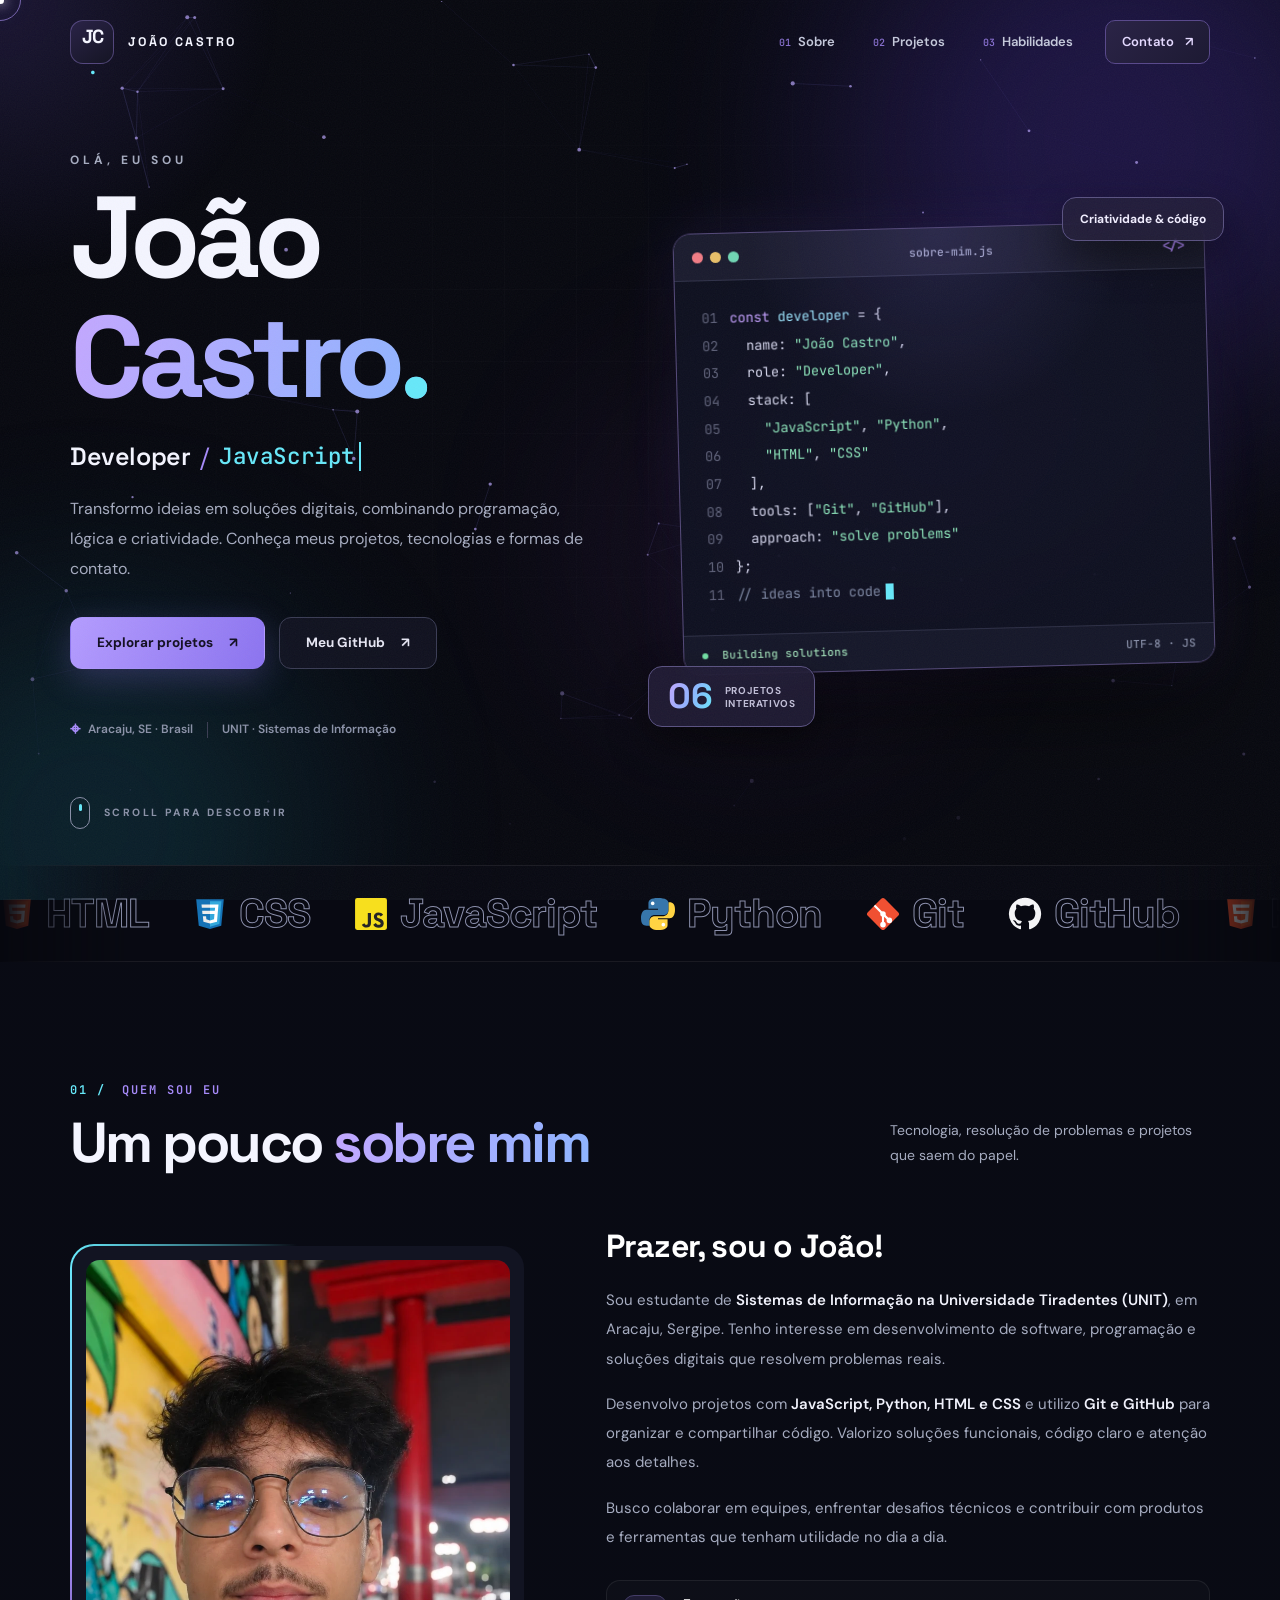
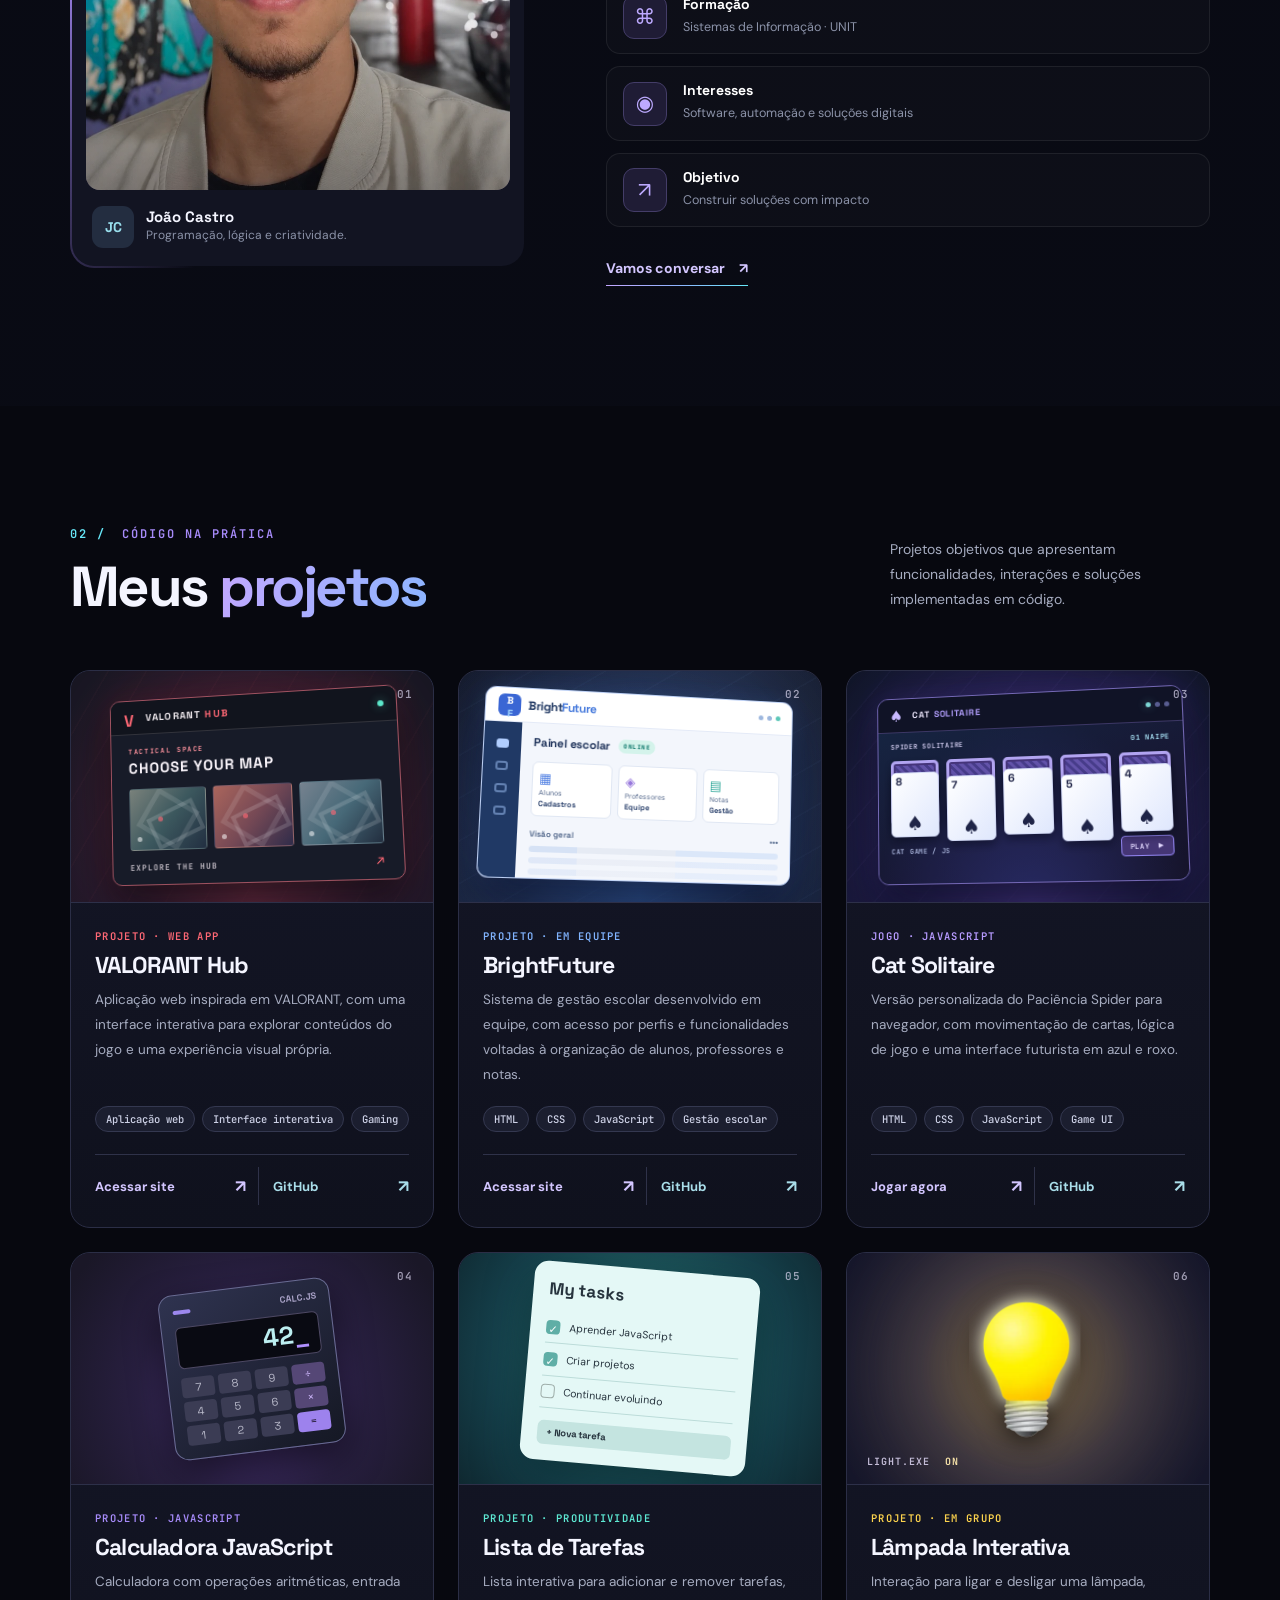
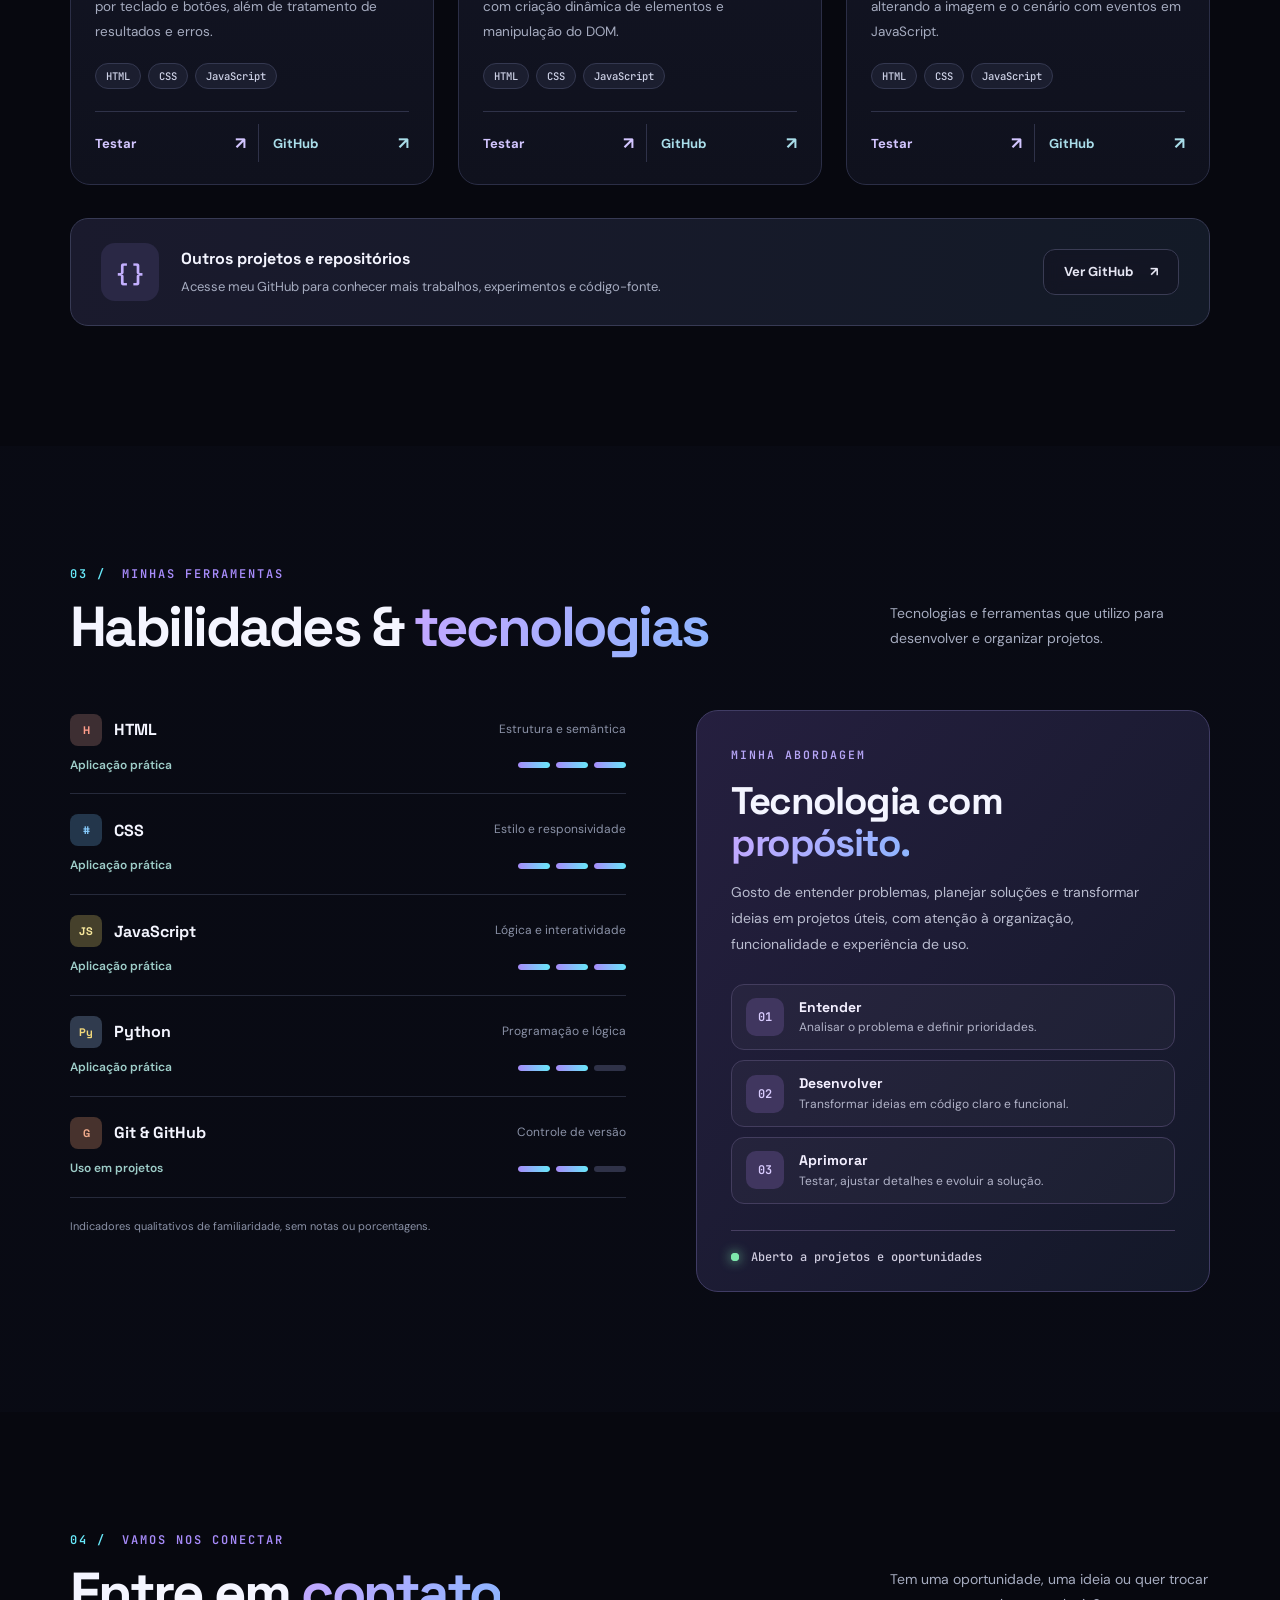
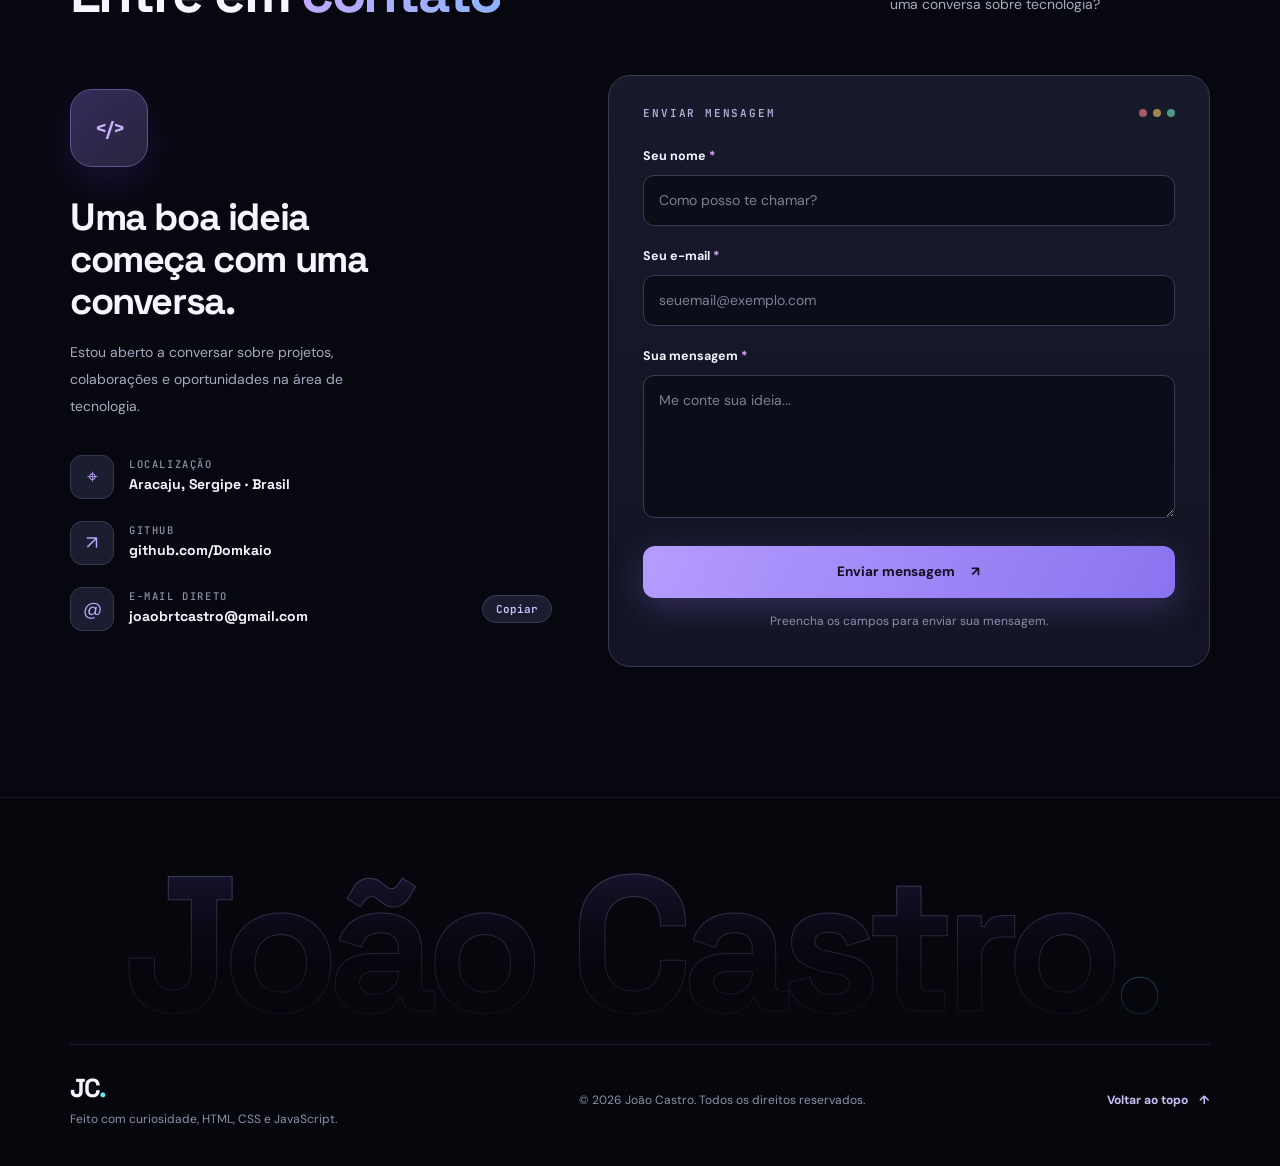
==== commit 7ee65f67: "v1.1" ====
--- a/index.html
+++ b/index.html
@@ -248,17 +248,17 @@
 
                     <article class="project-card spot" data-tilt="5" data-spot data-reveal style="--accent:#a78bfa">
                         <div class="project-visual calculator-visual" aria-hidden="true"><div class="mini-calculator"><div class="mini-calculator-head"><span></span><span>CALC.JS</span></div><div class="mini-result"><span id="mini-result-value">128</span><span class="mini-cursor">_</span></div><div class="mini-keys"><i>7</i><i>8</i><i>9</i><i>÷</i><i>4</i><i>5</i><i>6</i><i>×</i><i>1</i><i>2</i><i>3</i><i class="mini-equal">=</i></div></div><span class="project-number">04</span></div>
-                        <div class="project-body"><div class="project-category">PROJETO · JAVASCRIPT</div><h3>Calculadora JavaScript</h3><p>Calculadora com operações aritméticas, entrada por teclado e botões, além de tratamento de resultados e erros.</p><div class="project-tags"><span>HTML</span><span>CSS</span><span>JavaScript</span></div><div class="project-links"><a class="project-link" href="projetos/calculadora/index.html" target="_blank" rel="noopener noreferrer" aria-label="Testar miniprojeto Calculadora JavaScript">Testar <span aria-hidden="true">↗</span></a><a class="project-link project-link-github" href="https://github.com/Domkaio/miniprojeto-calculadora" target="_blank" rel="noopener noreferrer" aria-label="Ver código de Calculadora JavaScript no GitHub">GitHub <span aria-hidden="true">↗</span></a></div></div>
+                        <div class="project-body"><div class="project-category">PROJETO · JAVASCRIPT</div><h3>Calculadora JavaScript</h3><p>Calculadora com operações aritméticas, entrada por teclado e botões, além de tratamento de resultados e erros.</p><div class="project-tags"><span>HTML</span><span>CSS</span><span>JavaScript</span></div><div class="project-links"><a class="project-link" href="https://domkaio.github.io/miniprojeto-calculadora/" target="_blank" rel="noopener noreferrer" aria-label="Testar miniprojeto Calculadora JavaScript">Testar <span aria-hidden="true">↗</span></a><a class="project-link project-link-github" href="https://github.com/Domkaio/miniprojeto-calculadora" target="_blank" rel="noopener noreferrer" aria-label="Ver código de Calculadora JavaScript no GitHub">GitHub <span aria-hidden="true">↗</span></a></div></div>
                     </article>
 
                     <article class="project-card spot" data-tilt="5" data-spot data-reveal style="--accent:#5eead4">
                         <div class="project-visual todo-visual" aria-hidden="true"><div class="mini-todo"><span class="todo-heading">My tasks</span><div class="todo-row"><b>✓</b><span>Aprender JavaScript</span></div><div class="todo-row"><b>✓</b><span>Criar projetos</span></div><div class="todo-row pending"><b>✓</b><span>Continuar evoluindo</span></div><div class="todo-add">+ Nova tarefa</div></div><span class="project-number">05</span></div>
-                        <div class="project-body"><div class="project-category">PROJETO · PRODUTIVIDADE</div><h3>Lista de Tarefas</h3><p>Lista interativa para adicionar e remover tarefas, com criação dinâmica de elementos e manipulação do DOM.</p><div class="project-tags"><span>HTML</span><span>CSS</span><span>JavaScript</span></div><div class="project-links"><a class="project-link" href="projetos/lista-de-tarefas/index.html" target="_blank" rel="noopener noreferrer" aria-label="Testar miniprojeto Lista de Tarefas">Testar <span aria-hidden="true">↗</span></a><a class="project-link project-link-github" href="https://github.com/Domkaio/miniprojeto-lista-de-tarefas" target="_blank" rel="noopener noreferrer" aria-label="Ver código de Lista de Tarefas no GitHub">GitHub <span aria-hidden="true">↗</span></a></div></div>
+                        <div class="project-body"><div class="project-category">PROJETO · PRODUTIVIDADE</div><h3>Lista de Tarefas</h3><p>Lista interativa para adicionar e remover tarefas, com criação dinâmica de elementos e manipulação do DOM.</p><div class="project-tags"><span>HTML</span><span>CSS</span><span>JavaScript</span></div><div class="project-links"><a class="project-link" href="https://domkaio.github.io/miniprojeto-lista-de-tarefas/" target="_blank" rel="noopener noreferrer" aria-label="Testar miniprojeto Lista de Tarefas">Testar <span aria-hidden="true">↗</span></a><a class="project-link project-link-github" href="https://github.com/Domkaio/miniprojeto-lista-de-tarefas" target="_blank" rel="noopener noreferrer" aria-label="Ver código de Lista de Tarefas no GitHub">GitHub <span aria-hidden="true">↗</span></a></div></div>
                     </article>
 
                     <article class="project-card spot" data-tilt="5" data-spot data-reveal style="--accent:#fcd34d">
-                        <div class="project-visual lamp-visual" aria-hidden="true"><div class="lamp-glow"></div><img src="projetos/lampada/assets/lamp_on.png" alt="" width="240" height="360" loading="lazy"><span class="lamp-caption">LIGHT.EXE <span>ON</span></span><span class="project-number">06</span></div>
-                        <div class="project-body"><div class="project-category">PROJETO · EM GRUPO</div><h3>Lâmpada Interativa</h3><p>Interação para ligar e desligar uma lâmpada, alterando a imagem e o cenário com eventos em JavaScript.</p><div class="project-tags"><span>HTML</span><span>CSS</span><span>JavaScript</span></div><div class="project-links"><a class="project-link" href="projetos/lampada/index.html" target="_blank" rel="noopener noreferrer" aria-label="Testar miniprojeto Lâmpada Interativa">Testar <span aria-hidden="true">↗</span></a><a class="project-link project-link-github" href="https://github.com/Domkaio/miniprojeto-lampada" target="_blank" rel="noopener noreferrer" aria-label="Ver código de Lâmpada Interativa no GitHub">GitHub <span aria-hidden="true">↗</span></a></div></div>
+                        <div class="project-visual lamp-visual" aria-hidden="true"><div class="lamp-glow"></div><img src="assets/project-previews/lamp_on.png" alt="" width="240" height="360" loading="lazy"><span class="lamp-caption">LIGHT.EXE <span>ON</span></span><span class="project-number">06</span></div>
+                        <div class="project-body"><div class="project-category">PROJETO · EM GRUPO</div><h3>Lâmpada Interativa</h3><p>Interação para ligar e desligar uma lâmpada, alterando a imagem e o cenário com eventos em JavaScript.</p><div class="project-tags"><span>HTML</span><span>CSS</span><span>JavaScript</span></div><div class="project-links"><a class="project-link" href="https://domkaio.github.io/miniprojeto-lampada/" target="_blank" rel="noopener noreferrer" aria-label="Testar miniprojeto Lâmpada Interativa">Testar <span aria-hidden="true">↗</span></a><a class="project-link project-link-github" href="https://github.com/Domkaio/miniprojeto-lampada" target="_blank" rel="noopener noreferrer" aria-label="Ver código de Lâmpada Interativa no GitHub">GitHub <span aria-hidden="true">↗</span></a></div></div>
                     </article>
                 </div>
                 <div class="github-banner spot" data-spot data-reveal><div class="github-mark" aria-hidden="true">{ }</div><div><strong>Outros projetos e repositórios</strong><p>Acesse meu GitHub para conhecer mais trabalhos, experimentos e código-fonte.</p></div><a class="button button-secondary" href="https://github.com/Domkaio" target="_blank" rel="noopener noreferrer" data-magnetic>Ver GitHub <span aria-hidden="true">↗</span></a></div>
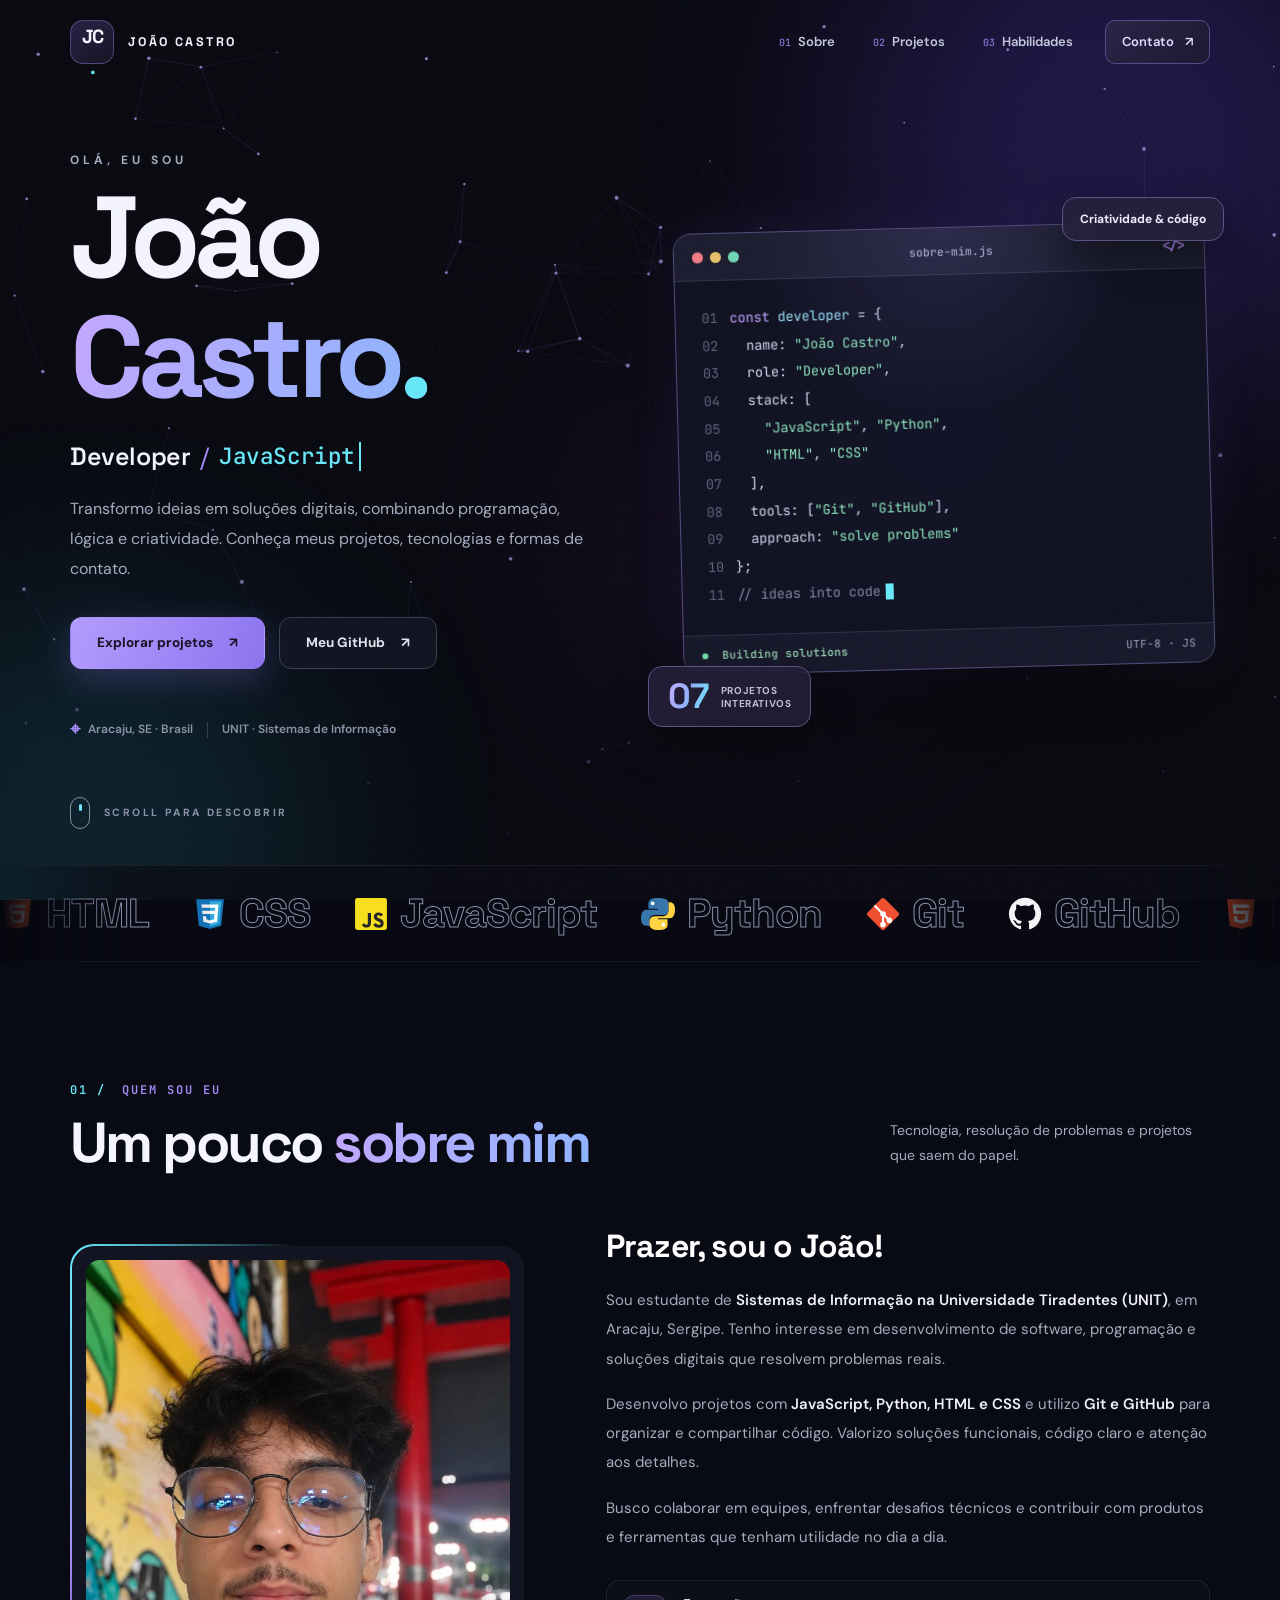
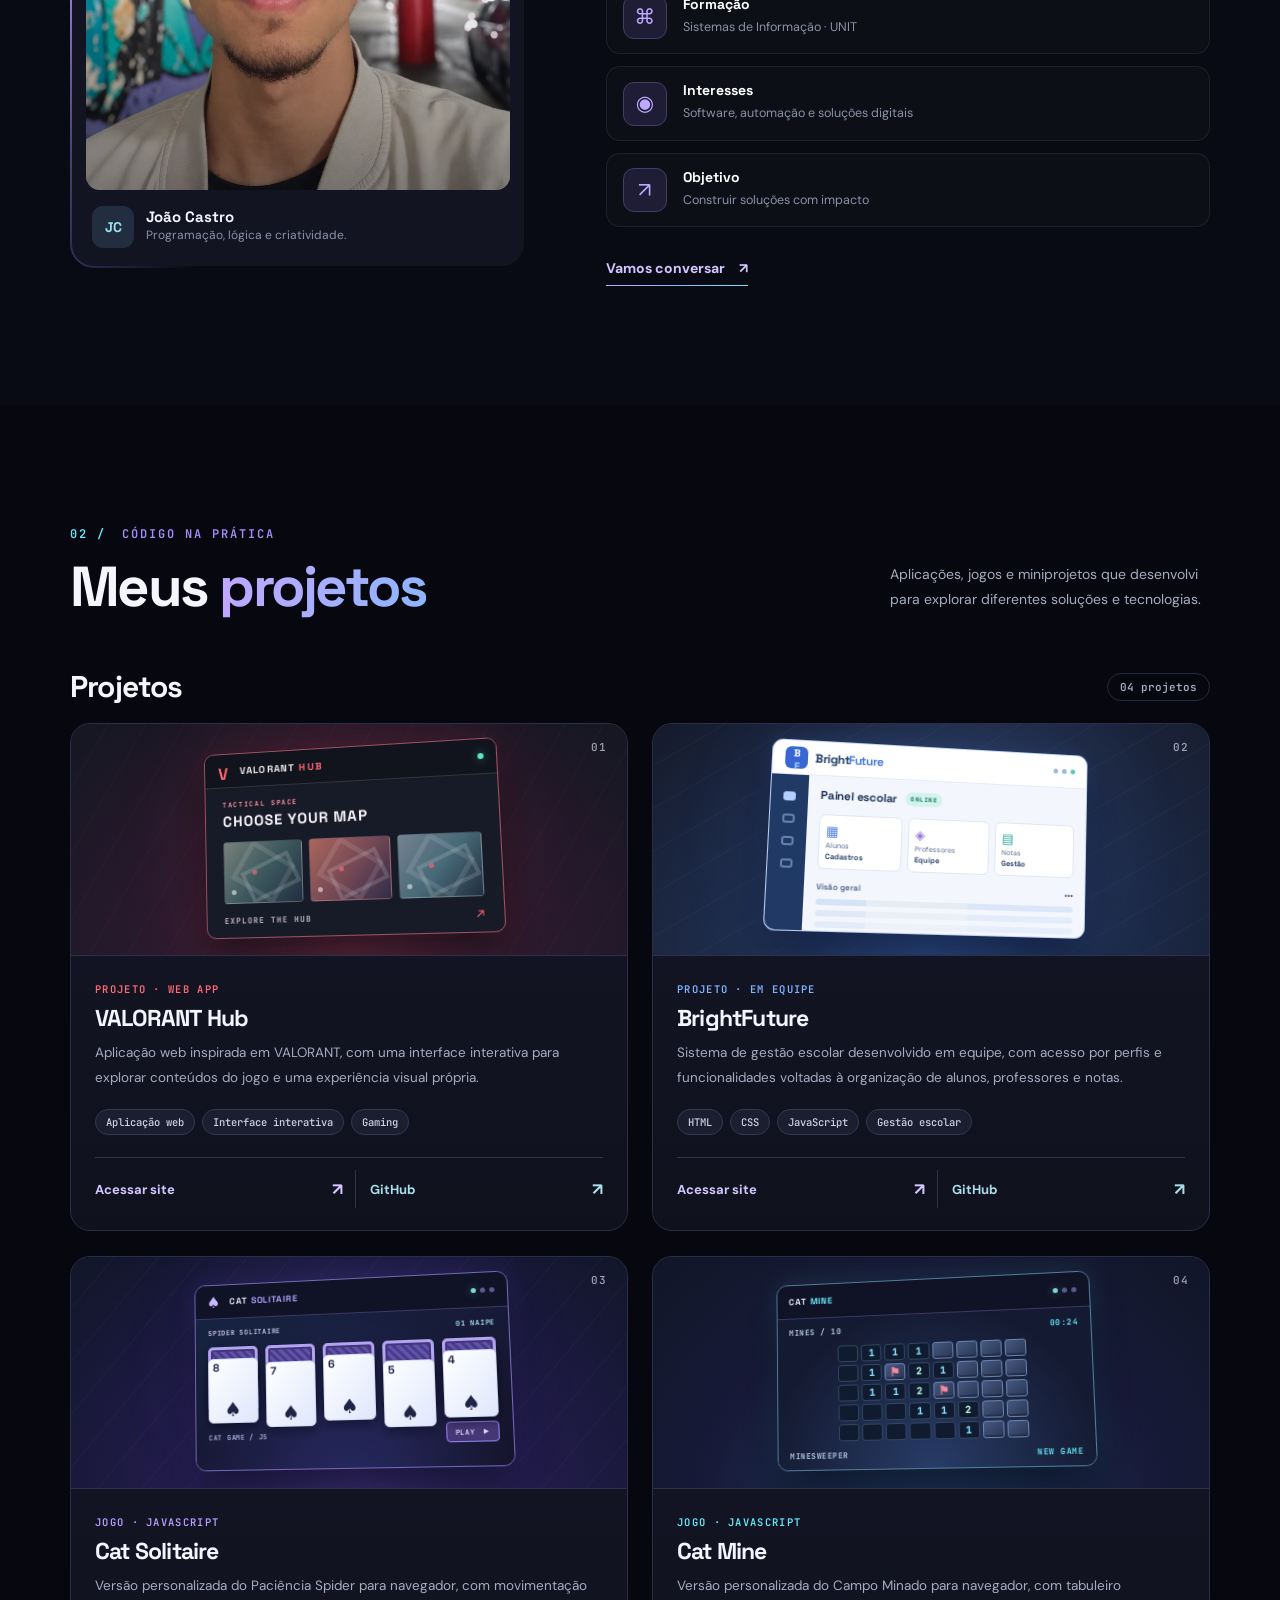
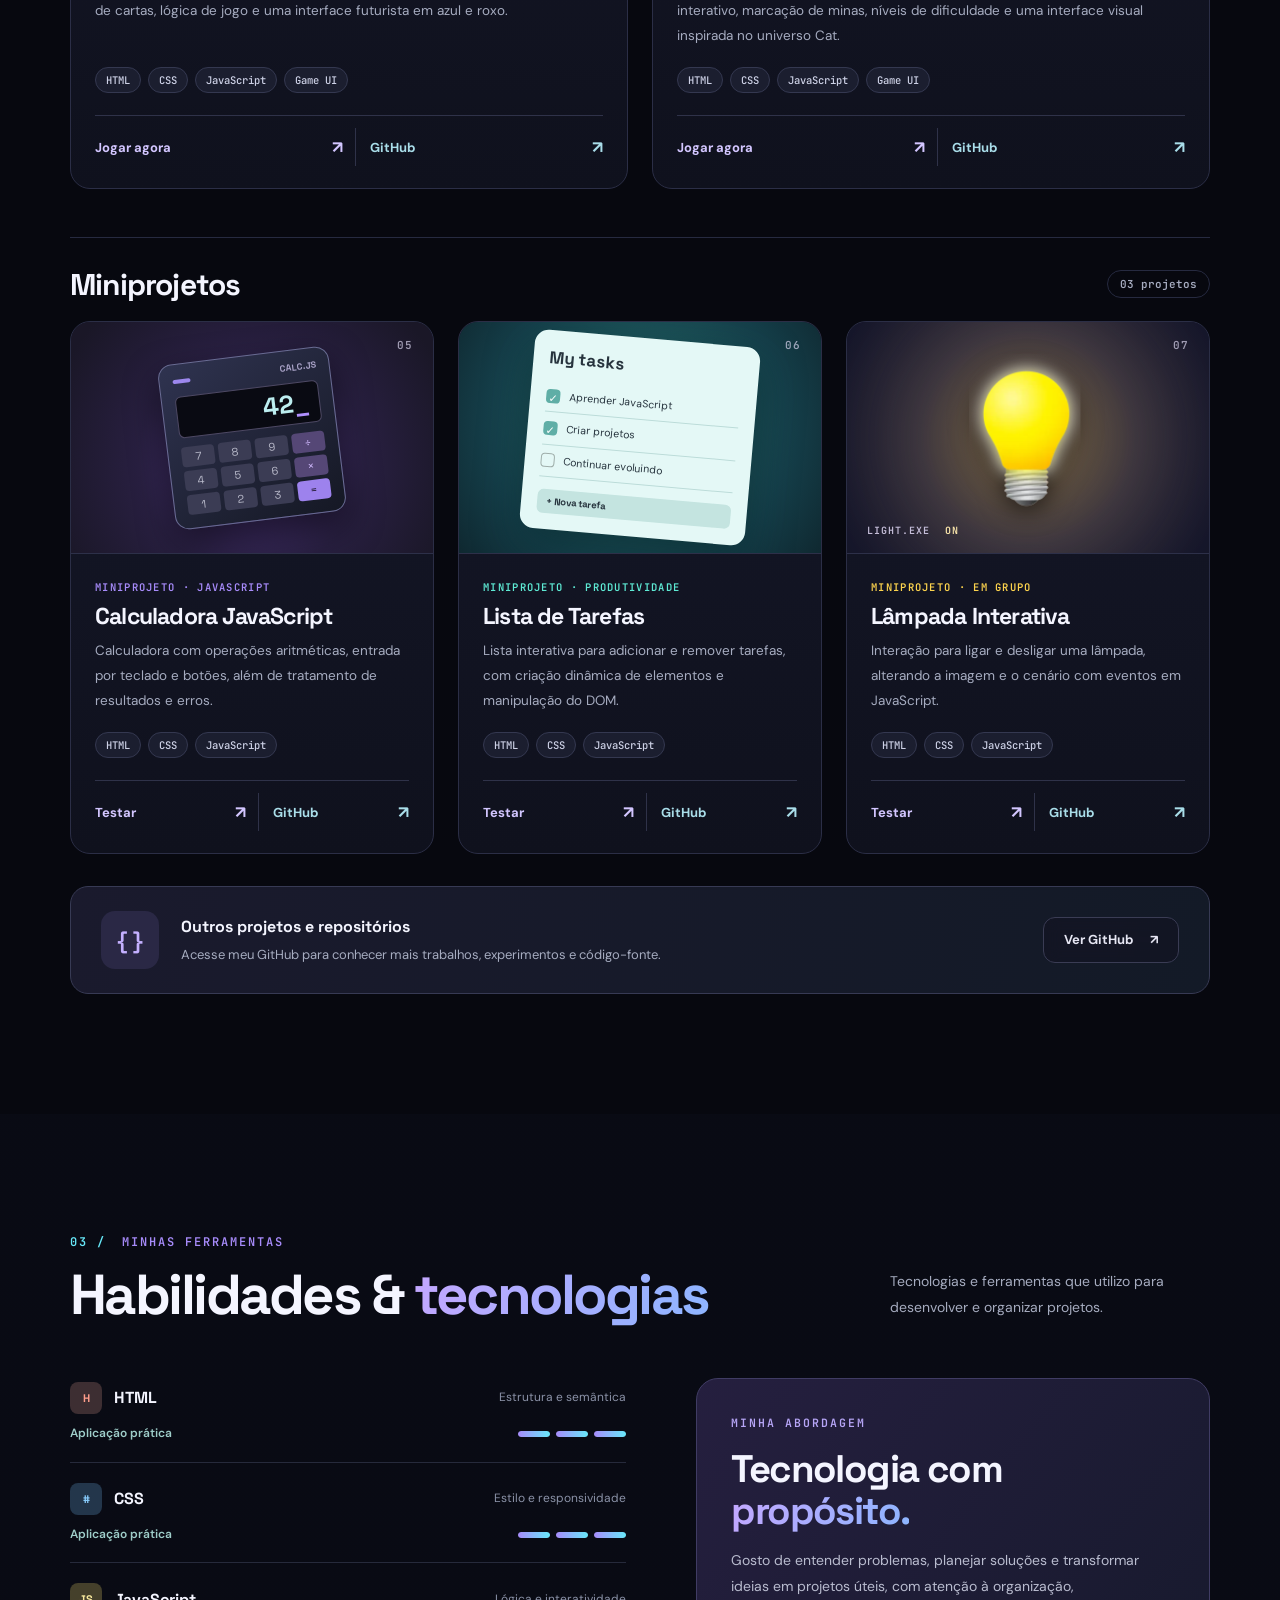
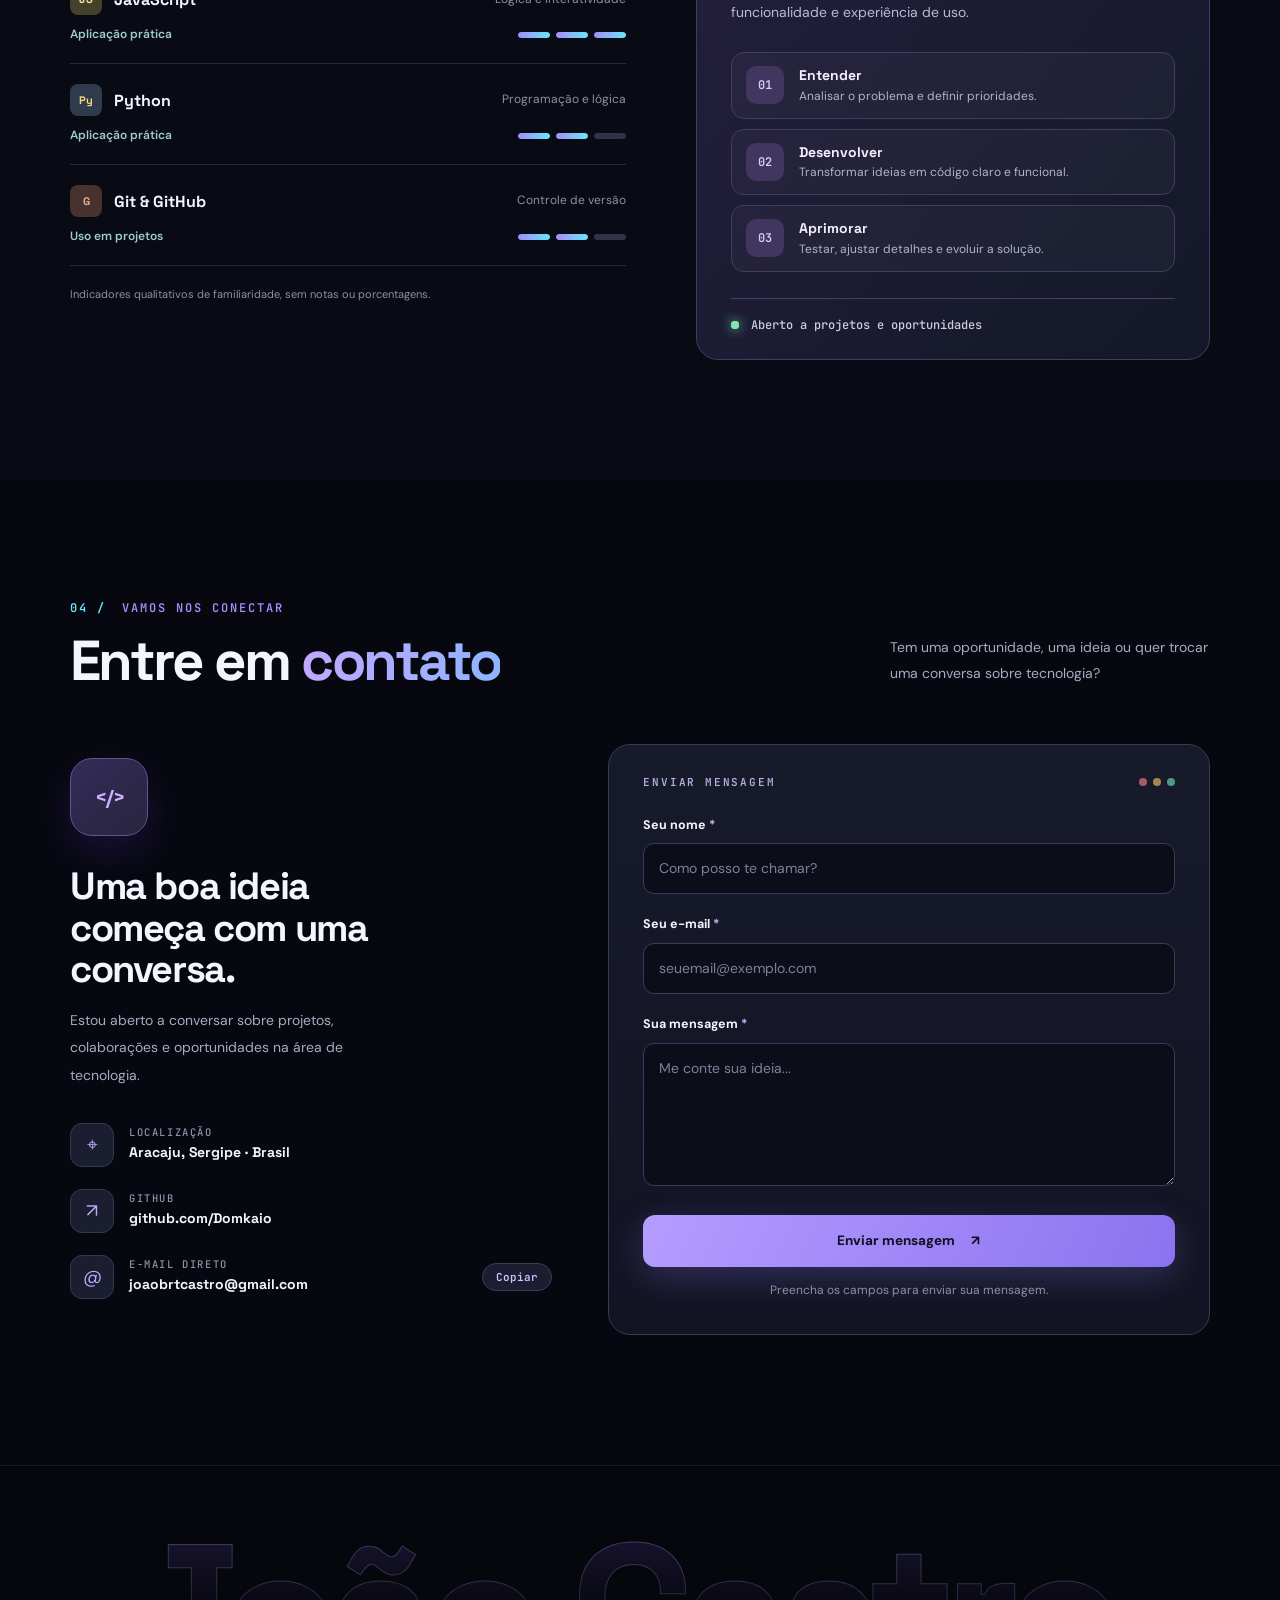
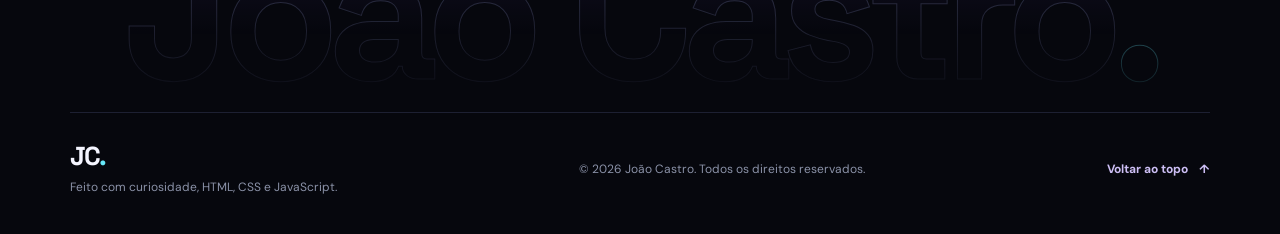
==== commit 4a2d69d2: "v1.2" ====
--- a/index.html
+++ b/index.html
@@ -109,7 +109,7 @@
                         <div class="window-footer"><span class="online-pill"><span></span> Building solutions</span><span>UTF-8 · JS</span></div>
                     </div>
                     <div class="floating-badge badge-top">Criatividade &amp; código</div>
-                    <div class="floating-badge badge-bottom"><strong>06</strong><span>projetos<br>interativos</span></div>
+                    <div class="floating-badge badge-bottom"><strong>07</strong><span>projetos<br>interativos</span></div>
                 </div>
                 <a href="#sobre" class="scroll-hint" data-hero="6"><span class="mouse" aria-hidden="true"><i></i></span> SCROLL PARA DESCOBRIR</a>
             </section>
@@ -155,8 +155,12 @@
         <!-- PROJETOS -->
         <section class="section projects-section" id="projetos" aria-labelledby="projects-title">
             <div class="container">
-                <div class="section-heading" data-reveal><div><p class="section-label"><span>02 /</span> CÓDIGO NA PRÁTICA</p><h2 id="projects-title">Meus <span class="gradient-text">projetos</span></h2></div><p>Projetos objetivos que apresentam funcionalidades, interações e soluções implementadas em código.</p></div>
-                <div class="project-grid">
+                <div class="section-heading" data-reveal><div><p class="section-label"><span>02 /</span> CÓDIGO NA PRÁTICA</p><h2 id="projects-title">Meus <span class="gradient-text">projetos</span></h2></div><p>Aplicações, jogos e miniprojetos que desenvolvi para explorar diferentes soluções e tecnologias.</p></div>
+                <section class="project-group" aria-labelledby="main-projects-title">
+                    <div class="project-group-heading" data-reveal>
+                        <h3 id="main-projects-title">Projetos</h3><span>04 projetos</span>
+                    </div>
+                    <div class="project-grid project-grid-main">
                     <article class="project-card spot" data-tilt="5" data-spot data-reveal style="--accent:#ff6875">
                         <div class="project-visual valorant-visual" aria-hidden="true">
                             <div class="valorant-ambient"></div>
@@ -172,7 +176,7 @@
                         </div>
                         <div class="project-body">
                             <div class="project-category">PROJETO · WEB APP</div>
-                            <h3>VALORANT Hub</h3>
+                            <h4>VALORANT Hub</h4>
                             <p>Aplicação web inspirada em VALORANT, com uma interface interativa para explorar conteúdos do jogo e uma experiência visual própria.</p>
                             <div class="project-tags"><span>Aplicação web</span><span>Interface interativa</span><span>Gaming</span></div>
                             <div class="project-links"><a class="project-link" href="https://domkaio.github.io/valorant-hub/" target="_blank" rel="noopener noreferrer" aria-label="Abrir site do VALORANT Hub">Acessar site <span aria-hidden="true">↗</span></a><a class="project-link project-link-github" href="https://github.com/Domkaio/valorant-hub" target="_blank" rel="noopener noreferrer" aria-label="Ver código do VALORANT Hub no GitHub">GitHub <span aria-hidden="true">↗</span></a></div>
@@ -207,7 +211,7 @@
                         </div>
                         <div class="project-body">
                             <div class="project-category">PROJETO · EM EQUIPE</div>
-                            <h3>BrightFuture</h3>
+                            <h4>BrightFuture</h4>
                             <p>Sistema de gestão escolar desenvolvido em equipe, com acesso por perfis e funcionalidades voltadas à organização de alunos, professores e notas.</p>
                             <div class="project-tags"><span>HTML</span><span>CSS</span><span>JavaScript</span><span>Gestão escolar</span></div>
                             <div class="project-links"><a class="project-link" href="https://kawhan010.github.io/BrightFuture/login.html" target="_blank" rel="noopener noreferrer" aria-label="Acessar o sistema BrightFuture">Acessar site <span aria-hidden="true">↗</span></a><a class="project-link project-link-github" href="https://github.com/Kawhan010/BrightFuture" target="_blank" rel="noopener noreferrer" aria-label="Ver código do BrightFuture no GitHub, repositório da equipe">GitHub <span aria-hidden="true">↗</span></a></div>
@@ -239,28 +243,63 @@
                         </div>
                         <div class="project-body">
                             <div class="project-category">JOGO · JAVASCRIPT</div>
-                            <h3>Cat Solitaire</h3>
+                            <h4>Cat Solitaire</h4>
                             <p>Versão personalizada do Paciência Spider para navegador, com movimentação de cartas, lógica de jogo e uma interface futurista em azul e roxo.</p>
                             <div class="project-tags"><span>HTML</span><span>CSS</span><span>JavaScript</span><span>Game UI</span></div>
                             <div class="project-links"><a class="project-link" href="https://domkaio.github.io/cat-solitaire/" target="_blank" rel="noopener noreferrer" aria-label="Jogar Cat Solitaire">Jogar agora <span aria-hidden="true">↗</span></a><a class="project-link project-link-github" href="https://github.com/Domkaio/cat-solitaire" target="_blank" rel="noopener noreferrer" aria-label="Ver código do Cat Solitaire no GitHub">GitHub <span aria-hidden="true">↗</span></a></div>
                         </div>
                     </article>
 
+                    <!-- Cat Mine: miniatura ilustrativa em HTML/CSS -->
+                    <article class="project-card spot" data-tilt="5" data-spot data-reveal style="--accent:#67e8f9">
+                        <div class="project-visual mine-visual" aria-hidden="true">
+                            <div class="cat-preview mine-preview">
+                                <div class="cat-preview-top"><span class="cat-preview-logo">CAT <b>MINE</b></span><span class="cat-preview-lights"><i></i><i></i><i></i></span></div>
+                                <div class="mine-board">
+                                    <div class="mine-hud"><span>MINES / 10</span><span>00:24</span></div>
+                                    <div class="mine-cells">
+                                        <span class="mine-cell open n"></span><span class="mine-cell open n1">1</span><span class="mine-cell open n1">1</span><span class="mine-cell open n1">1</span><span class="mine-cell covered"></span><span class="mine-cell covered"></span><span class="mine-cell covered"></span><span class="mine-cell covered"></span>
+                                        <span class="mine-cell open n"></span><span class="mine-cell open n1">1</span><span class="mine-cell flag">⚑</span><span class="mine-cell open n2">2</span><span class="mine-cell open n1">1</span><span class="mine-cell covered"></span><span class="mine-cell covered"></span><span class="mine-cell covered"></span>
+                                        <span class="mine-cell open n"></span><span class="mine-cell open n1">1</span><span class="mine-cell open n1">1</span><span class="mine-cell open n2">2</span><span class="mine-cell flag">⚑</span><span class="mine-cell covered"></span><span class="mine-cell covered"></span><span class="mine-cell covered"></span>
+                                        <span class="mine-cell open n"></span><span class="mine-cell open n"></span><span class="mine-cell open n"></span><span class="mine-cell open n1">1</span><span class="mine-cell open n1">1</span><span class="mine-cell open n2">2</span><span class="mine-cell covered"></span><span class="mine-cell covered"></span>
+                                        <span class="mine-cell open n"></span><span class="mine-cell open n"></span><span class="mine-cell open n"></span><span class="mine-cell open n"></span><span class="mine-cell open n"></span><span class="mine-cell open n1">1</span><span class="mine-cell covered"></span><span class="mine-cell covered"></span>
+                                    </div>
+                                    <div class="mine-footer">MINESWEEPER <span>NEW GAME</span></div>
+                                </div>
+                            </div>
+                            <span class="project-number">04</span>
+                        </div>
+                        <div class="project-body">
+                            <div class="project-category">JOGO · JAVASCRIPT</div>
+                            <h4>Cat Mine</h4>
+                            <p>Versão personalizada do Campo Minado para navegador, com tabuleiro interativo, marcação de minas, níveis de dificuldade e uma interface visual inspirada no universo Cat.</p>
+                            <div class="project-tags"><span>HTML</span><span>CSS</span><span>JavaScript</span><span>Game UI</span></div>
+                            <div class="project-links"><a class="project-link" href="https://domkaio.github.io/cat-mine/" target="_blank" rel="noopener noreferrer" aria-label="Jogar Cat Mine">Jogar agora <span aria-hidden="true">↗</span></a><a class="project-link project-link-github" href="https://github.com/Domkaio/cat-mine" target="_blank" rel="noopener noreferrer" aria-label="Ver código do Cat Mine no GitHub">GitHub <span aria-hidden="true">↗</span></a></div>
+                        </div>
+                    </article>
+                    </div>
+                </section>
+                <section class="project-group project-group-mini" aria-labelledby="mini-projects-title">
+                    <div class="project-group-heading" data-reveal>
+                        <h3 id="mini-projects-title">Miniprojetos</h3><span>03 projetos</span>
+                    </div>
+                    <div class="project-grid project-grid-mini">
                     <article class="project-card spot" data-tilt="5" data-spot data-reveal style="--accent:#a78bfa">
-                        <div class="project-visual calculator-visual" aria-hidden="true"><div class="mini-calculator"><div class="mini-calculator-head"><span></span><span>CALC.JS</span></div><div class="mini-result"><span id="mini-result-value">128</span><span class="mini-cursor">_</span></div><div class="mini-keys"><i>7</i><i>8</i><i>9</i><i>÷</i><i>4</i><i>5</i><i>6</i><i>×</i><i>1</i><i>2</i><i>3</i><i class="mini-equal">=</i></div></div><span class="project-number">04</span></div>
-                        <div class="project-body"><div class="project-category">PROJETO · JAVASCRIPT</div><h3>Calculadora JavaScript</h3><p>Calculadora com operações aritméticas, entrada por teclado e botões, além de tratamento de resultados e erros.</p><div class="project-tags"><span>HTML</span><span>CSS</span><span>JavaScript</span></div><div class="project-links"><a class="project-link" href="https://domkaio.github.io/miniprojeto-calculadora/" target="_blank" rel="noopener noreferrer" aria-label="Testar miniprojeto Calculadora JavaScript">Testar <span aria-hidden="true">↗</span></a><a class="project-link project-link-github" href="https://github.com/Domkaio/miniprojeto-calculadora" target="_blank" rel="noopener noreferrer" aria-label="Ver código de Calculadora JavaScript no GitHub">GitHub <span aria-hidden="true">↗</span></a></div></div>
+                        <div class="project-visual calculator-visual" aria-hidden="true"><div class="mini-calculator"><div class="mini-calculator-head"><span></span><span>CALC.JS</span></div><div class="mini-result"><span id="mini-result-value">128</span><span class="mini-cursor">_</span></div><div class="mini-keys"><i>7</i><i>8</i><i>9</i><i>÷</i><i>4</i><i>5</i><i>6</i><i>×</i><i>1</i><i>2</i><i>3</i><i class="mini-equal">=</i></div></div><span class="project-number">05</span></div>
+                        <div class="project-body"><div class="project-category">MINIPROJETO · JAVASCRIPT</div><h4>Calculadora JavaScript</h4><p>Calculadora com operações aritméticas, entrada por teclado e botões, além de tratamento de resultados e erros.</p><div class="project-tags"><span>HTML</span><span>CSS</span><span>JavaScript</span></div><div class="project-links"><a class="project-link" href="https://domkaio.github.io/miniprojeto-calculadora/" target="_blank" rel="noopener noreferrer" aria-label="Testar miniprojeto Calculadora JavaScript">Testar <span aria-hidden="true">↗</span></a><a class="project-link project-link-github" href="https://github.com/Domkaio/miniprojeto-calculadora" target="_blank" rel="noopener noreferrer" aria-label="Ver código de Calculadora JavaScript no GitHub">GitHub <span aria-hidden="true">↗</span></a></div></div>
                     </article>
 
                     <article class="project-card spot" data-tilt="5" data-spot data-reveal style="--accent:#5eead4">
-                        <div class="project-visual todo-visual" aria-hidden="true"><div class="mini-todo"><span class="todo-heading">My tasks</span><div class="todo-row"><b>✓</b><span>Aprender JavaScript</span></div><div class="todo-row"><b>✓</b><span>Criar projetos</span></div><div class="todo-row pending"><b>✓</b><span>Continuar evoluindo</span></div><div class="todo-add">+ Nova tarefa</div></div><span class="project-number">05</span></div>
-                        <div class="project-body"><div class="project-category">PROJETO · PRODUTIVIDADE</div><h3>Lista de Tarefas</h3><p>Lista interativa para adicionar e remover tarefas, com criação dinâmica de elementos e manipulação do DOM.</p><div class="project-tags"><span>HTML</span><span>CSS</span><span>JavaScript</span></div><div class="project-links"><a class="project-link" href="https://domkaio.github.io/miniprojeto-lista-de-tarefas/" target="_blank" rel="noopener noreferrer" aria-label="Testar miniprojeto Lista de Tarefas">Testar <span aria-hidden="true">↗</span></a><a class="project-link project-link-github" href="https://github.com/Domkaio/miniprojeto-lista-de-tarefas" target="_blank" rel="noopener noreferrer" aria-label="Ver código de Lista de Tarefas no GitHub">GitHub <span aria-hidden="true">↗</span></a></div></div>
+                        <div class="project-visual todo-visual" aria-hidden="true"><div class="mini-todo"><span class="todo-heading">My tasks</span><div class="todo-row"><b>✓</b><span>Aprender JavaScript</span></div><div class="todo-row"><b>✓</b><span>Criar projetos</span></div><div class="todo-row pending"><b>✓</b><span>Continuar evoluindo</span></div><div class="todo-add">+ Nova tarefa</div></div><span class="project-number">06</span></div>
+                        <div class="project-body"><div class="project-category">MINIPROJETO · PRODUTIVIDADE</div><h4>Lista de Tarefas</h4><p>Lista interativa para adicionar e remover tarefas, com criação dinâmica de elementos e manipulação do DOM.</p><div class="project-tags"><span>HTML</span><span>CSS</span><span>JavaScript</span></div><div class="project-links"><a class="project-link" href="https://domkaio.github.io/miniprojeto-lista-de-tarefas/" target="_blank" rel="noopener noreferrer" aria-label="Testar miniprojeto Lista de Tarefas">Testar <span aria-hidden="true">↗</span></a><a class="project-link project-link-github" href="https://github.com/Domkaio/miniprojeto-lista-de-tarefas" target="_blank" rel="noopener noreferrer" aria-label="Ver código de Lista de Tarefas no GitHub">GitHub <span aria-hidden="true">↗</span></a></div></div>
                     </article>
 
                     <article class="project-card spot" data-tilt="5" data-spot data-reveal style="--accent:#fcd34d">
-                        <div class="project-visual lamp-visual" aria-hidden="true"><div class="lamp-glow"></div><img src="assets/project-previews/lamp_on.png" alt="" width="240" height="360" loading="lazy"><span class="lamp-caption">LIGHT.EXE <span>ON</span></span><span class="project-number">06</span></div>
-                        <div class="project-body"><div class="project-category">PROJETO · EM GRUPO</div><h3>Lâmpada Interativa</h3><p>Interação para ligar e desligar uma lâmpada, alterando a imagem e o cenário com eventos em JavaScript.</p><div class="project-tags"><span>HTML</span><span>CSS</span><span>JavaScript</span></div><div class="project-links"><a class="project-link" href="https://domkaio.github.io/miniprojeto-lampada/" target="_blank" rel="noopener noreferrer" aria-label="Testar miniprojeto Lâmpada Interativa">Testar <span aria-hidden="true">↗</span></a><a class="project-link project-link-github" href="https://github.com/Domkaio/miniprojeto-lampada" target="_blank" rel="noopener noreferrer" aria-label="Ver código de Lâmpada Interativa no GitHub">GitHub <span aria-hidden="true">↗</span></a></div></div>
-                    </article>
-                </div>
+                        <div class="project-visual lamp-visual" aria-hidden="true"><div class="lamp-glow"></div><img src="assets/project-previews/lamp_on.png" alt="" width="240" height="360" loading="lazy"><span class="lamp-caption">LIGHT.EXE <span>ON</span></span><span class="project-number">07</span></div>
+                        <div class="project-body"><div class="project-category">MINIPROJETO · EM GRUPO</div><h4>Lâmpada Interativa</h4><p>Interação para ligar e desligar uma lâmpada, alterando a imagem e o cenário com eventos em JavaScript.</p><div class="project-tags"><span>HTML</span><span>CSS</span><span>JavaScript</span></div><div class="project-links"><a class="project-link" href="https://domkaio.github.io/miniprojeto-lampada/" target="_blank" rel="noopener noreferrer" aria-label="Testar miniprojeto Lâmpada Interativa">Testar <span aria-hidden="true">↗</span></a><a class="project-link project-link-github" href="https://github.com/Domkaio/miniprojeto-lampada" target="_blank" rel="noopener noreferrer" aria-label="Ver código de Lâmpada Interativa no GitHub">GitHub <span aria-hidden="true">↗</span></a></div></div>
+                    </article>
+                    </div>
+                </section>
                 <div class="github-banner spot" data-spot data-reveal><div class="github-mark" aria-hidden="true">{ }</div><div><strong>Outros projetos e repositórios</strong><p>Acesse meu GitHub para conhecer mais trabalhos, experimentos e código-fonte.</p></div><a class="button button-secondary" href="https://github.com/Domkaio" target="_blank" rel="noopener noreferrer" data-magnetic>Ver GitHub <span aria-hidden="true">↗</span></a></div>
             </div>
         </section>
--- a/style.css
+++ b/style.css
@@ -294,7 +294,7 @@
 .lamp-caption span { margin-left: 8px; color: #fae5ab; }
 .project-body { display: flex; flex-direction: column; padding: 26px 24px 22px; flex: 1; }
 .project-category { font: 600 10.5px var(--mono); letter-spacing: 1.3px; color: var(--accent); margin-bottom: 10px; }
-.project-body h3 { font-size: 23px; letter-spacing: -.8px; margin-bottom: 10px; }
+.project-body h4 { font-family: var(--heading); line-height: 1.1; margin-top: 0; font-size: 23px; letter-spacing: -.8px; margin-bottom: 10px; }
 .project-body > p { color: var(--muted); font-size: 13.5px; line-height: 1.85; flex: 1; margin-bottom: 18px; }
 .project-tags { display: flex; flex-wrap: wrap; gap: 7px; margin-bottom: 22px; }
 .project-tags span { font: 500 10.5px var(--mono); color: #cdd1e6; padding: 5px 10px; border: 1px solid #343850; border-radius: 99px; background: #1b1e2f; }
@@ -558,9 +558,9 @@
 }
 @media (prefers-reduced-motion: reduce) { .cat-preview { transition: none; } }
 
-/* Seis projetos: três aplicações em destaque e três exercícios no desktop. */
+/* Miniprojetos: três cards em telas grandes. */
 @media (min-width: 1100px) {
-    .project-grid { grid-template-columns: repeat(3, minmax(0, 1fr)); }
+    .project-grid-mini { grid-template-columns: repeat(3, minmax(0, 1fr)); }
     .project-grid > .project-card { min-width: 0; }
 }
 @media (max-width: 360px) {
@@ -660,3 +660,23 @@
     .js h1 .word { transform: none; }
     .cursor-glow { display: none; }
 }
+
+/* V10.8 — categorias e miniatura Cat Mine */
+.project-group-heading { display: flex; align-items: center; justify-content: space-between; gap: 12px; flex-wrap: wrap; margin-bottom: 20px; }
+.project-group-heading h3 { font-size: clamp(23px, 3vw, 30px); letter-spacing: -.8px; margin: 0; }
+.project-group-heading > span { color: var(--muted); font: 600 11px var(--mono); border: 1px solid var(--line); border-radius: 99px; padding: 6px 12px; }
+.project-group-mini { margin-top: 48px; padding-top: 30px; border-top: 1px solid var(--line); }
+.project-grid > .project-card { min-width: 0; }
+.mine-visual { background: radial-gradient(ellipse at 50% 110%, #203f65, #171a38 58%, #101627); }
+.mine-preview { border-color: #507d9b; box-shadow: 0 24px 45px #080b1cbb, 0 0 31px #67e8f922; }
+.mine-preview .cat-preview-logo b { color: #67e8f9; }
+.mine-board { height: calc(100% - 35px); padding: 9px 12px; display: flex; flex-direction: column; align-items: center; justify-content: space-between; gap: 5px; background: radial-gradient(ellipse at 50% 100%, #283c67, #141a31 75%); }
+.mine-hud, .mine-footer { width: 100%; display: flex; justify-content: space-between; align-items: center; color: #b7c9e5; font: 700 8px var(--mono); letter-spacing: .5px; }
+.mine-hud span:last-child, .mine-footer span { color: #67e8f9; }
+.mine-cells { display: grid; grid-template-columns: repeat(8,minmax(0,1fr)); gap: 3px; width: min(190px,100%); }
+.mine-cell { display: grid; place-items: center; height: 17px; border-radius: 3px; font: 800 10px var(--mono); }
+.mine-cell.covered, .mine-cell.flag { background: linear-gradient(140deg,#475982,#293654); border: 1px solid #6984ac; box-shadow: inset 0 -2px #10182b70; }
+.mine-cell.open { background: #101b30; border: 1px solid #304761; color: #82dcff; }
+.mine-cell.n2 { color: #a7f3d0; }
+.mine-cell.flag { color: #fb879d; font-size: 12px; }
+@media (max-width: 600px) { .project-group-mini { margin-top: 32px; padding-top: 24px; } .project-group-heading { margin-bottom: 15px; } }
